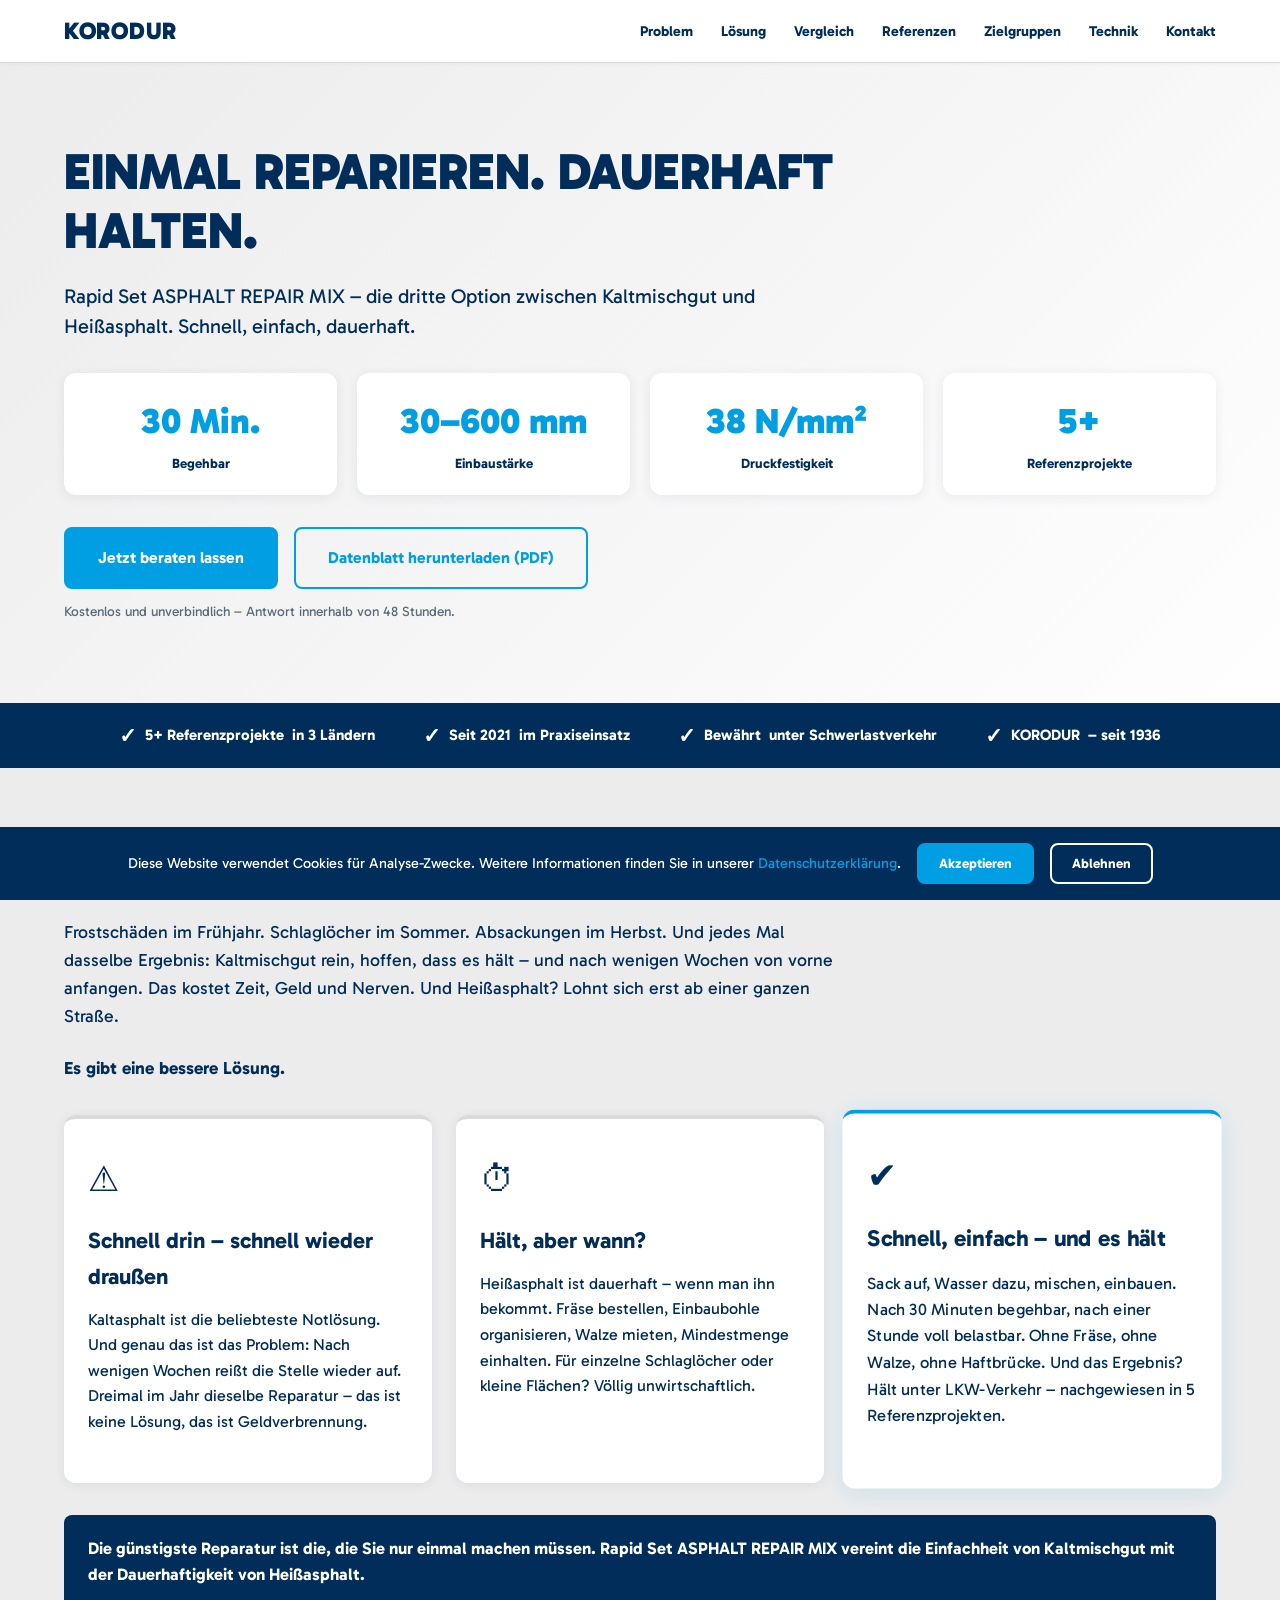
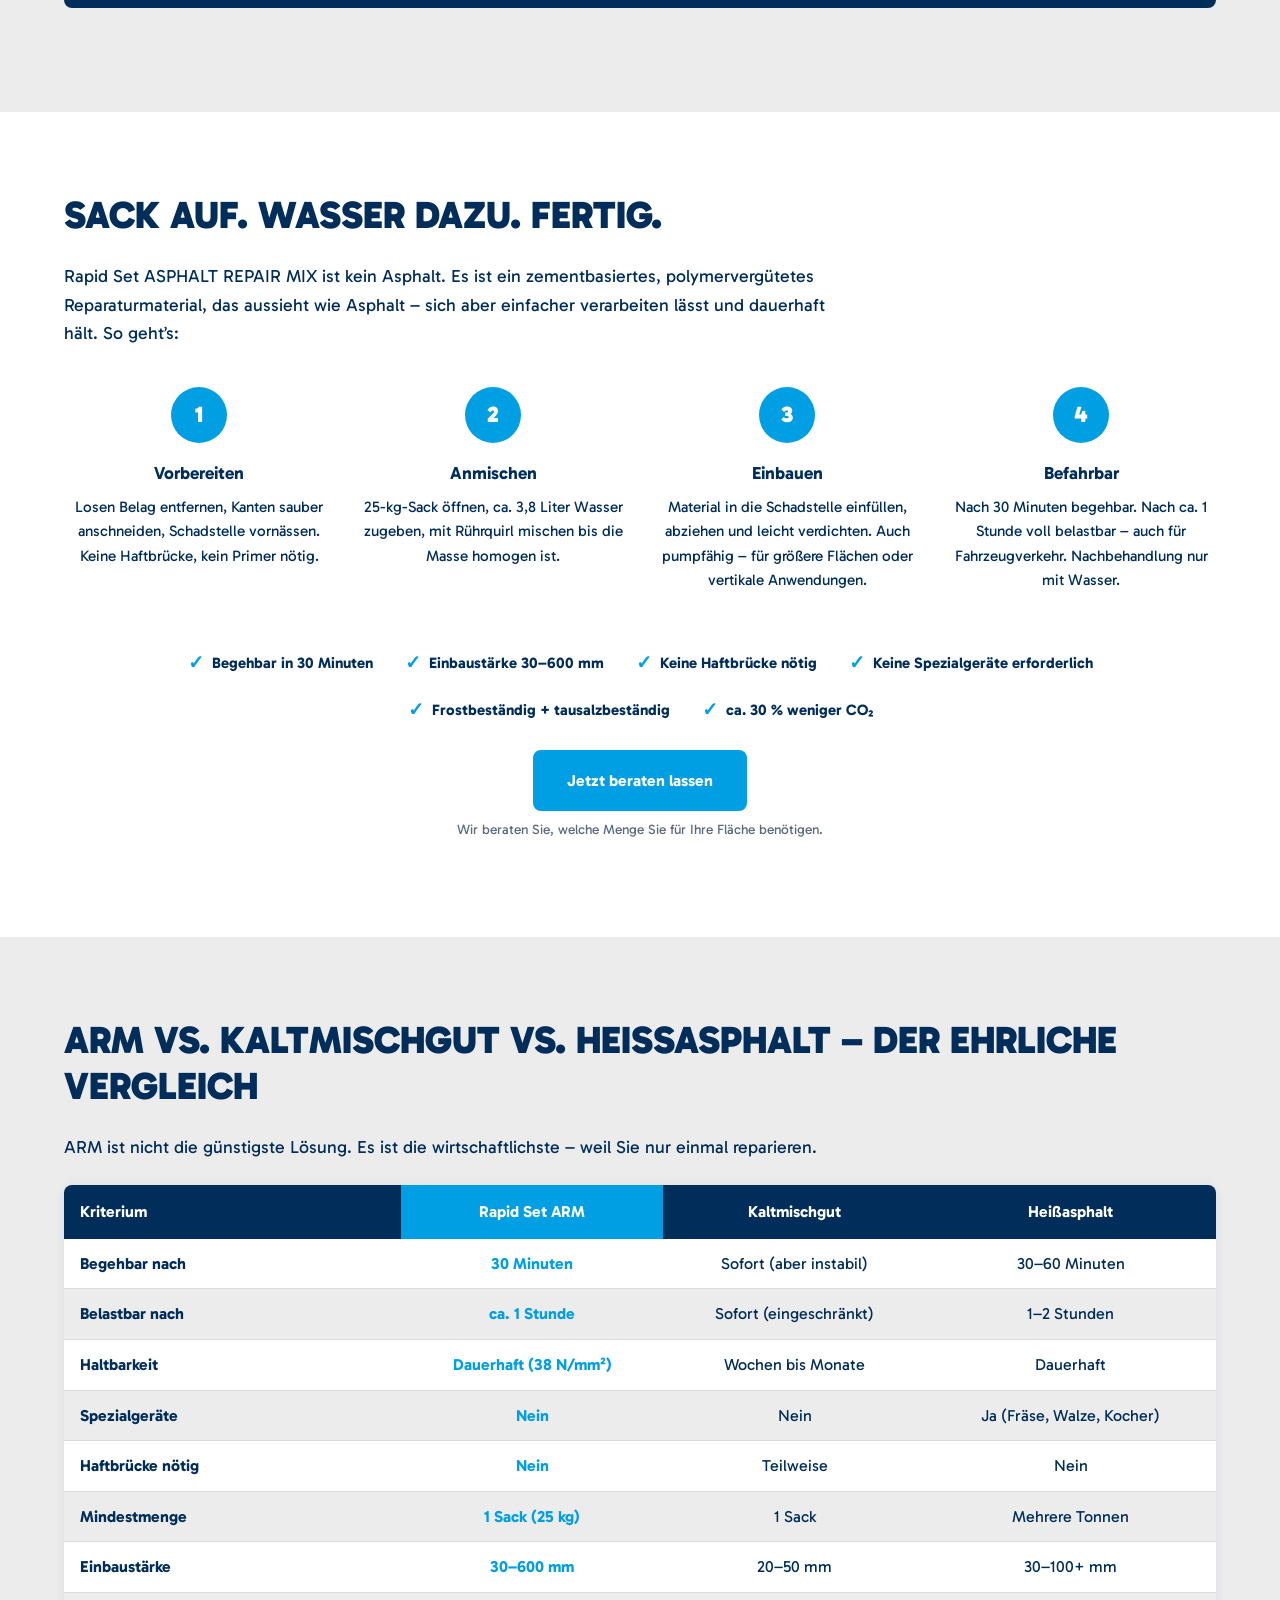
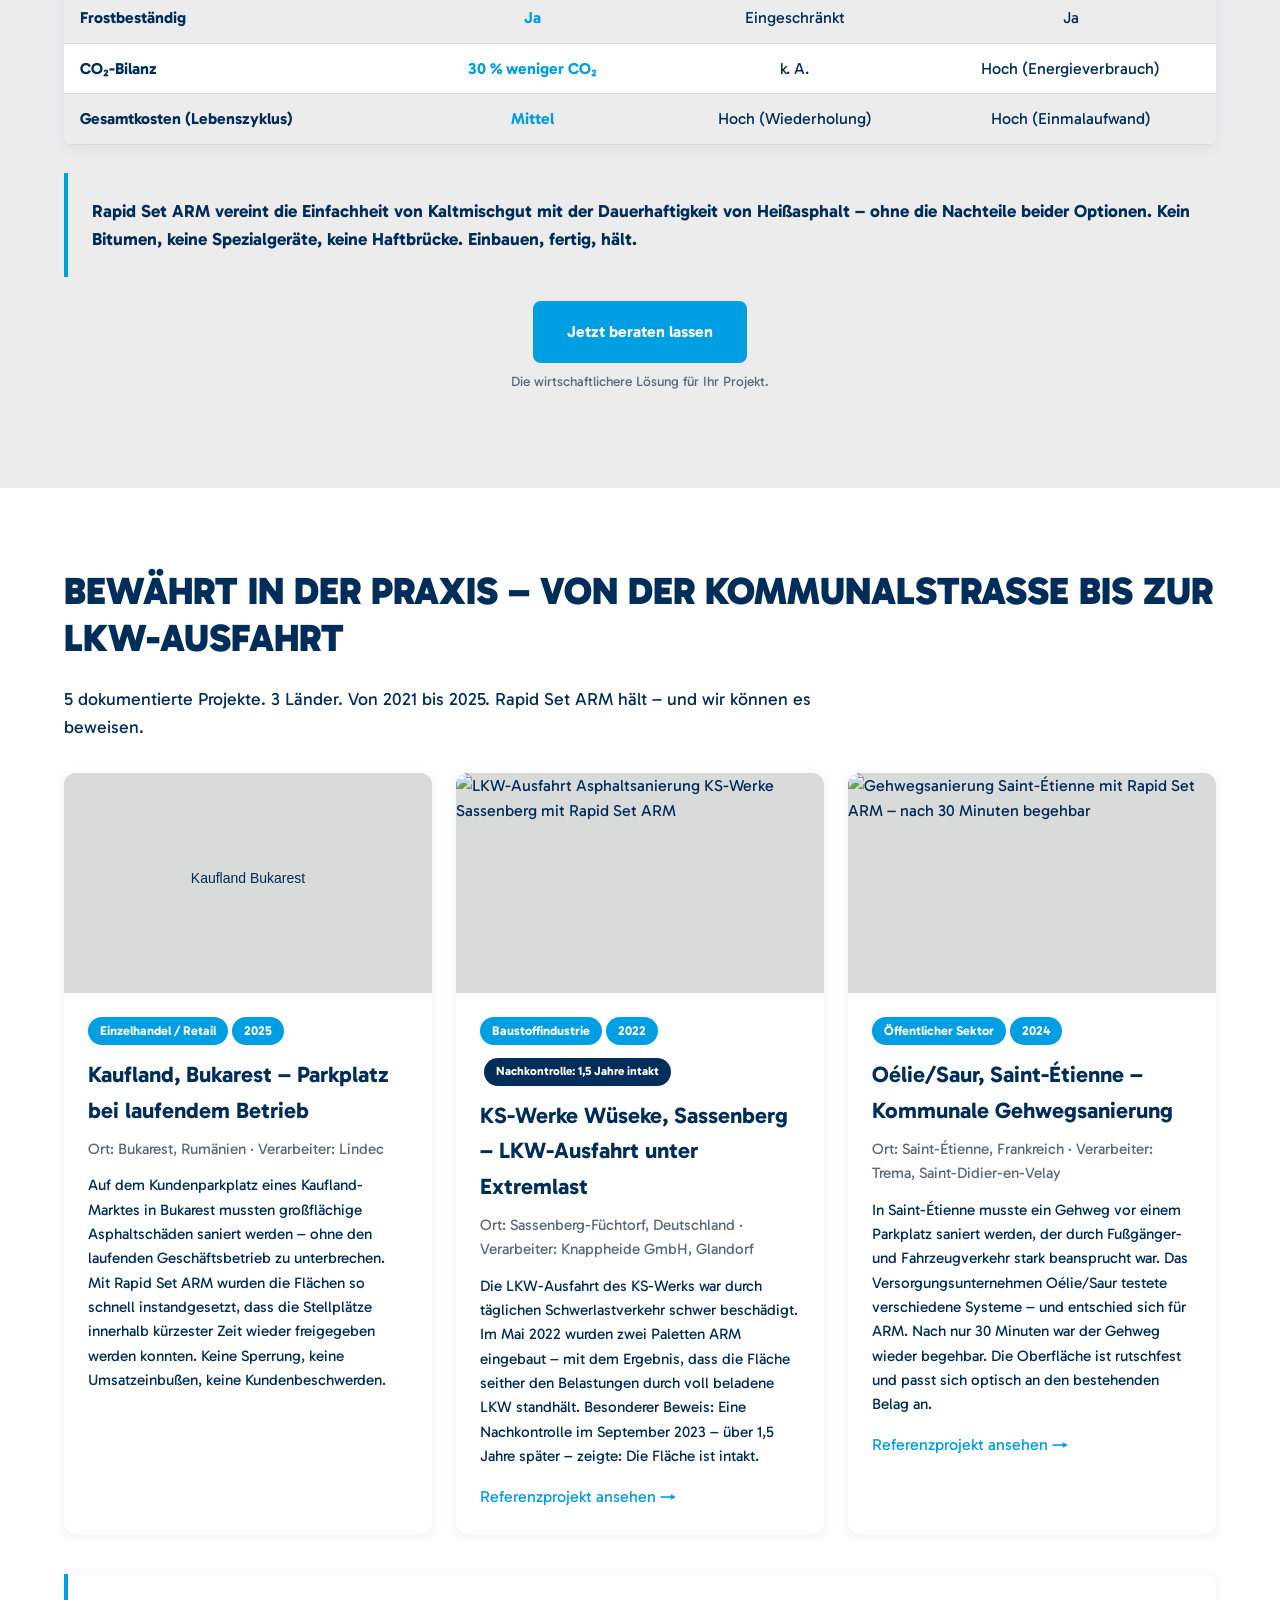
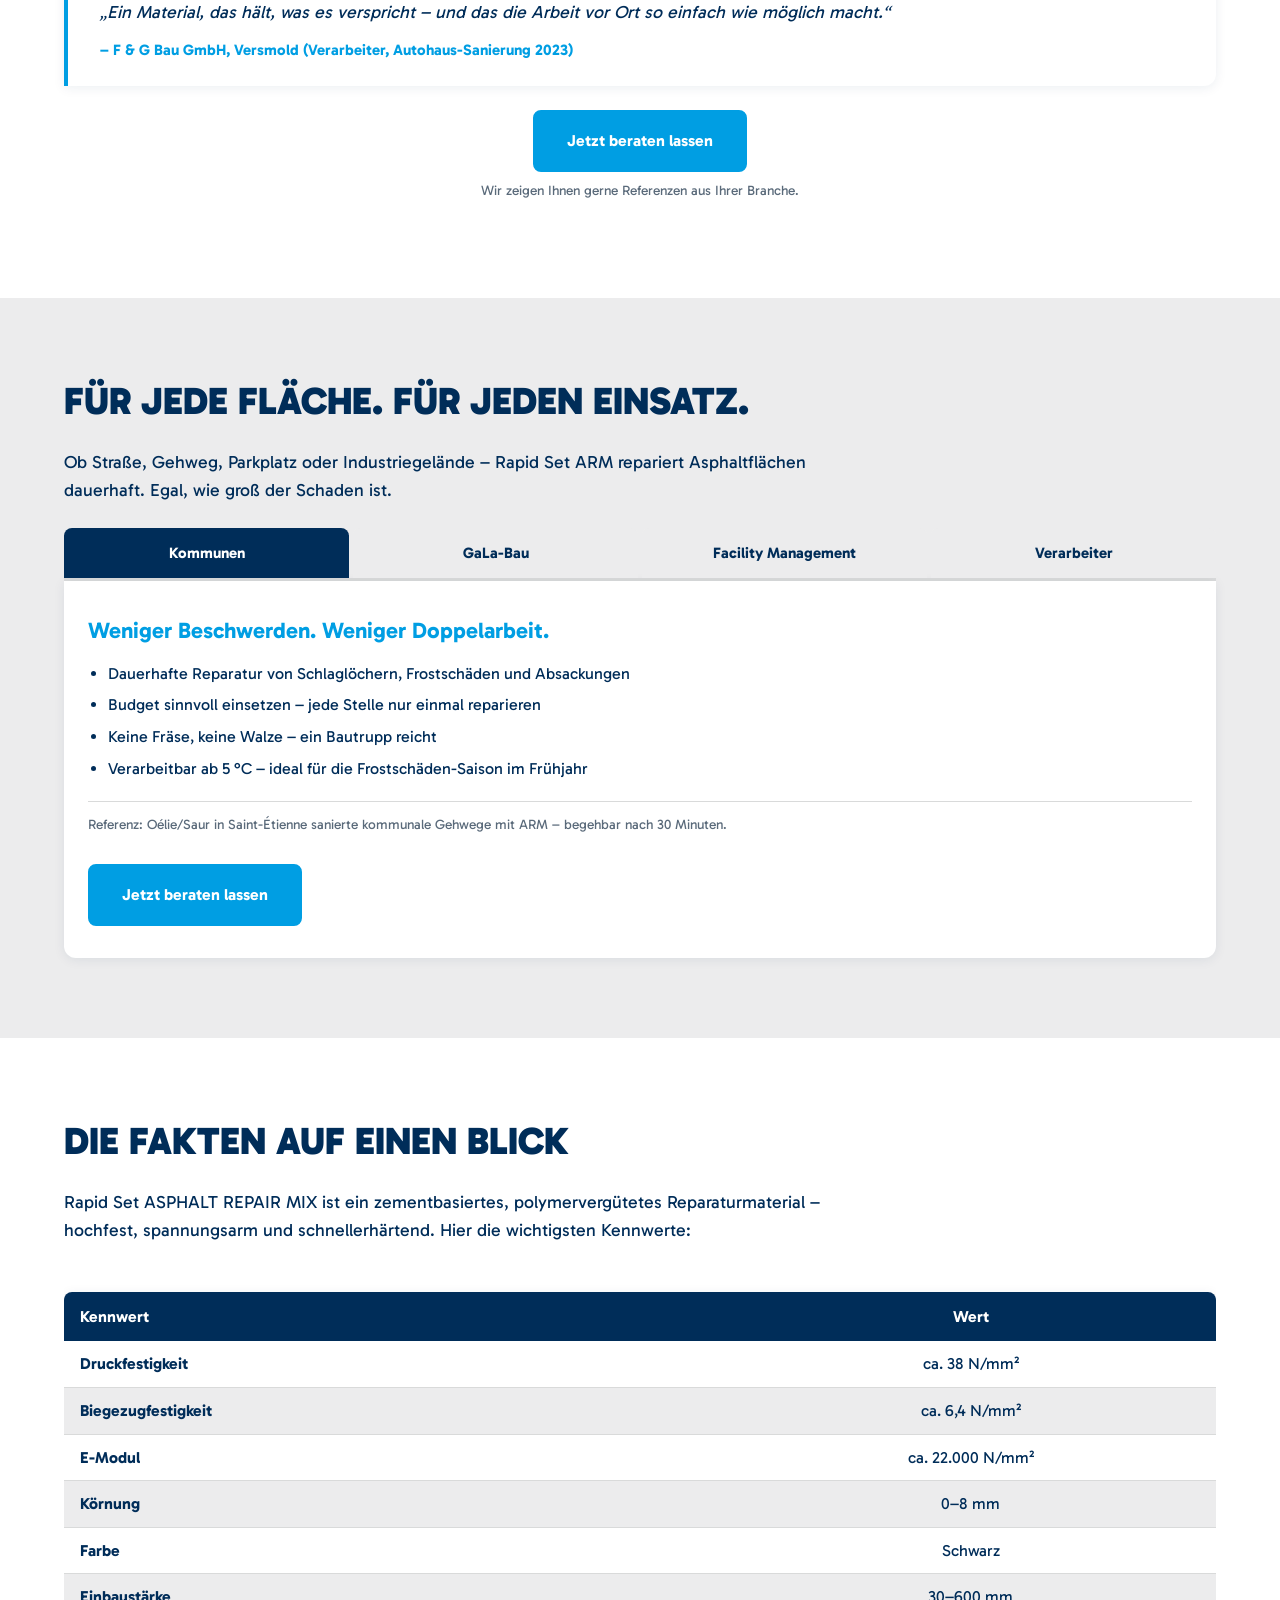
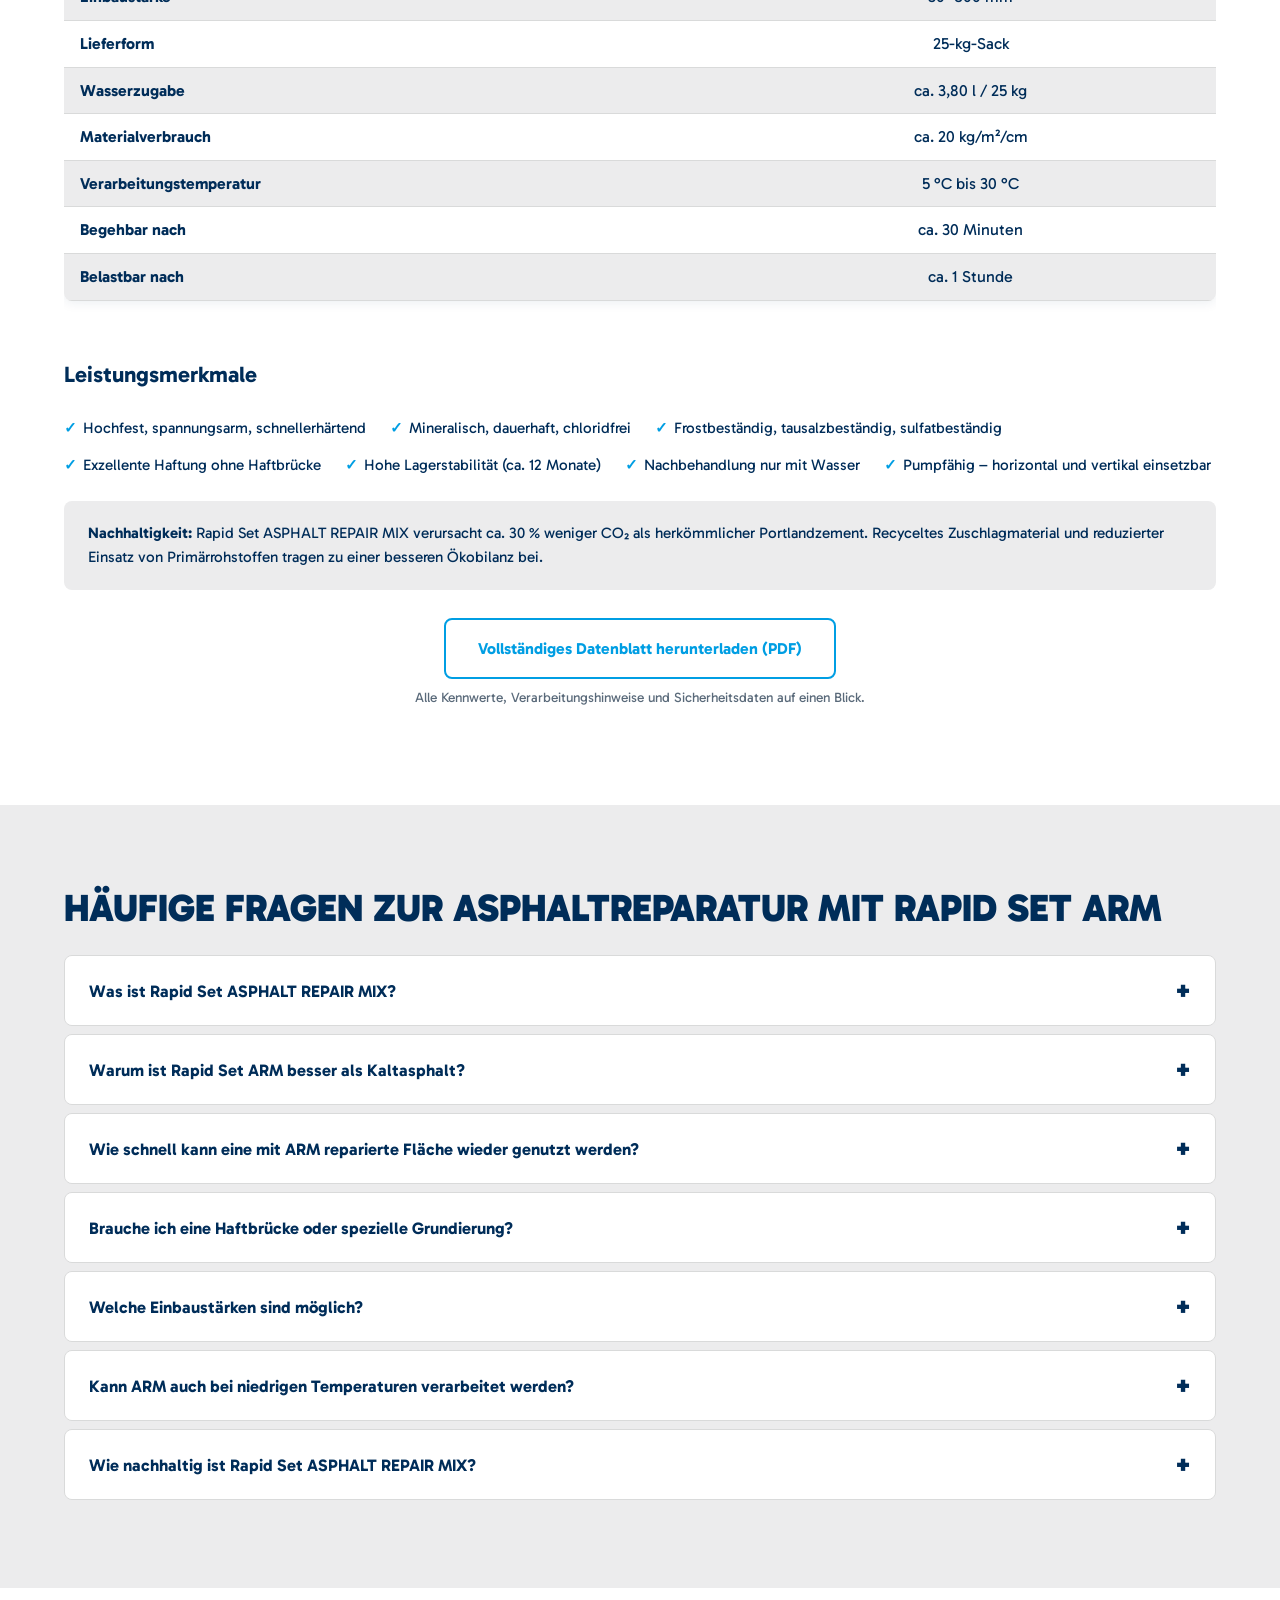
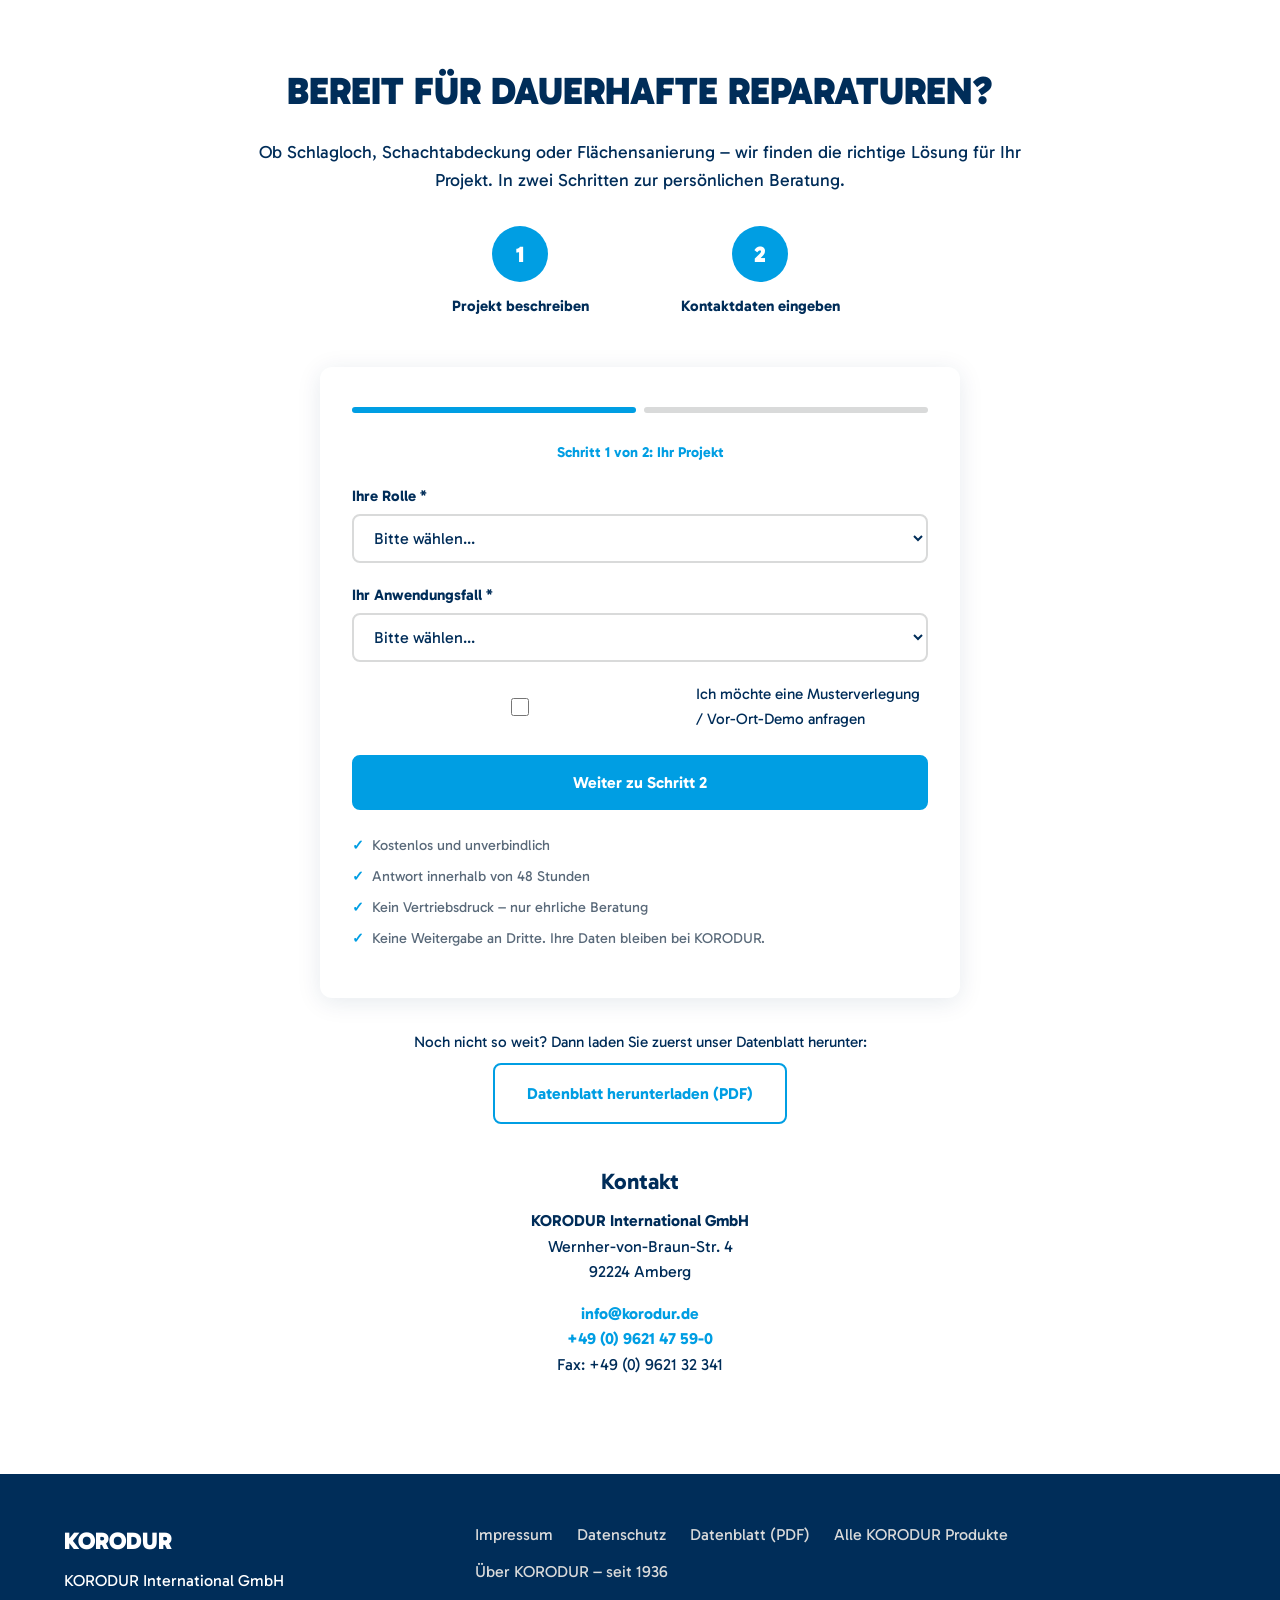
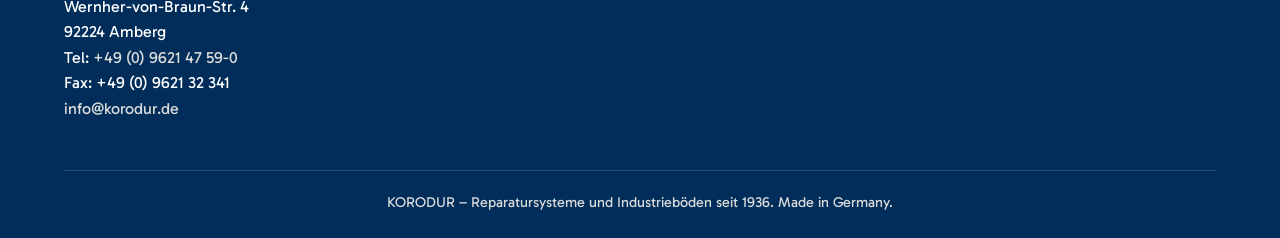
==== projekte/korodur-asphalt-repair-mix/landing-page/index.html @ ff7572c1 "Add KORODUR Asphalt Repair Mix landing page project (Phases 0-3) Second marketing team workflow test" ====
<!DOCTYPE html>
<html lang="de">
<head>
<meta charset="UTF-8">
<meta name="viewport" content="width=device-width, initial-scale=1.0">
<title>Asphaltreparatur dauerhaft in 30 Min. | Rapid Set ARM</title>
<meta name="description" content="Rapid Set ASPHALT REPAIR MIX: Dauerhafte Asphaltreparatur in 30 Min. begehbar. Kein Kaltasphalt, keine Fr&auml;se, keine Haftbr&uuml;cke. Jetzt Beratung anfragen.">
<meta name="robots" content="index, follow">
<link rel="canonical" href="https://www.korodur.de/asphaltreparatur-rapid-set/">
<meta property="og:title" content="Asphaltreparatur dauerhaft in 30 Min. | Rapid Set ARM">
<meta property="og:description" content="Dauerhafte Asphaltreparatur ohne Hei&szlig;asphalt und Spezialger&auml;te. Begehbar nach 30 Min., belastbar nach 1 Std. Jetzt Beratung anfragen.">
<meta property="og:type" content="product">
<meta property="og:url" content="https://www.korodur.de/asphaltreparatur-rapid-set/">
<meta property="og:locale" content="de_DE">
<meta property="og:site_name" content="KORODUR">
<meta name="twitter:card" content="summary_large_image">
<meta name="twitter:title" content="Asphaltreparatur dauerhaft in 30 Min. | Rapid Set ARM">
<meta name="twitter:description" content="Dauerhafte Asphaltreparatur ohne Hei&szlig;asphalt und Spezialger&auml;te. Begehbar nach 30 Min., belastbar nach 1 Std.">
<link rel="preconnect" href="https://fonts.googleapis.com">
<link rel="preconnect" href="https://fonts.gstatic.com" crossorigin>
<link rel="preload" as="style" href="https://fonts.googleapis.com/css2?family=Gabarito:wght@400;700;800;900&display=swap">
<link href="https://fonts.googleapis.com/css2?family=Gabarito:wght@400;700;800;900&display=swap" rel="stylesheet">

<!-- Schema: Product -->
<script type="application/ld+json">
{
  "@context": "https://schema.org",
  "@type": "Product",
  "name": "Rapid Set ASPHALT REPAIR MIX",
  "description": "Zementbasiertes, polymerverguetetes Reparaturmaterial fuer alle Asphaltflaechen. Dauerhafte Alternative zu Kaltmischgut und Heissasphalt - begehbar nach 30 Minuten, belastbar nach ca. 1 Stunde. Einbaustaerke 30-600 mm.",
  "brand": {
    "@type": "Brand",
    "name": "Rapid Set"
  },
  "manufacturer": {
    "@type": "Organization",
    "name": "KORODUR International GmbH",
    "url": "https://www.korodur.de"
  },
  "category": "Asphaltreparatur / Reparaturmoertel",
  "material": "Zementbasiert, polymerverguetet, mineralisch",
  "color": "schwarz",
  "additionalProperty": [
    {"@type": "PropertyValue", "name": "Druckfestigkeit", "value": "ca. 38 N/mm\u00b2"},
    {"@type": "PropertyValue", "name": "Biegezugfestigkeit", "value": "ca. 6,4 N/mm\u00b2"},
    {"@type": "PropertyValue", "name": "E-Modul", "value": "ca. 22.000 N/mm\u00b2"},
    {"@type": "PropertyValue", "name": "Koernung", "value": "0\u20138 mm"},
    {"@type": "PropertyValue", "name": "Einbaustaerke", "value": "30\u2013600 mm"},
    {"@type": "PropertyValue", "name": "Begehbar nach", "value": "ca. 30 Minuten"},
    {"@type": "PropertyValue", "name": "Voll belastbar nach", "value": "ca. 1 Stunde"},
    {"@type": "PropertyValue", "name": "Lieferform", "value": "25 kg Sack"},
    {"@type": "PropertyValue", "name": "Wasserzugabe", "value": "ca. 3,80 l pro 25 kg"},
    {"@type": "PropertyValue", "name": "Materialverbrauch", "value": "ca. 20 kg/m\u00b2/cm"},
    {"@type": "PropertyValue", "name": "Verarbeitungstemperatur", "value": "5 \u00b0C bis 30 \u00b0C"},
    {"@type": "PropertyValue", "name": "CO\u2082-Reduktion", "value": "ca. 30 % weniger CO\u2082 als herkoemmlicher Portlandzement"}
  ],
  "url": "https://www.korodur.de/asphaltreparatur-rapid-set/"
}
</script>

<!-- Schema: FAQPage -->
<script type="application/ld+json">
{
  "@context": "https://schema.org",
  "@type": "FAQPage",
  "mainEntity": [
    {
      "@type": "Question",
      "name": "Was ist Rapid Set ASPHALT REPAIR MIX?",
      "acceptedAnswer": {
        "@type": "Answer",
        "text": "Rapid Set ASPHALT REPAIR MIX (ARM) ist ein zementbasiertes, polymerverguetetes Reparaturmaterial fuer alle Asphaltflaechen. Es vereint die Geschwindigkeit von Kaltmischgut mit der Dauerhaftigkeit von Heissasphalt - begehbar nach 30 Minuten, voll belastbar nach ca. 1 Stunde. Einbaustaerke von 30 bis 600 mm."
      }
    },
    {
      "@type": "Question",
      "name": "Warum ist Rapid Set ARM besser als Kaltasphalt?",
      "acceptedAnswer": {
        "@type": "Answer",
        "text": "Kaltasphalt (Kaltmischgut) ist eine temporaere Loesung, die oft nach wenigen Wochen wieder aufreisst. Rapid Set ARM ist mineralisch und erreicht eine Druckfestigkeit von ca. 38 N/mm\u00b2. Es ist frostbestaendig, tausalzbestaendig und bietet eine dauerhafte Reparatur - ohne die typischen Nacharbeiten, die bei Kaltmischgut noetig werden."
      }
    },
    {
      "@type": "Question",
      "name": "Wie schnell kann eine mit ARM reparierte Fl\u00e4che wieder genutzt werden?",
      "acceptedAnswer": {
        "@type": "Answer",
        "text": "Rapid Set ARM ist bereits nach ca. 30 Minuten begehbar und nach ca. 1 Stunde voll belastbar - auch fuer Fahrzeugverkehr. Das ist deutlich schneller als Heissasphalt, der Abkuehlzeit und Maschinen benoetigt, und zuverlaessiger als Kaltmischgut."
      }
    },
    {
      "@type": "Question",
      "name": "Brauche ich eine Haftbr\u00fccke oder spezielle Grundierung?",
      "acceptedAnswer": {
        "@type": "Answer",
        "text": "Nein. Rapid Set ARM haftet exzellent ohne Haftbruecke oder Primer auf dem vorhandenen Untergrund. Die Schadstelle muss lediglich sauber, tragfaehig und vorgenaeesst sein. Das spart Zeit und Material auf der Baustelle."
      }
    },
    {
      "@type": "Question",
      "name": "Welche Schichtdicken kann ich mit ARM einbauen?",
      "acceptedAnswer": {
        "@type": "Answer",
        "text": "Rapid Set ARM kann in Schichtdicken von 30 bis 600 mm eingebaut werden. Das reicht von flachen Oberflaechenschaeden ueber tiefe Schlagloecher bis hin zur Reparatur von Schachtabdeckungen und Rinneneinlaeufen. Das Material ist auch pumpfaehig und kann horizontal sowie vertikal eingesetzt werden."
      }
    },
    {
      "@type": "Question",
      "name": "Kann ARM auch bei niedrigen Temperaturen verarbeitet werden?",
      "acceptedAnswer": {
        "@type": "Answer",
        "text": "Ja. Rapid Set ARM kann bei Temperaturen von 5 \u00b0C bis 30 \u00b0C verarbeitet werden. Das macht es besonders geeignet fuer Reparaturen im Fruehjahr nach der Frostperiode, wenn die meisten Schlagloecher und Frostschaeden auftreten."
      }
    },
    {
      "@type": "Question",
      "name": "Wie nachhaltig ist Rapid Set ASPHALT REPAIR MIX?",
      "acceptedAnswer": {
        "@type": "Answer",
        "text": "Rapid Set ARM verursacht ca. 30 % weniger CO\u2082 als herkoemmlicher Portlandzement. Zudem wird recyceltes Zuschlagmaterial eingesetzt und der Einsatz von Primaeerrohstoffen reduziert. Da ARM-Reparaturen dauerhaft halten, entfallen wiederholte Reparatureinsaetze mit entsprechendem Material- und Energieaufwand."
      }
    }
  ]
}
</script>

<!-- Schema: Organization -->
<script type="application/ld+json">
{
  "@context": "https://schema.org",
  "@type": "Organization",
  "name": "KORODUR International GmbH",
  "legalName": "KORODUR International GmbH",
  "url": "https://www.korodur.de",
  "description": "KORODUR International GmbH - Hersteller von Industrieboeden und Reparatursystemen fuer Asphalt und Beton. Rapid Set Technologie fuer schnelle, dauerhafte Instandsetzung.",
  "address": {
    "@type": "PostalAddress",
    "streetAddress": "Wernher-von-Braun-Str. 4",
    "postalCode": "92224",
    "addressLocality": "Amberg",
    "addressRegion": "Bayern",
    "addressCountry": "DE"
  },
  "contactPoint": {
    "@type": "ContactPoint",
    "contactType": "customer service",
    "telephone": "+49-9621-4759-0",
    "email": "info@korodur.de",
    "availableLanguage": ["German", "English", "French"]
  },
  "foundingDate": "1936",
  "sameAs": ["https://www.linkedin.com/company/korodur/"]
}
</script>

<style>
:root {
  --primary: #002d59;
  --secondary: #009ee3;
  --light-gray: #ececed;
  --mid-gray: #d9dada;
  --white: #ffffff;
  --cta: #009ee3;
  --text: #002d59;
  --font: "Gabarito", Arial, sans-serif;
  --max-w: 1200px;
  --section-pad-d: 80px;
  --section-pad-m: 48px;
  --radius: 8px;
  --card-radius: 12px;
  --shadow: 0 2px 12px rgba(0,45,89,.08);
}
*, *::before, *::after { box-sizing: border-box; margin: 0; padding: 0; }
html { scroll-behavior: smooth; -webkit-text-size-adjust: 100%; }
body { font-family: var(--font); color: var(--text); line-height: 1.6; background: var(--white); overflow-x: hidden; }
img { max-width: 100%; height: auto; display: block; }
a { color: var(--secondary); text-decoration: none; }
a:hover { text-decoration: underline; }
.container { max-width: var(--max-w); margin: 0 auto; padding: 0 24px; }
section { padding: var(--section-pad-d) 0; }
.bg-white { background: var(--white); }
.bg-gray { background: var(--light-gray); }
.bg-dark { background: var(--primary); color: var(--white); }
h1, h2, h3, h4 { font-family: var(--font); color: var(--text); }
h1 { font-weight: 900; font-size: clamp(2rem, 5vw, 3.2rem); text-transform: uppercase; line-height: 1.15; }
h2 { font-weight: 900; font-size: clamp(1.6rem, 3.5vw, 2.4rem); text-transform: uppercase; line-height: 1.2; margin-bottom: 24px; }
h3 { font-weight: 700; font-size: clamp(1.1rem, 2vw, 1.4rem); margin-bottom: 12px; }
.subline { font-weight: 800; text-transform: uppercase; letter-spacing: .02em; }
p { margin-bottom: 16px; }
.btn { display: inline-block; font-family: var(--font); font-weight: 700; font-size: 1rem; padding: 16px 32px; border-radius: var(--radius); cursor: pointer; border: 2px solid transparent; transition: background .2s, color .2s, border-color .2s, transform .1s; text-align: center; }
.btn:hover { text-decoration: none; transform: translateY(-1px); }
.btn-primary { background: var(--cta); color: var(--white); border-color: var(--cta); }
.btn-primary:hover { background: #007bb5; border-color: #007bb5; }
.btn-ghost { background: transparent; color: var(--cta); border-color: var(--cta); }
.btn-ghost:hover { background: var(--cta); color: var(--white); }
.micro-copy { font-size: .85rem; color: #5a6a7a; margin-top: 8px; }
.section-intro { font-size: 1.1rem; max-width: 780px; margin-bottom: 24px; }

/* ===== HEADER ===== */
header { background: var(--white); border-bottom: 1px solid var(--mid-gray); padding: 12px 0; position: sticky; top: 0; z-index: 800; box-shadow: 0 1px 4px rgba(0,0,0,.04); }
header .container { display: flex; align-items: center; justify-content: space-between; }
header nav a { color: var(--text); font-weight: 700; font-size: .9rem; margin-left: 24px; }
header nav a:hover { color: var(--secondary); }
.logo { font-family: var(--font); font-weight: 900; font-size: 1.5rem; color: var(--primary); letter-spacing: .03em; }
.mobile-menu-btn { display: none; background: none; border: none; font-size: 1.6rem; cursor: pointer; color: var(--text); padding: 4px; }

/* ===== HERO ===== */
#hero { padding: var(--section-pad-d) 0 0; background: linear-gradient(135deg, var(--light-gray) 0%, var(--white) 100%); }
.hero-content { max-width: 800px; }
.hero-sub { font-size: clamp(1rem, 2vw, 1.25rem); font-weight: 400; margin: 20px 0 32px; line-height: 1.5; }
.key-figures { display: grid; grid-template-columns: repeat(4, 1fr); gap: 20px; margin: 32px 0; }
.key-figure { text-align: center; padding: 20px 12px; background: var(--white); border-radius: var(--card-radius); box-shadow: var(--shadow); }
.key-figure .number { font-size: clamp(1.6rem, 3vw, 2.2rem); font-weight: 900; color: var(--secondary); display: block; }
.key-figure .label { font-size: .85rem; font-weight: 700; margin-top: 4px; display: block; }
.hero-ctas { display: flex; gap: 16px; flex-wrap: wrap; margin: 32px 0 12px; }

/* ===== MINI TRUST BAR (inside Hero) ===== */
.mini-trust { background: var(--primary); color: var(--white); padding: 16px 0; margin-top: var(--section-pad-d); }
.mini-trust .container { display: flex; justify-content: center; flex-wrap: wrap; gap: 24px 48px; }
.mini-trust-item { font-weight: 700; font-size: .95rem; display: flex; align-items: center; gap: 8px; white-space: nowrap; }
.mini-trust-item .icon { font-size: 1.3rem; }

/* ===== PROBLEM ===== */
.problem-cards { display: grid; grid-template-columns: repeat(3, 1fr); gap: 24px; margin: 32px 0; }
.problem-card { background: var(--white); border-radius: var(--card-radius); padding: 32px 24px; box-shadow: var(--shadow); border-top: 4px solid var(--mid-gray); transition: transform .2s, box-shadow .2s; }
.problem-card:last-child { border-top-color: var(--secondary); transform: scale(1.03); box-shadow: 0 4px 24px rgba(0,158,227,.15); }
.problem-card .card-icon { font-size: 2.2rem; margin-bottom: 16px; display: block; }
.problem-card h3 { color: var(--primary); }
.section-bridge { font-size: 1.05rem; font-weight: 700; margin: 32px 0 24px; padding: 20px 24px; background: var(--primary); color: var(--white); border-radius: var(--radius); }

/* ===== STEPS (So funktioniert's) ===== */
.steps-process { display: grid; grid-template-columns: repeat(4, 1fr); gap: 24px; margin: 40px 0; position: relative; }
.step-card { text-align: center; position: relative; }
.step-number { width: 56px; height: 56px; border-radius: 50%; background: var(--secondary); color: var(--white); font-size: 1.4rem; font-weight: 900; display: flex; align-items: center; justify-content: center; margin: 0 auto 16px; }
.step-card h3 { font-size: 1.1rem; margin-bottom: 8px; }
.step-card p { font-size: .95rem; }
.benefits-bar { display: flex; flex-wrap: wrap; gap: 16px 32px; margin: 40px 0 24px; justify-content: center; }
.benefit-item { display: flex; align-items: center; gap: 8px; font-weight: 700; font-size: .95rem; }
.benefit-item .b-icon { color: var(--secondary); font-size: 1.2rem; }

/* ===== COMPARISON TABLE ===== */
.comparison-table { width: 100%; border-collapse: collapse; margin: 24px 0; border-radius: var(--radius); overflow: hidden; box-shadow: var(--shadow); }
.comparison-table th { background: var(--primary); color: var(--white); padding: 14px 16px; text-align: center; font-weight: 700; }
.comparison-table th:first-child { text-align: left; }
.comparison-table th:nth-child(2) { background: var(--secondary); }
.comparison-table td { padding: 12px 16px; border-bottom: 1px solid var(--mid-gray); text-align: center; }
.comparison-table td:first-child { font-weight: 700; text-align: left; }
.comparison-table tr:nth-child(even) td { background: var(--light-gray); }
.comparison-table tr:nth-child(odd) td { background: var(--white); }
.comparison-table td:nth-child(2) { font-weight: 700; color: var(--secondary); }
.comparison-summary { font-size: 1.1rem; font-weight: 700; margin: 28px 0 24px; padding: 24px; background: var(--light-gray); border-left: 4px solid var(--secondary); border-radius: 0 var(--radius) var(--radius) 0; }

/* Mobile Cards for comparison */
.comparison-cards { display: none; }
.comp-card { background: var(--white); border-radius: var(--card-radius); box-shadow: var(--shadow); padding: 20px; margin-bottom: 16px; }
.comp-card .criteria { font-weight: 800; font-size: .9rem; text-transform: uppercase; color: #5a6a7a; margin-bottom: 12px; }
.comp-card .values { display: grid; grid-template-columns: 1fr 1fr 1fr; gap: 12px; }
.comp-card .val-label { font-size: .75rem; font-weight: 700; text-transform: uppercase; color: #5a6a7a; margin-bottom: 2px; }
.comp-card .val-arm { font-weight: 700; color: var(--secondary); font-size: 1.05rem; }
.comp-card .val-other { color: var(--text); font-size: .95rem; }

/* ===== REFERENCE PROJECTS ===== */
.ref-grid { display: grid; grid-template-columns: repeat(3, 1fr); gap: 24px; margin: 32px 0; }
.ref-card { background: var(--white); border-radius: var(--card-radius); box-shadow: var(--shadow); overflow: hidden; transition: transform .2s; }
.ref-card:hover { transform: translateY(-4px); }
.ref-card-img { width: 100%; height: 220px; object-fit: cover; background: var(--mid-gray); }
.ref-card-body { padding: 24px; }
.ref-card-badge { display: inline-block; font-size: .8rem; font-weight: 700; background: var(--secondary); color: var(--white); padding: 4px 12px; border-radius: 20px; margin-bottom: 12px; }
.ref-card-highlight { display: inline-block; font-size: .75rem; font-weight: 700; background: var(--primary); color: var(--white); padding: 4px 12px; border-radius: 20px; margin-bottom: 12px; margin-left: 4px; }
.ref-card-body h3 { margin-bottom: 8px; }
.ref-card-meta { font-size: .85rem; color: #5a6a7a; margin-bottom: 12px; }
.ref-card-body p { font-size: .95rem; }
blockquote.testimonial { border-left: 4px solid var(--secondary); padding: 24px 32px; margin: 40px 0 24px; background: var(--white); border-radius: 0 var(--card-radius) var(--card-radius) 0; box-shadow: var(--shadow); font-size: 1.1rem; font-style: italic; }
blockquote.testimonial cite { display: block; margin-top: 12px; font-style: normal; font-weight: 700; font-size: .95rem; color: var(--secondary); }

/* ===== TABS / ACCORDION (Zielgruppen) ===== */
.tabs-nav { display: flex; gap: 4px; margin-bottom: 0; border-bottom: 3px solid var(--mid-gray); }
.tab-btn { flex: 1; padding: 16px 12px; font-family: var(--font); font-weight: 700; font-size: .95rem; background: var(--light-gray); border: none; cursor: pointer; color: var(--text); border-radius: var(--radius) var(--radius) 0 0; transition: background .2s, color .2s; }
.tab-btn.active { background: var(--primary); color: var(--white); }
.tab-panel { display: none; padding: 32px 24px; background: var(--white); border-radius: 0 0 var(--card-radius) var(--card-radius); box-shadow: var(--shadow); }
.tab-panel.active { display: block; }
.tab-panel h3 { color: var(--secondary); margin-bottom: 8px; }
.tab-panel ul { margin: 12px 0 20px 20px; }
.tab-panel li { margin-bottom: 6px; }
.tab-panel .ref-hint { font-size: .85rem; color: #5a6a7a; margin-top: 16px; padding-top: 12px; border-top: 1px solid var(--mid-gray); }
.zielgruppen-tabs { display: block; }
.zielgruppen-accordion { display: none; }

/* Accordion (mobile) */
.accordion-item { border: 1px solid var(--mid-gray); border-radius: var(--radius); margin-bottom: 8px; overflow: hidden; }
.accordion-trigger { width: 100%; padding: 16px 20px; font-family: var(--font); font-weight: 700; font-size: 1rem; background: var(--light-gray); border: none; cursor: pointer; text-align: left; display: flex; justify-content: space-between; align-items: center; color: var(--text); transition: background .2s; }
.accordion-trigger.active { background: var(--primary); color: var(--white); }
.accordion-trigger::after { content: "+"; font-size: 1.4rem; font-weight: 900; transition: transform .3s; }
.accordion-trigger.active::after { content: "\2212"; }
.accordion-body { max-height: 0; overflow: hidden; transition: max-height .4s ease; padding: 0 20px; }
.accordion-body.open { padding: 20px; }
.accordion-body ul { margin: 8px 0 16px 20px; }
.accordion-body li { margin-bottom: 4px; }

/* ===== TECH DATA ===== */
.tech-table { width: 100%; border-collapse: collapse; margin: 24px 0; box-shadow: var(--shadow); border-radius: var(--radius); overflow: hidden; }
.tech-table th { background: var(--primary); color: var(--white); padding: 12px 16px; text-align: center; font-weight: 700; }
.tech-table th:first-child { text-align: left; }
.tech-table td { padding: 10px 16px; border-bottom: 1px solid var(--mid-gray); text-align: center; }
.tech-table td:first-child { font-weight: 700; text-align: left; }
.tech-table tr:nth-child(even) td { background: var(--light-gray); }
.tech-table tr:nth-child(odd) td { background: var(--white); }
.merkmale-list { display: flex; flex-wrap: wrap; gap: 12px 24px; margin: 24px 0; }
.merkmal-item { display: flex; align-items: center; gap: 6px; font-size: .95rem; }
.merkmal-item .m-icon { color: var(--secondary); font-weight: 900; }
.sustainability-box { background: var(--light-gray); padding: 20px 24px; border-radius: var(--radius); margin: 24px 0; font-size: .95rem; }

/* ===== FAQ ===== */
.faq-item { border: 1px solid var(--mid-gray); border-radius: var(--radius); margin-bottom: 8px; overflow: hidden; }
.faq-question { width: 100%; padding: 20px 24px; font-family: var(--font); font-weight: 700; font-size: 1.05rem; background: var(--white); border: none; cursor: pointer; text-align: left; display: flex; justify-content: space-between; align-items: center; color: var(--text); gap: 16px; transition: background .2s; }
.faq-question:hover { background: var(--light-gray); }
.faq-question.active { background: var(--primary); color: var(--white); }
.faq-question::after { content: "+"; font-size: 1.5rem; font-weight: 900; flex-shrink: 0; transition: transform .3s; }
.faq-question.active::after { content: "\2212"; }
.faq-answer { max-height: 0; overflow: hidden; transition: max-height .4s ease; }
.faq-answer-inner { padding: 20px 24px; line-height: 1.7; }

/* ===== CTA / FORM ===== */
.form-steps-visual { display: flex; justify-content: center; gap: 40px; margin: 32px 0; flex-wrap: wrap; }
.form-step-item { text-align: center; flex: 0 1 200px; }
.step-circle { width: 56px; height: 56px; border-radius: 50%; background: var(--secondary); color: var(--white); font-size: 1.4rem; font-weight: 900; display: flex; align-items: center; justify-content: center; margin: 0 auto 12px; }
.form-step-item p { font-weight: 700; font-size: .95rem; }
.form-wrapper { max-width: 640px; margin: 32px auto 0; background: var(--white); padding: 40px 32px; border-radius: var(--card-radius); box-shadow: 0 4px 24px rgba(0,45,89,.1); }
.progress-bar { display: flex; gap: 8px; margin-bottom: 28px; }
.progress-step { flex: 1; height: 6px; border-radius: 3px; background: var(--mid-gray); transition: background .3s; }
.progress-step.active { background: var(--secondary); }
.progress-label { text-align: center; font-weight: 700; font-size: .9rem; margin-bottom: 20px; color: var(--secondary); }
.form-step { display: none; }
.form-step.active { display: block; }
.form-group { margin-bottom: 20px; }
.form-group label { display: block; font-weight: 700; font-size: .95rem; margin-bottom: 6px; }
.form-group select, .form-group input, .form-group textarea { width: 100%; padding: 12px 16px; font-family: var(--font); font-size: 1rem; border: 2px solid var(--mid-gray); border-radius: var(--radius); transition: border-color .2s; background: var(--white); color: var(--text); }
.form-group select:focus, .form-group input:focus, .form-group textarea:focus { outline: none; border-color: var(--secondary); }
.form-group .error-msg { color: #d32f2f; font-size: .85rem; margin-top: 4px; display: none; }
.form-group.has-error .error-msg { display: block; }
.form-group.has-error input, .form-group.has-error select { border-color: #d32f2f; }
.form-nav { display: flex; gap: 12px; margin-top: 24px; }
.form-nav .btn { flex: 1; }
.details-toggle { font-weight: 700; color: var(--secondary); cursor: pointer; display: flex; align-items: center; gap: 6px; margin-bottom: 16px; background: none; border: none; font-family: var(--font); font-size: .95rem; }
.details-toggle::after { content: "+"; font-weight: 900; font-size: 1.2rem; }
.details-toggle.open::after { content: "\2212"; }
.extra-fields { max-height: 0; overflow: hidden; transition: max-height .4s ease; }
.form-trust-list { margin-top: 24px; }
.form-trust-list li { display: flex; align-items: center; gap: 8px; font-size: .9rem; color: #5a6a7a; margin-bottom: 8px; list-style: none; }
.form-trust-list .t-icon { color: var(--secondary); font-weight: 900; }
.form-success { display: none; text-align: center; padding: 40px 20px; }
.form-success h3 { color: var(--secondary); font-size: 1.4rem; margin-bottom: 12px; }
.form-consent { display: flex; align-items: flex-start; gap: 8px; margin-top: 16px; font-size: .85rem; }
.form-consent input[type="checkbox"] { margin-top: 4px; min-width: 18px; min-height: 18px; }
.contact-info { margin-top: 40px; text-align: center; }
.contact-info h3 { margin-bottom: 8px; }
.contact-info a { color: var(--secondary); font-weight: 700; }
.secondary-ctas { text-align: center; margin-top: 32px; }
.secondary-ctas p { font-size: .95rem; margin-bottom: 8px; }

/* ===== FOOTER ===== */
footer { background: var(--primary); color: var(--white); padding: 48px 0 24px; }
footer a { color: var(--mid-gray); }
footer a:hover { color: var(--white); }
.footer-grid { display: grid; grid-template-columns: 1fr 2fr; gap: 40px; margin-bottom: 32px; }
.footer-brand { font-weight: 900; font-size: 1.5rem; margin-bottom: 8px; }
.footer-links { display: flex; flex-wrap: wrap; gap: 12px 24px; }
.footer-bottom { border-top: 1px solid rgba(255,255,255,.15); padding-top: 20px; text-align: center; font-size: .9rem; color: var(--mid-gray); }

/* ===== STICKY CTA (Mobile) ===== */
.sticky-cta { position: fixed; bottom: 0; left: 0; right: 0; background: var(--white); box-shadow: 0 -2px 12px rgba(0,0,0,.12); padding: 10px 16px; z-index: 900; display: none; align-items: center; justify-content: center; gap: 12px; max-height: 60px; }
.sticky-cta .btn { flex: 1; max-width: 320px; padding: 12px 24px; font-size: .95rem; }
.sticky-cta .btn-pdf-small { flex: 0 0 auto; padding: 12px 16px; font-size: .85rem; }

/* ===== COOKIE ===== */
.cookie-banner { position: fixed; bottom: 0; left: 0; right: 0; background: var(--primary); color: var(--white); padding: 16px 24px; z-index: 1000; display: none; align-items: center; justify-content: center; gap: 16px; flex-wrap: wrap; font-size: .9rem; }
.cookie-banner.visible { display: flex; }
.cookie-banner .btn { padding: 10px 20px; font-size: .85rem; }
.cookie-btn-reject { background: transparent; color: var(--white); border-color: var(--white); }
.cookie-btn-reject:hover { background: rgba(255,255,255,.15); }

/* ===== RESPONSIVE ===== */
@media (max-width: 1024px) {
  .ref-grid { grid-template-columns: 1fr 1fr; }
  .steps-process { grid-template-columns: 1fr 1fr; }
}
@media (max-width: 768px) {
  section { padding: var(--section-pad-m) 0; }
  #hero { padding: var(--section-pad-m) 0 0; }
  .key-figures { grid-template-columns: 1fr 1fr; }
  .problem-cards { grid-template-columns: 1fr; }
  .problem-card:last-child { transform: none; }
  .ref-grid { grid-template-columns: 1fr; }
  .steps-process { grid-template-columns: 1fr; gap: 32px; }
  .footer-grid { grid-template-columns: 1fr; }
  .zielgruppen-tabs { display: none; }
  .zielgruppen-accordion { display: block; }
  .comparison-table { display: none; }
  .comparison-cards { display: block; }
  .hero-ctas .btn { width: 100%; }
  .form-wrapper { padding: 28px 20px; }
  header nav { display: none; position: absolute; top: 100%; left: 0; right: 0; background: var(--white); padding: 16px 24px; box-shadow: 0 4px 12px rgba(0,0,0,.1); flex-direction: column; }
  header nav.open { display: flex; }
  header nav a { margin: 8px 0; font-size: 1rem; }
  .mobile-menu-btn { display: block; }
  .mini-trust .container { gap: 16px 24px; }
  .mini-trust-item { font-size: .85rem; }
  .mini-trust { margin-top: var(--section-pad-m); }
  .benefits-bar { gap: 12px 20px; }
  .form-steps-visual { gap: 20px; }
  .secondary-ctas .btn { width: 100%; margin-bottom: 8px; }
}
@media (max-width: 480px) {
  .key-figures { grid-template-columns: 1fr 1fr; gap: 12px; }
  .form-steps-visual { flex-direction: column; align-items: center; }
  .benefits-bar { flex-direction: column; align-items: flex-start; }
}
@media (min-width: 769px) {
  .sticky-cta-visible .sticky-cta { display: flex; }
}
</style>
</head>
<body>

<!-- ==================== HEADER ==================== -->
<header>
<div class="container">
<a href="#" class="logo">KORODUR</a>
<button class="mobile-menu-btn" aria-label="Hauptmen&uuml; &ouml;ffnen">&#9776;</button>
<nav aria-label="Hauptnavigation">
<a href="#problem">Problem</a>
<a href="#loesung">L&ouml;sung</a>
<a href="#vergleich">Vergleich</a>
<a href="#referenzen">Referenzen</a>
<a href="#zielgruppen">Zielgruppen</a>
<a href="#technik">Technik</a>
<a href="#kontakt">Kontakt</a>
</nav>
</div>
</header>

<!-- ==================== HERO ==================== -->
<section id="hero" class="bg-white">
<div class="container">
<div class="hero-content">
<h1>Einmal reparieren. Dauerhaft halten.</h1>
<p class="hero-sub">Rapid Set ASPHALT REPAIR MIX &ndash; die dritte Option zwischen Kaltmischgut und Hei&szlig;asphalt. Schnell, einfach, dauerhaft.</p>
</div>
<div class="key-figures">
<div class="key-figure"><span class="number">30 Min.</span><span class="label">Begehbar</span></div>
<div class="key-figure"><span class="number">30&ndash;600 mm</span><span class="label">Einbaust&auml;rke</span></div>
<div class="key-figure"><span class="number">38 N/mm&sup2;</span><span class="label">Druckfestigkeit</span></div>
<div class="key-figure"><span class="number">5+</span><span class="label">Referenzprojekte</span></div>
</div>
<div class="hero-ctas">
<a href="#kontakt" class="btn btn-primary">Jetzt beraten lassen</a>
<a href="https://www.korodur.de/wp-content/uploads/Asphalt-Repair-Mix_de.pdf" class="btn btn-ghost" target="_blank" rel="noopener">Datenblatt herunterladen (PDF)</a>
</div>
<p class="micro-copy">Kostenlos und unverbindlich &ndash; Antwort innerhalb von 48&nbsp;Stunden.</p>
</div>

<!-- Mini Trust Bar INSIDE Hero (CRO Quick Win #1) -->
<div class="mini-trust">
<div class="container">
<span class="mini-trust-item"><span class="icon">&#10003;</span> <strong>5+ Referenzprojekte</strong> in 3 L&auml;ndern</span>
<span class="mini-trust-item"><span class="icon">&#10003;</span> <strong>Seit 2021</strong> im Praxiseinsatz</span>
<span class="mini-trust-item"><span class="icon">&#10003;</span> <strong>Bew&auml;hrt</strong> unter Schwerlastverkehr</span>
<span class="mini-trust-item"><span class="icon">&#10003;</span> <strong>KORODUR</strong> &ndash; seit 1936</span>
</div>
</div>
</section>

<!-- ==================== PROBLEM ==================== -->
<section id="problem" class="bg-gray">
<div class="container">
<h2>Jedes Jahr dieselbe Stelle flicken? Das muss nicht sein.</h2>
<p class="section-intro">Frostsch&auml;den im Fr&uuml;hjahr. Schlagl&ouml;cher im Sommer. Absackungen im Herbst. Und jedes Mal dasselbe Ergebnis: Kaltmischgut rein, hoffen, dass es h&auml;lt &ndash; und nach wenigen Wochen von vorne anfangen. Das kostet Zeit, Geld und Nerven. Und Hei&szlig;asphalt? Lohnt sich erst ab einer ganzen Stra&szlig;e.</p>
<p class="section-intro" style="font-weight:700;">Es gibt eine bessere L&ouml;sung.</p>

<div class="problem-cards">
<div class="problem-card">
<span class="card-icon">&#9888;</span>
<h3>Schnell drin &ndash; schnell wieder drau&szlig;en</h3>
<p>Kaltasphalt ist die beliebteste Notl&ouml;sung. Und genau das ist das Problem: Nach wenigen Wochen rei&szlig;t die Stelle wieder auf. Dreimal im Jahr dieselbe Reparatur &ndash; das ist keine L&ouml;sung, das ist Geldverbrennung.</p>
</div>
<div class="problem-card">
<span class="card-icon">&#9201;</span>
<h3>H&auml;lt, aber wann?</h3>
<p>Hei&szlig;asphalt ist dauerhaft &ndash; wenn man ihn bekommt. Fr&auml;se bestellen, Einbaubohle organisieren, Walze mieten, Mindestmenge einhalten. F&uuml;r einzelne Schlagl&ouml;cher oder kleine Fl&auml;chen? V&ouml;llig unwirtschaftlich.</p>
</div>
<div class="problem-card">
<span class="card-icon">&#10004;</span>
<h3>Schnell, einfach &ndash; und es h&auml;lt</h3>
<p>Sack auf, Wasser dazu, mischen, einbauen. Nach 30 Minuten begehbar, nach einer Stunde voll belastbar. Ohne Fr&auml;se, ohne Walze, ohne Haftbr&uuml;cke. Und das Ergebnis? H&auml;lt unter LKW-Verkehr &ndash; nachgewiesen in 5 Referenzprojekten.</p>
</div>
</div>

<div class="section-bridge">Die g&uuml;nstigste Reparatur ist die, die Sie nur einmal machen m&uuml;ssen. Rapid Set ASPHALT REPAIR MIX vereint die Einfachheit von Kaltmischgut mit der Dauerhaftigkeit von Hei&szlig;asphalt.</div>
</div>
</section>

<!-- ==================== L&Ouml;SUNG / SO FUNKTIONIERT'S ==================== -->
<section id="loesung" class="bg-white">
<div class="container">
<h2>Sack auf. Wasser dazu. Fertig.</h2>
<p class="section-intro">Rapid Set ASPHALT REPAIR MIX ist kein Asphalt. Es ist ein zementbasiertes, polymerverg&uuml;tetes Reparaturmaterial, das aussieht wie Asphalt &ndash; sich aber einfacher verarbeiten l&auml;sst und dauerhaft h&auml;lt. So geht&rsquo;s:</p>

<div class="steps-process">
<div class="step-card">
<div class="step-number">1</div>
<h3>Vorbereiten</h3>
<p>Losen Belag entfernen, Kanten sauber anschneiden, Schadstelle vorn&auml;ssen. Keine Haftbr&uuml;cke, kein Primer n&ouml;tig.</p>
</div>
<div class="step-card">
<div class="step-number">2</div>
<h3>Anmischen</h3>
<p>25-kg-Sack &ouml;ffnen, ca. 3,8 Liter Wasser zugeben, mit R&uuml;hrquirl mischen bis die Masse homogen ist.</p>
</div>
<div class="step-card">
<div class="step-number">3</div>
<h3>Einbauen</h3>
<p>Material in die Schadstelle einf&uuml;llen, abziehen und leicht verdichten. Auch pumpf&auml;hig &ndash; f&uuml;r gr&ouml;&szlig;ere Fl&auml;chen oder vertikale Anwendungen.</p>
</div>
<div class="step-card">
<div class="step-number">4</div>
<h3>Befahrbar</h3>
<p>Nach 30 Minuten begehbar. Nach ca. 1 Stunde voll belastbar &ndash; auch f&uuml;r Fahrzeugverkehr. Nachbehandlung nur mit Wasser.</p>
</div>
</div>

<div class="benefits-bar">
<span class="benefit-item"><span class="b-icon">&#10003;</span> Begehbar in 30 Minuten</span>
<span class="benefit-item"><span class="b-icon">&#10003;</span> Einbaust&auml;rke 30&ndash;600 mm</span>
<span class="benefit-item"><span class="b-icon">&#10003;</span> Keine Haftbr&uuml;cke n&ouml;tig</span>
<span class="benefit-item"><span class="b-icon">&#10003;</span> Keine Spezialger&auml;te erforderlich</span>
<span class="benefit-item"><span class="b-icon">&#10003;</span> Frostbest&auml;ndig + tausalzbest&auml;ndig</span>
<span class="benefit-item"><span class="b-icon">&#10003;</span> ca. 30 % weniger CO&#8322;</span>
</div>

<div style="text-align:center;">
<a href="#kontakt" class="btn btn-primary">Jetzt beraten lassen</a>
<p class="micro-copy">Wir beraten Sie, welche Menge Sie f&uuml;r Ihre Fl&auml;che ben&ouml;tigen.</p>
</div>
</div>
</section>

<!-- ==================== DREIFACH-VERGLEICH ==================== -->
<section id="vergleich" class="bg-gray">
<div class="container">
<h2>ARM vs. Kaltmischgut vs. Hei&szlig;asphalt &ndash; der ehrliche Vergleich</h2>
<p class="section-intro">ARM ist nicht die g&uuml;nstigste L&ouml;sung. Es ist die wirtschaftlichste &ndash; weil Sie nur einmal reparieren.</p>

<!-- Desktop Table -->
<table class="comparison-table" aria-label="Vergleich Rapid Set ARM, Kaltmischgut und Hei&szlig;asphalt">
<thead>
<tr><th>Kriterium</th><th>Rapid Set ARM</th><th>Kaltmischgut</th><th>Hei&szlig;asphalt</th></tr>
</thead>
<tbody>
<tr><td>Begehbar nach</td><td>30 Minuten</td><td>Sofort (aber instabil)</td><td>30&ndash;60 Minuten</td></tr>
<tr><td>Belastbar nach</td><td>ca. 1 Stunde</td><td>Sofort (eingeschr&auml;nkt)</td><td>1&ndash;2 Stunden</td></tr>
<tr><td>Haltbarkeit</td><td>Dauerhaft (38 N/mm&sup2;)</td><td>Wochen bis Monate</td><td>Dauerhaft</td></tr>
<tr><td>Spezialger&auml;te</td><td>Nein</td><td>Nein</td><td>Ja (Fr&auml;se, Walze, Kocher)</td></tr>
<tr><td>Haftbr&uuml;cke n&ouml;tig</td><td>Nein</td><td>Teilweise</td><td>Nein</td></tr>
<tr><td>Mindestmenge</td><td>1 Sack (25 kg)</td><td>1 Sack</td><td>Mehrere Tonnen</td></tr>
<tr><td>Einbaust&auml;rke</td><td>30&ndash;600 mm</td><td>20&ndash;50 mm</td><td>30&ndash;100+ mm</td></tr>
<tr><td>Frostbest&auml;ndig</td><td>Ja</td><td>Eingeschr&auml;nkt</td><td>Ja</td></tr>
<tr><td>CO&#8322;-Bilanz</td><td>30 % weniger CO&#8322;</td><td>k. A.</td><td>Hoch (Energieverbrauch)</td></tr>
<tr><td>Gesamtkosten (Lebenszyklus)</td><td>Mittel</td><td>Hoch (Wiederholung)</td><td>Hoch (Einmalaufwand)</td></tr>
</tbody>
</table>

<!-- Mobile Cards -->
<div class="comparison-cards">
<div class="comp-card"><div class="criteria">Begehbar nach</div><div class="values"><div><div class="val-label">Rapid Set ARM</div><div class="val-arm">30 Minuten</div></div><div><div class="val-label">Kaltmischgut</div><div class="val-other">Sofort (instabil)</div></div><div><div class="val-label">Hei&szlig;asphalt</div><div class="val-other">30&ndash;60 Min.</div></div></div></div>
<div class="comp-card"><div class="criteria">Belastbar nach</div><div class="values"><div><div class="val-label">Rapid Set ARM</div><div class="val-arm">ca. 1 Stunde</div></div><div><div class="val-label">Kaltmischgut</div><div class="val-other">Sofort (eingeschr.)</div></div><div><div class="val-label">Hei&szlig;asphalt</div><div class="val-other">1&ndash;2 Stunden</div></div></div></div>
<div class="comp-card"><div class="criteria">Haltbarkeit</div><div class="values"><div><div class="val-label">Rapid Set ARM</div><div class="val-arm">Dauerhaft (38 N/mm&sup2;)</div></div><div><div class="val-label">Kaltmischgut</div><div class="val-other">Wochen bis Monate</div></div><div><div class="val-label">Hei&szlig;asphalt</div><div class="val-other">Dauerhaft</div></div></div></div>
<div class="comp-card"><div class="criteria">Spezialger&auml;te</div><div class="values"><div><div class="val-label">Rapid Set ARM</div><div class="val-arm">Nein</div></div><div><div class="val-label">Kaltmischgut</div><div class="val-other">Nein</div></div><div><div class="val-label">Hei&szlig;asphalt</div><div class="val-other">Ja</div></div></div></div>
<div class="comp-card"><div class="criteria">Haftbr&uuml;cke n&ouml;tig</div><div class="values"><div><div class="val-label">Rapid Set ARM</div><div class="val-arm">Nein</div></div><div><div class="val-label">Kaltmischgut</div><div class="val-other">Teilweise</div></div><div><div class="val-label">Hei&szlig;asphalt</div><div class="val-other">Nein</div></div></div></div>
<div class="comp-card"><div class="criteria">Mindestmenge</div><div class="values"><div><div class="val-label">Rapid Set ARM</div><div class="val-arm">1 Sack (25 kg)</div></div><div><div class="val-label">Kaltmischgut</div><div class="val-other">1 Sack</div></div><div><div class="val-label">Hei&szlig;asphalt</div><div class="val-other">Mehrere Tonnen</div></div></div></div>
<div class="comp-card"><div class="criteria">Einbaust&auml;rke</div><div class="values"><div><div class="val-label">Rapid Set ARM</div><div class="val-arm">30&ndash;600 mm</div></div><div><div class="val-label">Kaltmischgut</div><div class="val-other">20&ndash;50 mm</div></div><div><div class="val-label">Hei&szlig;asphalt</div><div class="val-other">30&ndash;100+ mm</div></div></div></div>
<div class="comp-card"><div class="criteria">Frostbest&auml;ndig</div><div class="values"><div><div class="val-label">Rapid Set ARM</div><div class="val-arm">Ja</div></div><div><div class="val-label">Kaltmischgut</div><div class="val-other">Eingeschr&auml;nkt</div></div><div><div class="val-label">Hei&szlig;asphalt</div><div class="val-other">Ja</div></div></div></div>
<div class="comp-card"><div class="criteria">CO&#8322;-Bilanz</div><div class="values"><div><div class="val-label">Rapid Set ARM</div><div class="val-arm">30 % weniger</div></div><div><div class="val-label">Kaltmischgut</div><div class="val-other">k. A.</div></div><div><div class="val-label">Hei&szlig;asphalt</div><div class="val-other">Hoch</div></div></div></div>
<div class="comp-card"><div class="criteria">Gesamtkosten (Lebenszyklus)</div><div class="values"><div><div class="val-label">Rapid Set ARM</div><div class="val-arm">Mittel</div></div><div><div class="val-label">Kaltmischgut</div><div class="val-other">Hoch (Wiederholung)</div></div><div><div class="val-label">Hei&szlig;asphalt</div><div class="val-other">Hoch (Einmal)</div></div></div></div>
</div>

<div class="comparison-summary">Rapid Set ARM vereint die Einfachheit von Kaltmischgut mit der Dauerhaftigkeit von Hei&szlig;asphalt &ndash; ohne die Nachteile beider Optionen. Kein Bitumen, keine Spezialger&auml;te, keine Haftbr&uuml;cke. Einbauen, fertig, h&auml;lt.</div>

<!-- CTA after comparison (CRO Quick Win #2) -->
<div style="text-align:center;">
<a href="#kontakt" class="btn btn-primary">Jetzt beraten lassen</a>
<p class="micro-copy">Die wirtschaftlichere L&ouml;sung f&uuml;r Ihr Projekt.</p>
</div>
</div>
</section>

<!-- ==================== REFERENZPROJEKTE ==================== -->
<section id="referenzen" class="bg-white">
<div class="container">
<h2>Bew&auml;hrt in der Praxis &ndash; von der Kommunalstra&szlig;e bis zur LKW-Ausfahrt</h2>
<p class="section-intro">5 dokumentierte Projekte. 3 L&auml;nder. Von 2021 bis 2025. Rapid Set ARM h&auml;lt &ndash; und wir k&ouml;nnen es beweisen.</p>

<div class="ref-grid">
<!-- Referenz 1: Kaufland -->
<div class="ref-card">
<img src="data:image/svg+xml,%3Csvg xmlns='http://www.w3.org/2000/svg' viewBox='0 0 400 220'%3E%3Crect fill='%23d9dada' width='400' height='220'/%3E%3Ctext x='200' y='110' text-anchor='middle' fill='%23002d59' font-family='Arial' font-size='14'%3EKaufland Bukarest%3C/text%3E%3C/svg%3E" alt="Parkplatzsanierung Kaufland Bukarest mit Rapid Set ASPHALT REPAIR MIX bei laufendem Betrieb" class="ref-card-img" width="400" height="220" loading="lazy">
<div class="ref-card-body">
<span class="ref-card-badge">Einzelhandel / Retail</span>
<span class="ref-card-badge">2025</span>
<h3>Kaufland, Bukarest &ndash; Parkplatz bei laufendem Betrieb</h3>
<p class="ref-card-meta">Ort: Bukarest, Rum&auml;nien &middot; Verarbeiter: Lindec</p>
<p>Auf dem Kundenparkplatz eines Kaufland-Marktes in Bukarest mussten gro&szlig;fl&auml;chige Asphaltsch&auml;den saniert werden &ndash; ohne den laufenden Gesch&auml;ftsbetrieb zu unterbrechen. Mit Rapid Set ARM wurden die Fl&auml;chen so schnell instandgesetzt, dass die Stellpl&auml;tze innerhalb k&uuml;rzester Zeit wieder freigegeben werden konnten. Keine Sperrung, keine Umsatzeinbu&szlig;en, keine Kundenbeschwerden.</p>
</div>
</div>

<!-- Referenz 2: KS-Werke -->
<div class="ref-card">
<img src="https://www.korodur.de/wp-content/uploads/2024/05/20220521_150227-768x576.jpg" alt="LKW-Ausfahrt Asphaltsanierung KS-Werke Sassenberg mit Rapid Set ARM" class="ref-card-img" width="768" height="576" loading="lazy">
<div class="ref-card-body">
<span class="ref-card-badge">Baustoffindustrie</span>
<span class="ref-card-badge">2022</span>
<span class="ref-card-highlight">Nachkontrolle: 1,5 Jahre intakt</span>
<h3>KS-Werke W&uuml;seke, Sassenberg &ndash; LKW-Ausfahrt unter Extremlast</h3>
<p class="ref-card-meta">Ort: Sassenberg-F&uuml;chtorf, Deutschland &middot; Verarbeiter: Knappheide GmbH, Glandorf</p>
<p>Die LKW-Ausfahrt des KS-Werks war durch t&auml;glichen Schwerlastverkehr schwer besch&auml;digt. Im Mai 2022 wurden zwei Paletten ARM eingebaut &ndash; mit dem Ergebnis, dass die Fl&auml;che seither den Belastungen durch voll beladene LKW standh&auml;lt. Besonderer Beweis: Eine Nachkontrolle im September 2023 &ndash; &uuml;ber 1,5 Jahre sp&auml;ter &ndash; zeigte: Die Fl&auml;che ist intakt.</p>
<a href="https://www.korodur.de/referenzen/lkw-ausfahrt-wueseke-baustoffwerke-gmbh/" target="_blank" rel="noopener">Referenzprojekt ansehen &rarr;</a>
</div>
</div>

<!-- Referenz 3: Oelie/Saur -->
<div class="ref-card">
<img src="https://www.korodur.de/wp-content/uploads/2025/03/Bild3.jpg.webp" alt="Gehwegsanierung Saint-&Eacute;tienne mit Rapid Set ARM &ndash; nach 30 Minuten begehbar" class="ref-card-img" width="400" height="220" loading="lazy">
<div class="ref-card-body">
<span class="ref-card-badge">&Ouml;ffentlicher Sektor</span>
<span class="ref-card-badge">2024</span>
<h3>O&eacute;lie/Saur, Saint-&Eacute;tienne &ndash; Kommunale Gehwegsanierung</h3>
<p class="ref-card-meta">Ort: Saint-&Eacute;tienne, Frankreich &middot; Verarbeiter: Trema, Saint-Didier-en-Velay</p>
<p>In Saint-&Eacute;tienne musste ein Gehweg vor einem Parkplatz saniert werden, der durch Fu&szlig;g&auml;nger- und Fahrzeugverkehr stark beansprucht war. Das Versorgungsunternehmen O&eacute;lie/Saur testete verschiedene Systeme &ndash; und entschied sich f&uuml;r ARM. Nach nur 30 Minuten war der Gehweg wieder begehbar. Die Oberfl&auml;che ist rutschfest und passt sich optisch an den bestehenden Belag an.</p>
<a href="https://www.korodur.de/referenzen/gehwegsanierung-in-saint-etienne/" target="_blank" rel="noopener">Referenzprojekt ansehen &rarr;</a>
</div>
</div>
</div>

<blockquote class="testimonial">
&bdquo;Ein Material, das h&auml;lt, was es verspricht &ndash; und das die Arbeit vor Ort so einfach wie m&ouml;glich macht.&ldquo;
<cite>&ndash; F &amp; G Bau GmbH, Versmold (Verarbeiter, Autohaus-Sanierung 2023)</cite>
</blockquote>

<div style="text-align:center;">
<a href="#kontakt" class="btn btn-primary">Jetzt beraten lassen</a>
<p class="micro-copy">Wir zeigen Ihnen gerne Referenzen aus Ihrer Branche.</p>
</div>
</div>
</section>

<!-- ==================== ANWENDUNGSBEREICHE / ZIELGRUPPEN ==================== -->
<section id="zielgruppen" class="bg-gray">
<div class="container">
<h2>F&uuml;r jede Fl&auml;che. F&uuml;r jeden Einsatz.</h2>
<p class="section-intro">Ob Stra&szlig;e, Gehweg, Parkplatz oder Industriegel&auml;nde &ndash; Rapid Set ARM repariert Asphaltfl&auml;chen dauerhaft. Egal, wie gro&szlig; der Schaden ist.</p>

<!-- Desktop Tabs -->
<div class="zielgruppen-tabs">
<div class="tabs-nav">
<button class="tab-btn active" data-tab="kommunen">Kommunen</button>
<button class="tab-btn" data-tab="galabau">GaLa-Bau</button>
<button class="tab-btn" data-tab="facility">Facility Management</button>
<button class="tab-btn" data-tab="verarbeiter">Verarbeiter</button>
</div>
<div class="tab-panel active" id="tab-kommunen">
<h3>Weniger Beschwerden. Weniger Doppelarbeit.</h3>
<ul>
<li>Dauerhafte Reparatur von Schlagl&ouml;chern, Frostsch&auml;den und Absackungen</li>
<li>Budget sinnvoll einsetzen &ndash; jede Stelle nur einmal reparieren</li>
<li>Keine Fr&auml;se, keine Walze &ndash; ein Bautrupp reicht</li>
<li>Verarbeitbar ab 5 &deg;C &ndash; ideal f&uuml;r die Frostsch&auml;den-Saison im Fr&uuml;hjahr</li>
</ul>
<p class="ref-hint">Referenz: O&eacute;lie/Saur in Saint-&Eacute;tienne sanierte kommunale Gehwege mit ARM &ndash; begehbar nach 30 Minuten.</p>
<a href="#kontakt" class="btn btn-primary" style="margin-top:12px;">Jetzt beraten lassen</a>
</div>
<div class="tab-panel" id="tab-galabau">
<h3>Zufriedene Kunden. Keine Reklamationen.</h3>
<ul>
<li>Ergebnisse, auf die Sie Ihren Namen setzen k&ouml;nnen</li>
<li>Schnelle Wiederfreigabe &ndash; Baustelle in Stunden statt Tagen r&auml;umen</li>
<li>Einfachste Verarbeitung ohne Spezialger&auml;te oder Haftbr&uuml;cke</li>
<li>Wettbewerbsvorteil: Bieten Sie Ihren Kunden die bessere Alternative zu Kaltmischgut</li>
</ul>
<p class="ref-hint">Referenz: Knappheide GmbH sanierte die LKW-Ausfahrt der KS-Werke &ndash; Fl&auml;che h&auml;lt seit 2022 unter Schwerlast.</p>
<a href="#kontakt" class="btn btn-primary" style="margin-top:12px;">Jetzt beraten lassen</a>
</div>
<div class="tab-panel" id="tab-facility">
<h3>Sichere Fl&auml;chen. Minimale Betriebsunterbrechung.</h3>
<ul>
<li>Schlagl&ouml;cher auf Parkpl&auml;tzen und Zufahrten beseitigen &ndash; bevor sie zum Haftungsfall werden</li>
<li>Sanierung in Teilabschnitten bei laufendem Betrieb</li>
<li>Professionelles Erscheinungsbild &ndash; Ihr Gel&auml;nde ist Ihre Visitenkarte</li>
<li>Flexible Einbaust&auml;rke von 30&ndash;600 mm f&uuml;r jede Schadenstiefe</li>
</ul>
<p class="ref-hint">Referenz: Kaufland Bukarest &ndash; Parkplatzsanierung bei laufendem Gesch&auml;ftsbetrieb, ohne Sperrung der Stellpl&auml;tze.</p>
<a href="#kontakt" class="btn btn-primary" style="margin-top:12px;">Jetzt beraten lassen</a>
</div>
<div class="tab-panel" id="tab-verarbeiter">
<h3>Einfach verarbeiten. Sicher liefern.</h3>
<ul>
<li>Sack auf, 3,8 Liter Wasser dazu, mischen, einbauen &ndash; fertig</li>
<li>Kein Primer, keine Haftbr&uuml;cke, keine Fr&auml;se n&ouml;tig</li>
<li>30&ndash;600 mm Einbaust&auml;rke &ndash; vom Schlagloch bis zur Schachtabdeckung</li>
<li>Pumpf&auml;hig f&uuml;r gr&ouml;&szlig;ere Fl&auml;chen und vertikale Anwendungen</li>
</ul>
<p class="ref-hint">Referenz: F &amp; G Bau GmbH &ndash; &bdquo;&auml;u&szlig;erst zufrieden&ldquo; nach Sanierung der Autohaus-Au&szlig;enfl&auml;che in Versmold.</p>
<a href="https://www.korodur.de/wp-content/uploads/Asphalt-Repair-Mix_de.pdf" class="btn btn-ghost" style="margin-top:12px;" target="_blank" rel="noopener">Datenblatt herunterladen (PDF)</a>
</div>
</div>

<!-- Mobile Accordion -->
<div class="zielgruppen-accordion">
<div class="accordion-item">
<button class="accordion-trigger active" data-acc="acc-kommunen">Kommunen &ndash; Weniger Doppelarbeit</button>
<div class="accordion-body open" id="acc-kommunen" style="max-height:600px;">
<h3>Weniger Beschwerden. Weniger Doppelarbeit.</h3>
<ul>
<li>Dauerhafte Reparatur von Schlagl&ouml;chern, Frostsch&auml;den und Absackungen</li>
<li>Budget sinnvoll einsetzen &ndash; jede Stelle nur einmal reparieren</li>
<li>Keine Fr&auml;se, keine Walze &ndash; ein Bautrupp reicht</li>
<li>Verarbeitbar ab 5 &deg;C &ndash; ideal f&uuml;r die Frostsch&auml;den-Saison</li>
</ul>
<a href="#kontakt" class="btn btn-primary" style="margin-top:12px;">Jetzt beraten lassen</a>
</div>
</div>
<div class="accordion-item">
<button class="accordion-trigger" data-acc="acc-galabau">GaLa-Bau &ndash; Keine Reklamationen</button>
<div class="accordion-body" id="acc-galabau">
<h3>Zufriedene Kunden. Keine Reklamationen.</h3>
<ul>
<li>Ergebnisse, auf die Sie Ihren Namen setzen k&ouml;nnen</li>
<li>Schnelle Wiederfreigabe &ndash; Baustelle in Stunden r&auml;umen</li>
<li>Einfachste Verarbeitung ohne Spezialger&auml;te</li>
<li>Wettbewerbsvorteil gegenueber Kaltmischgut</li>
</ul>
<a href="#kontakt" class="btn btn-primary" style="margin-top:12px;">Jetzt beraten lassen</a>
</div>
</div>
<div class="accordion-item">
<button class="accordion-trigger" data-acc="acc-facility">Facility Management &ndash; Sichere Fl&auml;chen</button>
<div class="accordion-body" id="acc-facility">
<h3>Sichere Fl&auml;chen. Minimale Betriebsunterbrechung.</h3>
<ul>
<li>Schlagl&ouml;cher beseitigen &ndash; bevor sie zum Haftungsfall werden</li>
<li>Sanierung bei laufendem Betrieb</li>
<li>Professionelles Erscheinungsbild</li>
<li>Flexible Einbaust&auml;rke 30&ndash;600 mm</li>
</ul>
<a href="#kontakt" class="btn btn-primary" style="margin-top:12px;">Jetzt beraten lassen</a>
</div>
</div>
<div class="accordion-item">
<button class="accordion-trigger" data-acc="acc-verarbeiter">Verarbeiter &ndash; Einfach verarbeiten</button>
<div class="accordion-body" id="acc-verarbeiter">
<h3>Einfach verarbeiten. Sicher liefern.</h3>
<ul>
<li>Sack auf, 3,8 l Wasser, mischen, einbauen &ndash; fertig</li>
<li>Kein Primer, keine Haftbr&uuml;cke, keine Fr&auml;se</li>
<li>30&ndash;600 mm Einbaust&auml;rke</li>
<li>Pumpf&auml;hig f&uuml;r gr&ouml;&szlig;ere Fl&auml;chen</li>
</ul>
<a href="https://www.korodur.de/wp-content/uploads/Asphalt-Repair-Mix_de.pdf" class="btn btn-ghost" style="margin-top:12px;" target="_blank" rel="noopener">Datenblatt herunterladen (PDF)</a>
</div>
</div>
</div>
</div>
</section>

<!-- ==================== TECHNISCHE DATEN ==================== -->
<section id="technik" class="bg-white">
<div class="container">
<h2>Die Fakten auf einen Blick</h2>
<p class="section-intro">Rapid Set ASPHALT REPAIR MIX ist ein zementbasiertes, polymerverg&uuml;tetes Reparaturmaterial &ndash; hochfest, spannungsarm und schnellerh&auml;rtend. Hier die wichtigsten Kennwerte:</p>

<div style="overflow-x:auto;">
<table class="tech-table" aria-label="Technische Daten Rapid Set ASPHALT REPAIR MIX">
<thead>
<tr><th>Kennwert</th><th>Wert</th></tr>
</thead>
<tbody>
<tr><td>Druckfestigkeit</td><td>ca. 38 N/mm&sup2;</td></tr>
<tr><td>Biegezugfestigkeit</td><td>ca. 6,4 N/mm&sup2;</td></tr>
<tr><td>E-Modul</td><td>ca. 22.000 N/mm&sup2;</td></tr>
<tr><td>K&ouml;rnung</td><td>0&ndash;8 mm</td></tr>
<tr><td>Farbe</td><td>Schwarz</td></tr>
<tr><td>Einbaust&auml;rke</td><td>30&ndash;600 mm</td></tr>
<tr><td>Lieferform</td><td>25-kg-Sack</td></tr>
<tr><td>Wasserzugabe</td><td>ca. 3,80 l / 25 kg</td></tr>
<tr><td>Materialverbrauch</td><td>ca. 20 kg/m&sup2;/cm</td></tr>
<tr><td>Verarbeitungstemperatur</td><td>5 &deg;C bis 30 &deg;C</td></tr>
<tr><td>Begehbar nach</td><td>ca. 30 Minuten</td></tr>
<tr><td>Belastbar nach</td><td>ca. 1 Stunde</td></tr>
</tbody>
</table>
</div>

<h3 style="margin-top:32px;">Leistungsmerkmale</h3>
<div class="merkmale-list">
<span class="merkmal-item"><span class="m-icon">&#10003;</span> Hochfest, spannungsarm, schnellerh&auml;rtend</span>
<span class="merkmal-item"><span class="m-icon">&#10003;</span> Mineralisch, dauerhaft, chloridfrei</span>
<span class="merkmal-item"><span class="m-icon">&#10003;</span> Frostbest&auml;ndig, tausalzbest&auml;ndig, sulfatbest&auml;ndig</span>
<span class="merkmal-item"><span class="m-icon">&#10003;</span> Exzellente Haftung ohne Haftbr&uuml;cke</span>
<span class="merkmal-item"><span class="m-icon">&#10003;</span> Hohe Lagerstabilit&auml;t (ca. 12 Monate)</span>
<span class="merkmal-item"><span class="m-icon">&#10003;</span> Nachbehandlung nur mit Wasser</span>
<span class="merkmal-item"><span class="m-icon">&#10003;</span> Pumpf&auml;hig &ndash; horizontal und vertikal einsetzbar</span>
</div>

<div class="sustainability-box">
<strong>Nachhaltigkeit:</strong> Rapid Set ASPHALT REPAIR MIX verursacht ca. 30 % weniger CO&#8322; als herk&ouml;mmlicher Portlandzement. Recyceltes Zuschlagmaterial und reduzierter Einsatz von Prim&auml;rrohstoffen tragen zu einer besseren &Ouml;kobilanz bei.
</div>

<div style="text-align:center;margin-top:28px;">
<a href="https://www.korodur.de/wp-content/uploads/Asphalt-Repair-Mix_de.pdf" class="btn btn-ghost" target="_blank" rel="noopener">Vollst&auml;ndiges Datenblatt herunterladen (PDF)</a>
<p class="micro-copy">Alle Kennwerte, Verarbeitungshinweise und Sicherheitsdaten auf einen Blick.</p>
</div>
</div>
</section>

<!-- ==================== FAQ ==================== -->
<section id="faq" class="bg-gray">
<div class="container">
<h2>H&auml;ufige Fragen zur Asphaltreparatur mit Rapid Set ARM</h2>

<div class="faq-item">
<button class="faq-question" aria-expanded="false">Was ist Rapid Set ASPHALT REPAIR MIX?</button>
<div class="faq-answer"><div class="faq-answer-inner">Rapid Set ASPHALT REPAIR MIX (kurz: ARM) ist ein zementbasiertes, polymerverg&uuml;tetes Reparaturmaterial f&uuml;r alle Asphaltfl&auml;chen. Es vereint die Geschwindigkeit von Kaltmischgut mit der Dauerhaftigkeit von Hei&szlig;asphalt. ARM ist kein Asphalt &ndash; es ist ein mineralischer Reparaturm&ouml;rtel, der wie Asphalt aussieht, aber deutlich l&auml;nger h&auml;lt. Begehbar nach 30 Minuten, belastbar nach ca. 1 Stunde, Einbaust&auml;rke von 30 bis 600 mm.</div></div>
</div>

<div class="faq-item">
<button class="faq-question" aria-expanded="false">Warum ist Rapid Set ARM besser als Kaltasphalt?</button>
<div class="faq-answer"><div class="faq-answer-inner">Kaltasphalt ist eine tempor&auml;re L&ouml;sung, die oft nach wenigen Wochen wieder aufrei&szlig;t. Rapid Set ARM ist mineralisch und erreicht eine Druckfestigkeit von ca. 38 N/mm&sup2;. Es ist frostbest&auml;ndig, tausalzbest&auml;ndig und bietet eine dauerhafte Reparatur &ndash; ohne die typischen Nacharbeiten, die bei Kaltmischgut n&ouml;tig werden. Statt dreimal im Jahr dieselbe Stelle zu flicken, reparieren Sie einmal &ndash; dauerhaft.</div></div>
</div>

<div class="faq-item">
<button class="faq-question" aria-expanded="false">Wie schnell kann eine mit ARM reparierte Fl&auml;che wieder genutzt werden?</button>
<div class="faq-answer"><div class="faq-answer-inner">Rapid Set ARM ist nach ca. 30 Minuten begehbar und nach ca. 1 Stunde voll belastbar &ndash; auch f&uuml;r Fahrzeugverkehr und Schwerlast. Das ist deutlich schneller als Hei&szlig;asphalt, der Abk&uuml;hlzeit und Maschinen ben&ouml;tigt, und zuverl&auml;ssiger als Kaltmischgut, das sofort befahren werden kann, aber nicht dauerhaft h&auml;lt.</div></div>
</div>

<div class="faq-item">
<button class="faq-question" aria-expanded="false">Brauche ich eine Haftbr&uuml;cke oder spezielle Grundierung?</button>
<div class="faq-answer"><div class="faq-answer-inner">Nein. Rapid Set ARM haftet exzellent ohne Haftbr&uuml;cke oder Primer auf dem vorhandenen Untergrund. Die Schadstelle muss lediglich sauber, tragf&auml;hig und voren&auml;sst sein. Das spart Zeit und Material auf der Baustelle.</div></div>
</div>

<div class="faq-item">
<button class="faq-question" aria-expanded="false">Welche Einbaust&auml;rken sind m&ouml;glich?</button>
<div class="faq-answer"><div class="faq-answer-inner">Rapid Set ARM kann in Schichtdicken von 30 bis 600 mm eingebaut werden. Das reicht von flachen Oberfl&auml;chensch&auml;den &uuml;ber tiefe Schlagl&ouml;cher bis zur Reparatur von Schachtabdeckungen und Rinneneinl&auml;ufen. Das Material ist pumpf&auml;hig und l&auml;sst sich sowohl horizontal als auch vertikal einsetzen.</div></div>
</div>

<div class="faq-item">
<button class="faq-question" aria-expanded="false">Kann ARM auch bei niedrigen Temperaturen verarbeitet werden?</button>
<div class="faq-answer"><div class="faq-answer-inner">Ja. Rapid Set ARM kann bei Temperaturen von 5 &deg;C bis 30 &deg;C verarbeitet werden. Das macht es besonders geeignet f&uuml;r die Frostsch&auml;den-Saison im Fr&uuml;hjahr &ndash; genau dann, wenn die meisten Schlagl&ouml;cher auftreten. Anders als Hei&szlig;asphalt braucht ARM keine warmen Temperaturen f&uuml;r die Verarbeitung.</div></div>
</div>

<div class="faq-item">
<button class="faq-question" aria-expanded="false">Wie nachhaltig ist Rapid Set ASPHALT REPAIR MIX?</button>
<div class="faq-answer"><div class="faq-answer-inner">Rapid Set ARM verursacht ca. 30 % weniger CO&#8322; als herk&ouml;mmlicher Portlandzement. Zudem wird recyceltes Zuschlagmaterial eingesetzt und der Verbrauch von Prim&auml;rrohstoffen reduziert. Und weil ARM-Reparaturen dauerhaft halten, entfallen wiederholte Reparatureins&auml;tze &ndash; mit dem entsprechenden Material-, Energie- und Anfahrtsaufwand.</div></div>
</div>

</div>
</section>

<!-- ==================== CTA / KONTAKTFORMULAR ==================== -->
<section id="kontakt" class="bg-white">
<div class="container">
<h2 style="text-align:center;">Bereit f&uuml;r dauerhafte Reparaturen?</h2>
<p class="section-intro" style="text-align:center;margin:0 auto 32px;">Ob Schlagloch, Schachtabdeckung oder Fl&auml;chensanierung &ndash; wir finden die richtige L&ouml;sung f&uuml;r Ihr Projekt. In zwei Schritten zur pers&ouml;nlichen Beratung.</p>

<div class="form-steps-visual">
<div class="form-step-item"><div class="step-circle">1</div><p>Projekt beschreiben</p></div>
<div class="form-step-item"><div class="step-circle">2</div><p>Kontaktdaten eingeben</p></div>
</div>

<div class="form-wrapper" id="contact-form-wrapper">
<div class="progress-bar"><div class="progress-step active"></div><div class="progress-step"></div></div>
<div class="progress-label">Schritt 1 von 2: Ihr Projekt</div>

<form id="contact-form" novalidate>
<!-- Step 1 -->
<div class="form-step active" data-step="1">
<div class="form-group">
<label for="rolle">Ihre Rolle *</label>
<select id="rolle" name="rolle" required>
<option value="">Bitte w&auml;hlen...</option>
<option value="kommune">Kommune / Tiefbauamt</option>
<option value="galabau">GaLa-Bau / Stra&szlig;enbauunternehmen</option>
<option value="facility">Facility Management / Industrieunternehmen</option>
<option value="verarbeiter">Verarbeiter / Handwerker</option>
<option value="sonstiges">Sonstiges</option>
</select>
<span class="error-msg">Bitte w&auml;hlen Sie Ihre Rolle aus.</span>
</div>
<div class="form-group">
<label for="anwendungsfall">Ihr Anwendungsfall *</label>
<select id="anwendungsfall" name="anwendungsfall" required>
<option value="">Bitte w&auml;hlen...</option>
<option value="schlagloecher">Schlagl&ouml;cher reparieren</option>
<option value="schacht">Schachtabdeckungen / Rinneneinl&auml;ufe sanieren</option>
<option value="flaeche">Fl&auml;chensanierung (Parkplatz, Zufahrt, Hoffl&auml;che)</option>
<option value="sonstiges">Sonstiges</option>
</select>
<span class="error-msg">Bitte w&auml;hlen Sie Ihren Anwendungsfall aus.</span>
</div>
<div class="form-group">
<label style="display:flex;align-items:center;gap:8px;font-weight:400;cursor:pointer;">
<input type="checkbox" id="musterverlegung" name="musterverlegung" style="min-width:18px;min-height:18px;">
Ich m&ouml;chte eine Musterverlegung / Vor-Ort-Demo anfragen
</label>
</div>
<div class="form-nav">
<button type="button" class="btn btn-primary" id="btn-next">Weiter zu Schritt 2</button>
</div>
</div>

<!-- Step 2 -->
<div class="form-step" data-step="2">
<div class="form-group">
<label for="name">Ihr Name *</label>
<input type="text" id="name" name="name" placeholder="Vor- und Nachname" required>
<span class="error-msg">Bitte geben Sie Ihren Namen ein.</span>
</div>
<div class="form-group">
<label for="firma">Firma / Organisation *</label>
<input type="text" id="firma" name="firma" placeholder="Unternehmen / Beh&ouml;rde" required>
<span class="error-msg">Bitte geben Sie Ihre Firma ein.</span>
</div>
<div class="form-group">
<label for="email">E-Mail *</label>
<input type="email" id="email" name="email" placeholder="ihre@email.de" required>
<span class="error-msg">Bitte geben Sie eine g&uuml;ltige E-Mail-Adresse ein.</span>
</div>
<div class="form-group">
<label for="telefon">Telefon <span style="font-weight:400;color:#5a6a7a;">(f&uuml;r R&uuml;ckfragen &ndash; optional)</span></label>
<input type="tel" id="telefon" name="telefon" placeholder="+49...">
</div>

<button type="button" class="details-toggle" id="details-toggle">Weitere Projektdetails angeben (optional)</button>
<div class="extra-fields" id="extra-fields">
<div class="form-group">
<label for="flaeche">Gesch&auml;tzte Fl&auml;che (m&sup2;)</label>
<input type="number" id="flaeche" name="flaeche" placeholder="z. B. 50">
</div>
<div class="form-group">
<label for="zeitraum">Gew&uuml;nschter Zeitraum</label>
<select id="zeitraum" name="zeitraum">
<option value="">Bitte w&auml;hlen...</option>
<option value="asap">So bald wie m&ouml;glich</option>
<option value="4wochen">Innerhalb von 4 Wochen</option>
<option value="langfristig">Langfristig planen</option>
</select>
</div>
<div class="form-group">
<label for="nachricht">Nachricht (optional)</label>
<textarea id="nachricht" name="nachricht" rows="3" placeholder="Weitere Informationen zu Ihrem Projekt..."></textarea>
</div>
</div>

<div class="form-consent">
<input type="checkbox" id="datenschutz" name="datenschutz" required>
<label for="datenschutz">Ich stimme der Verarbeitung meiner Daten gem&auml;&szlig; der <a href="https://www.korodur.de/datenschutz/" target="_blank" rel="noopener">Datenschutzerkl&auml;rung</a> zu. *</label>
</div>

<div class="form-nav" style="margin-top:20px;">
<button type="button" class="btn btn-ghost" id="btn-back">Zur&uuml;ck</button>
<button type="submit" class="btn btn-primary">Beratung anfragen</button>
</div>
</div>
</form>

<div class="form-success" id="form-success">
<h3>Vielen Dank f&uuml;r Ihre Anfrage!</h3>
<p>Wir haben Ihre Nachricht erhalten. Ein KORODUR-Berater meldet sich innerhalb von 48 Stunden bei Ihnen &ndash; mit einer individuellen Empfehlung f&uuml;r Ihr Projekt.</p>
<a href="https://www.korodur.de/wp-content/uploads/Asphalt-Repair-Mix_de.pdf" class="btn btn-ghost" style="margin-top:16px;" target="_blank" rel="noopener">Datenblatt jetzt herunterladen (PDF)</a>
</div>

<ul class="form-trust-list">
<li><span class="t-icon">&#10003;</span> Kostenlos und unverbindlich</li>
<li><span class="t-icon">&#10003;</span> Antwort innerhalb von 48 Stunden</li>
<li><span class="t-icon">&#10003;</span> Kein Vertriebsdruck &ndash; nur ehrliche Beratung</li>
<li><span class="t-icon">&#10003;</span> Keine Weitergabe an Dritte. Ihre Daten bleiben bei KORODUR.</li>
</ul>
</div>

<div class="secondary-ctas">
<p>Noch nicht so weit? Dann laden Sie zuerst unser Datenblatt herunter:</p>
<a href="https://www.korodur.de/wp-content/uploads/Asphalt-Repair-Mix_de.pdf" class="btn btn-ghost" target="_blank" rel="noopener">Datenblatt herunterladen (PDF)</a>
</div>

<div class="contact-info">
<h3>Kontakt</h3>
<p><strong>KORODUR International GmbH</strong><br>Wernher-von-Braun-Str. 4<br>92224 Amberg</p>
<p><a href="mailto:info@korodur.de">info@korodur.de</a><br><a href="tel:+49962147590">+49 (0) 9621 47 59-0</a><br>Fax: +49 (0) 9621 32 341</p>
</div>
</div>
</section>

<!-- ==================== FOOTER ==================== -->
<footer>
<div class="container">
<div class="footer-grid">
<div>
<div class="footer-brand">KORODUR</div>
<p>KORODUR International GmbH<br>Wernher-von-Braun-Str. 4<br>92224 Amberg<br>Tel: <a href="tel:+49962147590">+49 (0) 9621 47 59-0</a><br>Fax: +49 (0) 9621 32 341<br><a href="mailto:info@korodur.de">info@korodur.de</a></p>
</div>
<div>
<div class="footer-links">
<a href="https://www.korodur.de/impressum/" target="_blank" rel="noopener">Impressum</a>
<a href="https://www.korodur.de/datenschutz/" target="_blank" rel="noopener">Datenschutz</a>
<a href="https://www.korodur.de/wp-content/uploads/Asphalt-Repair-Mix_de.pdf" target="_blank" rel="noopener">Datenblatt (PDF)</a>
<a href="https://www.korodur.de/produkte/" target="_blank" rel="noopener">Alle KORODUR Produkte</a>
<a href="https://www.korodur.de/unternehmen/" target="_blank" rel="noopener">&Uuml;ber KORODUR &ndash; seit 1936</a>
</div>
</div>
</div>
<div class="footer-bottom">KORODUR &ndash; Reparatursysteme und Industrieb&ouml;den seit 1936. Made in Germany.</div>
</div>
</footer>

<!-- STICKY CTA (Mobile, CRO Quick Win #4) -->
<div class="sticky-cta" id="sticky-cta">
<a href="#kontakt" class="btn btn-primary">Jetzt beraten lassen</a>
<a href="https://www.korodur.de/wp-content/uploads/Asphalt-Repair-Mix_de.pdf" class="btn btn-ghost btn-pdf-small" target="_blank" rel="noopener" aria-label="PDF herunterladen">PDF</a>
</div>

<!-- COOKIE BANNER -->
<div class="cookie-banner" id="cookie-banner">
<span>Diese Website verwendet Cookies f&uuml;r Analyse-Zwecke. Weitere Informationen finden Sie in unserer <a href="https://www.korodur.de/datenschutz/" target="_blank" rel="noopener" style="color:var(--secondary);">Datenschutzerkl&auml;rung</a>.</span>
<button class="btn btn-primary" id="cookie-accept">Akzeptieren</button>
<button class="btn cookie-btn-reject" id="cookie-reject">Ablehnen</button>
</div>

<script>
(function(){
"use strict";

/* ===== MOBILE MENU ===== */
var menuBtn = document.querySelector('.mobile-menu-btn');
var nav = document.querySelector('header nav');
if (menuBtn) {
  menuBtn.addEventListener('click', function(){
    nav.classList.toggle('open');
    var isOpen = nav.classList.contains('open');
    menuBtn.setAttribute('aria-label', isOpen ? 'Menu schliessen' : 'Menu oeffnen');
  });
}

/* ===== SMOOTH SCROLL ===== */
document.querySelectorAll('a[href^="#"]').forEach(function(a){
  a.addEventListener('click', function(e){
    var href = this.getAttribute('href');
    if (href === '#') return;
    var target = document.querySelector(href);
    if (target) {
      e.preventDefault();
      var offset = 80;
      var top = target.getBoundingClientRect().top + window.pageYOffset - offset;
      window.scrollTo({top: top, behavior: 'smooth'});
      if (nav.classList.contains('open')) nav.classList.remove('open');
    }
  });
});

/* ===== TABS (Desktop Zielgruppen) ===== */
var tabBtns = document.querySelectorAll('.tab-btn');
var tabPanels = document.querySelectorAll('.tab-panel');
tabBtns.forEach(function(btn){
  btn.addEventListener('click', function(){
    tabBtns.forEach(function(b){ b.classList.remove('active'); });
    tabPanels.forEach(function(p){ p.classList.remove('active'); });
    btn.classList.add('active');
    var panel = document.getElementById('tab-' + btn.getAttribute('data-tab'));
    if (panel) panel.classList.add('active');
  });
});

/* ===== ACCORDION (Mobile Zielgruppen) ===== */
document.querySelectorAll('.accordion-trigger').forEach(function(trigger){
  trigger.addEventListener('click', function(){
    var body = document.getElementById(trigger.getAttribute('data-acc'));
    var isOpen = trigger.classList.contains('active');
    document.querySelectorAll('.accordion-trigger').forEach(function(t){ t.classList.remove('active'); });
    document.querySelectorAll('.accordion-body').forEach(function(b){ b.style.maxHeight = null; b.classList.remove('open'); });
    if (!isOpen) {
      trigger.classList.add('active');
      body.classList.add('open');
      body.style.maxHeight = body.scrollHeight + 40 + 'px';
    }
  });
});

/* ===== FAQ ACCORDION ===== */
document.querySelectorAll('.faq-question').forEach(function(q){
  q.addEventListener('click', function(){
    var answer = q.nextElementSibling;
    var isOpen = q.classList.contains('active');
    document.querySelectorAll('.faq-question').forEach(function(fq){
      fq.classList.remove('active');
      fq.setAttribute('aria-expanded', 'false');
    });
    document.querySelectorAll('.faq-answer').forEach(function(fa){ fa.style.maxHeight = null; });
    if (!isOpen) {
      q.classList.add('active');
      q.setAttribute('aria-expanded', 'true');
      answer.style.maxHeight = answer.scrollHeight + 'px';
    }
  });
});

/* ===== MULTI-STEP FORM ===== */
var form = document.getElementById('contact-form');
var steps = document.querySelectorAll('.form-step');
var progressSteps = document.querySelectorAll('.progress-step');
var progressLabel = document.querySelector('.progress-label');
var currentStep = 1;

function showStep(n) {
  steps.forEach(function(s){ s.classList.remove('active'); });
  progressSteps.forEach(function(p, i){ p.classList.toggle('active', i < n); });
  var target = document.querySelector('.form-step[data-step="' + n + '"]');
  if (target) target.classList.add('active');
  var labels = ['Schritt 1 von 2: Ihr Projekt', 'Schritt 2 von 2: Ihre Kontaktdaten'];
  progressLabel.textContent = labels[n - 1] || '';
  currentStep = n;
}

document.getElementById('btn-next').addEventListener('click', function(){
  var rolle = document.getElementById('rolle');
  var anwendungsfall = document.getElementById('anwendungsfall');
  var valid = true;
  if (!rolle.value) { rolle.parentElement.classList.add('has-error'); valid = false; } else { rolle.parentElement.classList.remove('has-error'); }
  if (!anwendungsfall.value) { anwendungsfall.parentElement.classList.add('has-error'); valid = false; } else { anwendungsfall.parentElement.classList.remove('has-error'); }
  if (valid) showStep(2);
});

document.getElementById('btn-back').addEventListener('click', function(){ showStep(1); });

/* Details toggle */
var detailsToggle = document.getElementById('details-toggle');
var extraFields = document.getElementById('extra-fields');
detailsToggle.addEventListener('click', function(){
  detailsToggle.classList.toggle('open');
  if (extraFields.style.maxHeight) { extraFields.style.maxHeight = null; }
  else { extraFields.style.maxHeight = extraFields.scrollHeight + 'px'; }
});

/* Form submit */
form.addEventListener('submit', function(e){
  e.preventDefault();
  var nameF = document.getElementById('name');
  var firmaF = document.getElementById('firma');
  var emailF = document.getElementById('email');
  var datenschutzF = document.getElementById('datenschutz');
  var valid = true;

  if (!nameF.value.trim()) { nameF.parentElement.classList.add('has-error'); valid = false; } else { nameF.parentElement.classList.remove('has-error'); }
  if (!firmaF.value.trim()) { firmaF.parentElement.classList.add('has-error'); valid = false; } else { firmaF.parentElement.classList.remove('has-error'); }
  var emailRe = /^[^\s@]+@[^\s@]+\.[^\s@]+$/;
  if (!emailRe.test(emailF.value)) { emailF.parentElement.classList.add('has-error'); valid = false; } else { emailF.parentElement.classList.remove('has-error'); }
  if (!datenschutzF.checked) { datenschutzF.parentElement.style.color = '#d32f2f'; valid = false; } else { datenschutzF.parentElement.style.color = ''; }

  if (valid) {
    form.style.display = 'none';
    document.querySelector('.progress-bar').style.display = 'none';
    document.querySelector('.progress-label').style.display = 'none';
    document.getElementById('form-success').style.display = 'block';
  }
});

/* ===== STICKY CTA (IntersectionObserver, CRO Quick Win #4) ===== */
var stickyCta = document.getElementById('sticky-cta');
var heroCtas = document.querySelector('.hero-ctas');
var kontaktSection = document.getElementById('kontakt');

if ('IntersectionObserver' in window && heroCtas && kontaktSection) {
  var heroObserver = new IntersectionObserver(function(entries){
    entries.forEach(function(entry){
      if (!entry.isIntersecting) {
        document.body.classList.add('sticky-cta-visible');
      } else {
        document.body.classList.remove('sticky-cta-visible');
      }
    });
  }, {threshold: 0});
  heroObserver.observe(heroCtas);

  var kontaktObserver = new IntersectionObserver(function(entries){
    entries.forEach(function(entry){
      if (entry.isIntersecting) {
        document.body.classList.remove('sticky-cta-visible');
      }
    });
  }, {threshold: 0.1});
  kontaktObserver.observe(kontaktSection);
}

/* ===== COOKIE CONSENT ===== */
var cookieBanner = document.getElementById('cookie-banner');
var consent = localStorage.getItem('cookie_consent_arm');
if (!consent) {
  cookieBanner.classList.add('visible');
}
document.getElementById('cookie-accept').addEventListener('click', function(){
  localStorage.setItem('cookie_consent_arm', 'accepted');
  cookieBanner.classList.remove('visible');
});
document.getElementById('cookie-reject').addEventListener('click', function(){
  localStorage.setItem('cookie_consent_arm', 'rejected');
  cookieBanner.classList.remove('visible');
});

})();
</script>
</body>
</html>
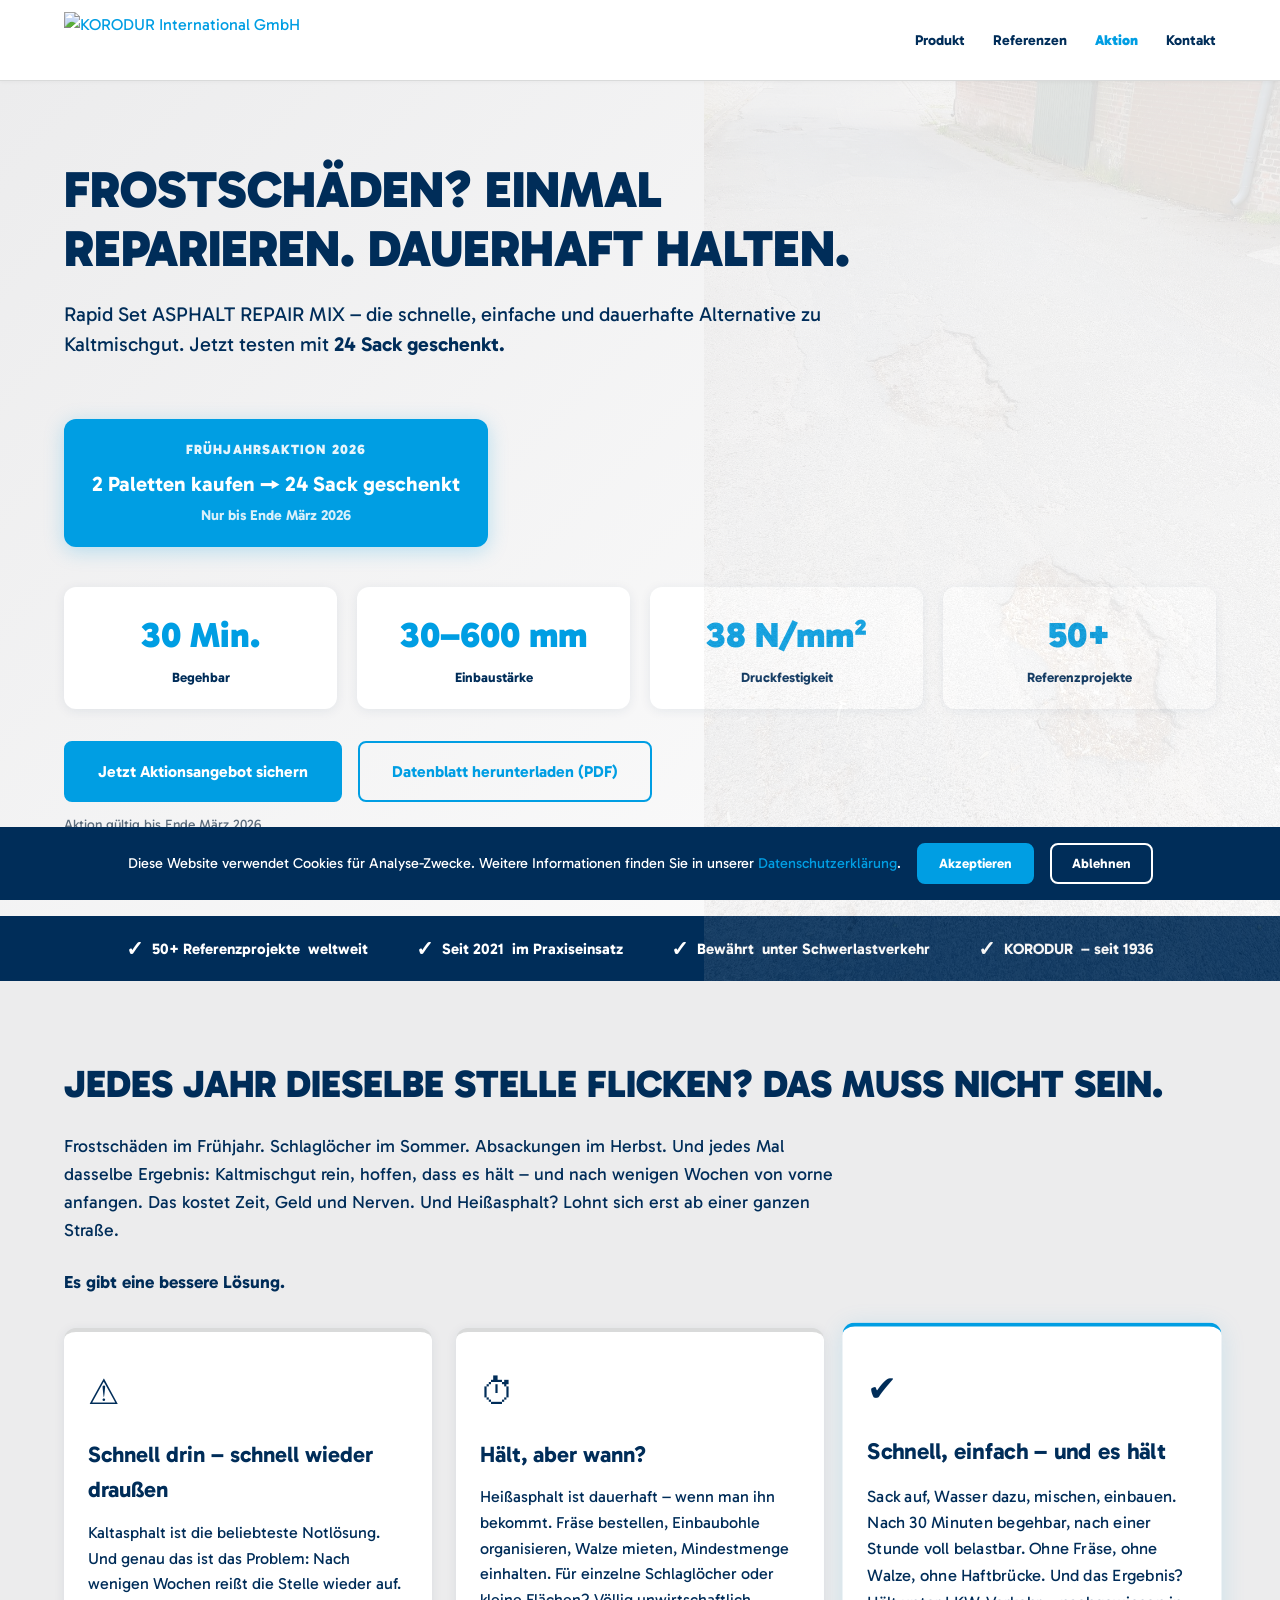
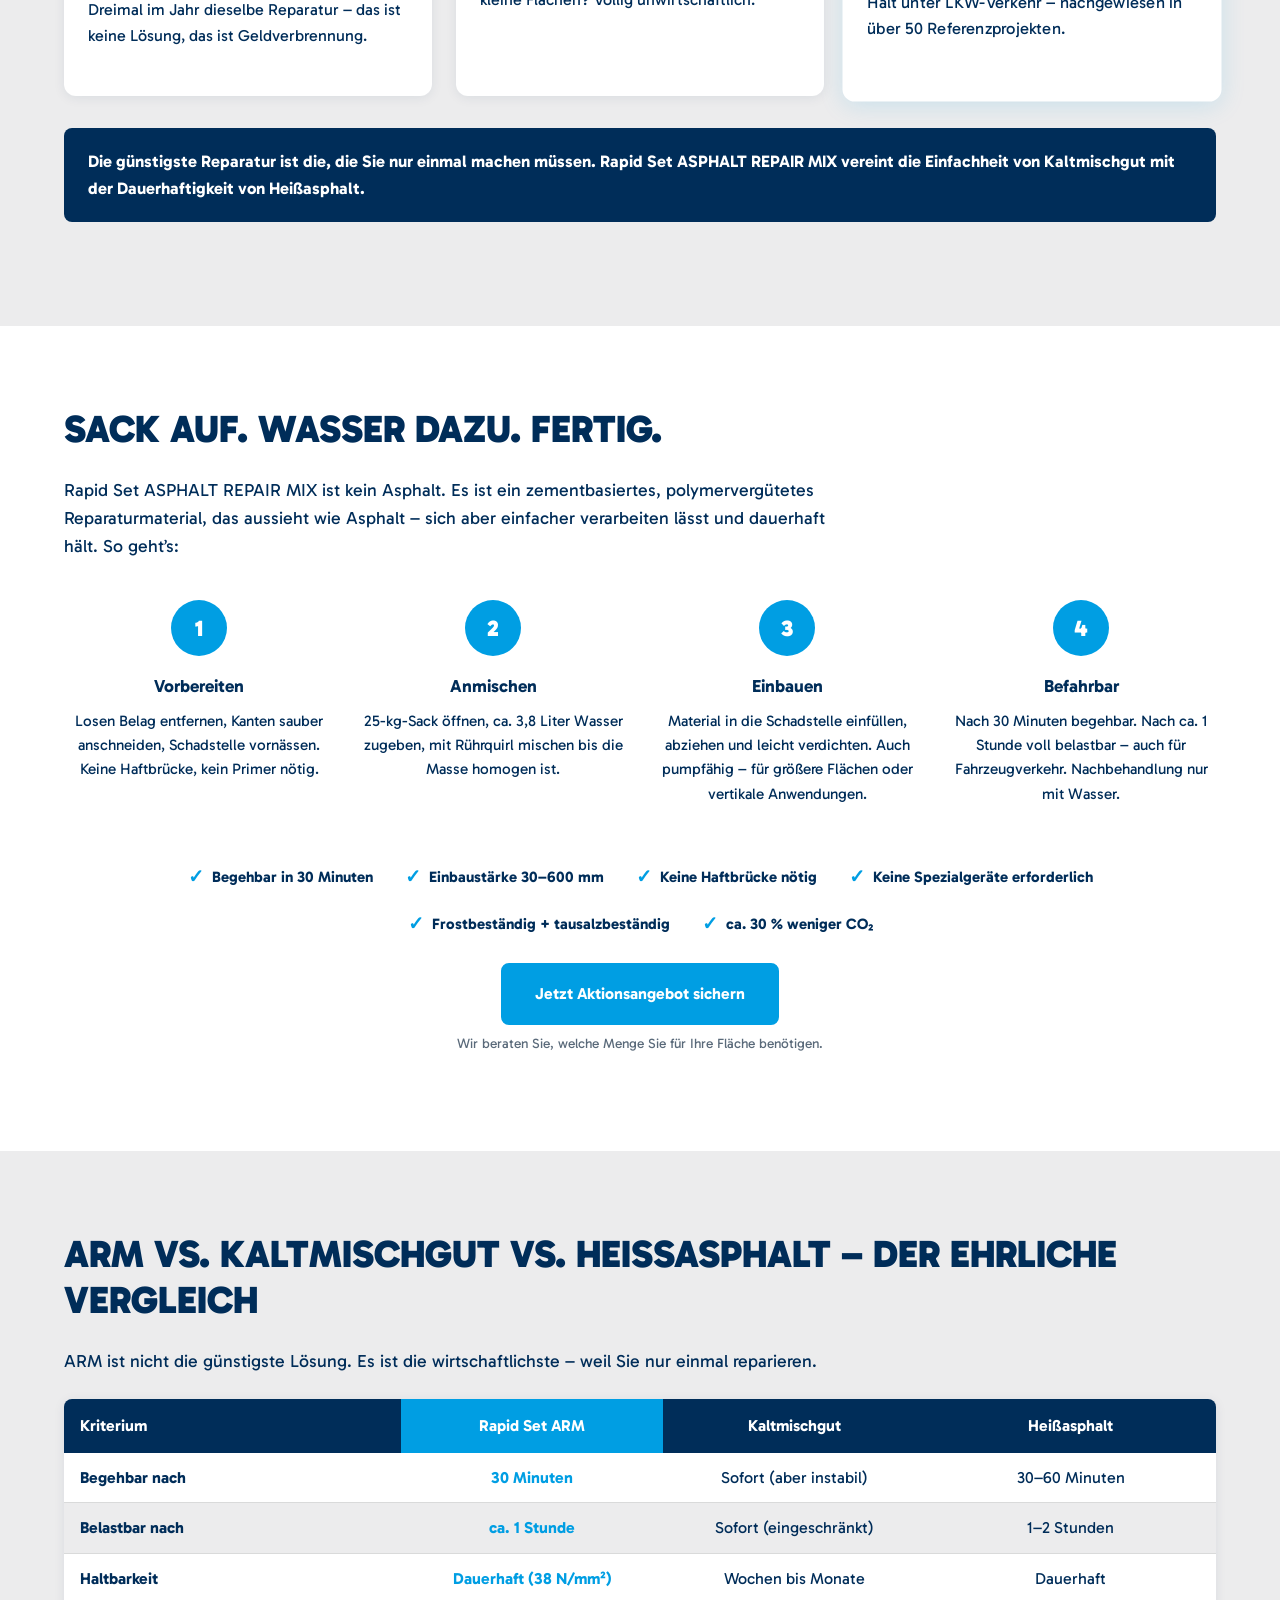
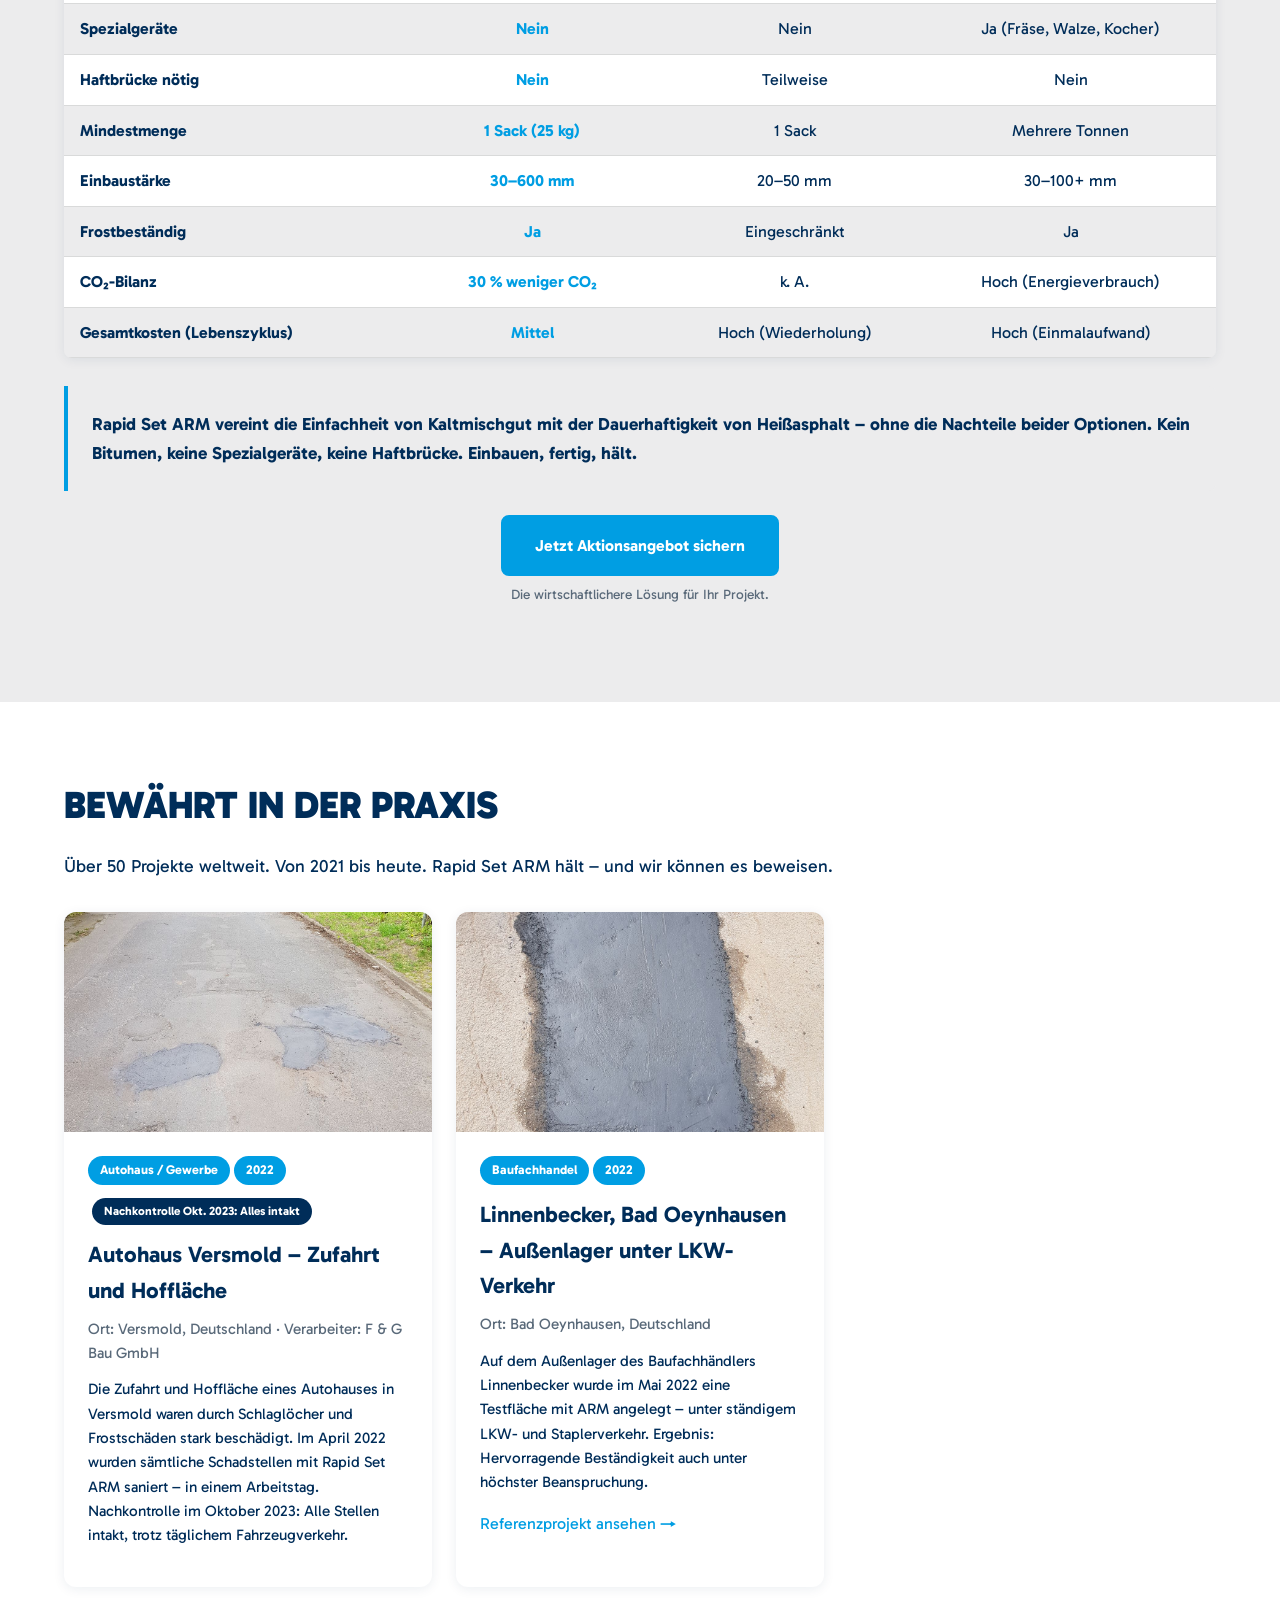
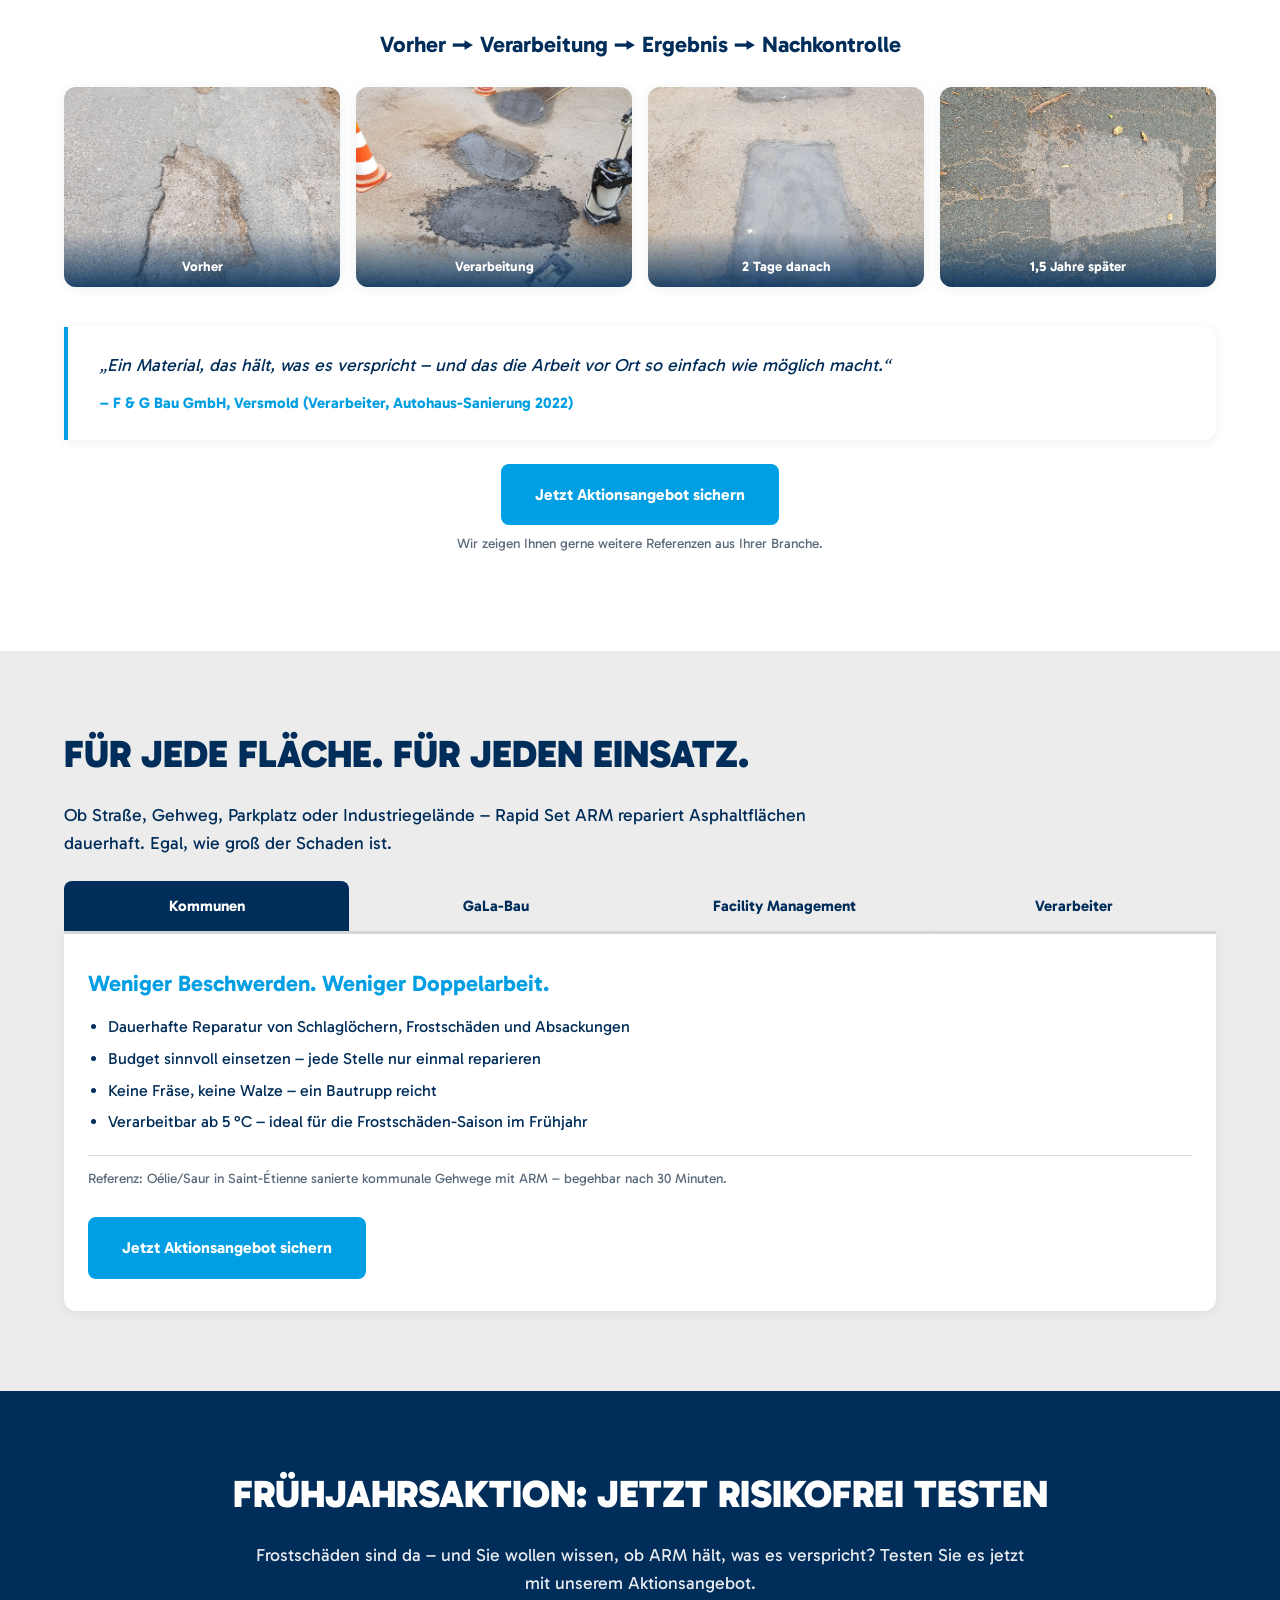
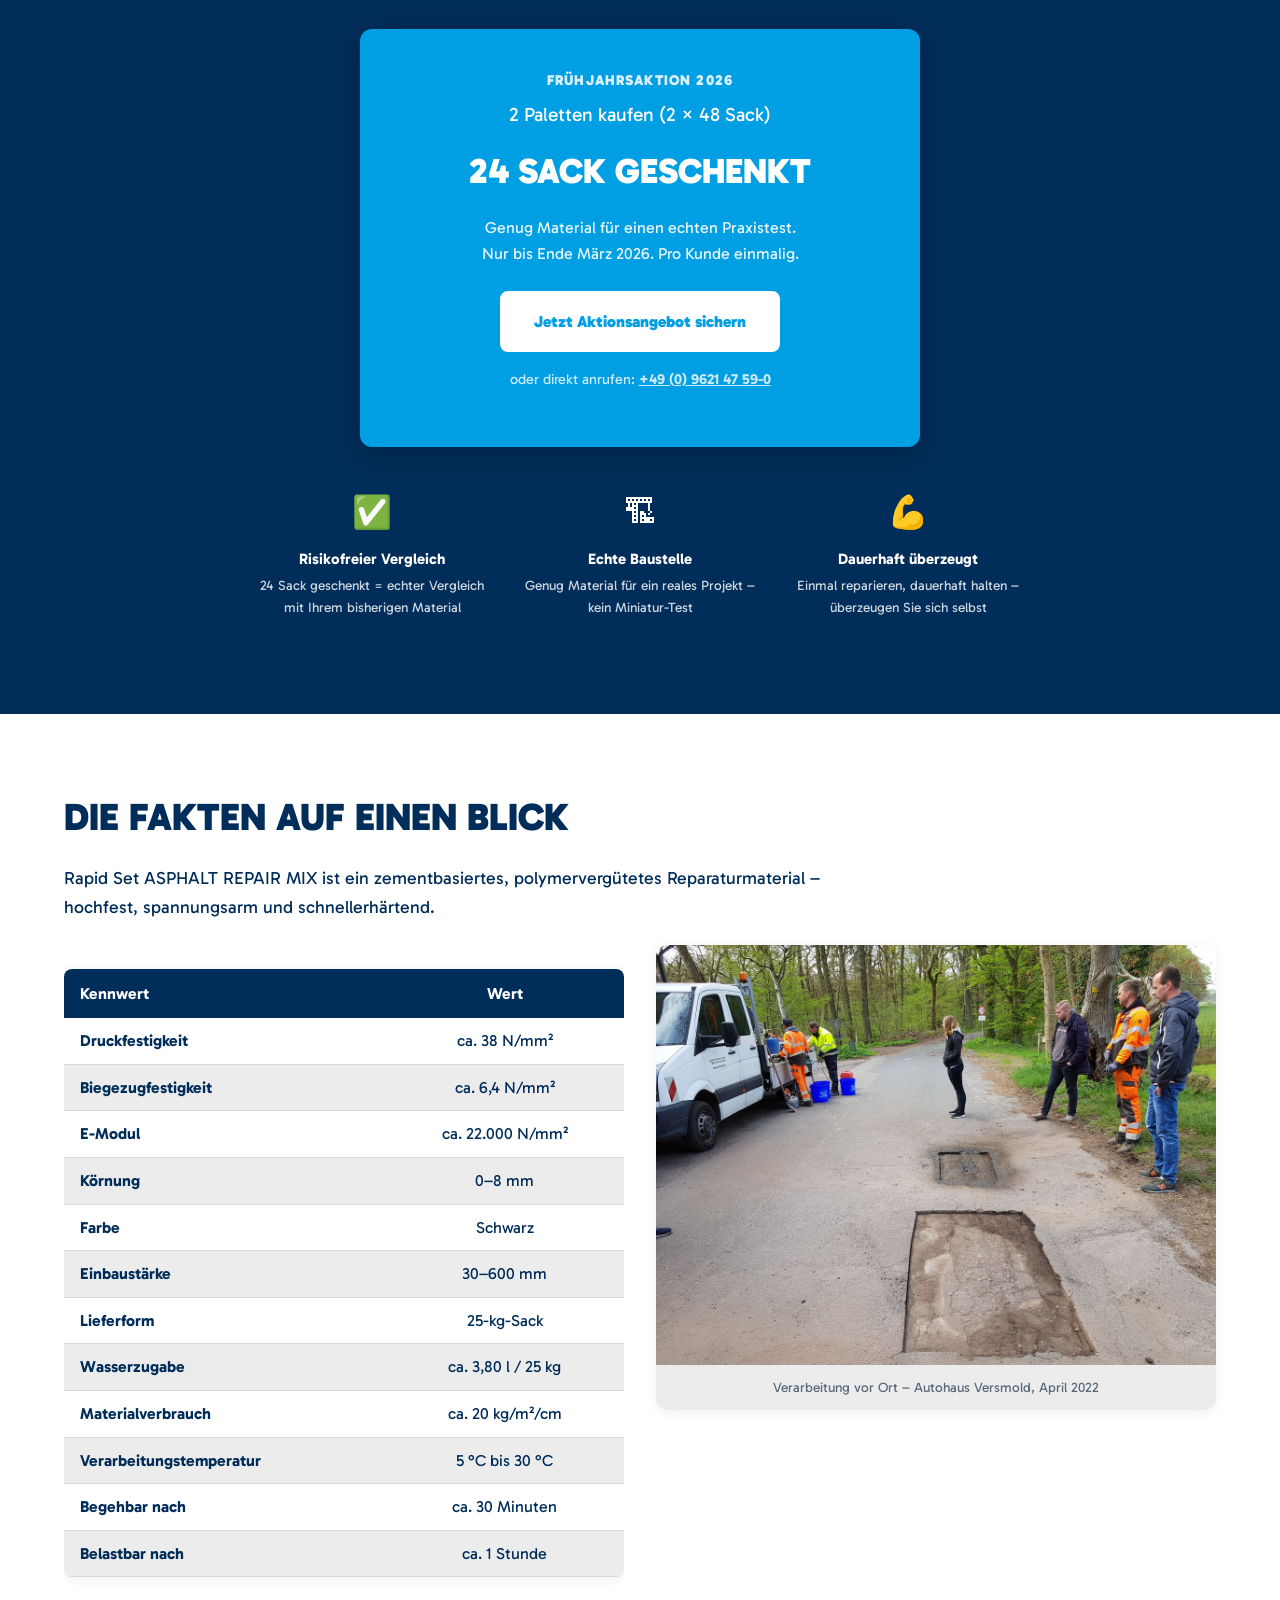
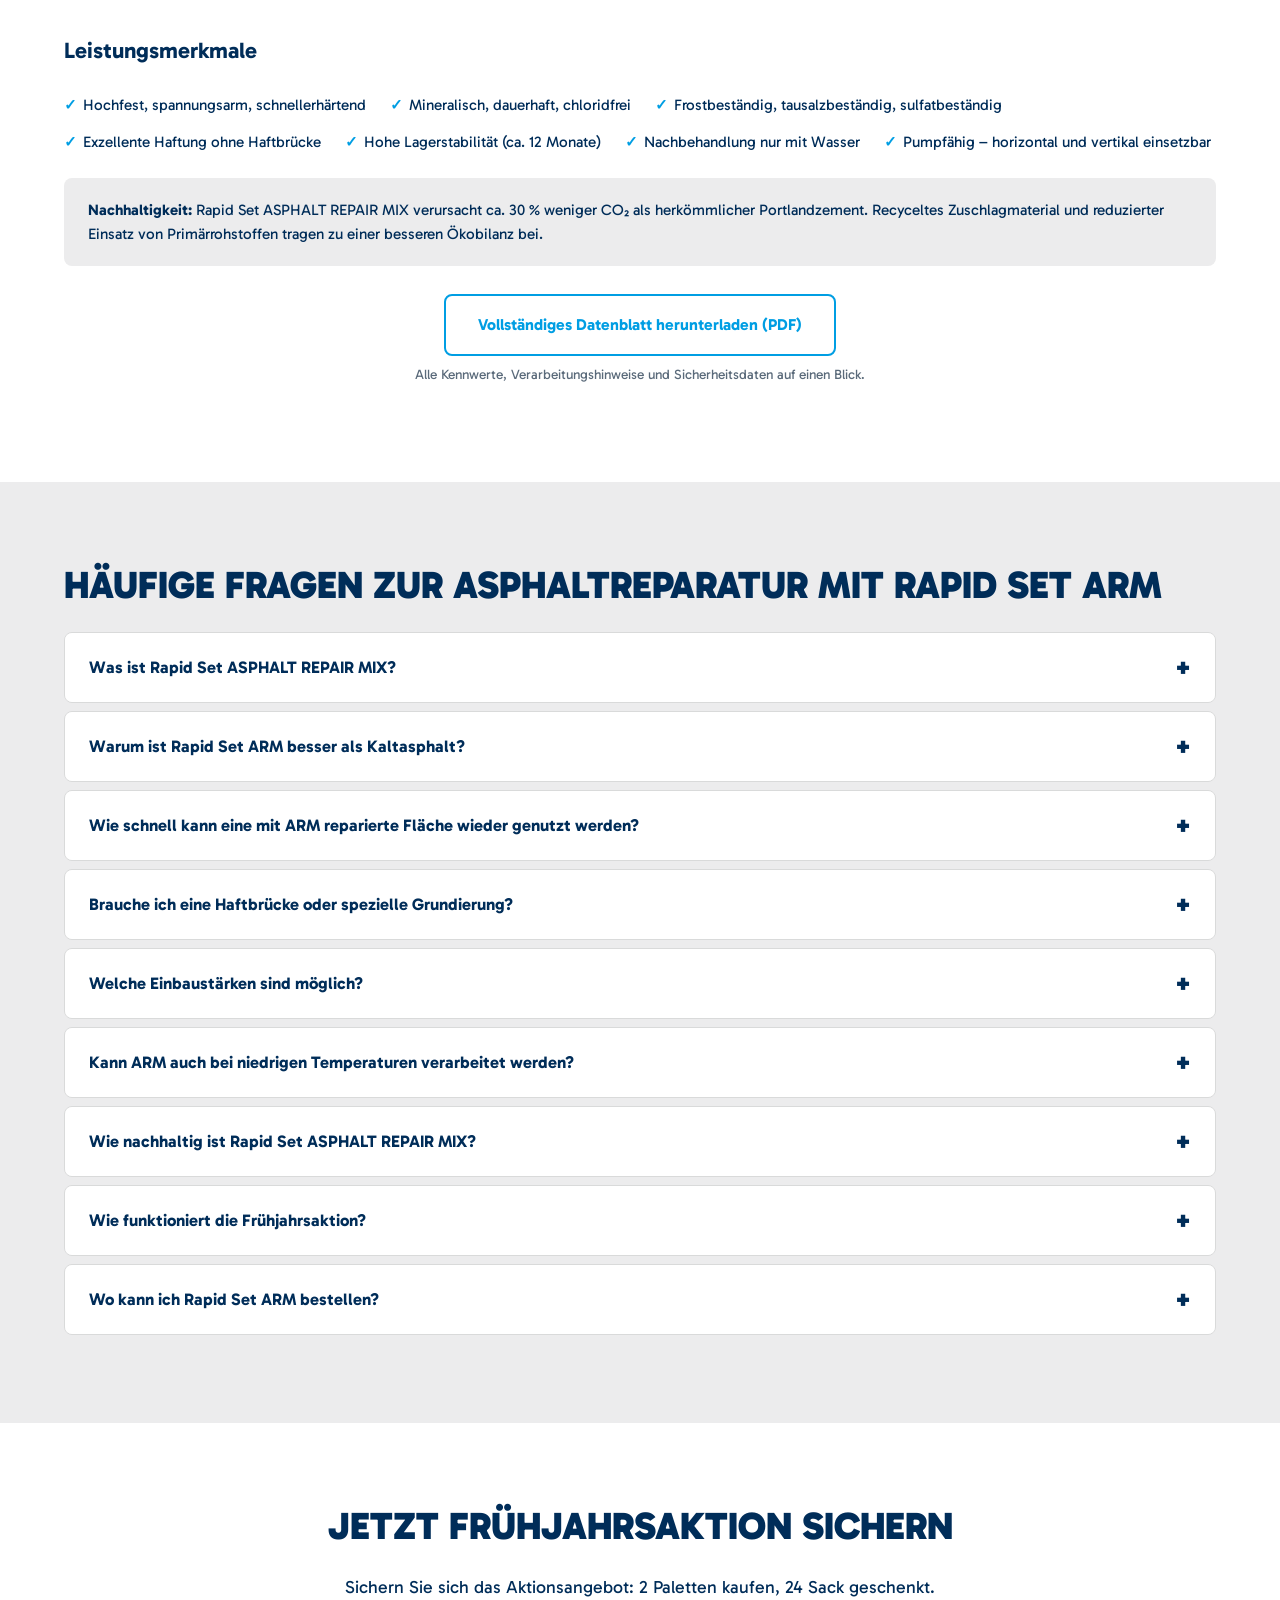
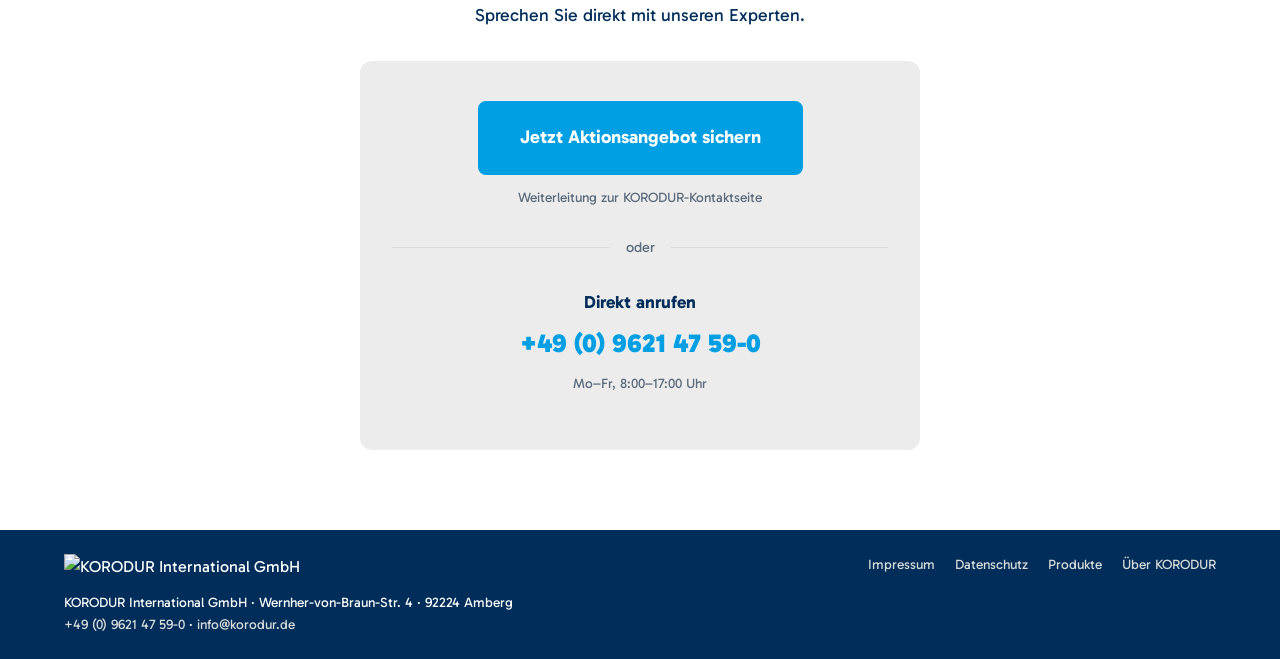
==== commit 1bb88cd1: "Rebuild ARM LP: real photos, simplified contact, compact footer Major visual upgrade with 12 optimiz" ====
--- a/projekte/korodur-asphalt-repair-mix/landing-page/index.html
+++ b/projekte/korodur-asphalt-repair-mix/landing-page/index.html
@@ -3,19 +3,19 @@
 <head>
 <meta charset="UTF-8">
 <meta name="viewport" content="width=device-width, initial-scale=1.0">
-<title>Asphaltreparatur dauerhaft in 30 Min. | Rapid Set ARM</title>
-<meta name="description" content="Rapid Set ASPHALT REPAIR MIX: Dauerhafte Asphaltreparatur in 30 Min. begehbar. Kein Kaltasphalt, keine Fr&auml;se, keine Haftbr&uuml;cke. Jetzt Beratung anfragen.">
+<title>Asphaltreparatur dauerhaft | Fr&uuml;hjahrsaktion 24 Sack geschenkt | Rapid Set ARM</title>
+<meta name="description" content="Rapid Set ARM: Dauerhafte Asphaltreparatur in 30 Min. Fr&uuml;hjahrsaktion: 2 Paletten kaufen, 24 Sack geschenkt. Jetzt Aktionsangebot sichern.">
 <meta name="robots" content="index, follow">
 <link rel="canonical" href="https://www.korodur.de/asphaltreparatur-rapid-set/">
-<meta property="og:title" content="Asphaltreparatur dauerhaft in 30 Min. | Rapid Set ARM">
-<meta property="og:description" content="Dauerhafte Asphaltreparatur ohne Hei&szlig;asphalt und Spezialger&auml;te. Begehbar nach 30 Min., belastbar nach 1 Std. Jetzt Beratung anfragen.">
+<meta property="og:title" content="Asphaltreparatur dauerhaft | Fr&uuml;hjahrsaktion 24 Sack geschenkt | Rapid Set ARM">
+<meta property="og:description" content="Dauerhafte Asphaltreparatur ohne Hei&szlig;asphalt. Fr&uuml;hjahrsaktion: 2 Paletten kaufen, 24 Sack geschenkt. Bis Ende M&auml;rz 2026.">
 <meta property="og:type" content="product">
 <meta property="og:url" content="https://www.korodur.de/asphaltreparatur-rapid-set/">
 <meta property="og:locale" content="de_DE">
 <meta property="og:site_name" content="KORODUR">
 <meta name="twitter:card" content="summary_large_image">
-<meta name="twitter:title" content="Asphaltreparatur dauerhaft in 30 Min. | Rapid Set ARM">
-<meta name="twitter:description" content="Dauerhafte Asphaltreparatur ohne Hei&szlig;asphalt und Spezialger&auml;te. Begehbar nach 30 Min., belastbar nach 1 Std.">
+<meta name="twitter:title" content="Asphaltreparatur dauerhaft | Fr&uuml;hjahrsaktion 24 Sack geschenkt | Rapid Set ARM">
+<meta name="twitter:description" content="Dauerhafte Asphaltreparatur ohne Hei&szlig;asphalt. Fr&uuml;hjahrsaktion: 2 Paletten kaufen, 24 Sack geschenkt. Bis Ende M&auml;rz 2026.">
 <link rel="preconnect" href="https://fonts.googleapis.com">
 <link rel="preconnect" href="https://fonts.gstatic.com" crossorigin>
 <link rel="preload" as="style" href="https://fonts.googleapis.com/css2?family=Gabarito:wght@400;700;800;900&display=swap">
@@ -119,6 +119,22 @@
         "@type": "Answer",
         "text": "Rapid Set ARM verursacht ca. 30 % weniger CO\u2082 als herkoemmlicher Portlandzement. Zudem wird recyceltes Zuschlagmaterial eingesetzt und der Einsatz von Primaeerrohstoffen reduziert. Da ARM-Reparaturen dauerhaft halten, entfallen wiederholte Reparatureinsaetze mit entsprechendem Material- und Energieaufwand."
       }
+    },
+    {
+      "@type": "Question",
+      "name": "Wie funktioniert die Fr\u00fchjahrsaktion?",
+      "acceptedAnswer": {
+        "@type": "Answer",
+        "text": "Die Fruehjahrsaktion laeuft bis Ende Maerz 2026: Wenn Sie 2 Paletten Rapid Set ASPHALT REPAIR MIX kaufen (2 x 48 Sack), erhalten Sie 24 Sack geschenkt dazu. Das Angebot ist pro Kunde einmalig einloesbar."
+      }
+    },
+    {
+      "@type": "Question",
+      "name": "Wo kann ich Rapid Set ARM bestellen?",
+      "acceptedAnswer": {
+        "@type": "Answer",
+        "text": "Rapid Set ASPHALT REPAIR MIX ist direkt ueber KORODUR International GmbH erhaeltlich. Kontaktieren Sie uns fuer ein individuelles Angebot per Formular oder telefonisch unter +49 (0) 9621 47 59-0."
+      }
     }
   ]
 }
@@ -196,17 +212,25 @@
 .micro-copy { font-size: .85rem; color: #5a6a7a; margin-top: 8px; }
 .section-intro { font-size: 1.1rem; max-width: 780px; margin-bottom: 24px; }
 
+/* ===== AKTIONS-BADGE ===== */
+.aktions-badge { background: var(--secondary); color: var(--white); padding: 20px 28px; border-radius: var(--card-radius); margin: 28px 0 8px; display: inline-block; text-align: center; box-shadow: 0 4px 20px rgba(0,158,227,.25); }
+.aktions-badge .badge-label { display: block; font-weight: 900; font-size: .85rem; letter-spacing: .08em; text-transform: uppercase; margin-bottom: 6px; opacity: .9; }
+.aktions-badge .badge-offer { display: block; font-size: 1.3rem; font-weight: 700; margin-bottom: 4px; }
+.aktions-badge .badge-deadline { display: block; font-size: .9rem; font-weight: 700; opacity: .85; }
+
 /* ===== HEADER ===== */
 header { background: var(--white); border-bottom: 1px solid var(--mid-gray); padding: 12px 0; position: sticky; top: 0; z-index: 800; box-shadow: 0 1px 4px rgba(0,0,0,.04); }
 header .container { display: flex; align-items: center; justify-content: space-between; }
 header nav a { color: var(--text); font-weight: 700; font-size: .9rem; margin-left: 24px; }
 header nav a:hover { color: var(--secondary); }
-.logo { font-family: var(--font); font-weight: 900; font-size: 1.5rem; color: var(--primary); letter-spacing: .03em; }
+.logo { display: flex; align-items: center; }
+.logo img { height: 56px; width: auto; }
 .mobile-menu-btn { display: none; background: none; border: none; font-size: 1.6rem; cursor: pointer; color: var(--text); padding: 4px; }
 
 /* ===== HERO ===== */
-#hero { padding: var(--section-pad-d) 0 0; background: linear-gradient(135deg, var(--light-gray) 0%, var(--white) 100%); }
-.hero-content { max-width: 800px; }
+#hero { padding: var(--section-pad-d) 0 0; background: linear-gradient(135deg, var(--light-gray) 0%, var(--white) 100%); position: relative; overflow: hidden; }
+#hero::before { content: ""; position: absolute; top: 0; right: 0; bottom: 0; width: 45%; background: url("../../../assets/arm-schaden-schlagloecher.jpg") center/cover no-repeat; opacity: .12; pointer-events: none; }
+.hero-content { max-width: 800px; position: relative; z-index: 1; }
 .hero-sub { font-size: clamp(1rem, 2vw, 1.25rem); font-weight: 400; margin: 20px 0 32px; line-height: 1.5; }
 .key-figures { display: grid; grid-template-columns: repeat(4, 1fr); gap: 20px; margin: 32px 0; }
 .key-figure { text-align: center; padding: 20px 12px; background: var(--white); border-radius: var(--card-radius); box-shadow: var(--shadow); }
@@ -359,13 +383,27 @@
 .secondary-ctas p { font-size: .95rem; margin-bottom: 8px; }
 
 /* ===== FOOTER ===== */
-footer { background: var(--primary); color: var(--white); padding: 48px 0 24px; }
+footer { background: var(--primary); color: var(--white); padding: 24px 0; }
 footer a { color: var(--mid-gray); }
 footer a:hover { color: var(--white); }
-.footer-grid { display: grid; grid-template-columns: 1fr 2fr; gap: 40px; margin-bottom: 32px; }
-.footer-brand { font-weight: 900; font-size: 1.5rem; margin-bottom: 8px; }
-.footer-links { display: flex; flex-wrap: wrap; gap: 12px 24px; }
-.footer-bottom { border-top: 1px solid rgba(255,255,255,.15); padding-top: 20px; text-align: center; font-size: .9rem; color: var(--mid-gray); }
+.footer-compact { display: flex; justify-content: space-between; align-items: flex-start; gap: 40px; }
+.footer-left p { font-size: .85rem; margin: 0; line-height: 1.6; }
+.footer-right { display: flex; gap: 20px; flex-wrap: wrap; font-size: .85rem; }
+/* CTA BOX */
+.cta-box { max-width: 560px; margin: 0 auto; text-align: center; padding: 40px 32px; background: var(--light-gray); border-radius: var(--card-radius); }
+.btn-lg { padding: 20px 40px; font-size: 1.15rem; }
+.cta-box-divider { display: flex; align-items: center; gap: 16px; margin: 28px 0; color: #5a6a7a; font-size: .9rem; }
+.cta-box-divider::before, .cta-box-divider::after { content: ""; flex: 1; height: 1px; background: var(--mid-gray); }
+/* BEFORE/AFTER GRID */
+.before-after { margin: 40px 0; }
+.ba-grid { display: grid; grid-template-columns: repeat(4, 1fr); gap: 16px; }
+.ba-item { position: relative; border-radius: var(--card-radius); overflow: hidden; box-shadow: var(--shadow); }
+.ba-item img { width: 100%; height: 200px; object-fit: cover; display: block; }
+.ba-label { position: absolute; bottom: 0; left: 0; right: 0; background: linear-gradient(transparent, rgba(0,45,89,.85)); color: var(--white); font-weight: 700; font-size: .85rem; padding: 24px 12px 10px; text-align: center; }
+/* TECHNIK LAYOUT */
+.technik-layout { display: grid; grid-template-columns: 1fr 1fr; gap: 32px; align-items: start; margin: 24px 0; }
+.technik-table-col { overflow-x: auto; }
+.technik-image-col { position: sticky; top: 100px; }
 
 /* ===== STICKY CTA (Mobile) ===== */
 .sticky-cta { position: fixed; bottom: 0; left: 0; right: 0; background: var(--white); box-shadow: 0 -2px 12px rgba(0,0,0,.12); padding: 10px 16px; z-index: 900; display: none; align-items: center; justify-content: center; gap: 12px; max-height: 60px; }
@@ -392,17 +430,18 @@
   .problem-card:last-child { transform: none; }
   .ref-grid { grid-template-columns: 1fr; }
   .steps-process { grid-template-columns: 1fr; gap: 32px; }
-  .footer-grid { grid-template-columns: 1fr; }
+  .footer-compact { flex-direction: column; gap: 20px; }
+  .footer-right { justify-content: flex-start; }
+  .cta-box { padding: 28px 20px; }
   .zielgruppen-tabs { display: none; }
   .zielgruppen-accordion { display: block; }
+  #aktion .container > div:last-child { grid-template-columns: 1fr !important; }
   .comparison-table { display: none; }
   .comparison-cards { display: block; }
   .hero-ctas .btn { width: 100%; }
-  .form-wrapper { padding: 28px 20px; }
-  header nav { display: none; position: absolute; top: 100%; left: 0; right: 0; background: var(--white); padding: 16px 24px; box-shadow: 0 4px 12px rgba(0,0,0,.1); flex-direction: column; }
-  header nav.open { display: flex; }
-  header nav a { margin: 8px 0; font-size: 1rem; }
-  .mobile-menu-btn { display: block; }
+  header nav a { margin-left: 16px; font-size: .8rem; }
+  .technik-layout { grid-template-columns: 1fr; }
+  .ba-grid { grid-template-columns: repeat(2, 1fr); }
   .mini-trust .container { gap: 16px 24px; }
   .mini-trust-item { font-size: .85rem; }
   .mini-trust { margin-top: var(--section-pad-m); }
@@ -414,10 +453,11 @@
   .key-figures { grid-template-columns: 1fr 1fr; gap: 12px; }
   .form-steps-visual { flex-direction: column; align-items: center; }
   .benefits-bar { flex-direction: column; align-items: flex-start; }
+  .ba-grid { grid-template-columns: 1fr 1fr; }
+  #hero::before { width: 100%; opacity: .08; }
 }
-@media (min-width: 769px) {
-  .sticky-cta-visible .sticky-cta { display: flex; }
-}
+body.sticky-cta-visible { padding-bottom: 70px; }
+.sticky-cta-visible .sticky-cta { display: flex; }
 </style>
 </head>
 <body>
@@ -425,15 +465,11 @@
 <!-- ==================== HEADER ==================== -->
 <header>
 <div class="container">
-<a href="#" class="logo">KORODUR</a>
-<button class="mobile-menu-btn" aria-label="Hauptmen&uuml; &ouml;ffnen">&#9776;</button>
+<a href="https://www.korodur.de/" class="logo"><img src="../../../assets/korodur-logo.png" alt="KORODUR International GmbH" height="56"></a>
 <nav aria-label="Hauptnavigation">
-<a href="#problem">Problem</a>
-<a href="#loesung">L&ouml;sung</a>
-<a href="#vergleich">Vergleich</a>
+<a href="#loesung">Produkt</a>
 <a href="#referenzen">Referenzen</a>
-<a href="#zielgruppen">Zielgruppen</a>
-<a href="#technik">Technik</a>
+<a href="#aktion" style="color:var(--secondary);font-weight:900;">Aktion</a>
 <a href="#kontakt">Kontakt</a>
 </nav>
 </div>
@@ -443,26 +479,31 @@
 <section id="hero" class="bg-white">
 <div class="container">
 <div class="hero-content">
-<h1>Einmal reparieren. Dauerhaft halten.</h1>
-<p class="hero-sub">Rapid Set ASPHALT REPAIR MIX &ndash; die dritte Option zwischen Kaltmischgut und Hei&szlig;asphalt. Schnell, einfach, dauerhaft.</p>
+<h1>Frostsch&auml;den? Einmal reparieren. Dauerhaft halten.</h1>
+<p class="hero-sub">Rapid Set ASPHALT REPAIR MIX &ndash; die schnelle, einfache und dauerhafte Alternative zu Kaltmischgut. Jetzt testen mit <strong>24&nbsp;Sack geschenkt.</strong></p>
+</div>
+<div class="aktions-badge">
+<span class="badge-label">FR&Uuml;HJAHRSAKTION 2026</span>
+<span class="badge-offer">2 Paletten kaufen &rarr; <strong>24 Sack geschenkt</strong></span>
+<span class="badge-deadline">Nur bis Ende M&auml;rz 2026</span>
 </div>
 <div class="key-figures">
 <div class="key-figure"><span class="number">30 Min.</span><span class="label">Begehbar</span></div>
 <div class="key-figure"><span class="number">30&ndash;600 mm</span><span class="label">Einbaust&auml;rke</span></div>
 <div class="key-figure"><span class="number">38 N/mm&sup2;</span><span class="label">Druckfestigkeit</span></div>
-<div class="key-figure"><span class="number">5+</span><span class="label">Referenzprojekte</span></div>
+<div class="key-figure"><span class="number">50+</span><span class="label">Referenzprojekte</span></div>
 </div>
 <div class="hero-ctas">
-<a href="#kontakt" class="btn btn-primary">Jetzt beraten lassen</a>
+<a href="https://www.korodur.de/kontakt/" class="btn btn-primary" target="_blank" rel="noopener">Jetzt Aktionsangebot sichern</a>
 <a href="https://www.korodur.de/wp-content/uploads/Asphalt-Repair-Mix_de.pdf" class="btn btn-ghost" target="_blank" rel="noopener">Datenblatt herunterladen (PDF)</a>
 </div>
-<p class="micro-copy">Kostenlos und unverbindlich &ndash; Antwort innerhalb von 48&nbsp;Stunden.</p>
+<p class="micro-copy">Aktion g&uuml;ltig bis Ende M&auml;rz 2026.</p>
 </div>
 
 <!-- Mini Trust Bar INSIDE Hero (CRO Quick Win #1) -->
 <div class="mini-trust">
 <div class="container">
-<span class="mini-trust-item"><span class="icon">&#10003;</span> <strong>5+ Referenzprojekte</strong> in 3 L&auml;ndern</span>
+<span class="mini-trust-item"><span class="icon">&#10003;</span> <strong>50+ Referenzprojekte</strong> weltweit</span>
 <span class="mini-trust-item"><span class="icon">&#10003;</span> <strong>Seit 2021</strong> im Praxiseinsatz</span>
 <span class="mini-trust-item"><span class="icon">&#10003;</span> <strong>Bew&auml;hrt</strong> unter Schwerlastverkehr</span>
 <span class="mini-trust-item"><span class="icon">&#10003;</span> <strong>KORODUR</strong> &ndash; seit 1936</span>
@@ -491,7 +532,7 @@
 <div class="problem-card">
 <span class="card-icon">&#10004;</span>
 <h3>Schnell, einfach &ndash; und es h&auml;lt</h3>
-<p>Sack auf, Wasser dazu, mischen, einbauen. Nach 30 Minuten begehbar, nach einer Stunde voll belastbar. Ohne Fr&auml;se, ohne Walze, ohne Haftbr&uuml;cke. Und das Ergebnis? H&auml;lt unter LKW-Verkehr &ndash; nachgewiesen in 5 Referenzprojekten.</p>
+<p>Sack auf, Wasser dazu, mischen, einbauen. Nach 30 Minuten begehbar, nach einer Stunde voll belastbar. Ohne Fr&auml;se, ohne Walze, ohne Haftbr&uuml;cke. Und das Ergebnis? H&auml;lt unter LKW-Verkehr &ndash; nachgewiesen in &uuml;ber 50 Referenzprojekten.</p>
 </div>
 </div>
 
@@ -538,7 +579,7 @@
 </div>
 
 <div style="text-align:center;">
-<a href="#kontakt" class="btn btn-primary">Jetzt beraten lassen</a>
+<a href="https://www.korodur.de/kontakt/" class="btn btn-primary" target="_blank" rel="noopener">Jetzt Aktionsangebot sichern</a>
 <p class="micro-copy">Wir beraten Sie, welche Menge Sie f&uuml;r Ihre Fl&auml;che ben&ouml;tigen.</p>
 </div>
 </div>
@@ -587,7 +628,7 @@
 
 <!-- CTA after comparison (CRO Quick Win #2) -->
 <div style="text-align:center;">
-<a href="#kontakt" class="btn btn-primary">Jetzt beraten lassen</a>
+<a href="https://www.korodur.de/kontakt/" class="btn btn-primary" target="_blank" rel="noopener">Jetzt Aktionsangebot sichern</a>
 <p class="micro-copy">Die wirtschaftlichere L&ouml;sung f&uuml;r Ihr Projekt.</p>
 </div>
 </div>
@@ -596,58 +637,68 @@
 <!-- ==================== REFERENZPROJEKTE ==================== -->
 <section id="referenzen" class="bg-white">
 <div class="container">
-<h2>Bew&auml;hrt in der Praxis &ndash; von der Kommunalstra&szlig;e bis zur LKW-Ausfahrt</h2>
-<p class="section-intro">5 dokumentierte Projekte. 3 L&auml;nder. Von 2021 bis 2025. Rapid Set ARM h&auml;lt &ndash; und wir k&ouml;nnen es beweisen.</p>
+<h2>Bew&auml;hrt in der Praxis</h2>
+<p class="section-intro">&Uuml;ber 50 Projekte weltweit. Von 2021 bis heute. Rapid Set ARM h&auml;lt &ndash; und wir k&ouml;nnen es beweisen.</p>
 
 <div class="ref-grid">
-<!-- Referenz 1: Kaufland -->
+<!-- Referenz 1: Autohaus Versmold -->
 <div class="ref-card">
-<img src="data:image/svg+xml,%3Csvg xmlns='http://www.w3.org/2000/svg' viewBox='0 0 400 220'%3E%3Crect fill='%23d9dada' width='400' height='220'/%3E%3Ctext x='200' y='110' text-anchor='middle' fill='%23002d59' font-family='Arial' font-size='14'%3EKaufland Bukarest%3C/text%3E%3C/svg%3E" alt="Parkplatzsanierung Kaufland Bukarest mit Rapid Set ASPHALT REPAIR MIX bei laufendem Betrieb" class="ref-card-img" width="400" height="220" loading="lazy">
+<img src="../../../assets/arm-ergebnis-weitwinkel.jpg" alt="Reparierte Zufahrt Autohaus Versmold mit Rapid Set ASPHALT REPAIR MIX &ndash; mehrere Stellen dauerhaft saniert" class="ref-card-img" loading="lazy">
 <div class="ref-card-body">
-<span class="ref-card-badge">Einzelhandel / Retail</span>
-<span class="ref-card-badge">2025</span>
-<h3>Kaufland, Bukarest &ndash; Parkplatz bei laufendem Betrieb</h3>
-<p class="ref-card-meta">Ort: Bukarest, Rum&auml;nien &middot; Verarbeiter: Lindec</p>
-<p>Auf dem Kundenparkplatz eines Kaufland-Marktes in Bukarest mussten gro&szlig;fl&auml;chige Asphaltsch&auml;den saniert werden &ndash; ohne den laufenden Gesch&auml;ftsbetrieb zu unterbrechen. Mit Rapid Set ARM wurden die Fl&auml;chen so schnell instandgesetzt, dass die Stellpl&auml;tze innerhalb k&uuml;rzester Zeit wieder freigegeben werden konnten. Keine Sperrung, keine Umsatzeinbu&szlig;en, keine Kundenbeschwerden.</p>
-</div>
-</div>
-
-<!-- Referenz 2: KS-Werke -->
+<span class="ref-card-badge">Autohaus / Gewerbe</span>
+<span class="ref-card-badge">2022</span>
+<span class="ref-card-highlight">Nachkontrolle Okt. 2023: Alles intakt</span>
+<h3>Autohaus Versmold &ndash; Zufahrt und Hoffl&auml;che</h3>
+<p class="ref-card-meta">Ort: Versmold, Deutschland &middot; Verarbeiter: F &amp; G Bau GmbH</p>
+<p>Die Zufahrt und Hoffl&auml;che eines Autohauses in Versmold waren durch Schlagl&ouml;cher und Frostsch&auml;den stark besch&auml;digt. Im April 2022 wurden s&auml;mtliche Schadstellen mit Rapid Set ARM saniert &ndash; in einem Arbeitstag. Nachkontrolle im Oktober 2023: Alle Stellen intakt, trotz t&auml;glichem Fahrzeugverkehr.</p>
+</div>
+</div>
+
+<!-- Referenz 2: Linnenbecker -->
 <div class="ref-card">
-<img src="https://www.korodur.de/wp-content/uploads/2024/05/20220521_150227-768x576.jpg" alt="LKW-Ausfahrt Asphaltsanierung KS-Werke Sassenberg mit Rapid Set ARM" class="ref-card-img" width="768" height="576" loading="lazy">
+<img src="../../../assets/arm-frisch-fertig-glatt.jpg" alt="Frisch reparierte Fl&auml;che Au&szlig;enlager Linnenbecker Bad Oeynhausen mit Rapid Set ARM" class="ref-card-img" loading="lazy">
 <div class="ref-card-body">
-<span class="ref-card-badge">Baustoffindustrie</span>
+<span class="ref-card-badge">Baufachhandel</span>
 <span class="ref-card-badge">2022</span>
-<span class="ref-card-highlight">Nachkontrolle: 1,5 Jahre intakt</span>
-<h3>KS-Werke W&uuml;seke, Sassenberg &ndash; LKW-Ausfahrt unter Extremlast</h3>
-<p class="ref-card-meta">Ort: Sassenberg-F&uuml;chtorf, Deutschland &middot; Verarbeiter: Knappheide GmbH, Glandorf</p>
-<p>Die LKW-Ausfahrt des KS-Werks war durch t&auml;glichen Schwerlastverkehr schwer besch&auml;digt. Im Mai 2022 wurden zwei Paletten ARM eingebaut &ndash; mit dem Ergebnis, dass die Fl&auml;che seither den Belastungen durch voll beladene LKW standh&auml;lt. Besonderer Beweis: Eine Nachkontrolle im September 2023 &ndash; &uuml;ber 1,5 Jahre sp&auml;ter &ndash; zeigte: Die Fl&auml;che ist intakt.</p>
-<a href="https://www.korodur.de/referenzen/lkw-ausfahrt-wueseke-baustoffwerke-gmbh/" target="_blank" rel="noopener">Referenzprojekt ansehen &rarr;</a>
-</div>
-</div>
-
-<!-- Referenz 3: Oelie/Saur -->
-<div class="ref-card">
-<img src="https://www.korodur.de/wp-content/uploads/2025/03/Bild3.jpg.webp" alt="Gehwegsanierung Saint-&Eacute;tienne mit Rapid Set ARM &ndash; nach 30 Minuten begehbar" class="ref-card-img" width="400" height="220" loading="lazy">
-<div class="ref-card-body">
-<span class="ref-card-badge">&Ouml;ffentlicher Sektor</span>
-<span class="ref-card-badge">2024</span>
-<h3>O&eacute;lie/Saur, Saint-&Eacute;tienne &ndash; Kommunale Gehwegsanierung</h3>
-<p class="ref-card-meta">Ort: Saint-&Eacute;tienne, Frankreich &middot; Verarbeiter: Trema, Saint-Didier-en-Velay</p>
-<p>In Saint-&Eacute;tienne musste ein Gehweg vor einem Parkplatz saniert werden, der durch Fu&szlig;g&auml;nger- und Fahrzeugverkehr stark beansprucht war. Das Versorgungsunternehmen O&eacute;lie/Saur testete verschiedene Systeme &ndash; und entschied sich f&uuml;r ARM. Nach nur 30 Minuten war der Gehweg wieder begehbar. Die Oberfl&auml;che ist rutschfest und passt sich optisch an den bestehenden Belag an.</p>
-<a href="https://www.korodur.de/referenzen/gehwegsanierung-in-saint-etienne/" target="_blank" rel="noopener">Referenzprojekt ansehen &rarr;</a>
+<h3>Linnenbecker, Bad Oeynhausen &ndash; Au&szlig;enlager unter LKW-Verkehr</h3>
+<p class="ref-card-meta">Ort: Bad Oeynhausen, Deutschland</p>
+<p>Auf dem Au&szlig;enlager des Baufachh&auml;ndlers Linnenbecker wurde im Mai 2022 eine Testfl&auml;che mit ARM angelegt &ndash; unter st&auml;ndigem LKW- und Staplerverkehr. Ergebnis: Hervorragende Best&auml;ndigkeit auch unter h&ouml;chster Beanspruchung.</p>
+<a href="https://www.korodur.de/referenzen/baufachhaendler-linnenbecker-aussenlager-bad-oeynhausen/" target="_blank" rel="noopener">Referenzprojekt ansehen &rarr;</a>
+</div>
+</div>
+</div>
+
+<!-- Vorher / Nachher Bildstrecke -->
+<div class="before-after">
+<h3 style="text-align:center;margin-bottom:24px;">Vorher &rarr; Verarbeitung &rarr; Ergebnis &rarr; Nachkontrolle</h3>
+<div class="ba-grid">
+<div class="ba-item">
+<img src="../../../assets/arm-schaden-grossflaeche.jpg" alt="Gro&szlig;fl&auml;chiger Asphaltschaden vor der Reparatur" loading="lazy">
+<span class="ba-label">Vorher</span>
+</div>
+<div class="ba-item">
+<img src="../../../assets/arm-verarbeitung-werkzeug.jpg" alt="Verarbeitung von Rapid Set ARM mit Kelle und Besen" loading="lazy">
+<span class="ba-label">Verarbeitung</span>
+</div>
+<div class="ba-item">
+<img src="../../../assets/arm-ergebnis-2tage.jpg" alt="Reparierte Stellen 2 Tage nach dem Einbau" loading="lazy">
+<span class="ba-label">2 Tage danach</span>
+</div>
+<div class="ba-item">
+<img src="../../../assets/arm-nachkontrolle-18monate.jpg" alt="Reparaturstelle nach 1,5 Jahren immer noch intakt" loading="lazy">
+<span class="ba-label">1,5 Jahre sp&auml;ter</span>
 </div>
 </div>
 </div>
 
 <blockquote class="testimonial">
 &bdquo;Ein Material, das h&auml;lt, was es verspricht &ndash; und das die Arbeit vor Ort so einfach wie m&ouml;glich macht.&ldquo;
-<cite>&ndash; F &amp; G Bau GmbH, Versmold (Verarbeiter, Autohaus-Sanierung 2023)</cite>
+<cite>&ndash; F &amp; G Bau GmbH, Versmold (Verarbeiter, Autohaus-Sanierung 2022)</cite>
 </blockquote>
 
 <div style="text-align:center;">
-<a href="#kontakt" class="btn btn-primary">Jetzt beraten lassen</a>
-<p class="micro-copy">Wir zeigen Ihnen gerne Referenzen aus Ihrer Branche.</p>
+<a href="https://www.korodur.de/kontakt/" class="btn btn-primary" target="_blank" rel="noopener">Jetzt Aktionsangebot sichern</a>
+<p class="micro-copy">Wir zeigen Ihnen gerne weitere Referenzen aus Ihrer Branche.</p>
 </div>
 </div>
 </section>
@@ -675,7 +726,7 @@
 <li>Verarbeitbar ab 5 &deg;C &ndash; ideal f&uuml;r die Frostsch&auml;den-Saison im Fr&uuml;hjahr</li>
 </ul>
 <p class="ref-hint">Referenz: O&eacute;lie/Saur in Saint-&Eacute;tienne sanierte kommunale Gehwege mit ARM &ndash; begehbar nach 30 Minuten.</p>
-<a href="#kontakt" class="btn btn-primary" style="margin-top:12px;">Jetzt beraten lassen</a>
+<a href="https://www.korodur.de/kontakt/" class="btn btn-primary" style="margin-top:12px;" target="_blank" rel="noopener">Jetzt Aktionsangebot sichern</a>
 </div>
 <div class="tab-panel" id="tab-galabau">
 <h3>Zufriedene Kunden. Keine Reklamationen.</h3>
@@ -686,7 +737,7 @@
 <li>Wettbewerbsvorteil: Bieten Sie Ihren Kunden die bessere Alternative zu Kaltmischgut</li>
 </ul>
 <p class="ref-hint">Referenz: Knappheide GmbH sanierte die LKW-Ausfahrt der KS-Werke &ndash; Fl&auml;che h&auml;lt seit 2022 unter Schwerlast.</p>
-<a href="#kontakt" class="btn btn-primary" style="margin-top:12px;">Jetzt beraten lassen</a>
+<a href="https://www.korodur.de/kontakt/" class="btn btn-primary" style="margin-top:12px;" target="_blank" rel="noopener">Jetzt Aktionsangebot sichern</a>
 </div>
 <div class="tab-panel" id="tab-facility">
 <h3>Sichere Fl&auml;chen. Minimale Betriebsunterbrechung.</h3>
@@ -697,7 +748,7 @@
 <li>Flexible Einbaust&auml;rke von 30&ndash;600 mm f&uuml;r jede Schadenstiefe</li>
 </ul>
 <p class="ref-hint">Referenz: Kaufland Bukarest &ndash; Parkplatzsanierung bei laufendem Gesch&auml;ftsbetrieb, ohne Sperrung der Stellpl&auml;tze.</p>
-<a href="#kontakt" class="btn btn-primary" style="margin-top:12px;">Jetzt beraten lassen</a>
+<a href="https://www.korodur.de/kontakt/" class="btn btn-primary" style="margin-top:12px;" target="_blank" rel="noopener">Jetzt Aktionsangebot sichern</a>
 </div>
 <div class="tab-panel" id="tab-verarbeiter">
 <h3>Einfach verarbeiten. Sicher liefern.</h3>
@@ -724,7 +775,7 @@
 <li>Keine Fr&auml;se, keine Walze &ndash; ein Bautrupp reicht</li>
 <li>Verarbeitbar ab 5 &deg;C &ndash; ideal f&uuml;r die Frostsch&auml;den-Saison</li>
 </ul>
-<a href="#kontakt" class="btn btn-primary" style="margin-top:12px;">Jetzt beraten lassen</a>
+<a href="https://www.korodur.de/kontakt/" class="btn btn-primary" style="margin-top:12px;" target="_blank" rel="noopener">Jetzt Aktionsangebot sichern</a>
 </div>
 </div>
 <div class="accordion-item">
@@ -737,7 +788,7 @@
 <li>Einfachste Verarbeitung ohne Spezialger&auml;te</li>
 <li>Wettbewerbsvorteil gegenueber Kaltmischgut</li>
 </ul>
-<a href="#kontakt" class="btn btn-primary" style="margin-top:12px;">Jetzt beraten lassen</a>
+<a href="https://www.korodur.de/kontakt/" class="btn btn-primary" style="margin-top:12px;" target="_blank" rel="noopener">Jetzt Aktionsangebot sichern</a>
 </div>
 </div>
 <div class="accordion-item">
@@ -750,7 +801,7 @@
 <li>Professionelles Erscheinungsbild</li>
 <li>Flexible Einbaust&auml;rke 30&ndash;600 mm</li>
 </ul>
-<a href="#kontakt" class="btn btn-primary" style="margin-top:12px;">Jetzt beraten lassen</a>
+<a href="https://www.korodur.de/kontakt/" class="btn btn-primary" style="margin-top:12px;" target="_blank" rel="noopener">Jetzt Aktionsangebot sichern</a>
 </div>
 </div>
 <div class="accordion-item">
@@ -770,13 +821,49 @@
 </div>
 </section>
 
+<!-- ==================== FR&Uuml;HJAHRSAKTION ==================== -->
+<section id="aktion" class="bg-dark">
+<div class="container">
+<h2 style="color:var(--white);text-align:center;">Fr&uuml;hjahrsaktion: Jetzt risikofrei testen</h2>
+<p class="section-intro" style="color:var(--white);text-align:center;margin:0 auto 32px;opacity:.9;">Frostsch&auml;den sind da &ndash; und Sie wollen wissen, ob ARM h&auml;lt, was es verspricht? Testen Sie es jetzt mit unserem Aktionsangebot.</p>
+
+<div style="max-width:560px;margin:0 auto;background:var(--secondary);border-radius:var(--card-radius);padding:40px 32px;text-align:center;box-shadow:0 8px 32px rgba(0,0,0,.2);">
+<div style="font-weight:900;font-size:.9rem;letter-spacing:.08em;text-transform:uppercase;color:var(--white);opacity:.85;margin-bottom:8px;">Fr&uuml;hjahrsaktion 2026</div>
+<div style="font-size:1.2rem;color:var(--white);margin-bottom:12px;">2 Paletten kaufen (2 &times; 48 Sack)</div>
+<div style="font-size:clamp(1.6rem,3vw,2.2rem);font-weight:900;color:var(--white);margin-bottom:16px;">24 SACK GESCHENKT</div>
+<p style="color:var(--white);opacity:.9;font-size:1rem;margin-bottom:24px;">Genug Material f&uuml;r einen echten Praxistest.<br>Nur bis Ende M&auml;rz 2026. Pro Kunde einmalig.</p>
+<a href="https://www.korodur.de/kontakt/" class="btn" style="background:var(--white);color:var(--secondary);border-color:var(--white);font-weight:900;" target="_blank" rel="noopener">Jetzt Aktionsangebot sichern</a>
+<p style="color:var(--white);font-size:.9rem;margin-top:16px;opacity:.8;">oder direkt anrufen: <a href="tel:+49962147590" style="color:var(--white);font-weight:700;text-decoration:underline;">+49 (0) 9621 47 59-0</a></p>
+</div>
+
+<div style="display:grid;grid-template-columns:repeat(3,1fr);gap:24px;margin-top:40px;max-width:780px;margin-left:auto;margin-right:auto;">
+<div style="text-align:center;color:var(--white);">
+<div style="font-size:2rem;margin-bottom:8px;">&#9989;</div>
+<p style="font-weight:700;font-size:.95rem;margin-bottom:4px;">Risikofreier Vergleich</p>
+<p style="font-size:.85rem;opacity:.8;">24 Sack geschenkt = echter Vergleich mit Ihrem bisherigen Material</p>
+</div>
+<div style="text-align:center;color:var(--white);">
+<div style="font-size:2rem;margin-bottom:8px;">&#127959;</div>
+<p style="font-weight:700;font-size:.95rem;margin-bottom:4px;">Echte Baustelle</p>
+<p style="font-size:.85rem;opacity:.8;">Genug Material f&uuml;r ein reales Projekt &ndash; kein Miniatur-Test</p>
+</div>
+<div style="text-align:center;color:var(--white);">
+<div style="font-size:2rem;margin-bottom:8px;">&#128170;</div>
+<p style="font-weight:700;font-size:.95rem;margin-bottom:4px;">Dauerhaft &uuml;berzeugt</p>
+<p style="font-size:.85rem;opacity:.8;">Einmal reparieren, dauerhaft halten &ndash; &uuml;berzeugen Sie sich selbst</p>
+</div>
+</div>
+</div>
+</section>
+
 <!-- ==================== TECHNISCHE DATEN ==================== -->
 <section id="technik" class="bg-white">
 <div class="container">
 <h2>Die Fakten auf einen Blick</h2>
-<p class="section-intro">Rapid Set ASPHALT REPAIR MIX ist ein zementbasiertes, polymerverg&uuml;tetes Reparaturmaterial &ndash; hochfest, spannungsarm und schnellerh&auml;rtend. Hier die wichtigsten Kennwerte:</p>
-
-<div style="overflow-x:auto;">
+<p class="section-intro">Rapid Set ASPHALT REPAIR MIX ist ein zementbasiertes, polymerverg&uuml;tetes Reparaturmaterial &ndash; hochfest, spannungsarm und schnellerh&auml;rtend.</p>
+
+<div class="technik-layout">
+<div class="technik-table-col">
 <table class="tech-table" aria-label="Technische Daten Rapid Set ASPHALT REPAIR MIX">
 <thead>
 <tr><th>Kennwert</th><th>Wert</th></tr>
@@ -797,6 +884,13 @@
 </tbody>
 </table>
 </div>
+<div class="technik-image-col">
+<div style="border-radius:var(--card-radius);overflow:hidden;box-shadow:var(--shadow);">
+<img src="../../../assets/arm-team-vorbereitung.jpg" alt="KORODUR-Team bei der Verarbeitung von Rapid Set ASPHALT REPAIR MIX" style="width:100%;height:auto;display:block;" loading="lazy">
+<p style="font-size:.85rem;color:#5a6a7a;padding:12px 16px;background:var(--light-gray);margin:0;text-align:center;">Verarbeitung vor Ort &ndash; Autohaus Versmold, April 2022</p>
+</div>
+</div>
+</div>
 
 <h3 style="margin-top:32px;">Leistungsmerkmale</h3>
 <div class="merkmale-list">
@@ -860,169 +954,63 @@
 <div class="faq-answer"><div class="faq-answer-inner">Rapid Set ARM verursacht ca. 30 % weniger CO&#8322; als herk&ouml;mmlicher Portlandzement. Zudem wird recyceltes Zuschlagmaterial eingesetzt und der Verbrauch von Prim&auml;rrohstoffen reduziert. Und weil ARM-Reparaturen dauerhaft halten, entfallen wiederholte Reparatureins&auml;tze &ndash; mit dem entsprechenden Material-, Energie- und Anfahrtsaufwand.</div></div>
 </div>
 
+<div class="faq-item">
+<button class="faq-question" aria-expanded="false">Wie funktioniert die Fr&uuml;hjahrsaktion?</button>
+<div class="faq-answer"><div class="faq-answer-inner">Die Fr&uuml;hjahrsaktion l&auml;uft bis Ende M&auml;rz 2026: Wenn Sie 2 Paletten Rapid Set ASPHALT REPAIR MIX kaufen (2 &times; 48 Sack), erhalten Sie 24 Sack geschenkt dazu &ndash; genug Material f&uuml;r einen echten Praxistest auf Ihrer Baustelle. Das Angebot ist pro Kunde einmalig einl&ouml;sbar. Kontaktieren Sie uns &uuml;ber das Formular oder rufen Sie an unter +49 (0) 9621 47 59-0.</div></div>
+</div>
+
+<div class="faq-item">
+<button class="faq-question" aria-expanded="false">Wo kann ich Rapid Set ARM bestellen?</button>
+<div class="faq-answer"><div class="faq-answer-inner">Rapid Set ASPHALT REPAIR MIX ist direkt &uuml;ber KORODUR International GmbH erh&auml;ltlich. Kontaktieren Sie uns f&uuml;r ein individuelles Angebot &ndash; per Formular auf dieser Seite oder telefonisch unter +49 (0) 9621 47 59-0. Wir beraten Sie auch zu Mengen, Lieferzeiten und dem aktuellen Aktionsangebot.</div></div>
+</div>
+
 </div>
 </section>
 
-<!-- ==================== CTA / KONTAKTFORMULAR ==================== -->
+<!-- ==================== CTA / KONTAKT ==================== -->
 <section id="kontakt" class="bg-white">
 <div class="container">
-<h2 style="text-align:center;">Bereit f&uuml;r dauerhafte Reparaturen?</h2>
-<p class="section-intro" style="text-align:center;margin:0 auto 32px;">Ob Schlagloch, Schachtabdeckung oder Fl&auml;chensanierung &ndash; wir finden die richtige L&ouml;sung f&uuml;r Ihr Projekt. In zwei Schritten zur pers&ouml;nlichen Beratung.</p>
-
-<div class="form-steps-visual">
-<div class="form-step-item"><div class="step-circle">1</div><p>Projekt beschreiben</p></div>
-<div class="form-step-item"><div class="step-circle">2</div><p>Kontaktdaten eingeben</p></div>
-</div>
-
-<div class="form-wrapper" id="contact-form-wrapper">
-<div class="progress-bar"><div class="progress-step active"></div><div class="progress-step"></div></div>
-<div class="progress-label">Schritt 1 von 2: Ihr Projekt</div>
-
-<form id="contact-form" novalidate>
-<!-- Step 1 -->
-<div class="form-step active" data-step="1">
-<div class="form-group">
-<label for="rolle">Ihre Rolle *</label>
-<select id="rolle" name="rolle" required>
-<option value="">Bitte w&auml;hlen...</option>
-<option value="kommune">Kommune / Tiefbauamt</option>
-<option value="galabau">GaLa-Bau / Stra&szlig;enbauunternehmen</option>
-<option value="facility">Facility Management / Industrieunternehmen</option>
-<option value="verarbeiter">Verarbeiter / Handwerker</option>
-<option value="sonstiges">Sonstiges</option>
-</select>
-<span class="error-msg">Bitte w&auml;hlen Sie Ihre Rolle aus.</span>
-</div>
-<div class="form-group">
-<label for="anwendungsfall">Ihr Anwendungsfall *</label>
-<select id="anwendungsfall" name="anwendungsfall" required>
-<option value="">Bitte w&auml;hlen...</option>
-<option value="schlagloecher">Schlagl&ouml;cher reparieren</option>
-<option value="schacht">Schachtabdeckungen / Rinneneinl&auml;ufe sanieren</option>
-<option value="flaeche">Fl&auml;chensanierung (Parkplatz, Zufahrt, Hoffl&auml;che)</option>
-<option value="sonstiges">Sonstiges</option>
-</select>
-<span class="error-msg">Bitte w&auml;hlen Sie Ihren Anwendungsfall aus.</span>
-</div>
-<div class="form-group">
-<label style="display:flex;align-items:center;gap:8px;font-weight:400;cursor:pointer;">
-<input type="checkbox" id="musterverlegung" name="musterverlegung" style="min-width:18px;min-height:18px;">
-Ich m&ouml;chte eine Musterverlegung / Vor-Ort-Demo anfragen
-</label>
-</div>
-<div class="form-nav">
-<button type="button" class="btn btn-primary" id="btn-next">Weiter zu Schritt 2</button>
-</div>
-</div>
-
-<!-- Step 2 -->
-<div class="form-step" data-step="2">
-<div class="form-group">
-<label for="name">Ihr Name *</label>
-<input type="text" id="name" name="name" placeholder="Vor- und Nachname" required>
-<span class="error-msg">Bitte geben Sie Ihren Namen ein.</span>
-</div>
-<div class="form-group">
-<label for="firma">Firma / Organisation *</label>
-<input type="text" id="firma" name="firma" placeholder="Unternehmen / Beh&ouml;rde" required>
-<span class="error-msg">Bitte geben Sie Ihre Firma ein.</span>
-</div>
-<div class="form-group">
-<label for="email">E-Mail *</label>
-<input type="email" id="email" name="email" placeholder="ihre@email.de" required>
-<span class="error-msg">Bitte geben Sie eine g&uuml;ltige E-Mail-Adresse ein.</span>
-</div>
-<div class="form-group">
-<label for="telefon">Telefon <span style="font-weight:400;color:#5a6a7a;">(f&uuml;r R&uuml;ckfragen &ndash; optional)</span></label>
-<input type="tel" id="telefon" name="telefon" placeholder="+49...">
-</div>
-
-<button type="button" class="details-toggle" id="details-toggle">Weitere Projektdetails angeben (optional)</button>
-<div class="extra-fields" id="extra-fields">
-<div class="form-group">
-<label for="flaeche">Gesch&auml;tzte Fl&auml;che (m&sup2;)</label>
-<input type="number" id="flaeche" name="flaeche" placeholder="z. B. 50">
-</div>
-<div class="form-group">
-<label for="zeitraum">Gew&uuml;nschter Zeitraum</label>
-<select id="zeitraum" name="zeitraum">
-<option value="">Bitte w&auml;hlen...</option>
-<option value="asap">So bald wie m&ouml;glich</option>
-<option value="4wochen">Innerhalb von 4 Wochen</option>
-<option value="langfristig">Langfristig planen</option>
-</select>
-</div>
-<div class="form-group">
-<label for="nachricht">Nachricht (optional)</label>
-<textarea id="nachricht" name="nachricht" rows="3" placeholder="Weitere Informationen zu Ihrem Projekt..."></textarea>
-</div>
-</div>
-
-<div class="form-consent">
-<input type="checkbox" id="datenschutz" name="datenschutz" required>
-<label for="datenschutz">Ich stimme der Verarbeitung meiner Daten gem&auml;&szlig; der <a href="https://www.korodur.de/datenschutz/" target="_blank" rel="noopener">Datenschutzerkl&auml;rung</a> zu. *</label>
-</div>
-
-<div class="form-nav" style="margin-top:20px;">
-<button type="button" class="btn btn-ghost" id="btn-back">Zur&uuml;ck</button>
-<button type="submit" class="btn btn-primary">Beratung anfragen</button>
-</div>
-</div>
-</form>
-
-<div class="form-success" id="form-success">
-<h3>Vielen Dank f&uuml;r Ihre Anfrage!</h3>
-<p>Wir haben Ihre Nachricht erhalten. Ein KORODUR-Berater meldet sich innerhalb von 48 Stunden bei Ihnen &ndash; mit einer individuellen Empfehlung f&uuml;r Ihr Projekt.</p>
-<a href="https://www.korodur.de/wp-content/uploads/Asphalt-Repair-Mix_de.pdf" class="btn btn-ghost" style="margin-top:16px;" target="_blank" rel="noopener">Datenblatt jetzt herunterladen (PDF)</a>
-</div>
-
-<ul class="form-trust-list">
-<li><span class="t-icon">&#10003;</span> Kostenlos und unverbindlich</li>
-<li><span class="t-icon">&#10003;</span> Antwort innerhalb von 48 Stunden</li>
-<li><span class="t-icon">&#10003;</span> Kein Vertriebsdruck &ndash; nur ehrliche Beratung</li>
-<li><span class="t-icon">&#10003;</span> Keine Weitergabe an Dritte. Ihre Daten bleiben bei KORODUR.</li>
-</ul>
-</div>
-
-<div class="secondary-ctas">
-<p>Noch nicht so weit? Dann laden Sie zuerst unser Datenblatt herunter:</p>
-<a href="https://www.korodur.de/wp-content/uploads/Asphalt-Repair-Mix_de.pdf" class="btn btn-ghost" target="_blank" rel="noopener">Datenblatt herunterladen (PDF)</a>
-</div>
-
-<div class="contact-info">
-<h3>Kontakt</h3>
-<p><strong>KORODUR International GmbH</strong><br>Wernher-von-Braun-Str. 4<br>92224 Amberg</p>
-<p><a href="mailto:info@korodur.de">info@korodur.de</a><br><a href="tel:+49962147590">+49 (0) 9621 47 59-0</a><br>Fax: +49 (0) 9621 32 341</p>
-</div>
+<h2 style="text-align:center;">Jetzt Fr&uuml;hjahrsaktion sichern</h2>
+<p class="section-intro" style="text-align:center;margin:0 auto 32px;max-width:640px;">Sichern Sie sich das Aktionsangebot: 2 Paletten kaufen, 24 Sack geschenkt. Sprechen Sie direkt mit unseren Experten.</p>
+
+<div class="cta-box">
+<div class="cta-box-primary">
+<a href="https://www.korodur.de/kontakt/" class="btn btn-primary btn-lg" target="_blank" rel="noopener">Jetzt Aktionsangebot sichern</a>
+<p class="micro-copy" style="margin-top:12px;">Weiterleitung zur KORODUR-Kontaktseite</p>
+</div>
+<div class="cta-box-divider"><span>oder</span></div>
+<div class="cta-box-phone">
+<p style="font-weight:700;font-size:1.1rem;margin-bottom:8px;">Direkt anrufen</p>
+<p style="font-size:1.6rem;font-weight:900;margin-bottom:4px;"><a href="tel:+49962147590" style="color:var(--secondary);">+49 (0) 9621 47 59-0</a></p>
+<p class="micro-copy">Mo&ndash;Fr, 8:00&ndash;17:00 Uhr</p>
+</div>
+</div>
+
 </div>
 </section>
 
 <!-- ==================== FOOTER ==================== -->
 <footer>
 <div class="container">
-<div class="footer-grid">
-<div>
-<div class="footer-brand">KORODUR</div>
-<p>KORODUR International GmbH<br>Wernher-von-Braun-Str. 4<br>92224 Amberg<br>Tel: <a href="tel:+49962147590">+49 (0) 9621 47 59-0</a><br>Fax: +49 (0) 9621 32 341<br><a href="mailto:info@korodur.de">info@korodur.de</a></p>
-</div>
-<div>
-<div class="footer-links">
+<div class="footer-compact">
+<div class="footer-left">
+<img src="../../../assets/korodur-logo.png" alt="KORODUR International GmbH" height="32" style="margin-bottom:12px;">
+<p>KORODUR International GmbH &middot; Wernher-von-Braun-Str. 4 &middot; 92224 Amberg<br>
+<a href="tel:+49962147590">+49 (0) 9621 47 59-0</a> &middot; <a href="mailto:info@korodur.de">info@korodur.de</a></p>
+</div>
+<div class="footer-right">
 <a href="https://www.korodur.de/impressum/" target="_blank" rel="noopener">Impressum</a>
 <a href="https://www.korodur.de/datenschutz/" target="_blank" rel="noopener">Datenschutz</a>
-<a href="https://www.korodur.de/wp-content/uploads/Asphalt-Repair-Mix_de.pdf" target="_blank" rel="noopener">Datenblatt (PDF)</a>
-<a href="https://www.korodur.de/produkte/" target="_blank" rel="noopener">Alle KORODUR Produkte</a>
-<a href="https://www.korodur.de/unternehmen/" target="_blank" rel="noopener">&Uuml;ber KORODUR &ndash; seit 1936</a>
-</div>
-</div>
-</div>
-<div class="footer-bottom">KORODUR &ndash; Reparatursysteme und Industrieb&ouml;den seit 1936. Made in Germany.</div>
+<a href="https://www.korodur.de/produkte/" target="_blank" rel="noopener">Produkte</a>
+<a href="https://www.korodur.de/unternehmen/" target="_blank" rel="noopener">&Uuml;ber KORODUR</a>
+</div>
+</div>
 </div>
 </footer>
 
 <!-- STICKY CTA (Mobile, CRO Quick Win #4) -->
 <div class="sticky-cta" id="sticky-cta">
-<a href="#kontakt" class="btn btn-primary">Jetzt beraten lassen</a>
-<a href="https://www.korodur.de/wp-content/uploads/Asphalt-Repair-Mix_de.pdf" class="btn btn-ghost btn-pdf-small" target="_blank" rel="noopener" aria-label="PDF herunterladen">PDF</a>
+<a href="https://www.korodur.de/kontakt/" class="btn btn-primary" target="_blank" rel="noopener">Jetzt Aktionsangebot sichern</a>
 </div>
 
 <!-- COOKIE BANNER -->
@@ -1109,65 +1097,7 @@
   });
 });
 
-/* ===== MULTI-STEP FORM ===== */
-var form = document.getElementById('contact-form');
-var steps = document.querySelectorAll('.form-step');
-var progressSteps = document.querySelectorAll('.progress-step');
-var progressLabel = document.querySelector('.progress-label');
-var currentStep = 1;
-
-function showStep(n) {
-  steps.forEach(function(s){ s.classList.remove('active'); });
-  progressSteps.forEach(function(p, i){ p.classList.toggle('active', i < n); });
-  var target = document.querySelector('.form-step[data-step="' + n + '"]');
-  if (target) target.classList.add('active');
-  var labels = ['Schritt 1 von 2: Ihr Projekt', 'Schritt 2 von 2: Ihre Kontaktdaten'];
-  progressLabel.textContent = labels[n - 1] || '';
-  currentStep = n;
-}
-
-document.getElementById('btn-next').addEventListener('click', function(){
-  var rolle = document.getElementById('rolle');
-  var anwendungsfall = document.getElementById('anwendungsfall');
-  var valid = true;
-  if (!rolle.value) { rolle.parentElement.classList.add('has-error'); valid = false; } else { rolle.parentElement.classList.remove('has-error'); }
-  if (!anwendungsfall.value) { anwendungsfall.parentElement.classList.add('has-error'); valid = false; } else { anwendungsfall.parentElement.classList.remove('has-error'); }
-  if (valid) showStep(2);
-});
-
-document.getElementById('btn-back').addEventListener('click', function(){ showStep(1); });
-
-/* Details toggle */
-var detailsToggle = document.getElementById('details-toggle');
-var extraFields = document.getElementById('extra-fields');
-detailsToggle.addEventListener('click', function(){
-  detailsToggle.classList.toggle('open');
-  if (extraFields.style.maxHeight) { extraFields.style.maxHeight = null; }
-  else { extraFields.style.maxHeight = extraFields.scrollHeight + 'px'; }
-});
-
-/* Form submit */
-form.addEventListener('submit', function(e){
-  e.preventDefault();
-  var nameF = document.getElementById('name');
-  var firmaF = document.getElementById('firma');
-  var emailF = document.getElementById('email');
-  var datenschutzF = document.getElementById('datenschutz');
-  var valid = true;
-
-  if (!nameF.value.trim()) { nameF.parentElement.classList.add('has-error'); valid = false; } else { nameF.parentElement.classList.remove('has-error'); }
-  if (!firmaF.value.trim()) { firmaF.parentElement.classList.add('has-error'); valid = false; } else { firmaF.parentElement.classList.remove('has-error'); }
-  var emailRe = /^[^\s@]+@[^\s@]+\.[^\s@]+$/;
-  if (!emailRe.test(emailF.value)) { emailF.parentElement.classList.add('has-error'); valid = false; } else { emailF.parentElement.classList.remove('has-error'); }
-  if (!datenschutzF.checked) { datenschutzF.parentElement.style.color = '#d32f2f'; valid = false; } else { datenschutzF.parentElement.style.color = ''; }
-
-  if (valid) {
-    form.style.display = 'none';
-    document.querySelector('.progress-bar').style.display = 'none';
-    document.querySelector('.progress-label').style.display = 'none';
-    document.getElementById('form-success').style.display = 'block';
-  }
-});
+/* ===== (Form removed – CTA links to korodur.de/kontakt) ===== */
 
 /* ===== STICKY CTA (IntersectionObserver, CRO Quick Win #4) ===== */
 var stickyCta = document.getElementById('sticky-cta');
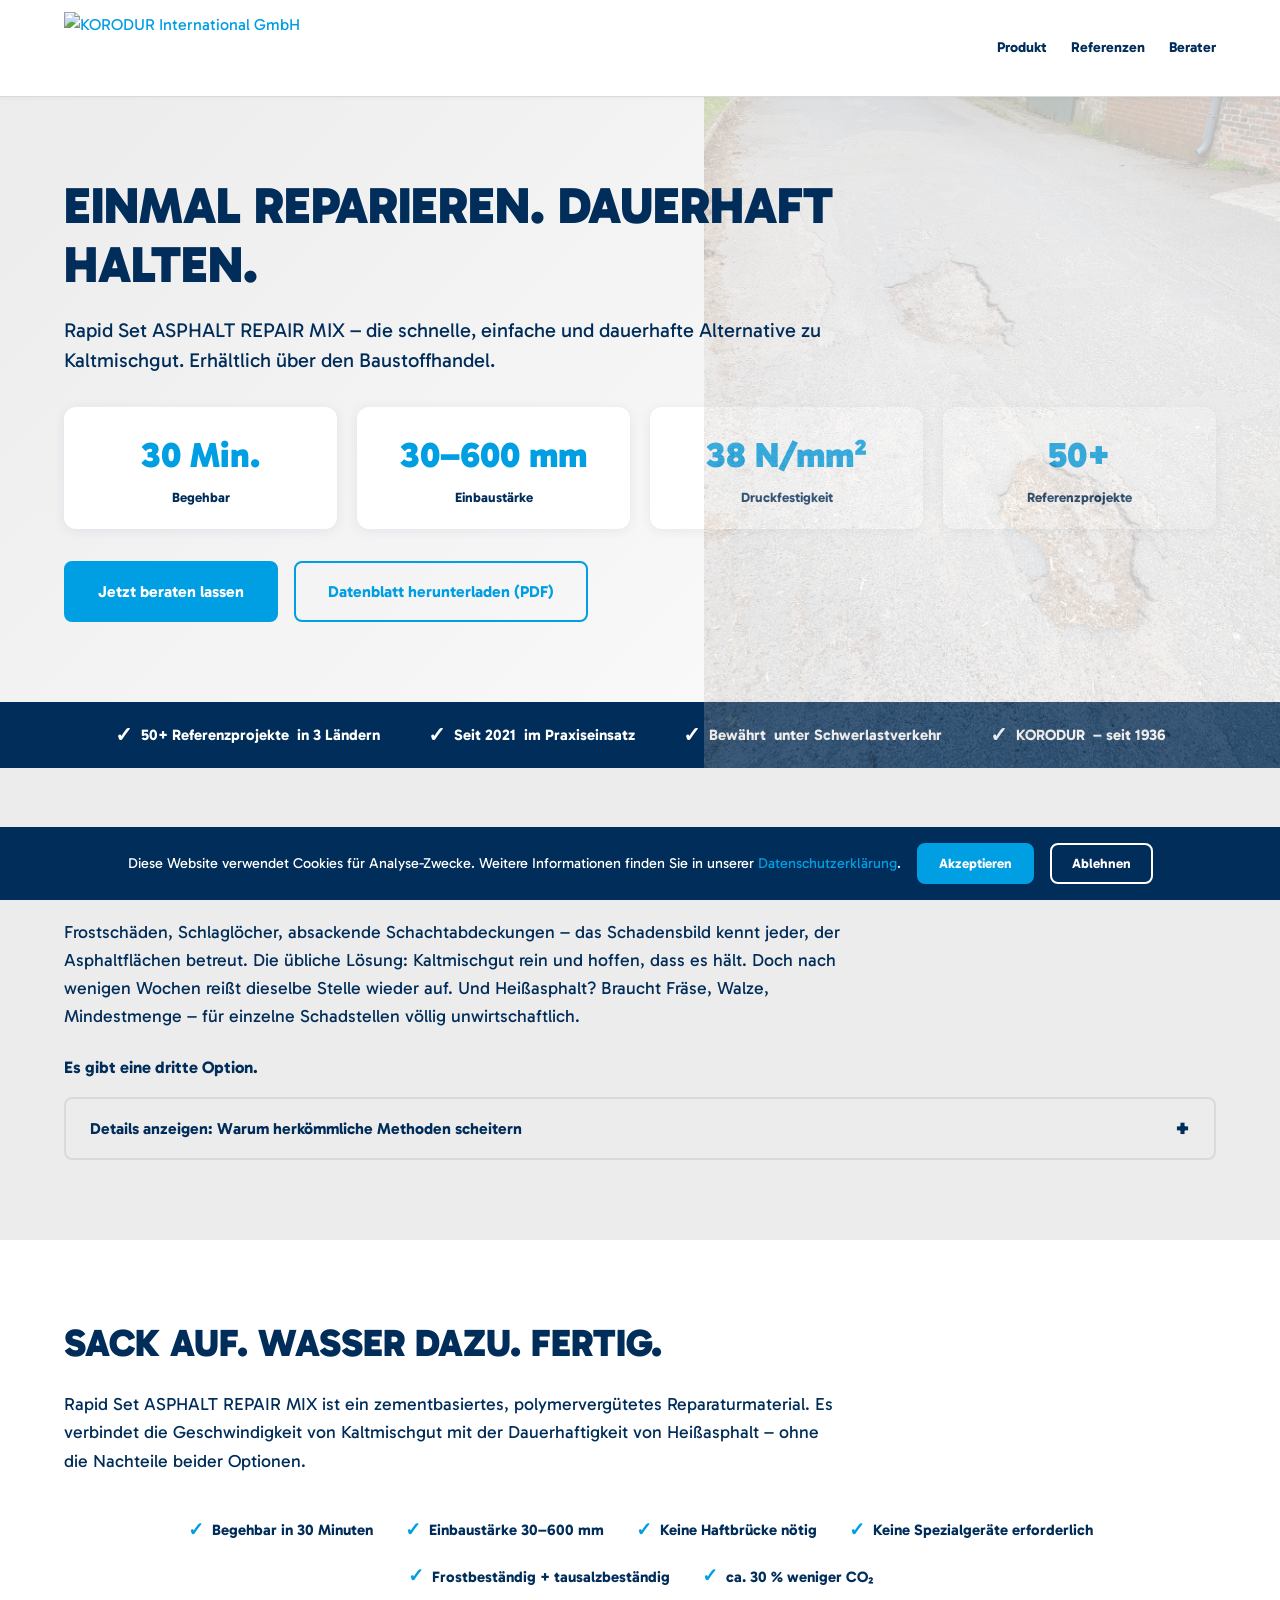
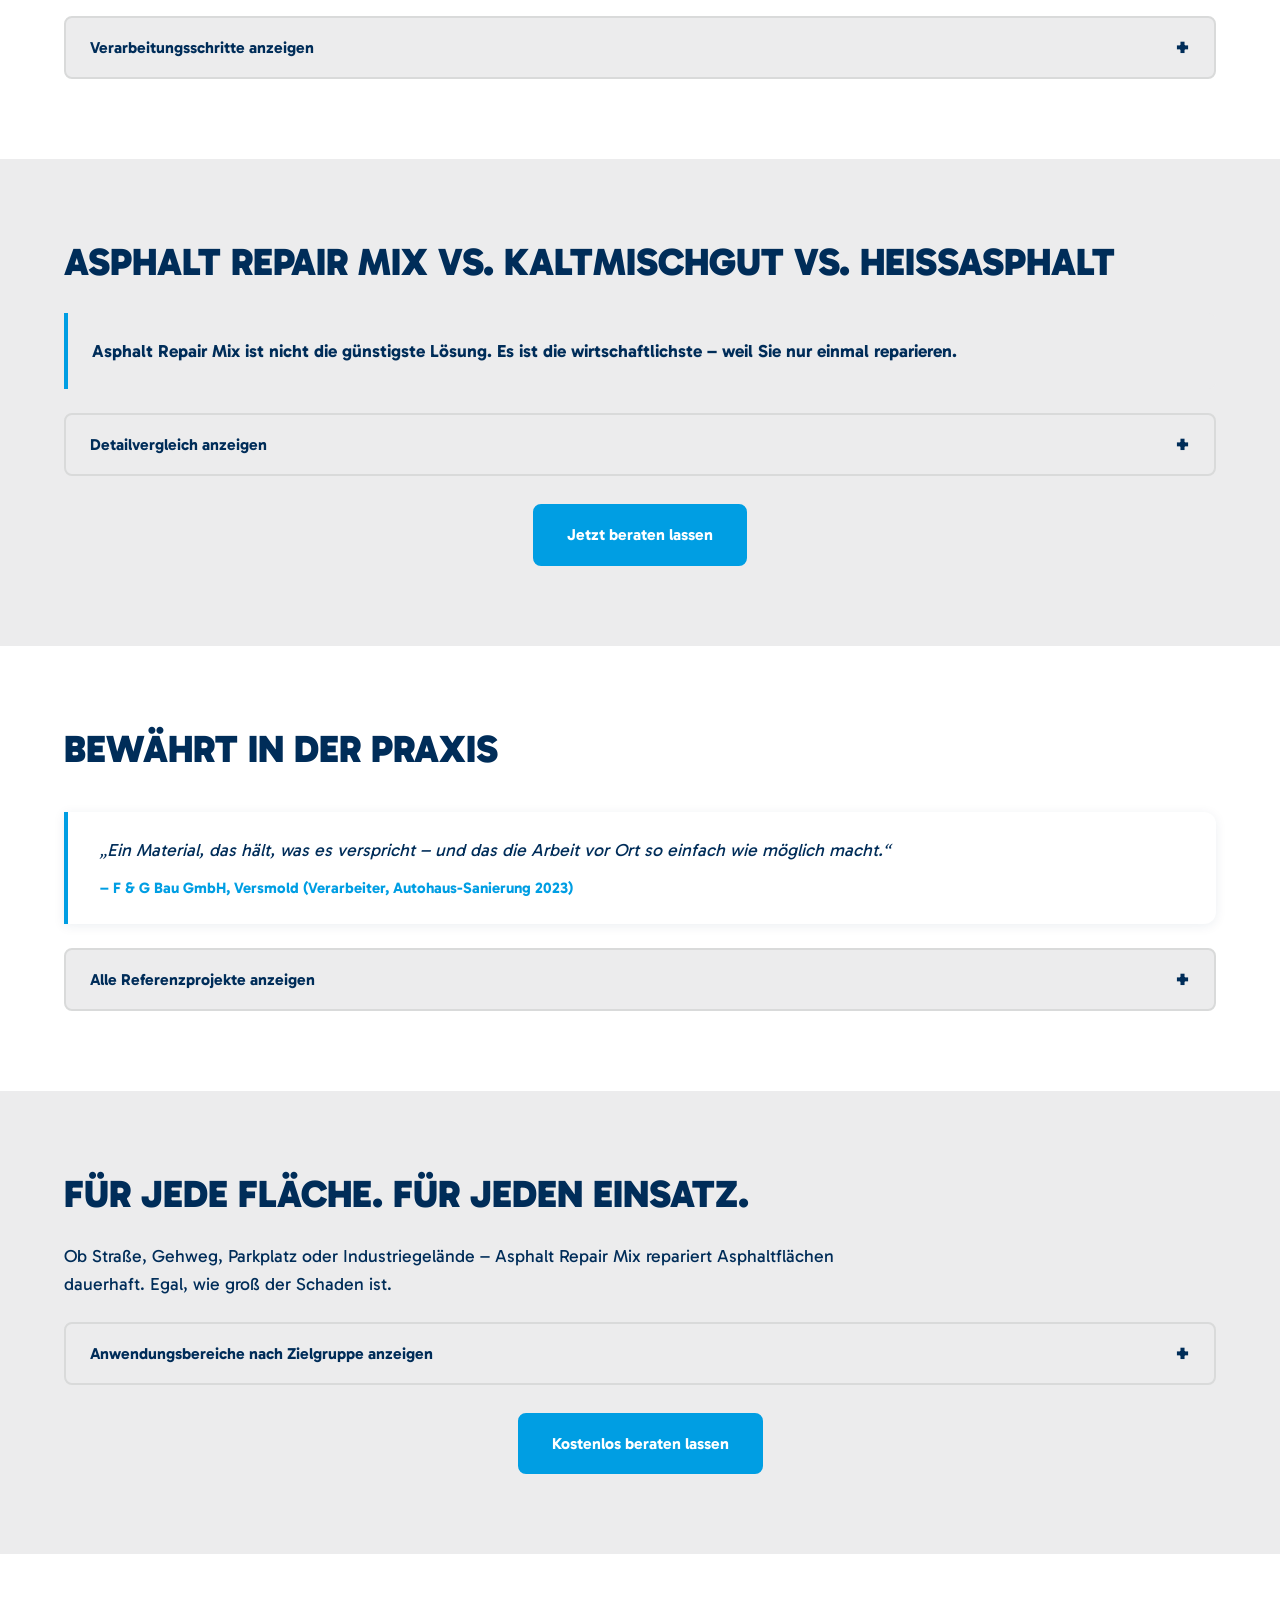
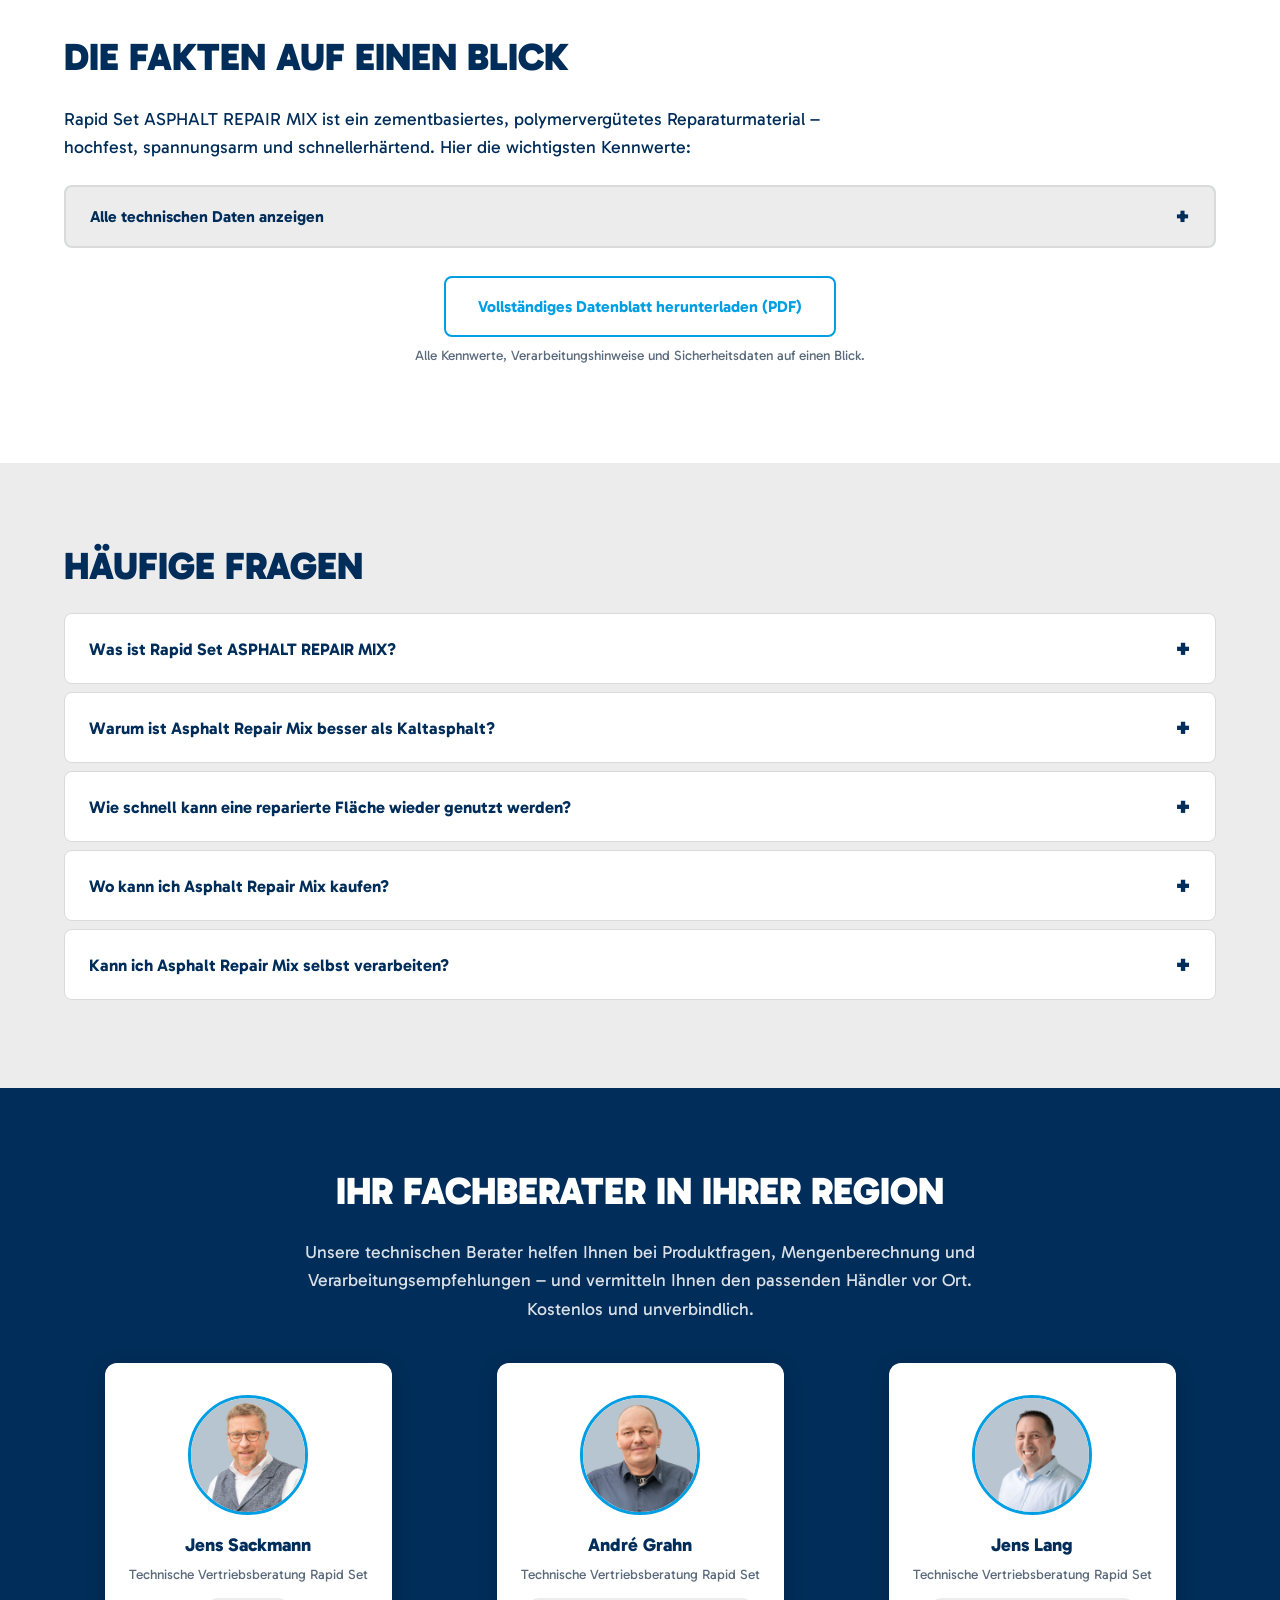
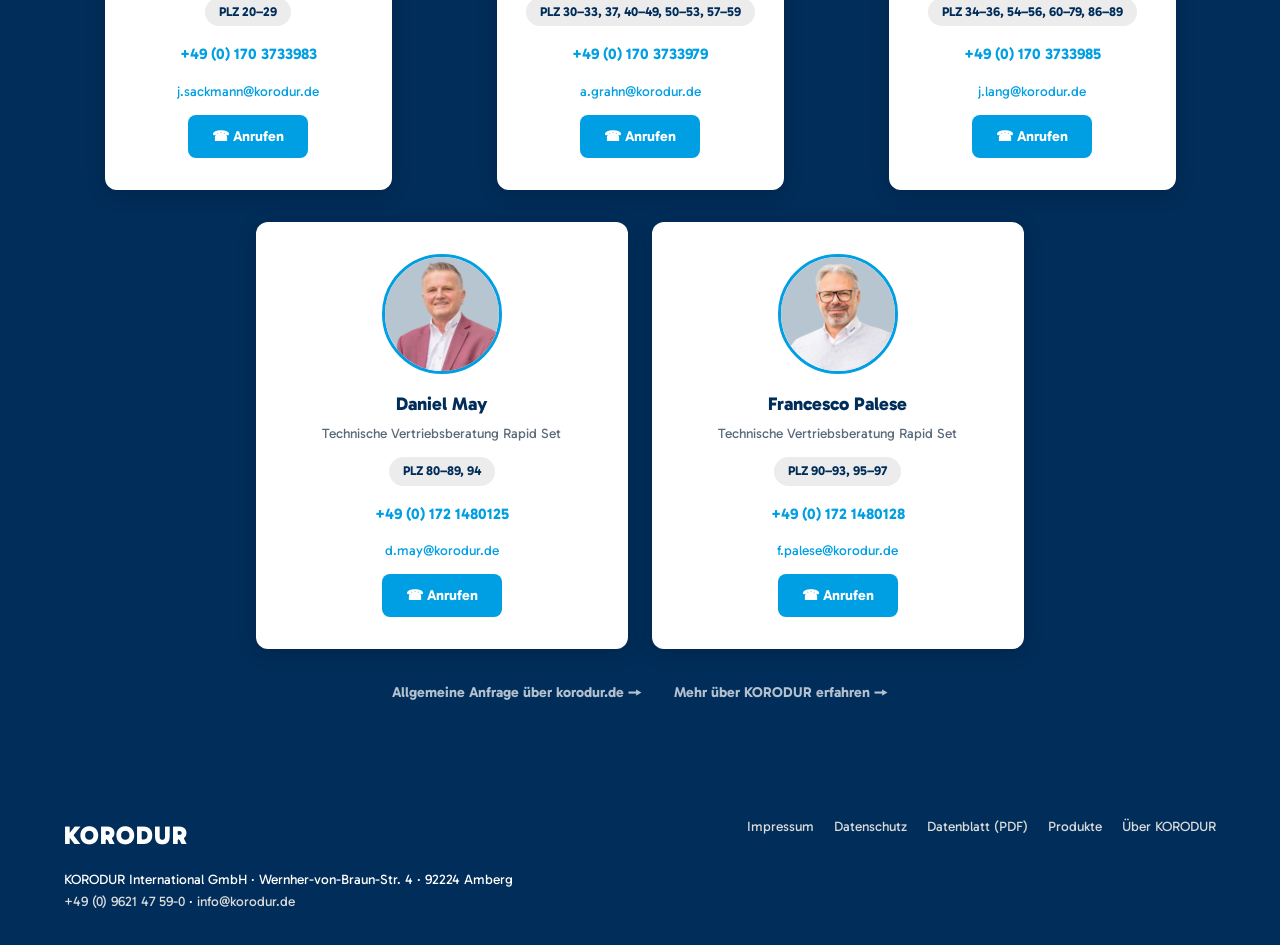
==== commit f54455ee: "Vergleichstabelle: Mindestmenge entfernt, Lieferform vereinheitlicht - Zeile "Mindestmenge" aus Desk" ====
--- a/projekte/korodur-asphalt-repair-mix/landing-page/index.html
+++ b/projekte/korodur-asphalt-repair-mix/landing-page/index.html
@@ -3,19 +3,19 @@
 <head>
 <meta charset="UTF-8">
 <meta name="viewport" content="width=device-width, initial-scale=1.0">
-<title>Asphaltreparatur dauerhaft | Fr&uuml;hjahrsaktion 24 Sack geschenkt | Rapid Set ARM</title>
-<meta name="description" content="Rapid Set ARM: Dauerhafte Asphaltreparatur in 30 Min. Fr&uuml;hjahrsaktion: 2 Paletten kaufen, 24 Sack geschenkt. Jetzt Aktionsangebot sichern.">
+<title>Rapid Set ASPHALT REPAIR MIX | Dauerhafte Asphaltreparatur</title>
+<meta name="description" content="Rapid Set ASPHALT REPAIR MIX: Dauerhafte Asphaltreparatur in 30 Min. begehbar. Kein Kaltasphalt, keine Fr&auml;se, keine Haftbr&uuml;cke. Alle Fakten, Referenzen und pers&ouml;nliche Fachberatung.">
 <meta name="robots" content="index, follow">
 <link rel="canonical" href="https://www.korodur.de/asphaltreparatur-rapid-set/">
-<meta property="og:title" content="Asphaltreparatur dauerhaft | Fr&uuml;hjahrsaktion 24 Sack geschenkt | Rapid Set ARM">
-<meta property="og:description" content="Dauerhafte Asphaltreparatur ohne Hei&szlig;asphalt. Fr&uuml;hjahrsaktion: 2 Paletten kaufen, 24 Sack geschenkt. Bis Ende M&auml;rz 2026.">
+<meta property="og:title" content="Rapid Set ASPHALT REPAIR MIX | Dauerhafte Asphaltreparatur">
+<meta property="og:description" content="Dauerhafte Asphaltreparatur ohne Hei&szlig;asphalt und Spezialger&auml;te. Begehbar nach 30 Min., belastbar nach 1 Std. Alle Fakten, Referenzen und pers&ouml;nliche Fachberatung.">
 <meta property="og:type" content="product">
 <meta property="og:url" content="https://www.korodur.de/asphaltreparatur-rapid-set/">
 <meta property="og:locale" content="de_DE">
 <meta property="og:site_name" content="KORODUR">
 <meta name="twitter:card" content="summary_large_image">
-<meta name="twitter:title" content="Asphaltreparatur dauerhaft | Fr&uuml;hjahrsaktion 24 Sack geschenkt | Rapid Set ARM">
-<meta name="twitter:description" content="Dauerhafte Asphaltreparatur ohne Hei&szlig;asphalt. Fr&uuml;hjahrsaktion: 2 Paletten kaufen, 24 Sack geschenkt. Bis Ende M&auml;rz 2026.">
+<meta name="twitter:title" content="Rapid Set ASPHALT REPAIR MIX | Dauerhafte Asphaltreparatur">
+<meta name="twitter:description" content="Dauerhafte Asphaltreparatur ohne Hei&szlig;asphalt und Spezialger&auml;te. Begehbar nach 30 Min., belastbar nach 1 Std. Alle Fakten, Referenzen und pers&ouml;nliche Fachberatung.">
 <link rel="preconnect" href="https://fonts.googleapis.com">
 <link rel="preconnect" href="https://fonts.gstatic.com" crossorigin>
 <link rel="preload" as="style" href="https://fonts.googleapis.com/css2?family=Gabarito:wght@400;700;800;900&display=swap">
@@ -27,7 +27,7 @@
   "@context": "https://schema.org",
   "@type": "Product",
   "name": "Rapid Set ASPHALT REPAIR MIX",
-  "description": "Zementbasiertes, polymerverguetetes Reparaturmaterial fuer alle Asphaltflaechen. Dauerhafte Alternative zu Kaltmischgut und Heissasphalt - begehbar nach 30 Minuten, belastbar nach ca. 1 Stunde. Einbaustaerke 30-600 mm.",
+  "description": "Zementbasiertes, polymerverguetetes Reparaturmaterial fuer alle Asphaltflaechen. Dauerhafte Alternative zu Kaltmischgut und Heissasphalt - begehbar nach 30 Minuten, belastbar nach ca. 1 Stunde. Einbaustaerke 30-600 mm. Erhaeltlich ueber den Baustoffhandel.",
   "brand": {
     "@type": "Brand",
     "name": "Rapid Set"
@@ -54,11 +54,12 @@
     {"@type": "PropertyValue", "name": "Verarbeitungstemperatur", "value": "5 \u00b0C bis 30 \u00b0C"},
     {"@type": "PropertyValue", "name": "CO\u2082-Reduktion", "value": "ca. 30 % weniger CO\u2082 als herkoemmlicher Portlandzement"}
   ],
+  "image": "https://www.korodur.de/assets/images/rapid-set-asphalt-repair-mix.jpg",
   "url": "https://www.korodur.de/asphaltreparatur-rapid-set/"
 }
 </script>
 
-<!-- Schema: FAQPage -->
+<!-- Schema: FAQPage (5 Fragen, v2) -->
 <script type="application/ld+json">
 {
   "@context": "https://schema.org",
@@ -69,71 +70,39 @@
       "name": "Was ist Rapid Set ASPHALT REPAIR MIX?",
       "acceptedAnswer": {
         "@type": "Answer",
-        "text": "Rapid Set ASPHALT REPAIR MIX (ARM) ist ein zementbasiertes, polymerverguetetes Reparaturmaterial fuer alle Asphaltflaechen. Es vereint die Geschwindigkeit von Kaltmischgut mit der Dauerhaftigkeit von Heissasphalt - begehbar nach 30 Minuten, voll belastbar nach ca. 1 Stunde. Einbaustaerke von 30 bis 600 mm."
+        "text": "Rapid Set ASPHALT REPAIR MIX ist ein zementbasiertes, polymerverguetetes Reparaturmaterial fuer alle Asphaltflaechen. Es vereint die Geschwindigkeit von Kaltmischgut mit der Dauerhaftigkeit von Heissasphalt - begehbar nach 30 Minuten, voll belastbar nach ca. 1 Stunde. Einbaustaerke von 30 bis 600 mm."
       }
     },
     {
       "@type": "Question",
-      "name": "Warum ist Rapid Set ARM besser als Kaltasphalt?",
+      "name": "Warum ist Asphalt Repair Mix besser als Kaltasphalt?",
       "acceptedAnswer": {
         "@type": "Answer",
-        "text": "Kaltasphalt (Kaltmischgut) ist eine temporaere Loesung, die oft nach wenigen Wochen wieder aufreisst. Rapid Set ARM ist mineralisch und erreicht eine Druckfestigkeit von ca. 38 N/mm\u00b2. Es ist frostbestaendig, tausalzbestaendig und bietet eine dauerhafte Reparatur - ohne die typischen Nacharbeiten, die bei Kaltmischgut noetig werden."
+        "text": "Kaltasphalt (Kaltmischgut) ist eine temporaere Loesung, die oft nach wenigen Wochen wieder aufreisst. Asphalt Repair Mix ist mineralisch und erreicht eine Druckfestigkeit von ca. 38 N/mm\u00b2. Es ist frostbestaendig, tausalzbestaendig und bietet eine dauerhafte Reparatur - ohne die typischen Nacharbeiten, die bei Kaltmischgut noetig werden."
       }
     },
     {
       "@type": "Question",
-      "name": "Wie schnell kann eine mit ARM reparierte Fl\u00e4che wieder genutzt werden?",
+      "name": "Wie schnell kann eine reparierte Flaeche wieder genutzt werden?",
       "acceptedAnswer": {
         "@type": "Answer",
-        "text": "Rapid Set ARM ist bereits nach ca. 30 Minuten begehbar und nach ca. 1 Stunde voll belastbar - auch fuer Fahrzeugverkehr. Das ist deutlich schneller als Heissasphalt, der Abkuehlzeit und Maschinen benoetigt, und zuverlaessiger als Kaltmischgut."
+        "text": "Asphalt Repair Mix ist nach ca. 30 Minuten begehbar und nach ca. 1 Stunde voll belastbar - auch fuer Fahrzeugverkehr und Schwerlast. Das ist deutlich schneller als Heissasphalt und zuverlaessiger als Kaltmischgut."
       }
     },
     {
       "@type": "Question",
-      "name": "Brauche ich eine Haftbr\u00fccke oder spezielle Grundierung?",
+      "name": "Wo kann ich Asphalt Repair Mix kaufen?",
       "acceptedAnswer": {
         "@type": "Answer",
-        "text": "Nein. Rapid Set ARM haftet exzellent ohne Haftbruecke oder Primer auf dem vorhandenen Untergrund. Die Schadstelle muss lediglich sauber, tragfaehig und vorgenaeesst sein. Das spart Zeit und Material auf der Baustelle."
+        "text": "Asphalt Repair Mix ist ueber den Baustoffhandel erhaeltlich. Fragen Sie Ihren Haendler nach Verfuegbarkeit und Konditionen. Fuer technische Fragen, Mengenberechnung oder Grossprojekte stehen Ihnen unsere Fachberater direkt zur Verfuegung."
       }
     },
     {
       "@type": "Question",
-      "name": "Welche Schichtdicken kann ich mit ARM einbauen?",
+      "name": "Kann ich Asphalt Repair Mix selbst verarbeiten?",
       "acceptedAnswer": {
         "@type": "Answer",
-        "text": "Rapid Set ARM kann in Schichtdicken von 30 bis 600 mm eingebaut werden. Das reicht von flachen Oberflaechenschaeden ueber tiefe Schlagloecher bis hin zur Reparatur von Schachtabdeckungen und Rinneneinlaeufen. Das Material ist auch pumpfaehig und kann horizontal sowie vertikal eingesetzt werden."
-      }
-    },
-    {
-      "@type": "Question",
-      "name": "Kann ARM auch bei niedrigen Temperaturen verarbeitet werden?",
-      "acceptedAnswer": {
-        "@type": "Answer",
-        "text": "Ja. Rapid Set ARM kann bei Temperaturen von 5 \u00b0C bis 30 \u00b0C verarbeitet werden. Das macht es besonders geeignet fuer Reparaturen im Fruehjahr nach der Frostperiode, wenn die meisten Schlagloecher und Frostschaeden auftreten."
-      }
-    },
-    {
-      "@type": "Question",
-      "name": "Wie nachhaltig ist Rapid Set ASPHALT REPAIR MIX?",
-      "acceptedAnswer": {
-        "@type": "Answer",
-        "text": "Rapid Set ARM verursacht ca. 30 % weniger CO\u2082 als herkoemmlicher Portlandzement. Zudem wird recyceltes Zuschlagmaterial eingesetzt und der Einsatz von Primaeerrohstoffen reduziert. Da ARM-Reparaturen dauerhaft halten, entfallen wiederholte Reparatureinsaetze mit entsprechendem Material- und Energieaufwand."
-      }
-    },
-    {
-      "@type": "Question",
-      "name": "Wie funktioniert die Fr\u00fchjahrsaktion?",
-      "acceptedAnswer": {
-        "@type": "Answer",
-        "text": "Die Fruehjahrsaktion laeuft bis Ende Maerz 2026: Wenn Sie 2 Paletten Rapid Set ASPHALT REPAIR MIX kaufen (2 x 48 Sack), erhalten Sie 24 Sack geschenkt dazu. Das Angebot ist pro Kunde einmalig einloesbar."
-      }
-    },
-    {
-      "@type": "Question",
-      "name": "Wo kann ich Rapid Set ARM bestellen?",
-      "acceptedAnswer": {
-        "@type": "Answer",
-        "text": "Rapid Set ASPHALT REPAIR MIX ist direkt ueber KORODUR International GmbH erhaeltlich. Kontaktieren Sie uns fuer ein individuelles Angebot per Formular oder telefonisch unter +49 (0) 9621 47 59-0."
+        "text": "Ja. Asphalt Repair Mix ist fuer die einfache Verarbeitung konzipiert - auch ohne Fachpersonal. Material aus dem 25-kg-Sack mit ca. 3,8 Liter Wasser mischen, in die vorbereitete Schadstelle einfuellen, verdichten, fertig. Keine Haftbruecke, keine Spezialwerkzeuge erforderlich."
       }
     }
   ]
@@ -212,24 +181,19 @@
 .micro-copy { font-size: .85rem; color: #5a6a7a; margin-top: 8px; }
 .section-intro { font-size: 1.1rem; max-width: 780px; margin-bottom: 24px; }
 
-/* ===== AKTIONS-BADGE ===== */
-.aktions-badge { background: var(--secondary); color: var(--white); padding: 20px 28px; border-radius: var(--card-radius); margin: 28px 0 8px; display: inline-block; text-align: center; box-shadow: 0 4px 20px rgba(0,158,227,.25); }
-.aktions-badge .badge-label { display: block; font-weight: 900; font-size: .85rem; letter-spacing: .08em; text-transform: uppercase; margin-bottom: 6px; opacity: .9; }
-.aktions-badge .badge-offer { display: block; font-size: 1.3rem; font-weight: 700; margin-bottom: 4px; }
-.aktions-badge .badge-deadline { display: block; font-size: .9rem; font-weight: 700; opacity: .85; }
-
 /* ===== HEADER ===== */
 header { background: var(--white); border-bottom: 1px solid var(--mid-gray); padding: 12px 0; position: sticky; top: 0; z-index: 800; box-shadow: 0 1px 4px rgba(0,0,0,.04); }
 header .container { display: flex; align-items: center; justify-content: space-between; }
+header nav { display: flex; align-items: center; }
 header nav a { color: var(--text); font-weight: 700; font-size: .9rem; margin-left: 24px; }
 header nav a:hover { color: var(--secondary); }
 .logo { display: flex; align-items: center; }
-.logo img { height: 56px; width: auto; }
+.logo img { height: 72px; width: auto; }
 .mobile-menu-btn { display: none; background: none; border: none; font-size: 1.6rem; cursor: pointer; color: var(--text); padding: 4px; }
 
 /* ===== HERO ===== */
 #hero { padding: var(--section-pad-d) 0 0; background: linear-gradient(135deg, var(--light-gray) 0%, var(--white) 100%); position: relative; overflow: hidden; }
-#hero::before { content: ""; position: absolute; top: 0; right: 0; bottom: 0; width: 45%; background: url("../../../assets/arm-schaden-schlagloecher.jpg") center/cover no-repeat; opacity: .12; pointer-events: none; }
+#hero::before { content: ""; position: absolute; top: 0; right: 0; bottom: 0; width: 45%; background: url("../../../assets/arm-schaden-schlagloecher.jpg") center/cover no-repeat; opacity: .28; pointer-events: none; }
 .hero-content { max-width: 800px; position: relative; z-index: 1; }
 .hero-sub { font-size: clamp(1rem, 2vw, 1.25rem); font-weight: 400; margin: 20px 0 32px; line-height: 1.5; }
 .key-figures { display: grid; grid-template-columns: repeat(4, 1fr); gap: 20px; margin: 32px 0; }
@@ -243,6 +207,36 @@
 .mini-trust .container { display: flex; justify-content: center; flex-wrap: wrap; gap: 24px 48px; }
 .mini-trust-item { font-weight: 700; font-size: .95rem; display: flex; align-items: center; gap: 8px; white-space: nowrap; }
 .mini-trust-item .icon { font-size: 1.3rem; }
+
+/* ===== SECTION TOGGLE (Short-Version Pattern) ===== */
+.section-toggle {
+  width: 100%;
+  padding: 16px 24px;
+  font-family: var(--font);
+  font-weight: 700;
+  font-size: 1rem;
+  background: var(--light-gray);
+  border: 2px solid var(--mid-gray);
+  border-radius: var(--radius);
+  cursor: pointer;
+  text-align: left;
+  display: flex;
+  justify-content: space-between;
+  align-items: center;
+  color: var(--text);
+  transition: background .2s, border-color .2s;
+  margin-top: 16px;
+}
+.section-toggle:hover { border-color: var(--secondary); }
+.section-toggle .toggle-icon { font-size: 1.4rem; font-weight: 900; }
+.section-toggle-content {
+  max-height: 0;
+  overflow: hidden;
+  transition: max-height .5s ease;
+}
+/* Toggle on dark backgrounds */
+.bg-dark .section-toggle { background: rgba(255,255,255,.1); border-color: rgba(255,255,255,.25); color: var(--white); }
+.bg-dark .section-toggle:hover { border-color: var(--secondary); }
 
 /* ===== PROBLEM ===== */
 .problem-cards { display: grid; grid-template-columns: repeat(3, 1fr); gap: 24px; margin: 32px 0; }
@@ -278,13 +272,15 @@
 .comparison-cards { display: none; }
 .comp-card { background: var(--white); border-radius: var(--card-radius); box-shadow: var(--shadow); padding: 20px; margin-bottom: 16px; }
 .comp-card .criteria { font-weight: 800; font-size: .9rem; text-transform: uppercase; color: #5a6a7a; margin-bottom: 12px; }
-.comp-card .values { display: grid; grid-template-columns: 1fr 1fr 1fr; gap: 12px; }
-.comp-card .val-label { font-size: .75rem; font-weight: 700; text-transform: uppercase; color: #5a6a7a; margin-bottom: 2px; }
+.comp-card .values { display: grid; grid-template-columns: 1fr; gap: 12px; }
+.comp-card .val-item { display: flex; justify-content: space-between; align-items: baseline; padding: 6px 0; border-bottom: 1px solid var(--light-gray); }
+.comp-card .val-item:last-child { border-bottom: none; }
+.comp-card .val-label { font-size: .8rem; font-weight: 700; text-transform: uppercase; color: #5a6a7a; }
 .comp-card .val-arm { font-weight: 700; color: var(--secondary); font-size: 1.05rem; }
 .comp-card .val-other { color: var(--text); font-size: .95rem; }
 
 /* ===== REFERENCE PROJECTS ===== */
-.ref-grid { display: grid; grid-template-columns: repeat(3, 1fr); gap: 24px; margin: 32px 0; }
+.ref-grid { display: grid; grid-template-columns: repeat(2, 1fr); gap: 24px; margin: 32px 0; }
 .ref-card { background: var(--white); border-radius: var(--card-radius); box-shadow: var(--shadow); overflow: hidden; transition: transform .2s; }
 .ref-card:hover { transform: translateY(-4px); }
 .ref-card-img { width: 100%; height: 220px; object-fit: cover; background: var(--mid-gray); }
@@ -344,71 +340,43 @@
 .faq-answer { max-height: 0; overflow: hidden; transition: max-height .4s ease; }
 .faq-answer-inner { padding: 20px 24px; line-height: 1.7; }
 
-/* ===== CTA / FORM ===== */
-.form-steps-visual { display: flex; justify-content: center; gap: 40px; margin: 32px 0; flex-wrap: wrap; }
-.form-step-item { text-align: center; flex: 0 1 200px; }
-.step-circle { width: 56px; height: 56px; border-radius: 50%; background: var(--secondary); color: var(--white); font-size: 1.4rem; font-weight: 900; display: flex; align-items: center; justify-content: center; margin: 0 auto 12px; }
-.form-step-item p { font-weight: 700; font-size: .95rem; }
-.form-wrapper { max-width: 640px; margin: 32px auto 0; background: var(--white); padding: 40px 32px; border-radius: var(--card-radius); box-shadow: 0 4px 24px rgba(0,45,89,.1); }
-.progress-bar { display: flex; gap: 8px; margin-bottom: 28px; }
-.progress-step { flex: 1; height: 6px; border-radius: 3px; background: var(--mid-gray); transition: background .3s; }
-.progress-step.active { background: var(--secondary); }
-.progress-label { text-align: center; font-weight: 700; font-size: .9rem; margin-bottom: 20px; color: var(--secondary); }
-.form-step { display: none; }
-.form-step.active { display: block; }
-.form-group { margin-bottom: 20px; }
-.form-group label { display: block; font-weight: 700; font-size: .95rem; margin-bottom: 6px; }
-.form-group select, .form-group input, .form-group textarea { width: 100%; padding: 12px 16px; font-family: var(--font); font-size: 1rem; border: 2px solid var(--mid-gray); border-radius: var(--radius); transition: border-color .2s; background: var(--white); color: var(--text); }
-.form-group select:focus, .form-group input:focus, .form-group textarea:focus { outline: none; border-color: var(--secondary); }
-.form-group .error-msg { color: #d32f2f; font-size: .85rem; margin-top: 4px; display: none; }
-.form-group.has-error .error-msg { display: block; }
-.form-group.has-error input, .form-group.has-error select { border-color: #d32f2f; }
-.form-nav { display: flex; gap: 12px; margin-top: 24px; }
-.form-nav .btn { flex: 1; }
-.details-toggle { font-weight: 700; color: var(--secondary); cursor: pointer; display: flex; align-items: center; gap: 6px; margin-bottom: 16px; background: none; border: none; font-family: var(--font); font-size: .95rem; }
-.details-toggle::after { content: "+"; font-weight: 900; font-size: 1.2rem; }
-.details-toggle.open::after { content: "\2212"; }
-.extra-fields { max-height: 0; overflow: hidden; transition: max-height .4s ease; }
-.form-trust-list { margin-top: 24px; }
-.form-trust-list li { display: flex; align-items: center; gap: 8px; font-size: .9rem; color: #5a6a7a; margin-bottom: 8px; list-style: none; }
-.form-trust-list .t-icon { color: var(--secondary); font-weight: 900; }
-.form-success { display: none; text-align: center; padding: 40px 20px; }
-.form-success h3 { color: var(--secondary); font-size: 1.4rem; margin-bottom: 12px; }
-.form-consent { display: flex; align-items: flex-start; gap: 8px; margin-top: 16px; font-size: .85rem; }
-.form-consent input[type="checkbox"] { margin-top: 4px; min-width: 18px; min-height: 18px; }
-.contact-info { margin-top: 40px; text-align: center; }
-.contact-info h3 { margin-bottom: 8px; }
-.contact-info a { color: var(--secondary); font-weight: 700; }
-.secondary-ctas { text-align: center; margin-top: 32px; }
-.secondary-ctas p { font-size: .95rem; margin-bottom: 8px; }
+/* ===== KONTAKT (dezent) ===== */
+.kontakt-box { max-width: 640px; margin: 0 auto; text-align: center; }
+.kontakt-box .kontakt-details { margin-top: 24px; font-size: 1rem; }
+.kontakt-box .kontakt-details a { font-weight: 700; }
+
+/* ===== TECHNIK LAYOUT ===== */
+.technik-layout { display: grid; grid-template-columns: 1fr 1fr; gap: 32px; align-items: start; margin: 24px 0; }
+.technik-table-col { overflow-x: auto; }
+.technik-image-col { position: sticky; top: 100px; }
+
+/* ===== BERATER ===== */
+.berater-grid { display: grid; grid-template-columns: repeat(3, 1fr); gap: 24px; margin: 40px 0 32px; justify-items: center; }
+.berater-grid-row2 { display: grid; grid-template-columns: repeat(2, 1fr); gap: 24px; max-width: 66.666%; margin: 0 auto 32px; }
+.berater-card { background: var(--white); border-radius: var(--card-radius); box-shadow: 0 4px 20px rgba(0,0,0,.15); padding: 32px 24px; text-align: center; color: var(--text); transition: transform .2s; }
+.berater-card:hover { transform: translateY(-4px); }
+.berater-img { width: 120px; height: 120px; border-radius: 50%; object-fit: cover; border: 3px solid var(--secondary); margin: 0 auto 16px; display: block; background: var(--light-gray); }
+.berater-name { font-weight: 800; font-size: 1.15rem; margin-bottom: 4px; color: var(--text); }
+.berater-title { font-size: .85rem; color: #5a6a7a; margin-bottom: 12px; }
+.berater-plz { display: inline-block; font-size: .8rem; font-weight: 700; background: var(--light-gray); color: var(--text); padding: 4px 14px; border-radius: 20px; margin-bottom: 16px; }
+.berater-contact { font-size: .95rem; margin-bottom: 12px; }
+.berater-contact a { color: var(--secondary); font-weight: 700; }
+.berater-btn { display: inline-block; font-family: var(--font); font-weight: 700; font-size: .9rem; padding: 10px 24px; border-radius: var(--radius); background: var(--cta); color: var(--white); border: none; cursor: pointer; transition: background .2s, transform .1s; text-decoration: none; }
+.berater-btn:hover { background: #007bb5; text-decoration: none; transform: translateY(-1px); }
+.berater-fallback { text-align: center; margin-top: 24px; font-size: .95rem; color: rgba(255,255,255,.8); }
+.berater-links { text-align: center; margin-top: 20px; display: flex; justify-content: center; gap: 32px; flex-wrap: wrap; }
+.berater-links a { color: rgba(255,255,255,.7); font-size: .9rem; font-weight: 700; }
+.berater-links a:hover { color: var(--white); }
+.bg-dark h2, .bg-dark .section-intro { color: var(--white); }
 
 /* ===== FOOTER ===== */
-footer { background: var(--primary); color: var(--white); padding: 24px 0; }
+footer { background: var(--primary); color: var(--white); padding: 32px 0; }
 footer a { color: var(--mid-gray); }
 footer a:hover { color: var(--white); }
 .footer-compact { display: flex; justify-content: space-between; align-items: flex-start; gap: 40px; }
+.footer-brand { font-family: var(--font); font-weight: 900; font-size: 1.6rem; letter-spacing: .04em; color: var(--white); margin-bottom: 12px; text-transform: uppercase; }
 .footer-left p { font-size: .85rem; margin: 0; line-height: 1.6; }
-.footer-right { display: flex; gap: 20px; flex-wrap: wrap; font-size: .85rem; }
-/* CTA BOX */
-.cta-box { max-width: 560px; margin: 0 auto; text-align: center; padding: 40px 32px; background: var(--light-gray); border-radius: var(--card-radius); }
-.btn-lg { padding: 20px 40px; font-size: 1.15rem; }
-.cta-box-divider { display: flex; align-items: center; gap: 16px; margin: 28px 0; color: #5a6a7a; font-size: .9rem; }
-.cta-box-divider::before, .cta-box-divider::after { content: ""; flex: 1; height: 1px; background: var(--mid-gray); }
-/* BEFORE/AFTER GRID */
-.before-after { margin: 40px 0; }
-.ba-grid { display: grid; grid-template-columns: repeat(4, 1fr); gap: 16px; }
-.ba-item { position: relative; border-radius: var(--card-radius); overflow: hidden; box-shadow: var(--shadow); }
-.ba-item img { width: 100%; height: 200px; object-fit: cover; display: block; }
-.ba-label { position: absolute; bottom: 0; left: 0; right: 0; background: linear-gradient(transparent, rgba(0,45,89,.85)); color: var(--white); font-weight: 700; font-size: .85rem; padding: 24px 12px 10px; text-align: center; }
-/* TECHNIK LAYOUT */
-.technik-layout { display: grid; grid-template-columns: 1fr 1fr; gap: 32px; align-items: start; margin: 24px 0; }
-.technik-table-col { overflow-x: auto; }
-.technik-image-col { position: sticky; top: 100px; }
-
-/* ===== STICKY CTA (Mobile) ===== */
-.sticky-cta { position: fixed; bottom: 0; left: 0; right: 0; background: var(--white); box-shadow: 0 -2px 12px rgba(0,0,0,.12); padding: 10px 16px; z-index: 900; display: none; align-items: center; justify-content: center; gap: 12px; max-height: 60px; }
-.sticky-cta .btn { flex: 1; max-width: 320px; padding: 12px 24px; font-size: .95rem; }
-.sticky-cta .btn-pdf-small { flex: 0 0 auto; padding: 12px 16px; font-size: .85rem; }
+.footer-right { display: flex; gap: 20px; flex-wrap: wrap; font-size: .85rem; align-items: flex-start; }
 
 /* ===== COOKIE ===== */
 .cookie-banner { position: fixed; bottom: 0; left: 0; right: 0; background: var(--primary); color: var(--white); padding: 16px 24px; z-index: 1000; display: none; align-items: center; justify-content: center; gap: 16px; flex-wrap: wrap; font-size: .9rem; }
@@ -432,32 +400,33 @@
   .steps-process { grid-template-columns: 1fr; gap: 32px; }
   .footer-compact { flex-direction: column; gap: 20px; }
   .footer-right { justify-content: flex-start; }
-  .cta-box { padding: 28px 20px; }
   .zielgruppen-tabs { display: none; }
   .zielgruppen-accordion { display: block; }
-  #aktion .container > div:last-child { grid-template-columns: 1fr !important; }
   .comparison-table { display: none; }
   .comparison-cards { display: block; }
+  .berater-grid, .berater-grid-row2 { grid-template-columns: 1fr; max-width: 100%; }
+  .berater-card { display: flex; align-items: center; text-align: left; padding: 20px; gap: 20px; }
+  .berater-img { width: 80px; height: 80px; margin: 0; flex-shrink: 0; }
+  .berater-card-info { flex: 1; }
+  .berater-plz { margin-bottom: 12px; }
+  .berater-btn { width: 100%; text-align: center; margin-top: 4px; }
   .hero-ctas .btn { width: 100%; }
-  header nav a { margin-left: 16px; font-size: .8rem; }
+  header nav { display: none; position: absolute; top: 100%; left: 0; right: 0; background: var(--white); padding: 16px 24px; box-shadow: 0 4px 12px rgba(0,0,0,.1); flex-direction: column; z-index: 900; }
+  header nav.open { display: flex; }
+  header nav a { margin: 8px 0; margin-left: 0; font-size: 1rem; }
+  .mobile-menu-btn { display: block; }
+  .logo img { height: 56px; }
   .technik-layout { grid-template-columns: 1fr; }
-  .ba-grid { grid-template-columns: repeat(2, 1fr); }
   .mini-trust .container { gap: 16px 24px; }
   .mini-trust-item { font-size: .85rem; }
   .mini-trust { margin-top: var(--section-pad-m); }
   .benefits-bar { gap: 12px 20px; }
-  .form-steps-visual { gap: 20px; }
-  .secondary-ctas .btn { width: 100%; margin-bottom: 8px; }
 }
 @media (max-width: 480px) {
   .key-figures { grid-template-columns: 1fr 1fr; gap: 12px; }
-  .form-steps-visual { flex-direction: column; align-items: center; }
   .benefits-bar { flex-direction: column; align-items: flex-start; }
-  .ba-grid { grid-template-columns: 1fr 1fr; }
-  #hero::before { width: 100%; opacity: .08; }
+  #hero::before { width: 100%; opacity: .15; }
 }
-body.sticky-cta-visible { padding-bottom: 70px; }
-.sticky-cta-visible .sticky-cta { display: flex; }
 </style>
 </head>
 <body>
@@ -465,12 +434,12 @@
 <!-- ==================== HEADER ==================== -->
 <header>
 <div class="container">
-<a href="https://www.korodur.de/" class="logo"><img src="../../../assets/korodur-logo.png" alt="KORODUR International GmbH" height="56"></a>
+<a href="https://www.korodur.de/" class="logo"><img src="../../../assets/korodur-logo.png" alt="KORODUR International GmbH" height="72"></a>
+<button class="mobile-menu-btn" aria-label="Men&uuml; &ouml;ffnen">&#9776;</button>
 <nav aria-label="Hauptnavigation">
 <a href="#loesung">Produkt</a>
 <a href="#referenzen">Referenzen</a>
-<a href="#aktion" style="color:var(--secondary);font-weight:900;">Aktion</a>
-<a href="#kontakt">Kontakt</a>
+<a href="#berater">Berater</a>
 </nav>
 </div>
 </header>
@@ -479,13 +448,8 @@
 <section id="hero" class="bg-white">
 <div class="container">
 <div class="hero-content">
-<h1>Frostsch&auml;den? Einmal reparieren. Dauerhaft halten.</h1>
-<p class="hero-sub">Rapid Set ASPHALT REPAIR MIX &ndash; die schnelle, einfache und dauerhafte Alternative zu Kaltmischgut. Jetzt testen mit <strong>24&nbsp;Sack geschenkt.</strong></p>
-</div>
-<div class="aktions-badge">
-<span class="badge-label">FR&Uuml;HJAHRSAKTION 2026</span>
-<span class="badge-offer">2 Paletten kaufen &rarr; <strong>24 Sack geschenkt</strong></span>
-<span class="badge-deadline">Nur bis Ende M&auml;rz 2026</span>
+<h1>Einmal reparieren. Dauerhaft halten.</h1>
+<p class="hero-sub">Rapid Set ASPHALT REPAIR MIX &ndash; die schnelle, einfache und dauerhafte Alternative zu Kaltmischgut. Erh&auml;ltlich &uuml;ber den Baustoffhandel.</p>
 </div>
 <div class="key-figures">
 <div class="key-figure"><span class="number">30 Min.</span><span class="label">Begehbar</span></div>
@@ -494,16 +458,15 @@
 <div class="key-figure"><span class="number">50+</span><span class="label">Referenzprojekte</span></div>
 </div>
 <div class="hero-ctas">
-<a href="https://www.korodur.de/kontakt/" class="btn btn-primary" target="_blank" rel="noopener">Jetzt Aktionsangebot sichern</a>
+<a href="#berater" class="btn btn-primary">Jetzt beraten lassen</a>
 <a href="https://www.korodur.de/wp-content/uploads/Asphalt-Repair-Mix_de.pdf" class="btn btn-ghost" target="_blank" rel="noopener">Datenblatt herunterladen (PDF)</a>
 </div>
-<p class="micro-copy">Aktion g&uuml;ltig bis Ende M&auml;rz 2026.</p>
-</div>
-
-<!-- Mini Trust Bar INSIDE Hero (CRO Quick Win #1) -->
+</div>
+
+<!-- Mini Trust Bar INSIDE Hero -->
 <div class="mini-trust">
 <div class="container">
-<span class="mini-trust-item"><span class="icon">&#10003;</span> <strong>50+ Referenzprojekte</strong> weltweit</span>
+<span class="mini-trust-item"><span class="icon">&#10003;</span> <strong>50+ Referenzprojekte</strong> in 3 L&auml;ndern</span>
 <span class="mini-trust-item"><span class="icon">&#10003;</span> <strong>Seit 2021</strong> im Praxiseinsatz</span>
 <span class="mini-trust-item"><span class="icon">&#10003;</span> <strong>Bew&auml;hrt</strong> unter Schwerlastverkehr</span>
 <span class="mini-trust-item"><span class="icon">&#10003;</span> <strong>KORODUR</strong> &ndash; seit 1936</span>
@@ -514,15 +477,19 @@
 <!-- ==================== PROBLEM ==================== -->
 <section id="problem" class="bg-gray">
 <div class="container">
-<h2>Jedes Jahr dieselbe Stelle flicken? Das muss nicht sein.</h2>
-<p class="section-intro">Frostsch&auml;den im Fr&uuml;hjahr. Schlagl&ouml;cher im Sommer. Absackungen im Herbst. Und jedes Mal dasselbe Ergebnis: Kaltmischgut rein, hoffen, dass es h&auml;lt &ndash; und nach wenigen Wochen von vorne anfangen. Das kostet Zeit, Geld und Nerven. Und Hei&szlig;asphalt? Lohnt sich erst ab einer ganzen Stra&szlig;e.</p>
-<p class="section-intro" style="font-weight:700;">Es gibt eine bessere L&ouml;sung.</p>
-
+<h2>Warum Kaltmischgut nicht reicht</h2>
+<p class="section-intro">Frostsch&auml;den, Schlagl&ouml;cher, absackende Schachtabdeckungen &ndash; das Schadensbild kennt jeder, der Asphaltfl&auml;chen betreut. Die &uuml;bliche L&ouml;sung: Kaltmischgut rein und hoffen, dass es h&auml;lt. Doch nach wenigen Wochen rei&szlig;t dieselbe Stelle wieder auf. Und Hei&szlig;asphalt? Braucht Fr&auml;se, Walze, Mindestmenge &ndash; f&uuml;r einzelne Schadstellen v&ouml;llig unwirtschaftlich.</p>
+<p style="font-weight:700;font-size:1.05rem;">Es gibt eine dritte Option.</p>
+
+<button class="section-toggle" aria-expanded="false">
+  Details anzeigen: Warum herk&ouml;mmliche Methoden scheitern <span class="toggle-icon">+</span>
+</button>
+<div class="section-toggle-content">
 <div class="problem-cards">
 <div class="problem-card">
 <span class="card-icon">&#9888;</span>
 <h3>Schnell drin &ndash; schnell wieder drau&szlig;en</h3>
-<p>Kaltasphalt ist die beliebteste Notl&ouml;sung. Und genau das ist das Problem: Nach wenigen Wochen rei&szlig;t die Stelle wieder auf. Dreimal im Jahr dieselbe Reparatur &ndash; das ist keine L&ouml;sung, das ist Geldverbrennung.</p>
+<p>Kaltasphalt ist die beliebteste Notl&ouml;sung. Und genau das ist das Problem: Nach wenigen Wochen rei&szlig;t die Stelle wieder auf. Mehrfach im Jahr dieselbe Reparatur &ndash; das ist keine L&ouml;sung, das ist Geldverbrennung.</p>
 </div>
 <div class="problem-card">
 <span class="card-icon">&#9201;</span>
@@ -536,38 +503,16 @@
 </div>
 </div>
 
-<div class="section-bridge">Die g&uuml;nstigste Reparatur ist die, die Sie nur einmal machen m&uuml;ssen. Rapid Set ASPHALT REPAIR MIX vereint die Einfachheit von Kaltmischgut mit der Dauerhaftigkeit von Hei&szlig;asphalt.</div>
+<div class="section-bridge">Rapid Set Asphalt Repair Mix ist kein Asphalt. Es ist ein mineralischer Reparaturm&ouml;rtel, der aussieht wie Asphalt &ndash; sich aber einfacher verarbeiten l&auml;sst und dauerhaft h&auml;lt.</div>
+</div>
 </div>
 </section>
 
-<!-- ==================== L&Ouml;SUNG / SO FUNKTIONIERT'S ==================== -->
+<!-- ==================== LOESUNG / SO FUNKTIONIERT'S ==================== -->
 <section id="loesung" class="bg-white">
 <div class="container">
 <h2>Sack auf. Wasser dazu. Fertig.</h2>
-<p class="section-intro">Rapid Set ASPHALT REPAIR MIX ist kein Asphalt. Es ist ein zementbasiertes, polymerverg&uuml;tetes Reparaturmaterial, das aussieht wie Asphalt &ndash; sich aber einfacher verarbeiten l&auml;sst und dauerhaft h&auml;lt. So geht&rsquo;s:</p>
-
-<div class="steps-process">
-<div class="step-card">
-<div class="step-number">1</div>
-<h3>Vorbereiten</h3>
-<p>Losen Belag entfernen, Kanten sauber anschneiden, Schadstelle vorn&auml;ssen. Keine Haftbr&uuml;cke, kein Primer n&ouml;tig.</p>
-</div>
-<div class="step-card">
-<div class="step-number">2</div>
-<h3>Anmischen</h3>
-<p>25-kg-Sack &ouml;ffnen, ca. 3,8 Liter Wasser zugeben, mit R&uuml;hrquirl mischen bis die Masse homogen ist.</p>
-</div>
-<div class="step-card">
-<div class="step-number">3</div>
-<h3>Einbauen</h3>
-<p>Material in die Schadstelle einf&uuml;llen, abziehen und leicht verdichten. Auch pumpf&auml;hig &ndash; f&uuml;r gr&ouml;&szlig;ere Fl&auml;chen oder vertikale Anwendungen.</p>
-</div>
-<div class="step-card">
-<div class="step-number">4</div>
-<h3>Befahrbar</h3>
-<p>Nach 30 Minuten begehbar. Nach ca. 1 Stunde voll belastbar &ndash; auch f&uuml;r Fahrzeugverkehr. Nachbehandlung nur mit Wasser.</p>
-</div>
-</div>
+<p class="section-intro">Rapid Set ASPHALT REPAIR MIX ist ein zementbasiertes, polymerverg&uuml;tetes Reparaturmaterial. Es verbindet die Geschwindigkeit von Kaltmischgut mit der Dauerhaftigkeit von Hei&szlig;asphalt &ndash; ohne die Nachteile beider Optionen.</p>
 
 <div class="benefits-bar">
 <span class="benefit-item"><span class="b-icon">&#10003;</span> Begehbar in 30 Minuten</span>
@@ -578,9 +523,32 @@
 <span class="benefit-item"><span class="b-icon">&#10003;</span> ca. 30 % weniger CO&#8322;</span>
 </div>
 
-<div style="text-align:center;">
-<a href="https://www.korodur.de/kontakt/" class="btn btn-primary" target="_blank" rel="noopener">Jetzt Aktionsangebot sichern</a>
-<p class="micro-copy">Wir beraten Sie, welche Menge Sie f&uuml;r Ihre Fl&auml;che ben&ouml;tigen.</p>
+<button class="section-toggle" aria-expanded="false">
+  Verarbeitungsschritte anzeigen <span class="toggle-icon">+</span>
+</button>
+<div class="section-toggle-content">
+<div class="steps-process">
+<div class="step-card">
+<div class="step-number">1</div>
+<h3>Vorbereiten</h3>
+<p>Losen Belag entfernen, Kanten sauber anschneiden, Schadstelle vorn&auml;ssen. Keine Haftbr&uuml;cke, kein Primer n&ouml;tig.</p>
+</div>
+<div class="step-card">
+<div class="step-number">2</div>
+<h3>Anmischen</h3>
+<p>25-kg-Sack &ouml;ffnen, ca. 3,8 Liter Wasser zugeben, mit R&uuml;hrquirl mischen bis die Masse homogen ist.</p>
+</div>
+<div class="step-card">
+<div class="step-number">3</div>
+<h3>Einbauen</h3>
+<p>Material in die Schadstelle einf&uuml;llen, abziehen und leicht verdichten. Auch pumpf&auml;hig &ndash; f&uuml;r gr&ouml;&szlig;ere Fl&auml;chen oder vertikale Anwendungen.</p>
+</div>
+<div class="step-card">
+<div class="step-number">4</div>
+<h3>Befahrbar</h3>
+<p>Nach 30 Minuten begehbar. Nach ca. 1 Stunde voll belastbar &ndash; auch f&uuml;r Fahrzeugverkehr. Nachbehandlung nur mit Wasser.</p>
+</div>
+</div>
 </div>
 </div>
 </section>
@@ -588,21 +556,25 @@
 <!-- ==================== DREIFACH-VERGLEICH ==================== -->
 <section id="vergleich" class="bg-gray">
 <div class="container">
-<h2>ARM vs. Kaltmischgut vs. Hei&szlig;asphalt &ndash; der ehrliche Vergleich</h2>
-<p class="section-intro">ARM ist nicht die g&uuml;nstigste L&ouml;sung. Es ist die wirtschaftlichste &ndash; weil Sie nur einmal reparieren.</p>
-
+<h2>Asphalt Repair Mix vs. Kaltmischgut vs. Hei&szlig;asphalt</h2>
+<div class="comparison-summary">Asphalt Repair Mix ist nicht die g&uuml;nstigste L&ouml;sung. Es ist die wirtschaftlichste &ndash; weil Sie nur einmal reparieren.</div>
+
+<button class="section-toggle" aria-expanded="false">
+  Detailvergleich anzeigen <span class="toggle-icon">+</span>
+</button>
+<div class="section-toggle-content">
 <!-- Desktop Table -->
-<table class="comparison-table" aria-label="Vergleich Rapid Set ARM, Kaltmischgut und Hei&szlig;asphalt">
+<table class="comparison-table" aria-label="Vergleich Asphalt Repair Mix, Kaltmischgut und Hei&szlig;asphalt">
 <thead>
-<tr><th>Kriterium</th><th>Rapid Set ARM</th><th>Kaltmischgut</th><th>Hei&szlig;asphalt</th></tr>
+<tr><th>Kriterium</th><th>Asphalt Repair Mix</th><th>Kaltmischgut</th><th>Hei&szlig;asphalt</th></tr>
 </thead>
 <tbody>
 <tr><td>Begehbar nach</td><td>30 Minuten</td><td>Sofort (aber instabil)</td><td>30&ndash;60 Minuten</td></tr>
 <tr><td>Belastbar nach</td><td>ca. 1 Stunde</td><td>Sofort (eingeschr&auml;nkt)</td><td>1&ndash;2 Stunden</td></tr>
-<tr><td>Haltbarkeit</td><td>Dauerhaft (38 N/mm&sup2;)</td><td>Wochen bis Monate</td><td>Dauerhaft</td></tr>
+<tr><td>Haltbarkeit</td><td>Dauerhaft</td><td>Wochen bis Monate</td><td>Dauerhaft</td></tr>
 <tr><td>Spezialger&auml;te</td><td>Nein</td><td>Nein</td><td>Ja (Fr&auml;se, Walze, Kocher)</td></tr>
 <tr><td>Haftbr&uuml;cke n&ouml;tig</td><td>Nein</td><td>Teilweise</td><td>Nein</td></tr>
-<tr><td>Mindestmenge</td><td>1 Sack (25 kg)</td><td>1 Sack</td><td>Mehrere Tonnen</td></tr>
+<tr><td>Lieferform</td><td>Sackweise</td><td>Sackweise</td><td>Tonnenweise</td></tr>
 <tr><td>Einbaust&auml;rke</td><td>30&ndash;600 mm</td><td>20&ndash;50 mm</td><td>30&ndash;100+ mm</td></tr>
 <tr><td>Frostbest&auml;ndig</td><td>Ja</td><td>Eingeschr&auml;nkt</td><td>Ja</td></tr>
 <tr><td>CO&#8322;-Bilanz</td><td>30 % weniger CO&#8322;</td><td>k. A.</td><td>Hoch (Energieverbrauch)</td></tr>
@@ -612,24 +584,22 @@
 
 <!-- Mobile Cards -->
 <div class="comparison-cards">
-<div class="comp-card"><div class="criteria">Begehbar nach</div><div class="values"><div><div class="val-label">Rapid Set ARM</div><div class="val-arm">30 Minuten</div></div><div><div class="val-label">Kaltmischgut</div><div class="val-other">Sofort (instabil)</div></div><div><div class="val-label">Hei&szlig;asphalt</div><div class="val-other">30&ndash;60 Min.</div></div></div></div>
-<div class="comp-card"><div class="criteria">Belastbar nach</div><div class="values"><div><div class="val-label">Rapid Set ARM</div><div class="val-arm">ca. 1 Stunde</div></div><div><div class="val-label">Kaltmischgut</div><div class="val-other">Sofort (eingeschr.)</div></div><div><div class="val-label">Hei&szlig;asphalt</div><div class="val-other">1&ndash;2 Stunden</div></div></div></div>
-<div class="comp-card"><div class="criteria">Haltbarkeit</div><div class="values"><div><div class="val-label">Rapid Set ARM</div><div class="val-arm">Dauerhaft (38 N/mm&sup2;)</div></div><div><div class="val-label">Kaltmischgut</div><div class="val-other">Wochen bis Monate</div></div><div><div class="val-label">Hei&szlig;asphalt</div><div class="val-other">Dauerhaft</div></div></div></div>
-<div class="comp-card"><div class="criteria">Spezialger&auml;te</div><div class="values"><div><div class="val-label">Rapid Set ARM</div><div class="val-arm">Nein</div></div><div><div class="val-label">Kaltmischgut</div><div class="val-other">Nein</div></div><div><div class="val-label">Hei&szlig;asphalt</div><div class="val-other">Ja</div></div></div></div>
-<div class="comp-card"><div class="criteria">Haftbr&uuml;cke n&ouml;tig</div><div class="values"><div><div class="val-label">Rapid Set ARM</div><div class="val-arm">Nein</div></div><div><div class="val-label">Kaltmischgut</div><div class="val-other">Teilweise</div></div><div><div class="val-label">Hei&szlig;asphalt</div><div class="val-other">Nein</div></div></div></div>
-<div class="comp-card"><div class="criteria">Mindestmenge</div><div class="values"><div><div class="val-label">Rapid Set ARM</div><div class="val-arm">1 Sack (25 kg)</div></div><div><div class="val-label">Kaltmischgut</div><div class="val-other">1 Sack</div></div><div><div class="val-label">Hei&szlig;asphalt</div><div class="val-other">Mehrere Tonnen</div></div></div></div>
-<div class="comp-card"><div class="criteria">Einbaust&auml;rke</div><div class="values"><div><div class="val-label">Rapid Set ARM</div><div class="val-arm">30&ndash;600 mm</div></div><div><div class="val-label">Kaltmischgut</div><div class="val-other">20&ndash;50 mm</div></div><div><div class="val-label">Hei&szlig;asphalt</div><div class="val-other">30&ndash;100+ mm</div></div></div></div>
-<div class="comp-card"><div class="criteria">Frostbest&auml;ndig</div><div class="values"><div><div class="val-label">Rapid Set ARM</div><div class="val-arm">Ja</div></div><div><div class="val-label">Kaltmischgut</div><div class="val-other">Eingeschr&auml;nkt</div></div><div><div class="val-label">Hei&szlig;asphalt</div><div class="val-other">Ja</div></div></div></div>
-<div class="comp-card"><div class="criteria">CO&#8322;-Bilanz</div><div class="values"><div><div class="val-label">Rapid Set ARM</div><div class="val-arm">30 % weniger</div></div><div><div class="val-label">Kaltmischgut</div><div class="val-other">k. A.</div></div><div><div class="val-label">Hei&szlig;asphalt</div><div class="val-other">Hoch</div></div></div></div>
-<div class="comp-card"><div class="criteria">Gesamtkosten (Lebenszyklus)</div><div class="values"><div><div class="val-label">Rapid Set ARM</div><div class="val-arm">Mittel</div></div><div><div class="val-label">Kaltmischgut</div><div class="val-other">Hoch (Wiederholung)</div></div><div><div class="val-label">Hei&szlig;asphalt</div><div class="val-other">Hoch (Einmal)</div></div></div></div>
-</div>
-
-<div class="comparison-summary">Rapid Set ARM vereint die Einfachheit von Kaltmischgut mit der Dauerhaftigkeit von Hei&szlig;asphalt &ndash; ohne die Nachteile beider Optionen. Kein Bitumen, keine Spezialger&auml;te, keine Haftbr&uuml;cke. Einbauen, fertig, h&auml;lt.</div>
-
-<!-- CTA after comparison (CRO Quick Win #2) -->
-<div style="text-align:center;">
-<a href="https://www.korodur.de/kontakt/" class="btn btn-primary" target="_blank" rel="noopener">Jetzt Aktionsangebot sichern</a>
-<p class="micro-copy">Die wirtschaftlichere L&ouml;sung f&uuml;r Ihr Projekt.</p>
+<div class="comp-card"><div class="criteria">Begehbar nach</div><div class="values"><div class="val-item"><span class="val-label">Asphalt Repair Mix</span><span class="val-arm">30 Minuten</span></div><div class="val-item"><span class="val-label">Kaltmischgut</span><span class="val-other">Sofort (instabil)</span></div><div class="val-item"><span class="val-label">Hei&szlig;asphalt</span><span class="val-other">30&ndash;60 Min.</span></div></div></div>
+<div class="comp-card"><div class="criteria">Belastbar nach</div><div class="values"><div class="val-item"><span class="val-label">Asphalt Repair Mix</span><span class="val-arm">ca. 1 Stunde</span></div><div class="val-item"><span class="val-label">Kaltmischgut</span><span class="val-other">Sofort (eingeschr.)</span></div><div class="val-item"><span class="val-label">Hei&szlig;asphalt</span><span class="val-other">1&ndash;2 Stunden</span></div></div></div>
+<div class="comp-card"><div class="criteria">Haltbarkeit</div><div class="values"><div class="val-item"><span class="val-label">Asphalt Repair Mix</span><span class="val-arm">Dauerhaft</span></div><div class="val-item"><span class="val-label">Kaltmischgut</span><span class="val-other">Wochen bis Monate</span></div><div class="val-item"><span class="val-label">Hei&szlig;asphalt</span><span class="val-other">Dauerhaft</span></div></div></div>
+<div class="comp-card"><div class="criteria">Spezialger&auml;te</div><div class="values"><div class="val-item"><span class="val-label">Asphalt Repair Mix</span><span class="val-arm">Nein</span></div><div class="val-item"><span class="val-label">Kaltmischgut</span><span class="val-other">Nein</span></div><div class="val-item"><span class="val-label">Hei&szlig;asphalt</span><span class="val-other">Ja</span></div></div></div>
+<div class="comp-card"><div class="criteria">Haftbr&uuml;cke n&ouml;tig</div><div class="values"><div class="val-item"><span class="val-label">Asphalt Repair Mix</span><span class="val-arm">Nein</span></div><div class="val-item"><span class="val-label">Kaltmischgut</span><span class="val-other">Teilweise</span></div><div class="val-item"><span class="val-label">Hei&szlig;asphalt</span><span class="val-other">Nein</span></div></div></div>
+<div class="comp-card"><div class="criteria">Lieferform</div><div class="values"><div class="val-item"><span class="val-label">Asphalt Repair Mix</span><span class="val-arm">Sackweise</span></div><div class="val-item"><span class="val-label">Kaltmischgut</span><span class="val-other">Sackweise</span></div><div class="val-item"><span class="val-label">Hei&szlig;asphalt</span><span class="val-other">Tonnenweise</span></div></div></div>
+<div class="comp-card"><div class="criteria">Einbaust&auml;rke</div><div class="values"><div class="val-item"><span class="val-label">Asphalt Repair Mix</span><span class="val-arm">30&ndash;600 mm</span></div><div class="val-item"><span class="val-label">Kaltmischgut</span><span class="val-other">20&ndash;50 mm</span></div><div class="val-item"><span class="val-label">Hei&szlig;asphalt</span><span class="val-other">30&ndash;100+ mm</span></div></div></div>
+<div class="comp-card"><div class="criteria">Frostbest&auml;ndig</div><div class="values"><div class="val-item"><span class="val-label">Asphalt Repair Mix</span><span class="val-arm">Ja</span></div><div class="val-item"><span class="val-label">Kaltmischgut</span><span class="val-other">Eingeschr&auml;nkt</span></div><div class="val-item"><span class="val-label">Hei&szlig;asphalt</span><span class="val-other">Ja</span></div></div></div>
+<div class="comp-card"><div class="criteria">CO&#8322;-Bilanz</div><div class="values"><div class="val-item"><span class="val-label">Asphalt Repair Mix</span><span class="val-arm">30 % weniger</span></div><div class="val-item"><span class="val-label">Kaltmischgut</span><span class="val-other">k. A.</span></div><div class="val-item"><span class="val-label">Hei&szlig;asphalt</span><span class="val-other">Hoch</span></div></div></div>
+<div class="comp-card"><div class="criteria">Gesamtkosten (Lebenszyklus)</div><div class="values"><div class="val-item"><span class="val-label">Asphalt Repair Mix</span><span class="val-arm">Mittel</span></div><div class="val-item"><span class="val-label">Kaltmischgut</span><span class="val-other">Hoch (Wiederholung)</span></div><div class="val-item"><span class="val-label">Hei&szlig;asphalt</span><span class="val-other">Hoch (Einmal)</span></div></div></div>
+</div>
+
+<div class="comparison-summary" style="margin-top:24px;">Asphalt Repair Mix vereint die Einfachheit von Kaltmischgut mit der Dauerhaftigkeit von Hei&szlig;asphalt &ndash; ohne die Nachteile beider Optionen. Kein Bitumen, keine Spezialger&auml;te, keine Haftbr&uuml;cke. Einbauen, fertig, h&auml;lt.</div>
+</div>
+<div style="text-align:center;margin-top:28px;">
+<a href="#berater" class="btn btn-primary">Jetzt beraten lassen</a>
 </div>
 </div>
 </section>
@@ -638,67 +608,71 @@
 <section id="referenzen" class="bg-white">
 <div class="container">
 <h2>Bew&auml;hrt in der Praxis</h2>
-<p class="section-intro">&Uuml;ber 50 Projekte weltweit. Von 2021 bis heute. Rapid Set ARM h&auml;lt &ndash; und wir k&ouml;nnen es beweisen.</p>
-
+
+<blockquote class="testimonial">
+&bdquo;Ein Material, das h&auml;lt, was es verspricht &ndash; und das die Arbeit vor Ort so einfach wie m&ouml;glich macht.&ldquo;
+<cite>&ndash; F &amp; G Bau GmbH, Versmold (Verarbeiter, Autohaus-Sanierung 2023)</cite>
+</blockquote>
+
+<button class="section-toggle" aria-expanded="false">
+  Alle Referenzprojekte anzeigen <span class="toggle-icon">+</span>
+</button>
+<div class="section-toggle-content">
 <div class="ref-grid">
-<!-- Referenz 1: Autohaus Versmold -->
+<!-- Referenz 1: Lagerflaeche Dieckmann (Pionierprojekt) -->
 <div class="ref-card">
-<img src="../../../assets/arm-ergebnis-weitwinkel.jpg" alt="Reparierte Zufahrt Autohaus Versmold mit Rapid Set ASPHALT REPAIR MIX &ndash; mehrere Stellen dauerhaft saniert" class="ref-card-img" loading="lazy">
+<img src="../../../assets/arm-ergebnis-weitwinkel.jpg" alt="Sanierte Lagerfl&auml;che Stra&szlig;enbau Dieckmann Versmold mit Asphalt Repair Mix" class="ref-card-img" loading="lazy">
 <div class="ref-card-body">
-<span class="ref-card-badge">Autohaus / Gewerbe</span>
-<span class="ref-card-badge">2022</span>
-<span class="ref-card-highlight">Nachkontrolle Okt. 2023: Alles intakt</span>
-<h3>Autohaus Versmold &ndash; Zufahrt und Hoffl&auml;che</h3>
-<p class="ref-card-meta">Ort: Versmold, Deutschland &middot; Verarbeiter: F &amp; G Bau GmbH</p>
-<p>Die Zufahrt und Hoffl&auml;che eines Autohauses in Versmold waren durch Schlagl&ouml;cher und Frostsch&auml;den stark besch&auml;digt. Im April 2022 wurden s&auml;mtliche Schadstellen mit Rapid Set ARM saniert &ndash; in einem Arbeitstag. Nachkontrolle im Oktober 2023: Alle Stellen intakt, trotz t&auml;glichem Fahrzeugverkehr.</p>
+<span class="ref-card-badge">Stra&szlig;enbau</span>
+<span class="ref-card-badge">2021</span>
+<span class="ref-card-highlight">Pionierprojekt</span>
+<h3>Lagerfl&auml;che Dieckmann, Versmold</h3>
+<p class="ref-card-meta">Ort: Versmold, Deutschland &middot; Verarbeiter: Dieckmann + KORODUR-Anwendungstechniker</p>
+<p>Das erste Referenzprojekt: Die Lagerfl&auml;che von Stra&szlig;enbau Dieckmann musste h&ouml;chsten Belastungen durch LKW und Bagger standhalten. Asphalt Repair Mix wurde gemeinsam mit KORODUR-Anwendungstechnikern eingebaut &ndash; mit hervorragender Best&auml;ndigkeit unter Schwerlastverkehr.</p>
+<a href="https://www.korodur.de/en/references/lagerflaeche-strassenbau-dieckmann-versmold/" target="_blank" rel="noopener">Referenzprojekt ansehen &rarr;</a>
 </div>
 </div>
 
 <!-- Referenz 2: Linnenbecker -->
 <div class="ref-card">
-<img src="../../../assets/arm-frisch-fertig-glatt.jpg" alt="Frisch reparierte Fl&auml;che Au&szlig;enlager Linnenbecker Bad Oeynhausen mit Rapid Set ARM" class="ref-card-img" loading="lazy">
+<img src="../../../assets/arm-frisch-fertig-glatt.jpg" alt="Frisch reparierte Fl&auml;che Au&szlig;enlager Linnenbecker Bad Oeynhausen mit Asphalt Repair Mix" class="ref-card-img" loading="lazy">
 <div class="ref-card-body">
 <span class="ref-card-badge">Baufachhandel</span>
 <span class="ref-card-badge">2022</span>
-<h3>Linnenbecker, Bad Oeynhausen &ndash; Au&szlig;enlager unter LKW-Verkehr</h3>
+<h3>Linnenbecker, Bad Oeynhausen &ndash; Au&szlig;enlager</h3>
 <p class="ref-card-meta">Ort: Bad Oeynhausen, Deutschland</p>
-<p>Auf dem Au&szlig;enlager des Baufachh&auml;ndlers Linnenbecker wurde im Mai 2022 eine Testfl&auml;che mit ARM angelegt &ndash; unter st&auml;ndigem LKW- und Staplerverkehr. Ergebnis: Hervorragende Best&auml;ndigkeit auch unter h&ouml;chster Beanspruchung.</p>
+<p>Auf dem Au&szlig;enlager des Baufachh&auml;ndlers Linnenbecker wurde im Mai 2022 eine Testfl&auml;che mit Asphalt Repair Mix angelegt &ndash; unter st&auml;ndigem LKW- und Staplerverkehr. Ergebnis: Hervorragende Best&auml;ndigkeit auch unter h&ouml;chster Beanspruchung.</p>
 <a href="https://www.korodur.de/referenzen/baufachhaendler-linnenbecker-aussenlager-bad-oeynhausen/" target="_blank" rel="noopener">Referenzprojekt ansehen &rarr;</a>
 </div>
 </div>
-</div>
-
-<!-- Vorher / Nachher Bildstrecke -->
-<div class="before-after">
-<h3 style="text-align:center;margin-bottom:24px;">Vorher &rarr; Verarbeitung &rarr; Ergebnis &rarr; Nachkontrolle</h3>
-<div class="ba-grid">
-<div class="ba-item">
-<img src="../../../assets/arm-schaden-grossflaeche.jpg" alt="Gro&szlig;fl&auml;chiger Asphaltschaden vor der Reparatur" loading="lazy">
-<span class="ba-label">Vorher</span>
-</div>
-<div class="ba-item">
-<img src="../../../assets/arm-verarbeitung-werkzeug.jpg" alt="Verarbeitung von Rapid Set ARM mit Kelle und Besen" loading="lazy">
-<span class="ba-label">Verarbeitung</span>
-</div>
-<div class="ba-item">
-<img src="../../../assets/arm-ergebnis-2tage.jpg" alt="Reparierte Stellen 2 Tage nach dem Einbau" loading="lazy">
-<span class="ba-label">2 Tage danach</span>
-</div>
-<div class="ba-item">
-<img src="../../../assets/arm-nachkontrolle-18monate.jpg" alt="Reparaturstelle nach 1,5 Jahren immer noch intakt" loading="lazy">
-<span class="ba-label">1,5 Jahre sp&auml;ter</span>
-</div>
-</div>
-</div>
-
-<blockquote class="testimonial">
-&bdquo;Ein Material, das h&auml;lt, was es verspricht &ndash; und das die Arbeit vor Ort so einfach wie m&ouml;glich macht.&ldquo;
-<cite>&ndash; F &amp; G Bau GmbH, Versmold (Verarbeiter, Autohaus-Sanierung 2022)</cite>
-</blockquote>
-
-<div style="text-align:center;">
-<a href="https://www.korodur.de/kontakt/" class="btn btn-primary" target="_blank" rel="noopener">Jetzt Aktionsangebot sichern</a>
-<p class="micro-copy">Wir zeigen Ihnen gerne weitere Referenzen aus Ihrer Branche.</p>
+
+<!-- Referenz 3: Wueseke Baustoffwerke -->
+<div class="ref-card">
+<img src="../../../assets/arm-verarbeitung-werkzeug.jpg" alt="LKW-Ausfahrt W&uuml;seke Baustoffwerke Sassenberg nach Sanierung mit Asphalt Repair Mix" class="ref-card-img" loading="lazy">
+<div class="ref-card-body">
+<span class="ref-card-badge">Baustoffwerk</span>
+<span class="ref-card-badge">2022</span>
+<span class="ref-card-highlight">Nachkontrolle nach 1,5 Jahren: Fl&auml;che intakt</span>
+<h3>W&uuml;seke Baustoffwerke, Sassenberg &ndash; LKW-Ausfahrt</h3>
+<p class="ref-card-meta">Ort: Sassenberg, Deutschland &middot; Verarbeiter: Knappheide GmbH, Glandorf</p>
+<p>Die stark beanspruchte LKW-Ausfahrt des KS-Werks W&uuml;seke wurde mit 2 Paletten Asphalt Repair Mix saniert. Tiefbauunternehmen Knappheide f&uuml;hrte die Arbeiten durch &ndash; das Ergebnis: volle Tragf&auml;higkeit und Funktionalit&auml;t unter t&auml;glichem Schwerlastverkehr.</p>
+<a href="https://www.korodur.de/referenzen/lkw-ausfahrt-wueseke-baustoffwerke-gmbh/" target="_blank" rel="noopener">Referenzprojekt ansehen &rarr;</a>
+</div>
+</div>
+
+<!-- Referenz 4: Lackiererei Schmidt -->
+<div class="ref-card">
+<img src="../../../assets/arm-nachkontrolle-18monate.jpg" alt="Betriebszufahrt Lackiererei Schmidt Versmold nach Sanierung mit Asphalt Repair Mix" class="ref-card-img" loading="lazy">
+<div class="ref-card-body">
+<span class="ref-card-badge">Gewerbe</span>
+<span class="ref-card-badge">2022</span>
+<h3>Lackiererei Schmidt, Versmold &ndash; Betriebszufahrt</h3>
+<p class="ref-card-meta">Ort: Versmold, Deutschland &middot; Verarbeiter: GaLa-Bau Grothues &amp; Solfrian</p>
+<p>Die Betriebszufahrt war durch LKW- und PKW-Verkehr stark besch&auml;digt. 2 Paletten Asphalt Repair Mix wurden eingebaut &ndash; mit &uuml;berzeugender Tragf&auml;higkeit und einfachster Verarbeitung durch den GaLa-Bau-Betrieb.</p>
+<a href="https://www.korodur.de/referenzen/betriebszufahrt-lackiererei-schmidt-versmold/" target="_blank" rel="noopener">Referenzprojekt ansehen &rarr;</a>
+</div>
+</div>
+</div>
 </div>
 </div>
 </section>
@@ -707,8 +681,12 @@
 <section id="zielgruppen" class="bg-gray">
 <div class="container">
 <h2>F&uuml;r jede Fl&auml;che. F&uuml;r jeden Einsatz.</h2>
-<p class="section-intro">Ob Stra&szlig;e, Gehweg, Parkplatz oder Industriegel&auml;nde &ndash; Rapid Set ARM repariert Asphaltfl&auml;chen dauerhaft. Egal, wie gro&szlig; der Schaden ist.</p>
-
+<p class="section-intro">Ob Stra&szlig;e, Gehweg, Parkplatz oder Industriegel&auml;nde &ndash; Asphalt Repair Mix repariert Asphaltfl&auml;chen dauerhaft. Egal, wie gro&szlig; der Schaden ist.</p>
+
+<button class="section-toggle" aria-expanded="false">
+  Anwendungsbereiche nach Zielgruppe anzeigen <span class="toggle-icon">+</span>
+</button>
+<div class="section-toggle-content">
 <!-- Desktop Tabs -->
 <div class="zielgruppen-tabs">
 <div class="tabs-nav">
@@ -725,8 +703,8 @@
 <li>Keine Fr&auml;se, keine Walze &ndash; ein Bautrupp reicht</li>
 <li>Verarbeitbar ab 5 &deg;C &ndash; ideal f&uuml;r die Frostsch&auml;den-Saison im Fr&uuml;hjahr</li>
 </ul>
-<p class="ref-hint">Referenz: O&eacute;lie/Saur in Saint-&Eacute;tienne sanierte kommunale Gehwege mit ARM &ndash; begehbar nach 30 Minuten.</p>
-<a href="https://www.korodur.de/kontakt/" class="btn btn-primary" style="margin-top:12px;" target="_blank" rel="noopener">Jetzt Aktionsangebot sichern</a>
+<p class="ref-hint">Referenz: O&eacute;lie/Saur in Saint-&Eacute;tienne sanierte kommunale Gehwege mit Asphalt Repair Mix &ndash; begehbar nach 30 Minuten.</p>
+<a href="https://www.korodur.de/wp-content/uploads/Asphalt-Repair-Mix_de.pdf" class="btn btn-ghost" style="margin-top:12px;" target="_blank" rel="noopener">Datenblatt herunterladen (PDF)</a>
 </div>
 <div class="tab-panel" id="tab-galabau">
 <h3>Zufriedene Kunden. Keine Reklamationen.</h3>
@@ -737,7 +715,7 @@
 <li>Wettbewerbsvorteil: Bieten Sie Ihren Kunden die bessere Alternative zu Kaltmischgut</li>
 </ul>
 <p class="ref-hint">Referenz: Knappheide GmbH sanierte die LKW-Ausfahrt der KS-Werke &ndash; Fl&auml;che h&auml;lt seit 2022 unter Schwerlast.</p>
-<a href="https://www.korodur.de/kontakt/" class="btn btn-primary" style="margin-top:12px;" target="_blank" rel="noopener">Jetzt Aktionsangebot sichern</a>
+<a href="https://www.korodur.de/wp-content/uploads/Asphalt-Repair-Mix_de.pdf" class="btn btn-ghost" style="margin-top:12px;" target="_blank" rel="noopener">Datenblatt herunterladen (PDF)</a>
 </div>
 <div class="tab-panel" id="tab-facility">
 <h3>Sichere Fl&auml;chen. Minimale Betriebsunterbrechung.</h3>
@@ -748,7 +726,7 @@
 <li>Flexible Einbaust&auml;rke von 30&ndash;600 mm f&uuml;r jede Schadenstiefe</li>
 </ul>
 <p class="ref-hint">Referenz: Kaufland Bukarest &ndash; Parkplatzsanierung bei laufendem Gesch&auml;ftsbetrieb, ohne Sperrung der Stellpl&auml;tze.</p>
-<a href="https://www.korodur.de/kontakt/" class="btn btn-primary" style="margin-top:12px;" target="_blank" rel="noopener">Jetzt Aktionsangebot sichern</a>
+<a href="https://www.korodur.de/wp-content/uploads/Asphalt-Repair-Mix_de.pdf" class="btn btn-ghost" style="margin-top:12px;" target="_blank" rel="noopener">Datenblatt herunterladen (PDF)</a>
 </div>
 <div class="tab-panel" id="tab-verarbeiter">
 <h3>Einfach verarbeiten. Sicher liefern.</h3>
@@ -775,7 +753,7 @@
 <li>Keine Fr&auml;se, keine Walze &ndash; ein Bautrupp reicht</li>
 <li>Verarbeitbar ab 5 &deg;C &ndash; ideal f&uuml;r die Frostsch&auml;den-Saison</li>
 </ul>
-<a href="https://www.korodur.de/kontakt/" class="btn btn-primary" style="margin-top:12px;" target="_blank" rel="noopener">Jetzt Aktionsangebot sichern</a>
+<a href="https://www.korodur.de/wp-content/uploads/Asphalt-Repair-Mix_de.pdf" class="btn btn-ghost" style="margin-top:12px;" target="_blank" rel="noopener">Datenblatt herunterladen (PDF)</a>
 </div>
 </div>
 <div class="accordion-item">
@@ -786,9 +764,9 @@
 <li>Ergebnisse, auf die Sie Ihren Namen setzen k&ouml;nnen</li>
 <li>Schnelle Wiederfreigabe &ndash; Baustelle in Stunden r&auml;umen</li>
 <li>Einfachste Verarbeitung ohne Spezialger&auml;te</li>
-<li>Wettbewerbsvorteil gegenueber Kaltmischgut</li>
+<li>Wettbewerbsvorteil gegen&uuml;ber Kaltmischgut</li>
 </ul>
-<a href="https://www.korodur.de/kontakt/" class="btn btn-primary" style="margin-top:12px;" target="_blank" rel="noopener">Jetzt Aktionsangebot sichern</a>
+<a href="https://www.korodur.de/wp-content/uploads/Asphalt-Repair-Mix_de.pdf" class="btn btn-ghost" style="margin-top:12px;" target="_blank" rel="noopener">Datenblatt herunterladen (PDF)</a>
 </div>
 </div>
 <div class="accordion-item">
@@ -801,7 +779,7 @@
 <li>Professionelles Erscheinungsbild</li>
 <li>Flexible Einbaust&auml;rke 30&ndash;600 mm</li>
 </ul>
-<a href="https://www.korodur.de/kontakt/" class="btn btn-primary" style="margin-top:12px;" target="_blank" rel="noopener">Jetzt Aktionsangebot sichern</a>
+<a href="https://www.korodur.de/wp-content/uploads/Asphalt-Repair-Mix_de.pdf" class="btn btn-ghost" style="margin-top:12px;" target="_blank" rel="noopener">Datenblatt herunterladen (PDF)</a>
 </div>
 </div>
 <div class="accordion-item">
@@ -819,39 +797,8 @@
 </div>
 </div>
 </div>
-</section>
-
-<!-- ==================== FR&Uuml;HJAHRSAKTION ==================== -->
-<section id="aktion" class="bg-dark">
-<div class="container">
-<h2 style="color:var(--white);text-align:center;">Fr&uuml;hjahrsaktion: Jetzt risikofrei testen</h2>
-<p class="section-intro" style="color:var(--white);text-align:center;margin:0 auto 32px;opacity:.9;">Frostsch&auml;den sind da &ndash; und Sie wollen wissen, ob ARM h&auml;lt, was es verspricht? Testen Sie es jetzt mit unserem Aktionsangebot.</p>
-
-<div style="max-width:560px;margin:0 auto;background:var(--secondary);border-radius:var(--card-radius);padding:40px 32px;text-align:center;box-shadow:0 8px 32px rgba(0,0,0,.2);">
-<div style="font-weight:900;font-size:.9rem;letter-spacing:.08em;text-transform:uppercase;color:var(--white);opacity:.85;margin-bottom:8px;">Fr&uuml;hjahrsaktion 2026</div>
-<div style="font-size:1.2rem;color:var(--white);margin-bottom:12px;">2 Paletten kaufen (2 &times; 48 Sack)</div>
-<div style="font-size:clamp(1.6rem,3vw,2.2rem);font-weight:900;color:var(--white);margin-bottom:16px;">24 SACK GESCHENKT</div>
-<p style="color:var(--white);opacity:.9;font-size:1rem;margin-bottom:24px;">Genug Material f&uuml;r einen echten Praxistest.<br>Nur bis Ende M&auml;rz 2026. Pro Kunde einmalig.</p>
-<a href="https://www.korodur.de/kontakt/" class="btn" style="background:var(--white);color:var(--secondary);border-color:var(--white);font-weight:900;" target="_blank" rel="noopener">Jetzt Aktionsangebot sichern</a>
-<p style="color:var(--white);font-size:.9rem;margin-top:16px;opacity:.8;">oder direkt anrufen: <a href="tel:+49962147590" style="color:var(--white);font-weight:700;text-decoration:underline;">+49 (0) 9621 47 59-0</a></p>
-</div>
-
-<div style="display:grid;grid-template-columns:repeat(3,1fr);gap:24px;margin-top:40px;max-width:780px;margin-left:auto;margin-right:auto;">
-<div style="text-align:center;color:var(--white);">
-<div style="font-size:2rem;margin-bottom:8px;">&#9989;</div>
-<p style="font-weight:700;font-size:.95rem;margin-bottom:4px;">Risikofreier Vergleich</p>
-<p style="font-size:.85rem;opacity:.8;">24 Sack geschenkt = echter Vergleich mit Ihrem bisherigen Material</p>
-</div>
-<div style="text-align:center;color:var(--white);">
-<div style="font-size:2rem;margin-bottom:8px;">&#127959;</div>
-<p style="font-weight:700;font-size:.95rem;margin-bottom:4px;">Echte Baustelle</p>
-<p style="font-size:.85rem;opacity:.8;">Genug Material f&uuml;r ein reales Projekt &ndash; kein Miniatur-Test</p>
-</div>
-<div style="text-align:center;color:var(--white);">
-<div style="font-size:2rem;margin-bottom:8px;">&#128170;</div>
-<p style="font-weight:700;font-size:.95rem;margin-bottom:4px;">Dauerhaft &uuml;berzeugt</p>
-<p style="font-size:.85rem;opacity:.8;">Einmal reparieren, dauerhaft halten &ndash; &uuml;berzeugen Sie sich selbst</p>
-</div>
+<div style="text-align:center;margin-top:28px;">
+<a href="#berater" class="btn btn-primary">Kostenlos beraten lassen</a>
 </div>
 </div>
 </section>
@@ -860,8 +807,12 @@
 <section id="technik" class="bg-white">
 <div class="container">
 <h2>Die Fakten auf einen Blick</h2>
-<p class="section-intro">Rapid Set ASPHALT REPAIR MIX ist ein zementbasiertes, polymerverg&uuml;tetes Reparaturmaterial &ndash; hochfest, spannungsarm und schnellerh&auml;rtend.</p>
-
+<p class="section-intro">Rapid Set ASPHALT REPAIR MIX ist ein zementbasiertes, polymerverg&uuml;tetes Reparaturmaterial &ndash; hochfest, spannungsarm und schnellerh&auml;rtend. Hier die wichtigsten Kennwerte:</p>
+
+<button class="section-toggle" aria-expanded="false">
+  Alle technischen Daten anzeigen <span class="toggle-icon">+</span>
+</button>
+<div class="section-toggle-content">
 <div class="technik-layout">
 <div class="technik-table-col">
 <table class="tech-table" aria-label="Technische Daten Rapid Set ASPHALT REPAIR MIX">
@@ -886,8 +837,8 @@
 </div>
 <div class="technik-image-col">
 <div style="border-radius:var(--card-radius);overflow:hidden;box-shadow:var(--shadow);">
-<img src="../../../assets/arm-team-vorbereitung.jpg" alt="KORODUR-Team bei der Verarbeitung von Rapid Set ASPHALT REPAIR MIX" style="width:100%;height:auto;display:block;" loading="lazy">
-<p style="font-size:.85rem;color:#5a6a7a;padding:12px 16px;background:var(--light-gray);margin:0;text-align:center;">Verarbeitung vor Ort &ndash; Autohaus Versmold, April 2022</p>
+<img src="../../../assets/Asphalt Repair Mix_30 Minuten.png" alt="Rapid Set ASPHALT REPAIR MIX – 25 kg Sack, belastbar nach 30 Minuten" style="width:100%;height:auto;display:block;padding:16px;background:var(--white);" loading="lazy">
+<p style="font-size:.85rem;color:#5a6a7a;padding:12px 16px;background:var(--light-gray);margin:0;text-align:center;">Rapid Set ASPHALT REPAIR MIX &ndash; 25 kg Sack</p>
 </div>
 </div>
 </div>
@@ -906,6 +857,7 @@
 <div class="sustainability-box">
 <strong>Nachhaltigkeit:</strong> Rapid Set ASPHALT REPAIR MIX verursacht ca. 30 % weniger CO&#8322; als herk&ouml;mmlicher Portlandzement. Recyceltes Zuschlagmaterial und reduzierter Einsatz von Prim&auml;rrohstoffen tragen zu einer besseren &Ouml;kobilanz bei.
 </div>
+</div>
 
 <div style="text-align:center;margin-top:28px;">
 <a href="https://www.korodur.de/wp-content/uploads/Asphalt-Repair-Mix_de.pdf" class="btn btn-ghost" target="_blank" rel="noopener">Vollst&auml;ndiges Datenblatt herunterladen (PDF)</a>
@@ -914,78 +866,118 @@
 </div>
 </section>
 
-<!-- ==================== FAQ ==================== -->
+<!-- ==================== FAQ (5 Fragen, v2) ==================== -->
 <section id="faq" class="bg-gray">
 <div class="container">
-<h2>H&auml;ufige Fragen zur Asphaltreparatur mit Rapid Set ARM</h2>
+<h2>H&auml;ufige Fragen</h2>
 
 <div class="faq-item">
 <button class="faq-question" aria-expanded="false">Was ist Rapid Set ASPHALT REPAIR MIX?</button>
-<div class="faq-answer"><div class="faq-answer-inner">Rapid Set ASPHALT REPAIR MIX (kurz: ARM) ist ein zementbasiertes, polymerverg&uuml;tetes Reparaturmaterial f&uuml;r alle Asphaltfl&auml;chen. Es vereint die Geschwindigkeit von Kaltmischgut mit der Dauerhaftigkeit von Hei&szlig;asphalt. ARM ist kein Asphalt &ndash; es ist ein mineralischer Reparaturm&ouml;rtel, der wie Asphalt aussieht, aber deutlich l&auml;nger h&auml;lt. Begehbar nach 30 Minuten, belastbar nach ca. 1 Stunde, Einbaust&auml;rke von 30 bis 600 mm.</div></div>
+<div class="faq-answer"><div class="faq-answer-inner">Rapid Set ASPHALT REPAIR MIX ist ein zementbasiertes, polymerverg&uuml;tetes Reparaturmaterial f&uuml;r alle Asphaltfl&auml;chen. Es vereint die Geschwindigkeit von Kaltmischgut mit der Dauerhaftigkeit von Hei&szlig;asphalt. Asphalt Repair Mix ist kein Asphalt &ndash; es ist ein mineralischer Reparaturm&ouml;rtel, der wie Asphalt aussieht, aber deutlich l&auml;nger h&auml;lt. Begehbar nach 30 Minuten, belastbar nach ca. 1 Stunde, Einbaust&auml;rke von 30 bis 600 mm.</div></div>
 </div>
 
 <div class="faq-item">
-<button class="faq-question" aria-expanded="false">Warum ist Rapid Set ARM besser als Kaltasphalt?</button>
-<div class="faq-answer"><div class="faq-answer-inner">Kaltasphalt ist eine tempor&auml;re L&ouml;sung, die oft nach wenigen Wochen wieder aufrei&szlig;t. Rapid Set ARM ist mineralisch und erreicht eine Druckfestigkeit von ca. 38 N/mm&sup2;. Es ist frostbest&auml;ndig, tausalzbest&auml;ndig und bietet eine dauerhafte Reparatur &ndash; ohne die typischen Nacharbeiten, die bei Kaltmischgut n&ouml;tig werden. Statt dreimal im Jahr dieselbe Stelle zu flicken, reparieren Sie einmal &ndash; dauerhaft.</div></div>
+<button class="faq-question" aria-expanded="false">Warum ist Asphalt Repair Mix besser als Kaltasphalt?</button>
+<div class="faq-answer"><div class="faq-answer-inner">Kaltasphalt ist eine tempor&auml;re L&ouml;sung, die oft nach wenigen Wochen wieder aufrei&szlig;t. Asphalt Repair Mix ist mineralisch und erreicht eine Druckfestigkeit von ca. 38 N/mm&sup2;. Es ist frostbest&auml;ndig, tausalzbest&auml;ndig und bietet eine dauerhafte Reparatur &ndash; ohne die typischen Nacharbeiten, die bei Kaltmischgut n&ouml;tig werden. Statt mehrfach im Jahr dieselbe Stelle zu flicken, reparieren Sie einmal &ndash; dauerhaft.</div></div>
 </div>
 
 <div class="faq-item">
-<button class="faq-question" aria-expanded="false">Wie schnell kann eine mit ARM reparierte Fl&auml;che wieder genutzt werden?</button>
-<div class="faq-answer"><div class="faq-answer-inner">Rapid Set ARM ist nach ca. 30 Minuten begehbar und nach ca. 1 Stunde voll belastbar &ndash; auch f&uuml;r Fahrzeugverkehr und Schwerlast. Das ist deutlich schneller als Hei&szlig;asphalt, der Abk&uuml;hlzeit und Maschinen ben&ouml;tigt, und zuverl&auml;ssiger als Kaltmischgut, das sofort befahren werden kann, aber nicht dauerhaft h&auml;lt.</div></div>
+<button class="faq-question" aria-expanded="false">Wie schnell kann eine reparierte Fl&auml;che wieder genutzt werden?</button>
+<div class="faq-answer"><div class="faq-answer-inner">Asphalt Repair Mix ist nach ca. 30 Minuten begehbar und nach ca. 1 Stunde voll belastbar &ndash; auch f&uuml;r Fahrzeugverkehr und Schwerlast. Das ist deutlich schneller als Hei&szlig;asphalt, der Abk&uuml;hlzeit und Maschinen ben&ouml;tigt, und zuverl&auml;ssiger als Kaltmischgut, das sofort befahren werden kann, aber nicht dauerhaft h&auml;lt.</div></div>
 </div>
 
 <div class="faq-item">
-<button class="faq-question" aria-expanded="false">Brauche ich eine Haftbr&uuml;cke oder spezielle Grundierung?</button>
-<div class="faq-answer"><div class="faq-answer-inner">Nein. Rapid Set ARM haftet exzellent ohne Haftbr&uuml;cke oder Primer auf dem vorhandenen Untergrund. Die Schadstelle muss lediglich sauber, tragf&auml;hig und voren&auml;sst sein. Das spart Zeit und Material auf der Baustelle.</div></div>
+<button class="faq-question" aria-expanded="false">Wo kann ich Asphalt Repair Mix kaufen?</button>
+<div class="faq-answer"><div class="faq-answer-inner">Asphalt Repair Mix ist &uuml;ber den Baustoffhandel erh&auml;ltlich. Fragen Sie Ihren H&auml;ndler nach Verf&uuml;gbarkeit und Konditionen. F&uuml;r technische Fragen, Mengenberechnung oder Gro&szlig;projekte stehen Ihnen unsere Fachberater direkt zur Verf&uuml;gung &ndash; Sie finden Ihren regionalen Ansprechpartner weiter oben auf dieser Seite.</div></div>
 </div>
 
 <div class="faq-item">
-<button class="faq-question" aria-expanded="false">Welche Einbaust&auml;rken sind m&ouml;glich?</button>
-<div class="faq-answer"><div class="faq-answer-inner">Rapid Set ARM kann in Schichtdicken von 30 bis 600 mm eingebaut werden. Das reicht von flachen Oberfl&auml;chensch&auml;den &uuml;ber tiefe Schlagl&ouml;cher bis zur Reparatur von Schachtabdeckungen und Rinneneinl&auml;ufen. Das Material ist pumpf&auml;hig und l&auml;sst sich sowohl horizontal als auch vertikal einsetzen.</div></div>
-</div>
-
-<div class="faq-item">
-<button class="faq-question" aria-expanded="false">Kann ARM auch bei niedrigen Temperaturen verarbeitet werden?</button>
-<div class="faq-answer"><div class="faq-answer-inner">Ja. Rapid Set ARM kann bei Temperaturen von 5 &deg;C bis 30 &deg;C verarbeitet werden. Das macht es besonders geeignet f&uuml;r die Frostsch&auml;den-Saison im Fr&uuml;hjahr &ndash; genau dann, wenn die meisten Schlagl&ouml;cher auftreten. Anders als Hei&szlig;asphalt braucht ARM keine warmen Temperaturen f&uuml;r die Verarbeitung.</div></div>
-</div>
-
-<div class="faq-item">
-<button class="faq-question" aria-expanded="false">Wie nachhaltig ist Rapid Set ASPHALT REPAIR MIX?</button>
-<div class="faq-answer"><div class="faq-answer-inner">Rapid Set ARM verursacht ca. 30 % weniger CO&#8322; als herk&ouml;mmlicher Portlandzement. Zudem wird recyceltes Zuschlagmaterial eingesetzt und der Verbrauch von Prim&auml;rrohstoffen reduziert. Und weil ARM-Reparaturen dauerhaft halten, entfallen wiederholte Reparatureins&auml;tze &ndash; mit dem entsprechenden Material-, Energie- und Anfahrtsaufwand.</div></div>
-</div>
-
-<div class="faq-item">
-<button class="faq-question" aria-expanded="false">Wie funktioniert die Fr&uuml;hjahrsaktion?</button>
-<div class="faq-answer"><div class="faq-answer-inner">Die Fr&uuml;hjahrsaktion l&auml;uft bis Ende M&auml;rz 2026: Wenn Sie 2 Paletten Rapid Set ASPHALT REPAIR MIX kaufen (2 &times; 48 Sack), erhalten Sie 24 Sack geschenkt dazu &ndash; genug Material f&uuml;r einen echten Praxistest auf Ihrer Baustelle. Das Angebot ist pro Kunde einmalig einl&ouml;sbar. Kontaktieren Sie uns &uuml;ber das Formular oder rufen Sie an unter +49 (0) 9621 47 59-0.</div></div>
-</div>
-
-<div class="faq-item">
-<button class="faq-question" aria-expanded="false">Wo kann ich Rapid Set ARM bestellen?</button>
-<div class="faq-answer"><div class="faq-answer-inner">Rapid Set ASPHALT REPAIR MIX ist direkt &uuml;ber KORODUR International GmbH erh&auml;ltlich. Kontaktieren Sie uns f&uuml;r ein individuelles Angebot &ndash; per Formular auf dieser Seite oder telefonisch unter +49 (0) 9621 47 59-0. Wir beraten Sie auch zu Mengen, Lieferzeiten und dem aktuellen Aktionsangebot.</div></div>
+<button class="faq-question" aria-expanded="false">Kann ich Asphalt Repair Mix selbst verarbeiten?</button>
+<div class="faq-answer"><div class="faq-answer-inner">Ja. Asphalt Repair Mix ist f&uuml;r eine einfache Verarbeitung ohne Spezialger&auml;te konzipiert. Sie ben&ouml;tigen lediglich einen R&uuml;hrquirl und g&auml;ngiges Werkzeug zum Einbauen und Verdichten. Keine Haftbr&uuml;cke, kein Primer, keine Fr&auml;se &ndash; die Schadstelle muss lediglich sauber, tragf&auml;hig und vorgen&auml;sst sein. Auch ohne Fachpersonal lassen sich professionelle Ergebnisse erzielen.</div></div>
 </div>
 
 </div>
 </section>
 
-<!-- ==================== CTA / KONTAKT ==================== -->
-<section id="kontakt" class="bg-white">
+<!-- ==================== BERATER ==================== -->
+<section id="berater" class="bg-dark">
 <div class="container">
-<h2 style="text-align:center;">Jetzt Fr&uuml;hjahrsaktion sichern</h2>
-<p class="section-intro" style="text-align:center;margin:0 auto 32px;max-width:640px;">Sichern Sie sich das Aktionsangebot: 2 Paletten kaufen, 24 Sack geschenkt. Sprechen Sie direkt mit unseren Experten.</p>
-
-<div class="cta-box">
-<div class="cta-box-primary">
-<a href="https://www.korodur.de/kontakt/" class="btn btn-primary btn-lg" target="_blank" rel="noopener">Jetzt Aktionsangebot sichern</a>
-<p class="micro-copy" style="margin-top:12px;">Weiterleitung zur KORODUR-Kontaktseite</p>
-</div>
-<div class="cta-box-divider"><span>oder</span></div>
-<div class="cta-box-phone">
-<p style="font-weight:700;font-size:1.1rem;margin-bottom:8px;">Direkt anrufen</p>
-<p style="font-size:1.6rem;font-weight:900;margin-bottom:4px;"><a href="tel:+49962147590" style="color:var(--secondary);">+49 (0) 9621 47 59-0</a></p>
-<p class="micro-copy">Mo&ndash;Fr, 8:00&ndash;17:00 Uhr</p>
-</div>
-</div>
-
+<h2 style="text-align:center;">Ihr Fachberater in Ihrer Region</h2>
+<p class="section-intro" style="text-align:center;max-width:720px;margin:0 auto 8px;color:rgba(255,255,255,.85);">Unsere technischen Berater helfen Ihnen bei Produktfragen, Mengenberechnung und Verarbeitungsempfehlungen &ndash; und vermitteln Ihnen den passenden H&auml;ndler vor Ort. Kostenlos und unverbindlich.</p>
+
+<div class="berater-grid">
+<!-- Berater 1: Jens Sackmann -->
+<div class="berater-card">
+<img src="../../../assets/Jens-Sackmann-2048x2048.jpg" alt="Jens Sackmann, Technische Vertriebsberatung Rapid Set" class="berater-img" loading="lazy">
+<div class="berater-card-info">
+<div class="berater-name">Jens Sackmann</div>
+<div class="berater-title">Technische Vertriebsberatung Rapid Set</div>
+<span class="berater-plz">PLZ 20&ndash;29</span>
+<div class="berater-contact"><a href="tel:+491703733983">+49 (0) 170 3733983</a></div>
+<div class="berater-contact"><a href="mailto:j.sackmann@korodur.de" style="font-weight:400;font-size:.85rem;">j.sackmann@korodur.de</a></div>
+<a href="tel:+491703733983" class="berater-btn">&#9742; Anrufen</a>
+</div>
+</div>
+
+<!-- Berater 2: André Grahn -->
+<div class="berater-card">
+<img src="../../../assets/Andre-Grahn-2048x2048.jpg" alt="Andr&eacute; Grahn, Technische Vertriebsberatung Rapid Set" class="berater-img" loading="lazy">
+<div class="berater-card-info">
+<div class="berater-name">Andr&eacute; Grahn</div>
+<div class="berater-title">Technische Vertriebsberatung Rapid Set</div>
+<span class="berater-plz">PLZ 30&ndash;33, 37, 40&ndash;49, 50&ndash;53, 57&ndash;59</span>
+<div class="berater-contact"><a href="tel:+491703733979">+49 (0) 170 3733979</a></div>
+<div class="berater-contact"><a href="mailto:a.grahn@korodur.de" style="font-weight:400;font-size:.85rem;">a.grahn@korodur.de</a></div>
+<a href="tel:+491703733979" class="berater-btn">&#9742; Anrufen</a>
+</div>
+</div>
+
+<!-- Berater 3: Jens Lang -->
+<div class="berater-card">
+<img src="../../../assets/Jens-Lang-2048x2048.webp" alt="Jens Lang, Technische Vertriebsberatung Rapid Set" class="berater-img" loading="lazy">
+<div class="berater-card-info">
+<div class="berater-name">Jens Lang</div>
+<div class="berater-title">Technische Vertriebsberatung Rapid Set</div>
+<span class="berater-plz">PLZ 34&ndash;36, 54&ndash;56, 60&ndash;79, 86&ndash;89</span>
+<div class="berater-contact"><a href="tel:+491703733985">+49 (0) 170 3733985</a></div>
+<div class="berater-contact"><a href="mailto:j.lang@korodur.de" style="font-weight:400;font-size:.85rem;">j.lang@korodur.de</a></div>
+<a href="tel:+491703733985" class="berater-btn">&#9742; Anrufen</a>
+</div>
+</div>
+</div>
+
+<div class="berater-grid-row2">
+<!-- Berater 4: Daniel May -->
+<div class="berater-card">
+<img src="../../../assets/Daniel-May-2048x2048.jpg" alt="Daniel May, Technische Vertriebsberatung Rapid Set" class="berater-img" loading="lazy">
+<div class="berater-card-info">
+<div class="berater-name">Daniel May</div>
+<div class="berater-title">Technische Vertriebsberatung Rapid Set</div>
+<span class="berater-plz">PLZ 80&ndash;89, 94</span>
+<div class="berater-contact"><a href="tel:+491721480125">+49 (0) 172 1480125</a></div>
+<div class="berater-contact"><a href="mailto:d.may@korodur.de" style="font-weight:400;font-size:.85rem;">d.may@korodur.de</a></div>
+<a href="tel:+491721480125" class="berater-btn">&#9742; Anrufen</a>
+</div>
+</div>
+
+<!-- Berater 5: Francesco Palese -->
+<div class="berater-card">
+<img src="../../../assets/Francesco-Palese-2048x2048.jpg" alt="Francesco Palese, Technische Vertriebsberatung Rapid Set" class="berater-img" loading="lazy">
+<div class="berater-card-info">
+<div class="berater-name">Francesco Palese</div>
+<div class="berater-title">Technische Vertriebsberatung Rapid Set</div>
+<span class="berater-plz">PLZ 90&ndash;93, 95&ndash;97</span>
+<div class="berater-contact"><a href="tel:+491721480128">+49 (0) 172 1480128</a></div>
+<div class="berater-contact"><a href="mailto:f.palese@korodur.de" style="font-weight:400;font-size:.85rem;">f.palese@korodur.de</a></div>
+<a href="tel:+491721480128" class="berater-btn">&#9742; Anrufen</a>
+</div>
+</div>
+</div>
+
+<div class="berater-links">
+<a href="https://www.korodur.de/kontakt/deutschland/" target="_blank" rel="noopener">Allgemeine Anfrage &uuml;ber korodur.de &rarr;</a>
+<a href="https://www.korodur.de/" target="_blank" rel="noopener">Mehr &uuml;ber KORODUR erfahren &rarr;</a>
+</div>
 </div>
 </section>
 
@@ -994,24 +986,20 @@
 <div class="container">
 <div class="footer-compact">
 <div class="footer-left">
-<img src="../../../assets/korodur-logo.png" alt="KORODUR International GmbH" height="32" style="margin-bottom:12px;">
+<div class="footer-brand">KORODUR</div>
 <p>KORODUR International GmbH &middot; Wernher-von-Braun-Str. 4 &middot; 92224 Amberg<br>
 <a href="tel:+49962147590">+49 (0) 9621 47 59-0</a> &middot; <a href="mailto:info@korodur.de">info@korodur.de</a></p>
 </div>
 <div class="footer-right">
 <a href="https://www.korodur.de/impressum/" target="_blank" rel="noopener">Impressum</a>
 <a href="https://www.korodur.de/datenschutz/" target="_blank" rel="noopener">Datenschutz</a>
+<a href="https://www.korodur.de/wp-content/uploads/Asphalt-Repair-Mix_de.pdf" target="_blank" rel="noopener">Datenblatt (PDF)</a>
 <a href="https://www.korodur.de/produkte/" target="_blank" rel="noopener">Produkte</a>
 <a href="https://www.korodur.de/unternehmen/" target="_blank" rel="noopener">&Uuml;ber KORODUR</a>
 </div>
 </div>
 </div>
 </footer>
-
-<!-- STICKY CTA (Mobile, CRO Quick Win #4) -->
-<div class="sticky-cta" id="sticky-cta">
-<a href="https://www.korodur.de/kontakt/" class="btn btn-primary" target="_blank" rel="noopener">Jetzt Aktionsangebot sichern</a>
-</div>
 
 <!-- COOKIE BANNER -->
 <div class="cookie-banner" id="cookie-banner">
@@ -1051,6 +1039,21 @@
   });
 });
 
+/* ===== SECTION TOGGLES ===== */
+document.querySelectorAll('.section-toggle').forEach(function(btn){
+  btn.addEventListener('click', function(){
+    var content = btn.nextElementSibling;
+    var isOpen = btn.getAttribute('aria-expanded') === 'true';
+    btn.setAttribute('aria-expanded', !isOpen);
+    btn.querySelector('.toggle-icon').textContent = isOpen ? '+' : '\u2212';
+    if(isOpen) {
+      content.style.maxHeight = null;
+    } else {
+      content.style.maxHeight = content.scrollHeight + 'px';
+    }
+  });
+});
+
 /* ===== TABS (Desktop Zielgruppen) ===== */
 var tabBtns = document.querySelectorAll('.tab-btn');
 var tabPanels = document.querySelectorAll('.tab-panel');
@@ -1061,6 +1064,11 @@
     btn.classList.add('active');
     var panel = document.getElementById('tab-' + btn.getAttribute('data-tab'));
     if (panel) panel.classList.add('active');
+    /* Recalculate parent toggle height since tab content changed */
+    var parentToggle = btn.closest('.section-toggle-content');
+    if (parentToggle && parentToggle.style.maxHeight) {
+      parentToggle.style.maxHeight = parentToggle.scrollHeight + 'px';
+    }
   });
 });
 
@@ -1075,6 +1083,11 @@
       trigger.classList.add('active');
       body.classList.add('open');
       body.style.maxHeight = body.scrollHeight + 40 + 'px';
+    }
+    /* Recalculate parent toggle height */
+    var parentToggle = trigger.closest('.section-toggle-content');
+    if (parentToggle && parentToggle.style.maxHeight) {
+      setTimeout(function(){ parentToggle.style.maxHeight = parentToggle.scrollHeight + 'px'; }, 50);
     }
   });
 });
@@ -1097,35 +1110,6 @@
   });
 });
 
-/* ===== (Form removed – CTA links to korodur.de/kontakt) ===== */
-
-/* ===== STICKY CTA (IntersectionObserver, CRO Quick Win #4) ===== */
-var stickyCta = document.getElementById('sticky-cta');
-var heroCtas = document.querySelector('.hero-ctas');
-var kontaktSection = document.getElementById('kontakt');
-
-if ('IntersectionObserver' in window && heroCtas && kontaktSection) {
-  var heroObserver = new IntersectionObserver(function(entries){
-    entries.forEach(function(entry){
-      if (!entry.isIntersecting) {
-        document.body.classList.add('sticky-cta-visible');
-      } else {
-        document.body.classList.remove('sticky-cta-visible');
-      }
-    });
-  }, {threshold: 0});
-  heroObserver.observe(heroCtas);
-
-  var kontaktObserver = new IntersectionObserver(function(entries){
-    entries.forEach(function(entry){
-      if (entry.isIntersecting) {
-        document.body.classList.remove('sticky-cta-visible');
-      }
-    });
-  }, {threshold: 0.1});
-  kontaktObserver.observe(kontaktSection);
-}
-
 /* ===== COOKIE CONSENT ===== */
 var cookieBanner = document.getElementById('cookie-banner');
 var consent = localStorage.getItem('cookie_consent_arm');
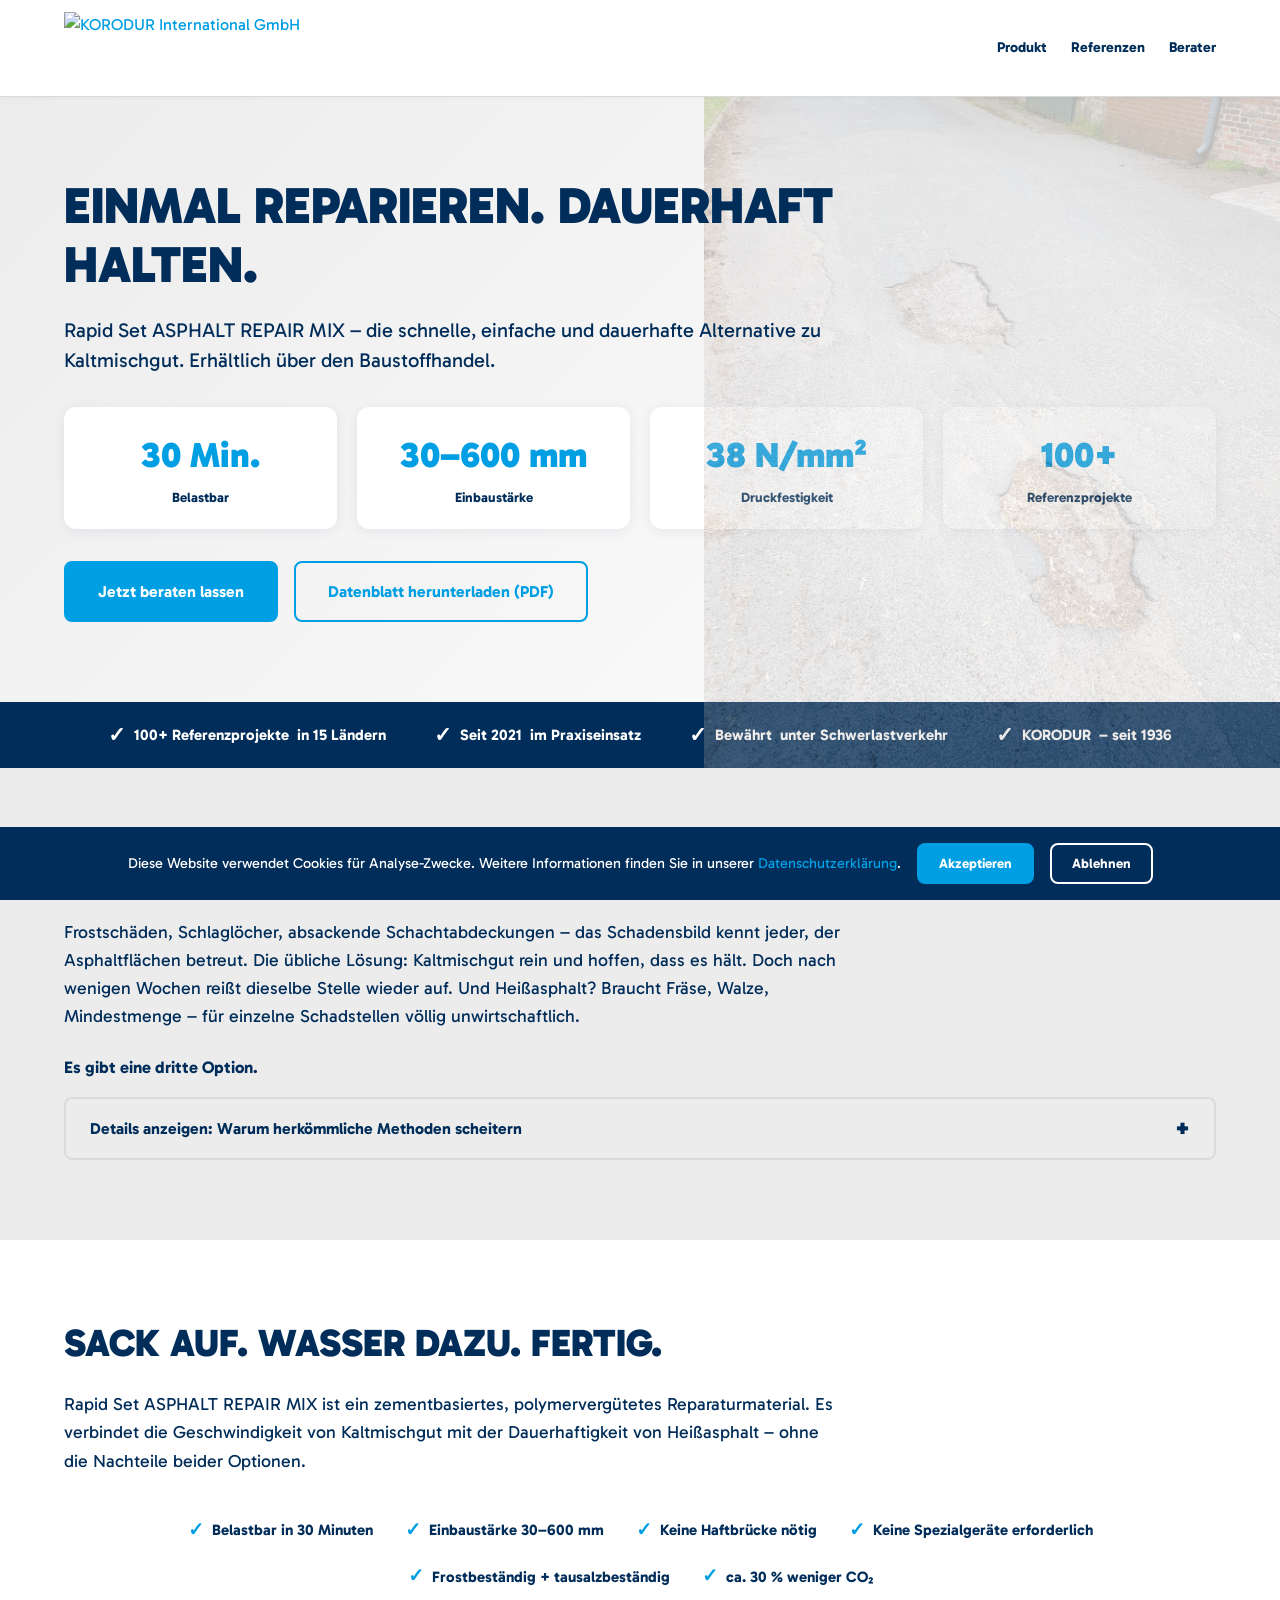
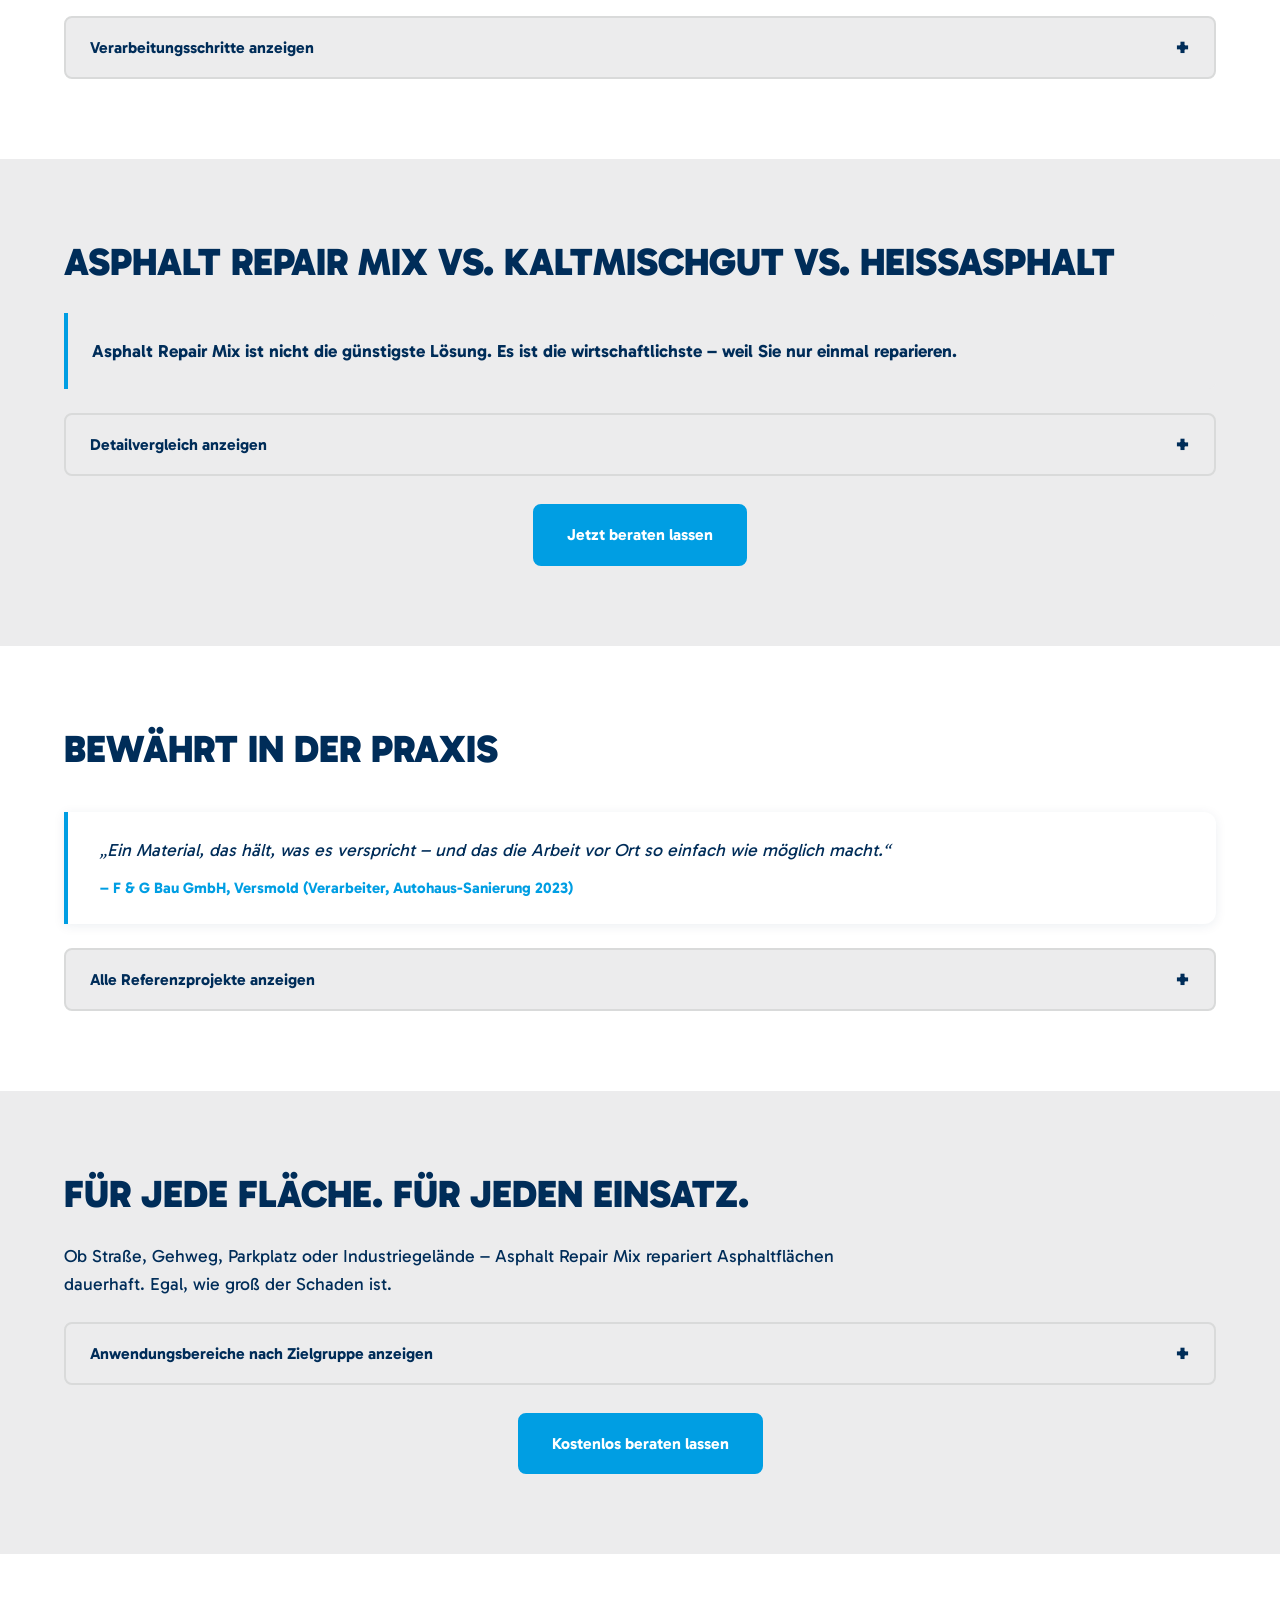
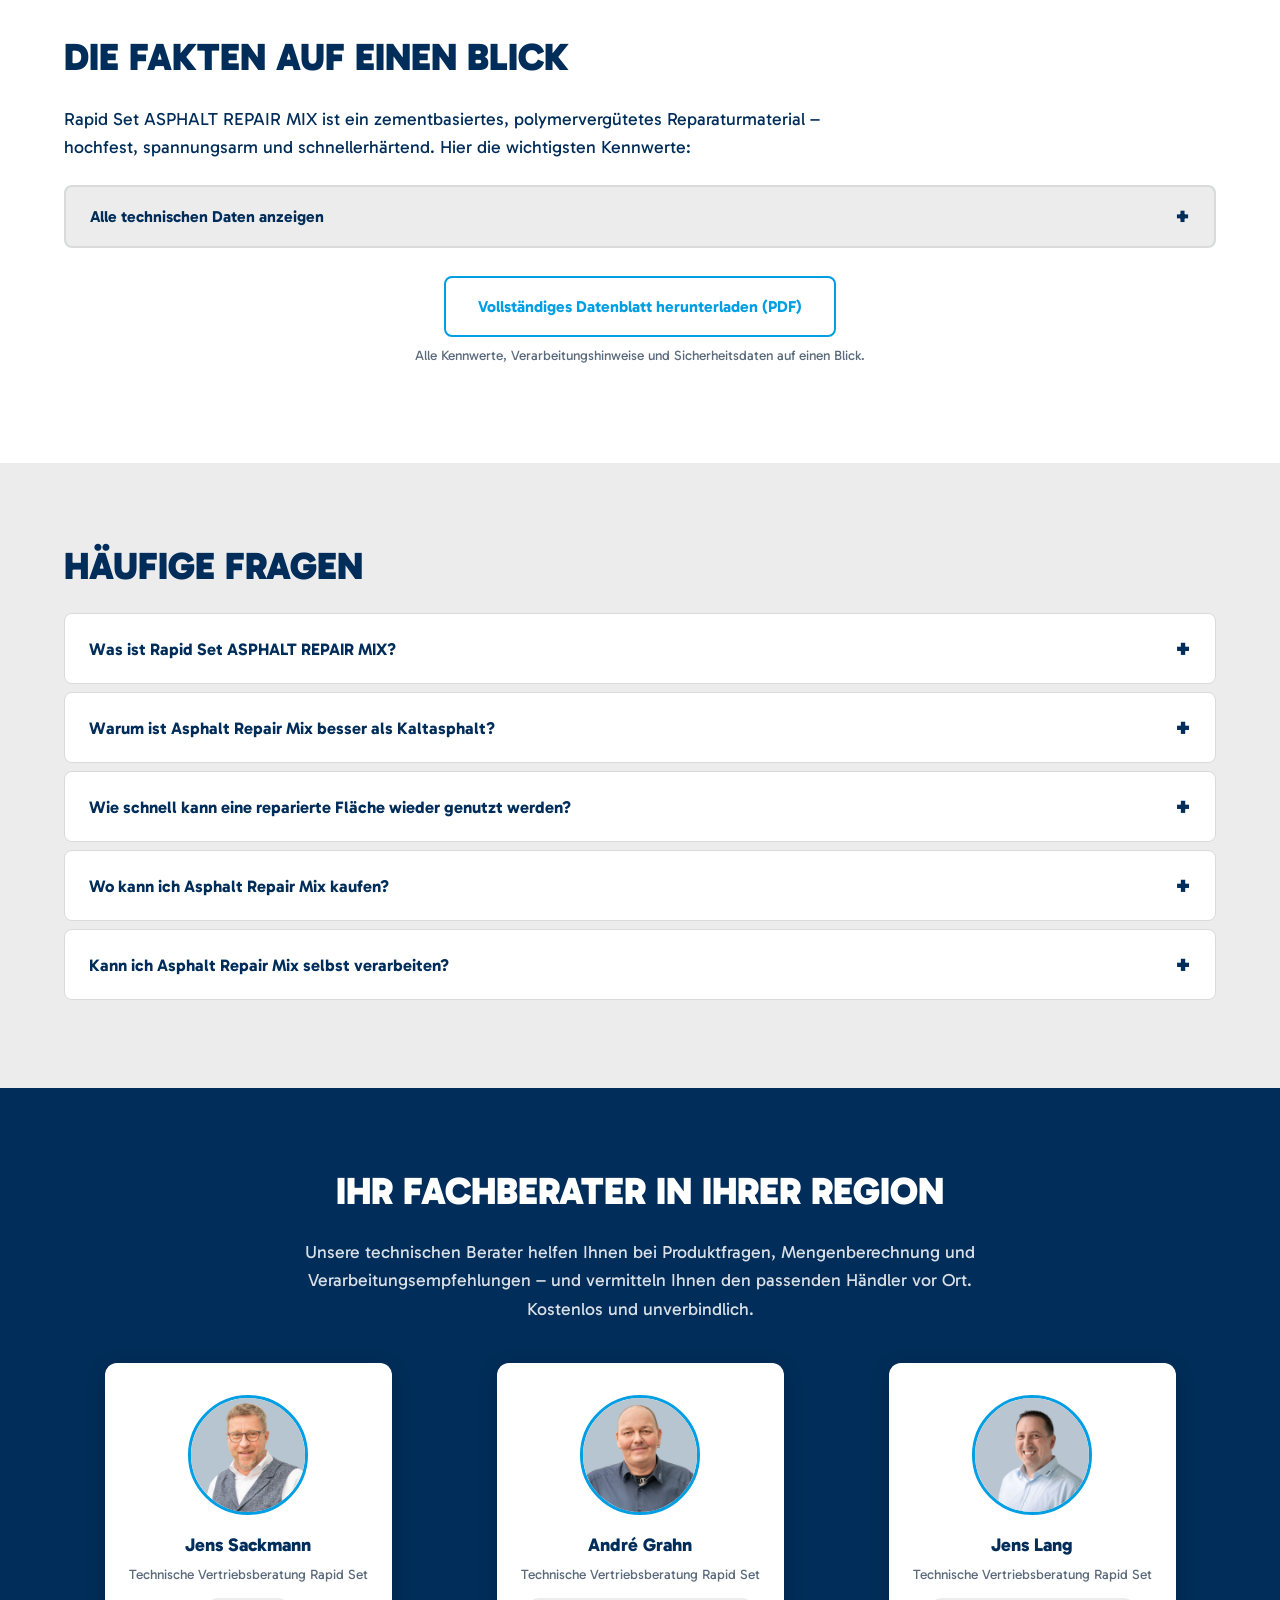
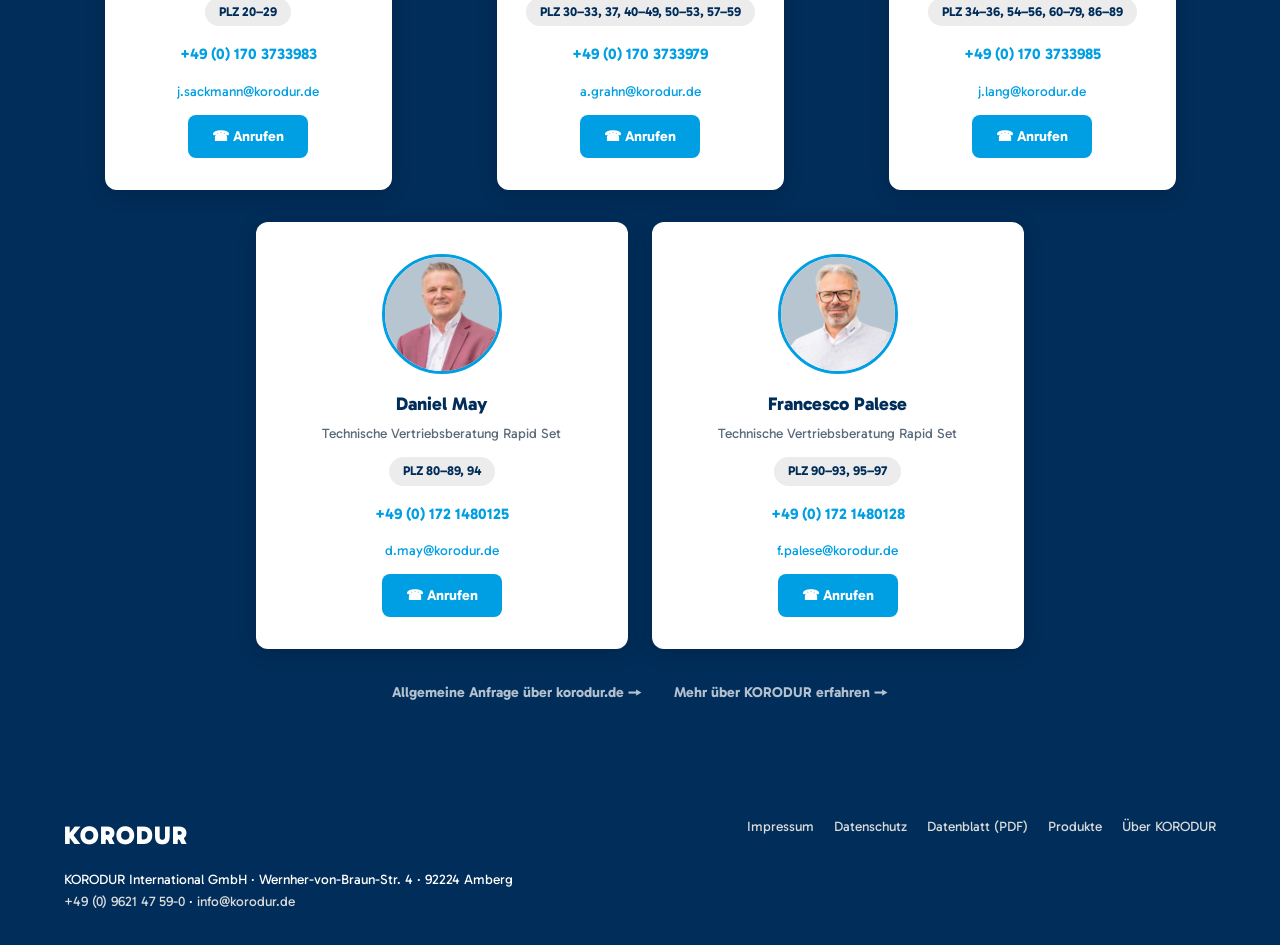
==== commit 981b0b22: "fix: ARM Landing Page — finales Feedback umgesetzt - Trust-Leiste: 50+ → 100+ Referenzprojekte, 3 → " ====
--- a/projekte/korodur-asphalt-repair-mix/landing-page/index.html
+++ b/projekte/korodur-asphalt-repair-mix/landing-page/index.html
@@ -4,18 +4,18 @@
 <meta charset="UTF-8">
 <meta name="viewport" content="width=device-width, initial-scale=1.0">
 <title>Rapid Set ASPHALT REPAIR MIX | Dauerhafte Asphaltreparatur</title>
-<meta name="description" content="Rapid Set ASPHALT REPAIR MIX: Dauerhafte Asphaltreparatur in 30 Min. begehbar. Kein Kaltasphalt, keine Fr&auml;se, keine Haftbr&uuml;cke. Alle Fakten, Referenzen und pers&ouml;nliche Fachberatung.">
+<meta name="description" content="Rapid Set ASPHALT REPAIR MIX: Dauerhafte Asphaltreparatur in 30 Min. belastbar. Kein Kaltasphalt, keine Fr&auml;se, keine Haftbr&uuml;cke. Alle Fakten, Referenzen und pers&ouml;nliche Fachberatung.">
 <meta name="robots" content="index, follow">
 <link rel="canonical" href="https://www.korodur.de/asphaltreparatur-rapid-set/">
 <meta property="og:title" content="Rapid Set ASPHALT REPAIR MIX | Dauerhafte Asphaltreparatur">
-<meta property="og:description" content="Dauerhafte Asphaltreparatur ohne Hei&szlig;asphalt und Spezialger&auml;te. Begehbar nach 30 Min., belastbar nach 1 Std. Alle Fakten, Referenzen und pers&ouml;nliche Fachberatung.">
+<meta property="og:description" content="Dauerhafte Asphaltreparatur ohne Hei&szlig;asphalt und Spezialger&auml;te. Belastbar nach 30 Min., voll belastbar nach 1 Std. Alle Fakten, Referenzen und pers&ouml;nliche Fachberatung.">
 <meta property="og:type" content="product">
 <meta property="og:url" content="https://www.korodur.de/asphaltreparatur-rapid-set/">
 <meta property="og:locale" content="de_DE">
 <meta property="og:site_name" content="KORODUR">
 <meta name="twitter:card" content="summary_large_image">
 <meta name="twitter:title" content="Rapid Set ASPHALT REPAIR MIX | Dauerhafte Asphaltreparatur">
-<meta name="twitter:description" content="Dauerhafte Asphaltreparatur ohne Hei&szlig;asphalt und Spezialger&auml;te. Begehbar nach 30 Min., belastbar nach 1 Std. Alle Fakten, Referenzen und pers&ouml;nliche Fachberatung.">
+<meta name="twitter:description" content="Dauerhafte Asphaltreparatur ohne Hei&szlig;asphalt und Spezialger&auml;te. Belastbar nach 30 Min., voll belastbar nach 1 Std. Alle Fakten, Referenzen und pers&ouml;nliche Fachberatung.">
 <link rel="preconnect" href="https://fonts.googleapis.com">
 <link rel="preconnect" href="https://fonts.gstatic.com" crossorigin>
 <link rel="preload" as="style" href="https://fonts.googleapis.com/css2?family=Gabarito:wght@400;700;800;900&display=swap">
@@ -27,7 +27,7 @@
   "@context": "https://schema.org",
   "@type": "Product",
   "name": "Rapid Set ASPHALT REPAIR MIX",
-  "description": "Zementbasiertes, polymerverguetetes Reparaturmaterial fuer alle Asphaltflaechen. Dauerhafte Alternative zu Kaltmischgut und Heissasphalt - begehbar nach 30 Minuten, belastbar nach ca. 1 Stunde. Einbaustaerke 30-600 mm. Erhaeltlich ueber den Baustoffhandel.",
+  "description": "Zementbasiertes, polymerverguetetes Reparaturmaterial fuer alle Asphaltflaechen. Dauerhafte Alternative zu Kaltmischgut und Heissasphalt - belastbar nach 30 Minuten, voll belastbar nach ca. 1 Stunde. Einbaustaerke 30-600 mm. Erhaeltlich ueber den Baustoffhandel.",
   "brand": {
     "@type": "Brand",
     "name": "Rapid Set"
@@ -46,7 +46,7 @@
     {"@type": "PropertyValue", "name": "E-Modul", "value": "ca. 22.000 N/mm\u00b2"},
     {"@type": "PropertyValue", "name": "Koernung", "value": "0\u20138 mm"},
     {"@type": "PropertyValue", "name": "Einbaustaerke", "value": "30\u2013600 mm"},
-    {"@type": "PropertyValue", "name": "Begehbar nach", "value": "ca. 30 Minuten"},
+    {"@type": "PropertyValue", "name": "Belastbar nach", "value": "ca. 30 Minuten"},
     {"@type": "PropertyValue", "name": "Voll belastbar nach", "value": "ca. 1 Stunde"},
     {"@type": "PropertyValue", "name": "Lieferform", "value": "25 kg Sack"},
     {"@type": "PropertyValue", "name": "Wasserzugabe", "value": "ca. 3,80 l pro 25 kg"},
@@ -70,7 +70,7 @@
       "name": "Was ist Rapid Set ASPHALT REPAIR MIX?",
       "acceptedAnswer": {
         "@type": "Answer",
-        "text": "Rapid Set ASPHALT REPAIR MIX ist ein zementbasiertes, polymerverguetetes Reparaturmaterial fuer alle Asphaltflaechen. Es vereint die Geschwindigkeit von Kaltmischgut mit der Dauerhaftigkeit von Heissasphalt - begehbar nach 30 Minuten, voll belastbar nach ca. 1 Stunde. Einbaustaerke von 30 bis 600 mm."
+        "text": "Rapid Set ASPHALT REPAIR MIX ist ein zementbasiertes, polymerverguetetes Reparaturmaterial fuer alle Asphaltflaechen. Es vereint die Geschwindigkeit von Kaltmischgut mit der Dauerhaftigkeit von Heissasphalt - belastbar nach 30 Minuten, voll belastbar nach ca. 1 Stunde. Einbaustaerke von 30 bis 600 mm."
       }
     },
     {
@@ -86,7 +86,7 @@
       "name": "Wie schnell kann eine reparierte Flaeche wieder genutzt werden?",
       "acceptedAnswer": {
         "@type": "Answer",
-        "text": "Asphalt Repair Mix ist nach ca. 30 Minuten begehbar und nach ca. 1 Stunde voll belastbar - auch fuer Fahrzeugverkehr und Schwerlast. Das ist deutlich schneller als Heissasphalt und zuverlaessiger als Kaltmischgut."
+        "text": "Asphalt Repair Mix ist nach ca. 30 Minuten belastbar und nach ca. 1 Stunde voll belastbar - auch fuer Fahrzeugverkehr und Schwerlast. Das ist deutlich schneller als Heissasphalt und zuverlaessiger als Kaltmischgut."
       }
     },
     {
@@ -452,10 +452,10 @@
 <p class="hero-sub">Rapid Set ASPHALT REPAIR MIX &ndash; die schnelle, einfache und dauerhafte Alternative zu Kaltmischgut. Erh&auml;ltlich &uuml;ber den Baustoffhandel.</p>
 </div>
 <div class="key-figures">
-<div class="key-figure"><span class="number">30 Min.</span><span class="label">Begehbar</span></div>
+<div class="key-figure"><span class="number">30 Min.</span><span class="label">Belastbar</span></div>
 <div class="key-figure"><span class="number">30&ndash;600 mm</span><span class="label">Einbaust&auml;rke</span></div>
 <div class="key-figure"><span class="number">38 N/mm&sup2;</span><span class="label">Druckfestigkeit</span></div>
-<div class="key-figure"><span class="number">50+</span><span class="label">Referenzprojekte</span></div>
+<div class="key-figure"><span class="number">100+</span><span class="label">Referenzprojekte</span></div>
 </div>
 <div class="hero-ctas">
 <a href="#berater" class="btn btn-primary">Jetzt beraten lassen</a>
@@ -466,7 +466,7 @@
 <!-- Mini Trust Bar INSIDE Hero -->
 <div class="mini-trust">
 <div class="container">
-<span class="mini-trust-item"><span class="icon">&#10003;</span> <strong>50+ Referenzprojekte</strong> in 3 L&auml;ndern</span>
+<span class="mini-trust-item"><span class="icon">&#10003;</span> <strong>100+ Referenzprojekte</strong> in 15 L&auml;ndern</span>
 <span class="mini-trust-item"><span class="icon">&#10003;</span> <strong>Seit 2021</strong> im Praxiseinsatz</span>
 <span class="mini-trust-item"><span class="icon">&#10003;</span> <strong>Bew&auml;hrt</strong> unter Schwerlastverkehr</span>
 <span class="mini-trust-item"><span class="icon">&#10003;</span> <strong>KORODUR</strong> &ndash; seit 1936</span>
@@ -499,7 +499,7 @@
 <div class="problem-card">
 <span class="card-icon">&#10004;</span>
 <h3>Schnell, einfach &ndash; und es h&auml;lt</h3>
-<p>Sack auf, Wasser dazu, mischen, einbauen. Nach 30 Minuten begehbar, nach einer Stunde voll belastbar. Ohne Fr&auml;se, ohne Walze, ohne Haftbr&uuml;cke. Und das Ergebnis? H&auml;lt unter LKW-Verkehr &ndash; nachgewiesen in &uuml;ber 50 Referenzprojekten.</p>
+<p>Sack auf, Wasser dazu, mischen, einbauen. Nach 30 Minuten belastbar, nach einer Stunde voll belastbar. Ohne Fr&auml;se, ohne Walze, ohne Haftbr&uuml;cke. Und das Ergebnis? H&auml;lt unter LKW-Verkehr &ndash; nachgewiesen in &uuml;ber 100 Referenzprojekten.</p>
 </div>
 </div>
 
@@ -515,7 +515,7 @@
 <p class="section-intro">Rapid Set ASPHALT REPAIR MIX ist ein zementbasiertes, polymerverg&uuml;tetes Reparaturmaterial. Es verbindet die Geschwindigkeit von Kaltmischgut mit der Dauerhaftigkeit von Hei&szlig;asphalt &ndash; ohne die Nachteile beider Optionen.</p>
 
 <div class="benefits-bar">
-<span class="benefit-item"><span class="b-icon">&#10003;</span> Begehbar in 30 Minuten</span>
+<span class="benefit-item"><span class="b-icon">&#10003;</span> Belastbar in 30 Minuten</span>
 <span class="benefit-item"><span class="b-icon">&#10003;</span> Einbaust&auml;rke 30&ndash;600 mm</span>
 <span class="benefit-item"><span class="b-icon">&#10003;</span> Keine Haftbr&uuml;cke n&ouml;tig</span>
 <span class="benefit-item"><span class="b-icon">&#10003;</span> Keine Spezialger&auml;te erforderlich</span>
@@ -545,8 +545,9 @@
 </div>
 <div class="step-card">
 <div class="step-number">4</div>
-<h3>Befahrbar</h3>
-<p>Nach 30 Minuten begehbar. Nach ca. 1 Stunde voll belastbar &ndash; auch f&uuml;r Fahrzeugverkehr. Nachbehandlung nur mit Wasser.</p>
+<h3>Belastbar</h3>
+<p>Verkehrsfreigabe nach ca. 30 Minuten. Nach ca. 1 Stunde voll belastbar &ndash; auch f&uuml;r Fahrzeugverkehr. Nachbehandlung ist generell nicht notwendig.*</p>
+<p class="step-footnote" style="font-size:.8rem;color:#5a6a7a;margin-top:8px;">* Ausnahme: Bei hohen Temperaturen und dauerhafter Sonneneinstrahlung empfehlen wir ein paraffinhaltiges Nachbehandlungsmittel.</p>
 </div>
 </div>
 </div>
@@ -569,7 +570,7 @@
 <tr><th>Kriterium</th><th>Asphalt Repair Mix</th><th>Kaltmischgut</th><th>Hei&szlig;asphalt</th></tr>
 </thead>
 <tbody>
-<tr><td>Begehbar nach</td><td>30 Minuten</td><td>Sofort (aber instabil)</td><td>30&ndash;60 Minuten</td></tr>
+<tr><td>Belastbar nach</td><td>30 Minuten</td><td>Sofort (aber instabil)</td><td>30&ndash;60 Minuten</td></tr>
 <tr><td>Belastbar nach</td><td>ca. 1 Stunde</td><td>Sofort (eingeschr&auml;nkt)</td><td>1&ndash;2 Stunden</td></tr>
 <tr><td>Haltbarkeit</td><td>Dauerhaft</td><td>Wochen bis Monate</td><td>Dauerhaft</td></tr>
 <tr><td>Spezialger&auml;te</td><td>Nein</td><td>Nein</td><td>Ja (Fr&auml;se, Walze, Kocher)</td></tr>
@@ -584,7 +585,7 @@
 
 <!-- Mobile Cards -->
 <div class="comparison-cards">
-<div class="comp-card"><div class="criteria">Begehbar nach</div><div class="values"><div class="val-item"><span class="val-label">Asphalt Repair Mix</span><span class="val-arm">30 Minuten</span></div><div class="val-item"><span class="val-label">Kaltmischgut</span><span class="val-other">Sofort (instabil)</span></div><div class="val-item"><span class="val-label">Hei&szlig;asphalt</span><span class="val-other">30&ndash;60 Min.</span></div></div></div>
+<div class="comp-card"><div class="criteria">Belastbar nach</div><div class="values"><div class="val-item"><span class="val-label">Asphalt Repair Mix</span><span class="val-arm">30 Minuten</span></div><div class="val-item"><span class="val-label">Kaltmischgut</span><span class="val-other">Sofort (instabil)</span></div><div class="val-item"><span class="val-label">Hei&szlig;asphalt</span><span class="val-other">30&ndash;60 Min.</span></div></div></div>
 <div class="comp-card"><div class="criteria">Belastbar nach</div><div class="values"><div class="val-item"><span class="val-label">Asphalt Repair Mix</span><span class="val-arm">ca. 1 Stunde</span></div><div class="val-item"><span class="val-label">Kaltmischgut</span><span class="val-other">Sofort (eingeschr.)</span></div><div class="val-item"><span class="val-label">Hei&szlig;asphalt</span><span class="val-other">1&ndash;2 Stunden</span></div></div></div>
 <div class="comp-card"><div class="criteria">Haltbarkeit</div><div class="values"><div class="val-item"><span class="val-label">Asphalt Repair Mix</span><span class="val-arm">Dauerhaft</span></div><div class="val-item"><span class="val-label">Kaltmischgut</span><span class="val-other">Wochen bis Monate</span></div><div class="val-item"><span class="val-label">Hei&szlig;asphalt</span><span class="val-other">Dauerhaft</span></div></div></div>
 <div class="comp-card"><div class="criteria">Spezialger&auml;te</div><div class="values"><div class="val-item"><span class="val-label">Asphalt Repair Mix</span><span class="val-arm">Nein</span></div><div class="val-item"><span class="val-label">Kaltmischgut</span><span class="val-other">Nein</span></div><div class="val-item"><span class="val-label">Hei&szlig;asphalt</span><span class="val-other">Ja</span></div></div></div>
@@ -703,7 +704,7 @@
 <li>Keine Fr&auml;se, keine Walze &ndash; ein Bautrupp reicht</li>
 <li>Verarbeitbar ab 5 &deg;C &ndash; ideal f&uuml;r die Frostsch&auml;den-Saison im Fr&uuml;hjahr</li>
 </ul>
-<p class="ref-hint">Referenz: O&eacute;lie/Saur in Saint-&Eacute;tienne sanierte kommunale Gehwege mit Asphalt Repair Mix &ndash; begehbar nach 30 Minuten.</p>
+<p class="ref-hint">Referenz: O&eacute;lie/Saur in Saint-&Eacute;tienne sanierte kommunale Gehwege mit Asphalt Repair Mix &ndash; belastbar nach 30 Minuten.</p>
 <a href="https://www.korodur.de/wp-content/uploads/Asphalt-Repair-Mix_de.pdf" class="btn btn-ghost" style="margin-top:12px;" target="_blank" rel="noopener">Datenblatt herunterladen (PDF)</a>
 </div>
 <div class="tab-panel" id="tab-galabau">
@@ -830,7 +831,7 @@
 <tr><td>Wasserzugabe</td><td>ca. 3,80 l / 25 kg</td></tr>
 <tr><td>Materialverbrauch</td><td>ca. 20 kg/m&sup2;/cm</td></tr>
 <tr><td>Verarbeitungstemperatur</td><td>5 &deg;C bis 30 &deg;C</td></tr>
-<tr><td>Begehbar nach</td><td>ca. 30 Minuten</td></tr>
+<tr><td>Belastbar nach</td><td>ca. 30 Minuten</td></tr>
 <tr><td>Belastbar nach</td><td>ca. 1 Stunde</td></tr>
 </tbody>
 </table>
@@ -850,7 +851,7 @@
 <span class="merkmal-item"><span class="m-icon">&#10003;</span> Frostbest&auml;ndig, tausalzbest&auml;ndig, sulfatbest&auml;ndig</span>
 <span class="merkmal-item"><span class="m-icon">&#10003;</span> Exzellente Haftung ohne Haftbr&uuml;cke</span>
 <span class="merkmal-item"><span class="m-icon">&#10003;</span> Hohe Lagerstabilit&auml;t (ca. 12 Monate)</span>
-<span class="merkmal-item"><span class="m-icon">&#10003;</span> Nachbehandlung nur mit Wasser</span>
+<span class="merkmal-item"><span class="m-icon">&#10003;</span> Nachbehandlung generell nicht notwendig*</span>
 <span class="merkmal-item"><span class="m-icon">&#10003;</span> Pumpf&auml;hig &ndash; horizontal und vertikal einsetzbar</span>
 </div>
 
@@ -873,7 +874,7 @@
 
 <div class="faq-item">
 <button class="faq-question" aria-expanded="false">Was ist Rapid Set ASPHALT REPAIR MIX?</button>
-<div class="faq-answer"><div class="faq-answer-inner">Rapid Set ASPHALT REPAIR MIX ist ein zementbasiertes, polymerverg&uuml;tetes Reparaturmaterial f&uuml;r alle Asphaltfl&auml;chen. Es vereint die Geschwindigkeit von Kaltmischgut mit der Dauerhaftigkeit von Hei&szlig;asphalt. Asphalt Repair Mix ist kein Asphalt &ndash; es ist ein mineralischer Reparaturm&ouml;rtel, der wie Asphalt aussieht, aber deutlich l&auml;nger h&auml;lt. Begehbar nach 30 Minuten, belastbar nach ca. 1 Stunde, Einbaust&auml;rke von 30 bis 600 mm.</div></div>
+<div class="faq-answer"><div class="faq-answer-inner">Rapid Set ASPHALT REPAIR MIX ist ein zementbasiertes, polymerverg&uuml;tetes Reparaturmaterial f&uuml;r alle Asphaltfl&auml;chen. Es vereint die Geschwindigkeit von Kaltmischgut mit der Dauerhaftigkeit von Hei&szlig;asphalt. Asphalt Repair Mix ist kein Asphalt &ndash; es ist ein mineralischer Reparaturm&ouml;rtel, der wie Asphalt aussieht, aber deutlich l&auml;nger h&auml;lt. Belastbar nach 30 Minuten, voll belastbar nach ca. 1 Stunde, Einbaust&auml;rke von 30 bis 600 mm.</div></div>
 </div>
 
 <div class="faq-item">
@@ -883,7 +884,7 @@
 
 <div class="faq-item">
 <button class="faq-question" aria-expanded="false">Wie schnell kann eine reparierte Fl&auml;che wieder genutzt werden?</button>
-<div class="faq-answer"><div class="faq-answer-inner">Asphalt Repair Mix ist nach ca. 30 Minuten begehbar und nach ca. 1 Stunde voll belastbar &ndash; auch f&uuml;r Fahrzeugverkehr und Schwerlast. Das ist deutlich schneller als Hei&szlig;asphalt, der Abk&uuml;hlzeit und Maschinen ben&ouml;tigt, und zuverl&auml;ssiger als Kaltmischgut, das sofort befahren werden kann, aber nicht dauerhaft h&auml;lt.</div></div>
+<div class="faq-answer"><div class="faq-answer-inner">Asphalt Repair Mix ist nach ca. 30 Minuten belastbar und nach ca. 1 Stunde voll belastbar &ndash; auch f&uuml;r Fahrzeugverkehr und Schwerlast. Das ist deutlich schneller als Hei&szlig;asphalt, der Abk&uuml;hlzeit und Maschinen ben&ouml;tigt, und zuverl&auml;ssiger als Kaltmischgut, das sofort belastet werden kann, aber nicht dauerhaft h&auml;lt.</div></div>
 </div>
 
 <div class="faq-item">
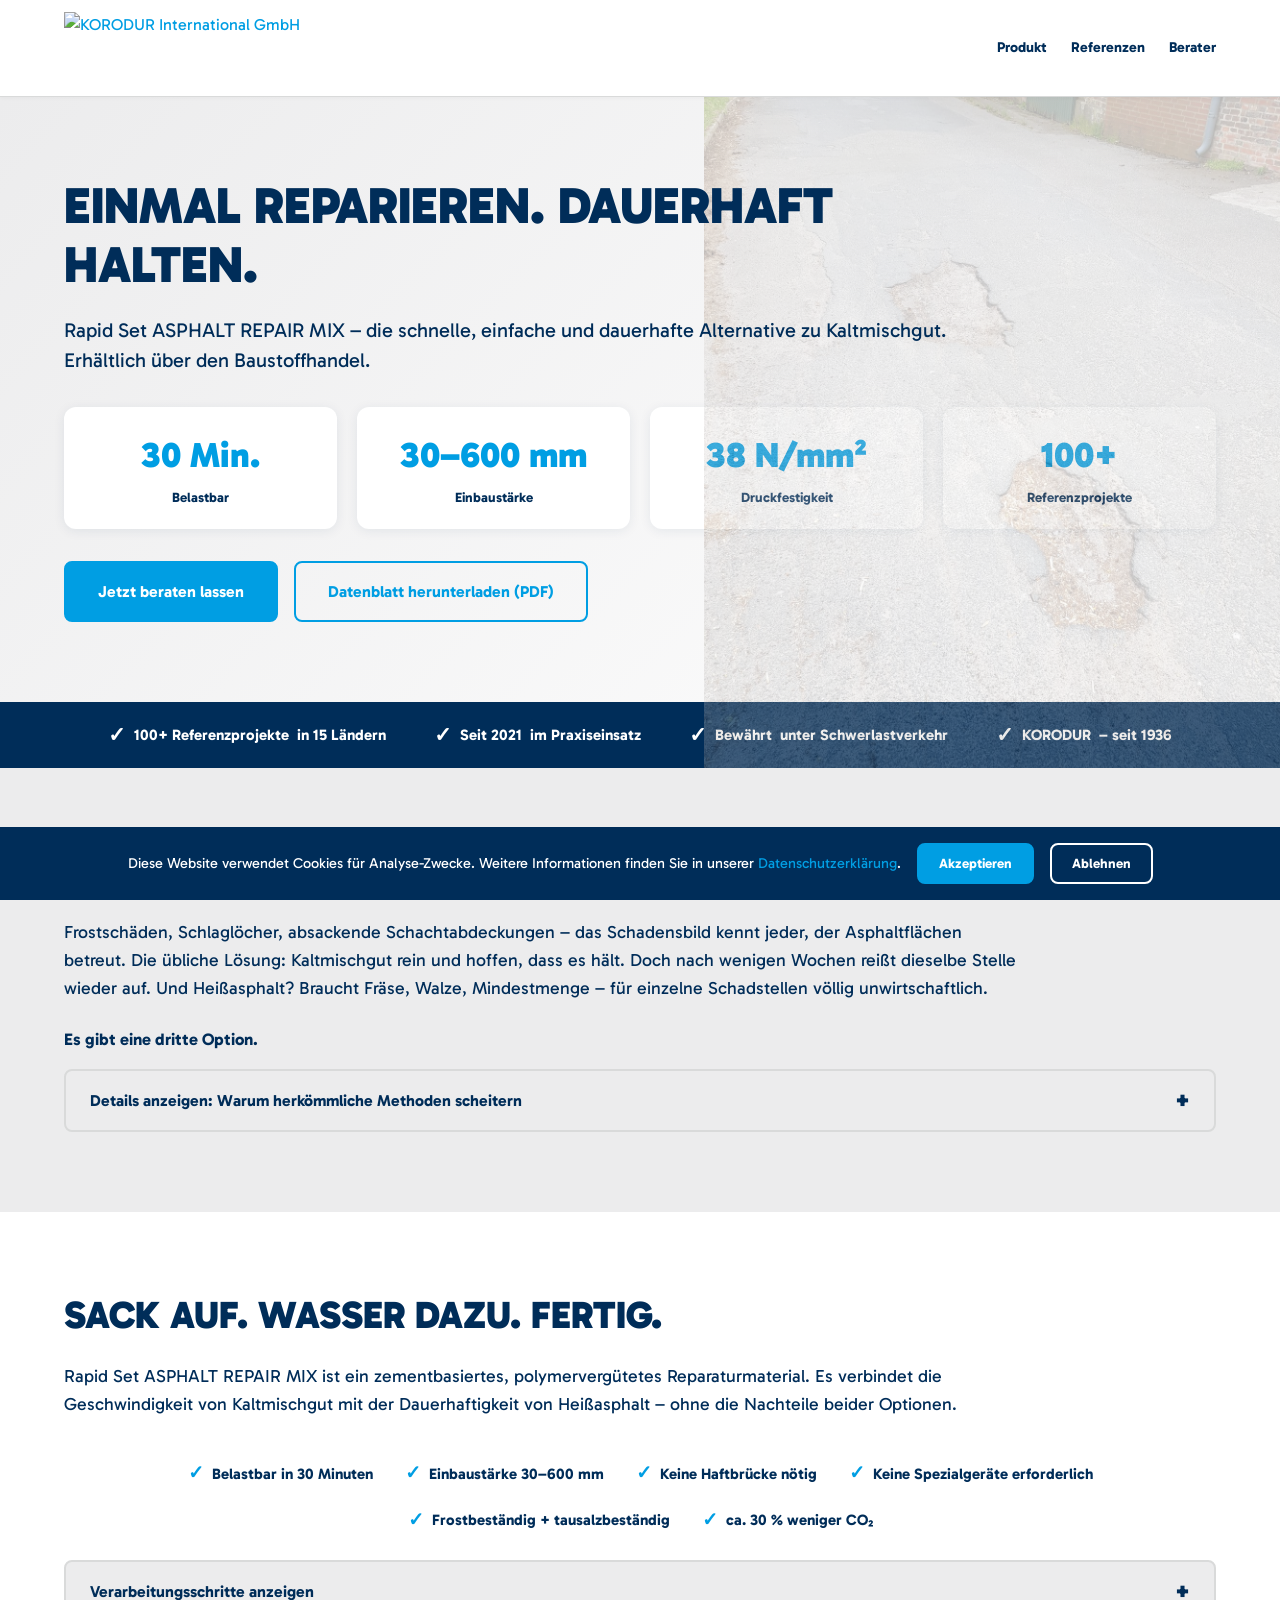
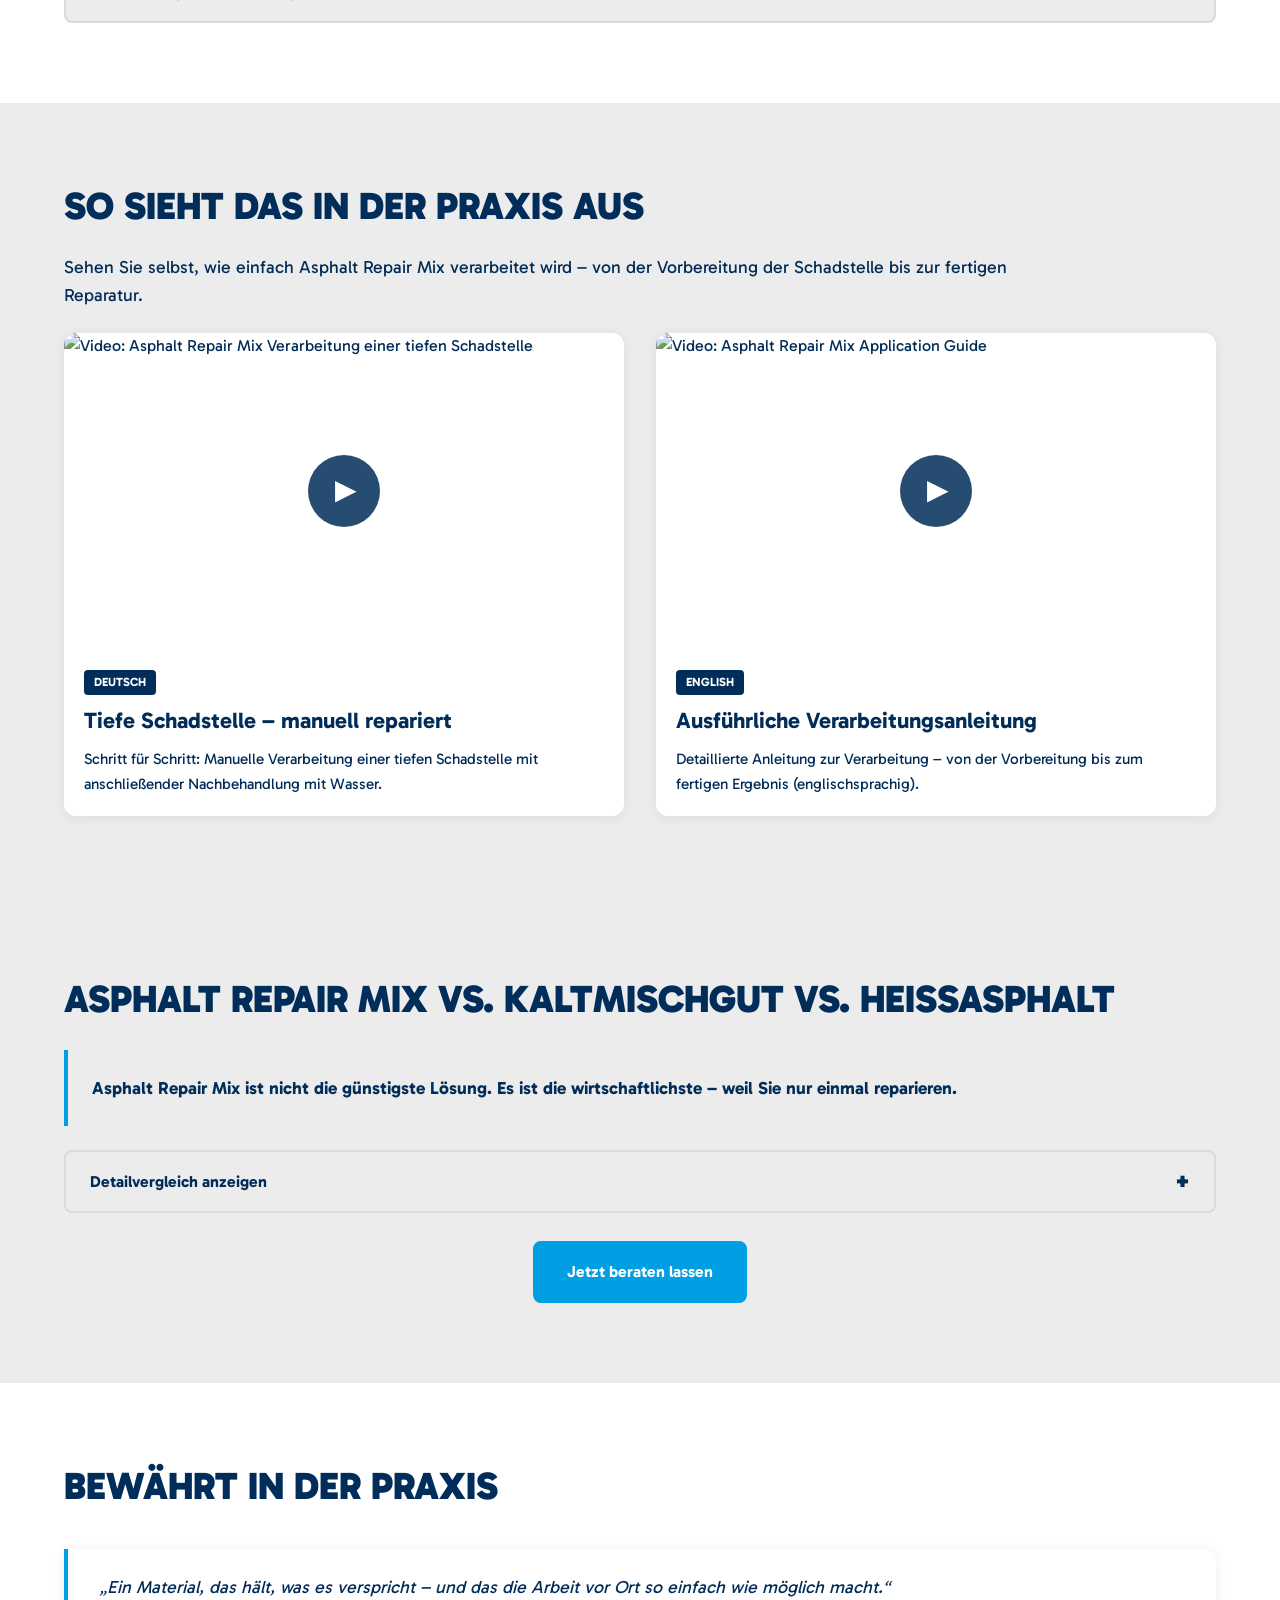
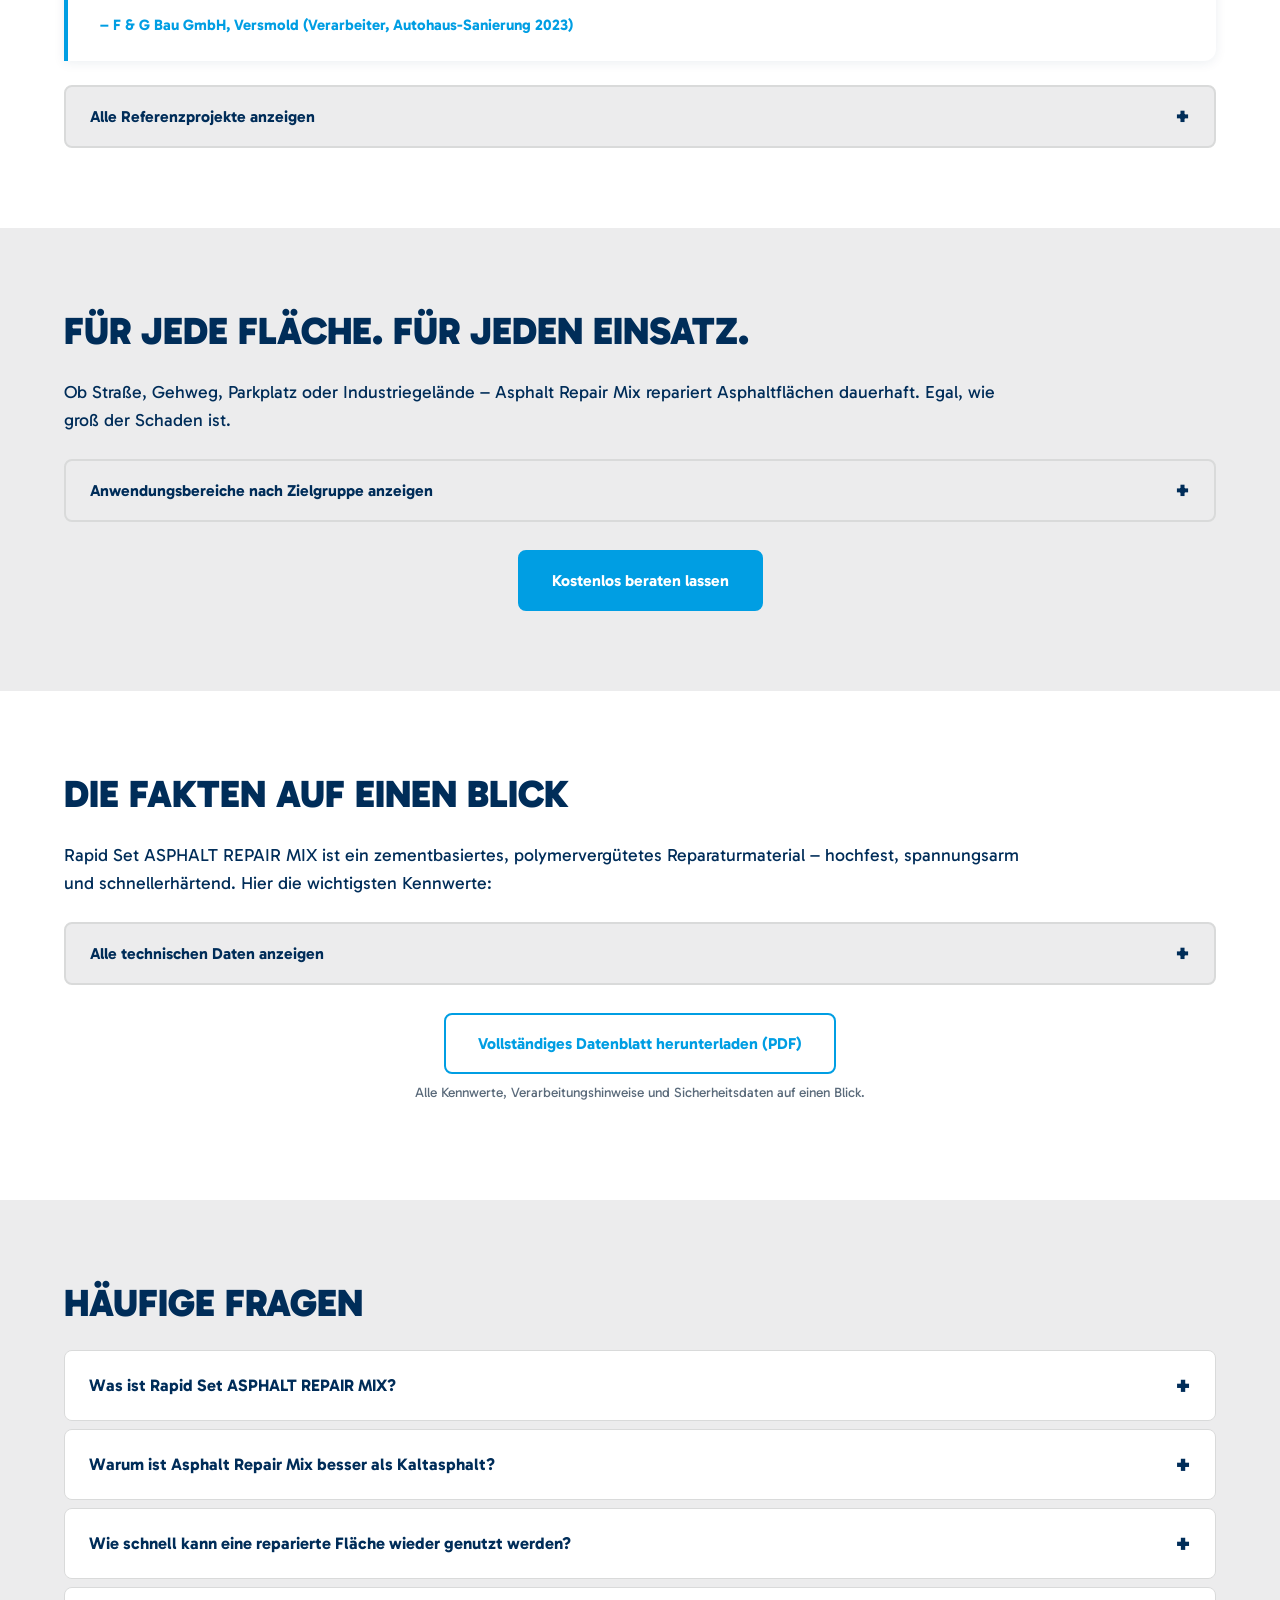
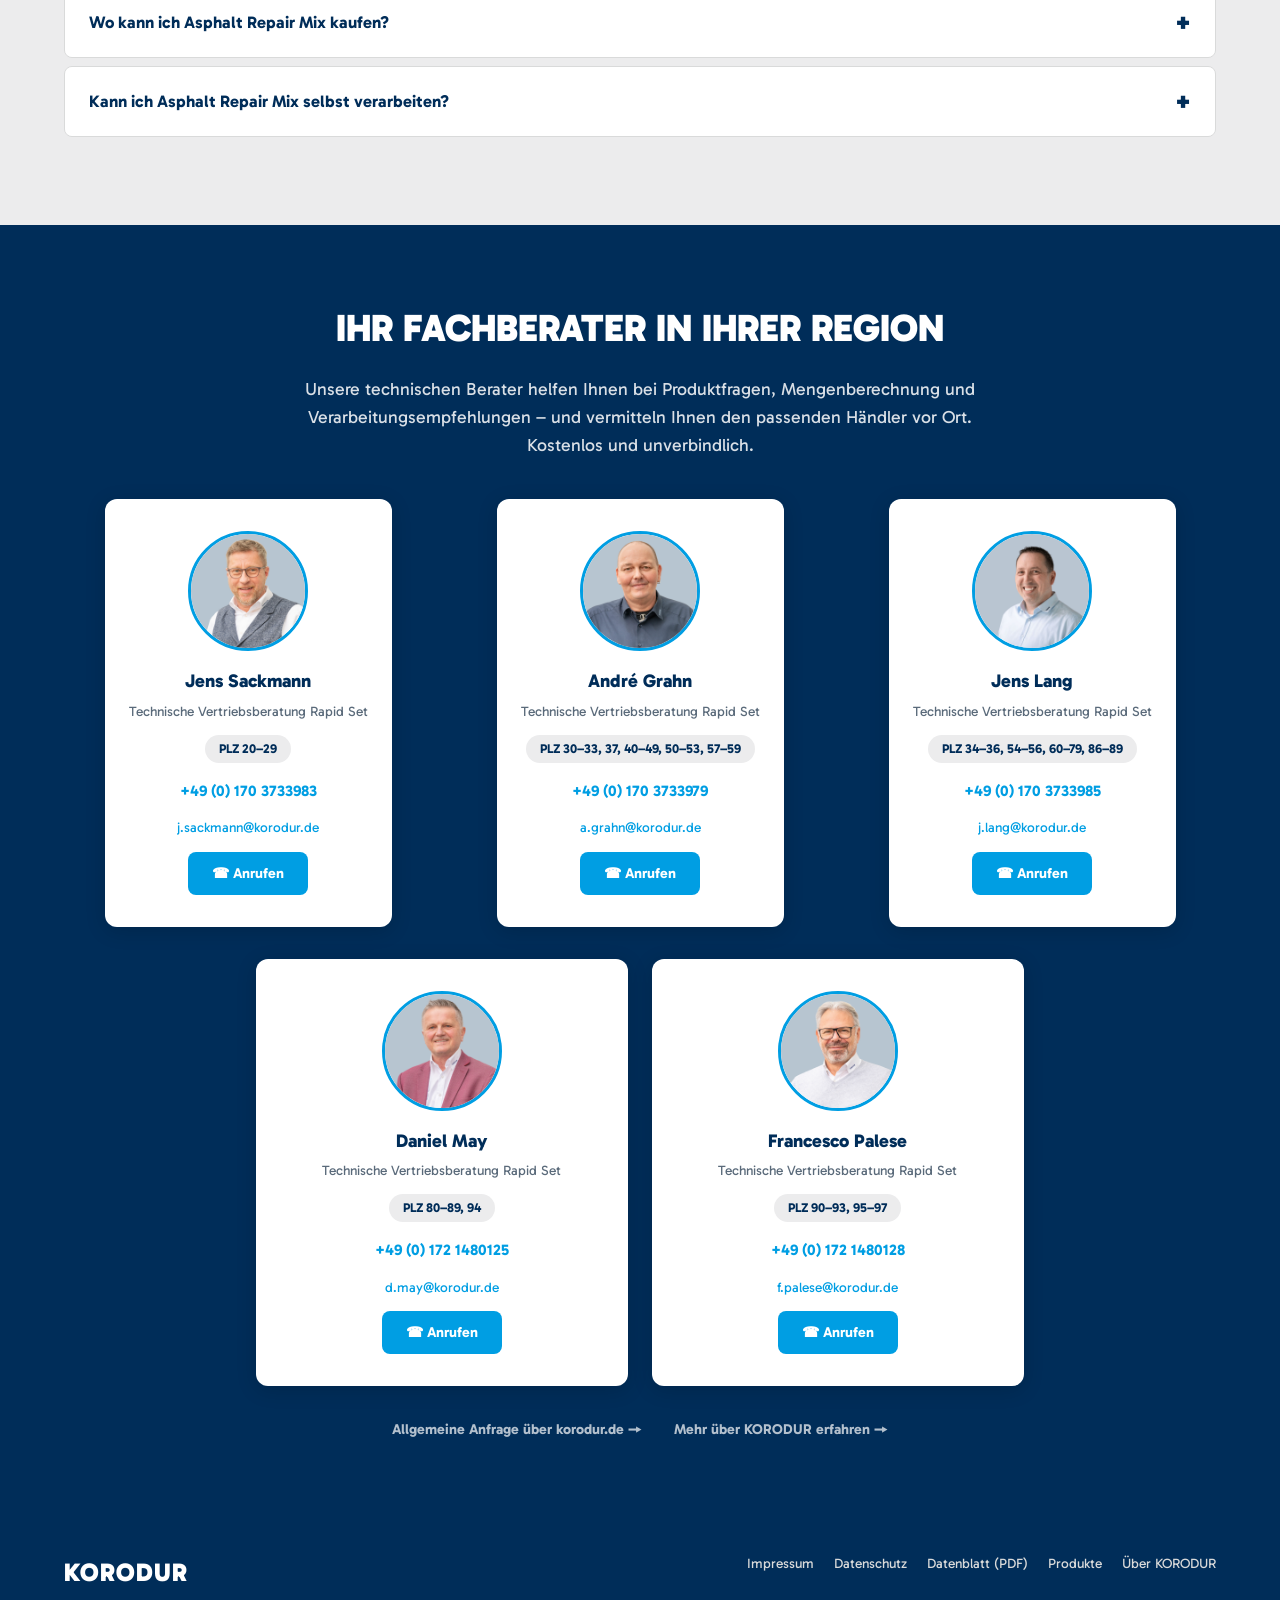
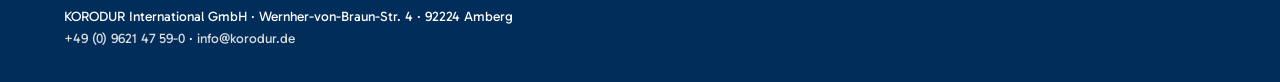
==== commit 27d53a5f: "feat: ARM Landing Page — Video-Sektion + Textbreite korrigiert - Neue Video-Sektion "So sieht das in" ====
--- a/projekte/korodur-asphalt-repair-mix/landing-page/index.html
+++ b/projekte/korodur-asphalt-repair-mix/landing-page/index.html
@@ -179,7 +179,7 @@
 .btn-ghost { background: transparent; color: var(--cta); border-color: var(--cta); }
 .btn-ghost:hover { background: var(--cta); color: var(--white); }
 .micro-copy { font-size: .85rem; color: #5a6a7a; margin-top: 8px; }
-.section-intro { font-size: 1.1rem; max-width: 780px; margin-bottom: 24px; }
+.section-intro { font-size: 1.1rem; max-width: 960px; margin-bottom: 24px; }
 
 /* ===== HEADER ===== */
 header { background: var(--white); border-bottom: 1px solid var(--mid-gray); padding: 12px 0; position: sticky; top: 0; z-index: 800; box-shadow: 0 1px 4px rgba(0,0,0,.04); }
@@ -194,7 +194,7 @@
 /* ===== HERO ===== */
 #hero { padding: var(--section-pad-d) 0 0; background: linear-gradient(135deg, var(--light-gray) 0%, var(--white) 100%); position: relative; overflow: hidden; }
 #hero::before { content: ""; position: absolute; top: 0; right: 0; bottom: 0; width: 45%; background: url("../../../assets/arm-schaden-schlagloecher.jpg") center/cover no-repeat; opacity: .28; pointer-events: none; }
-.hero-content { max-width: 800px; position: relative; z-index: 1; }
+.hero-content { max-width: 960px; position: relative; z-index: 1; }
 .hero-sub { font-size: clamp(1rem, 2vw, 1.25rem); font-weight: 400; margin: 20px 0 32px; line-height: 1.5; }
 .key-figures { display: grid; grid-template-columns: repeat(4, 1fr); gap: 20px; margin: 32px 0; }
 .key-figure { text-align: center; padding: 20px 12px; background: var(--white); border-radius: var(--card-radius); box-shadow: var(--shadow); }
@@ -386,11 +386,26 @@
 .cookie-btn-reject:hover { background: rgba(255,255,255,.15); }
 
 /* ===== RESPONSIVE ===== */
+/* ===== VIDEO SECTION ===== */
+.video-grid { display: grid; grid-template-columns: 1fr 1fr; gap: 32px; margin-top: 8px; }
+a.video-card { display: block; background: var(--white); border-radius: var(--card-radius); overflow: hidden; box-shadow: var(--shadow); text-decoration: none; color: var(--text); transition: transform .2s, box-shadow .2s; }
+a.video-card:hover { transform: translateY(-3px); box-shadow: 0 6px 24px rgba(0,45,89,.15); text-decoration: none; }
+.video-thumb { position: relative; overflow: hidden; }
+.video-thumb img { width: 100%; aspect-ratio: 16/9; object-fit: cover; display: block; transition: transform .3s; }
+a.video-card:hover .video-thumb img { transform: scale(1.03); }
+.play-btn { position: absolute; top: 50%; left: 50%; transform: translate(-50%, -50%); width: 72px; height: 72px; background: rgba(0,45,89,.85); color: var(--white); border-radius: 50%; display: flex; align-items: center; justify-content: center; font-size: 28px; padding-left: 4px; transition: background .2s, transform .2s; }
+a.video-card:hover .play-btn { background: var(--cta); transform: translate(-50%, -50%) scale(1.1); }
+.video-card-body { padding: 20px; }
+.video-card-body h3 { margin-bottom: 8px; }
+.video-card-body p { font-size: .95rem; margin-bottom: 0; }
+.video-lang-badge { display: inline-block; font-size: .75rem; font-weight: 700; text-transform: uppercase; background: var(--primary); color: var(--white); padding: 3px 10px; border-radius: 4px; margin-bottom: 8px; }
+
 @media (max-width: 1024px) {
   .ref-grid { grid-template-columns: 1fr 1fr; }
   .steps-process { grid-template-columns: 1fr 1fr; }
 }
 @media (max-width: 768px) {
+  .video-grid { grid-template-columns: 1fr; }
   section { padding: var(--section-pad-m) 0; }
   #hero { padding: var(--section-pad-m) 0 0; }
   .key-figures { grid-template-columns: 1fr 1fr; }
@@ -554,6 +569,41 @@
 </div>
 </section>
 
+<!-- ==================== VIDEO: VERARBEITUNG IN DER PRAXIS ==================== -->
+<section id="video" class="bg-gray">
+<div class="container">
+<h2>So sieht das in der Praxis aus</h2>
+<p class="section-intro">Sehen Sie selbst, wie einfach Asphalt Repair Mix verarbeitet wird &ndash; von der Vorbereitung der Schadstelle bis zur fertigen Reparatur.</p>
+<div class="video-grid">
+
+<a href="https://www.youtube.com/watch?v=Z676CtyjVr8" target="_blank" rel="noopener" class="video-card">
+<div class="video-thumb">
+<img src="https://img.youtube.com/vi/Z676CtyjVr8/maxresdefault.jpg" alt="Video: Asphalt Repair Mix Verarbeitung einer tiefen Schadstelle" loading="lazy">
+<span class="play-btn" aria-hidden="true">&#9654;</span>
+</div>
+<div class="video-card-body">
+<span class="video-lang-badge">Deutsch</span>
+<h3>Tiefe Schadstelle &ndash; manuell repariert</h3>
+<p>Schritt f&uuml;r Schritt: Manuelle Verarbeitung einer tiefen Schadstelle mit anschlie&szlig;ender Nachbehandlung mit Wasser.</p>
+</div>
+</a>
+
+<a href="https://www.youtube.com/watch?v=7Jtcg5U13rY&t=80s" target="_blank" rel="noopener" class="video-card">
+<div class="video-thumb">
+<img src="https://img.youtube.com/vi/7Jtcg5U13rY/maxresdefault.jpg" alt="Video: Asphalt Repair Mix Application Guide" loading="lazy">
+<span class="play-btn" aria-hidden="true">&#9654;</span>
+</div>
+<div class="video-card-body">
+<span class="video-lang-badge">English</span>
+<h3>Ausf&uuml;hrliche Verarbeitungsanleitung</h3>
+<p>Detaillierte Anleitung zur Verarbeitung &ndash; von der Vorbereitung bis zum fertigen Ergebnis (englischsprachig).</p>
+</div>
+</a>
+
+</div>
+</div>
+</section>
+
 <!-- ==================== DREIFACH-VERGLEICH ==================== -->
 <section id="vergleich" class="bg-gray">
 <div class="container">
